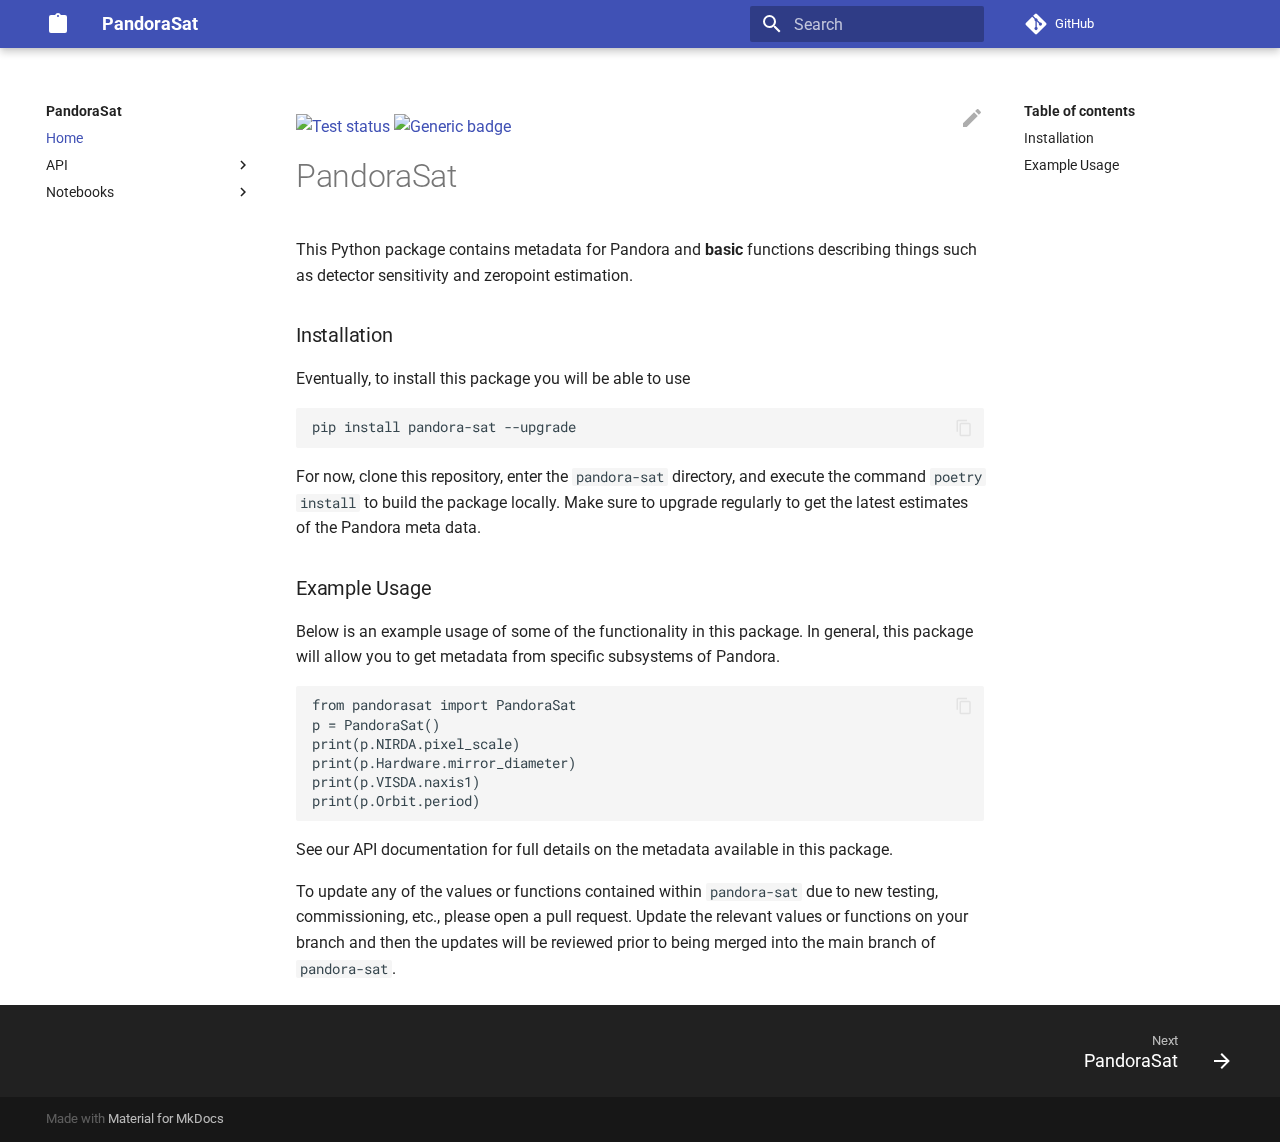
==== index.html @ bbf016b4 "Deployed 94cb3bd with MkDocs version: 1.5.3" ====
<!doctype html>
<html lang="en" class="no-js">
  <head>
    
      <meta charset="utf-8">
      <meta name="viewport" content="width=device-width,initial-scale=1">
      
      
      
      <link rel="icon" href="assets/images/favicon.png">
      <meta name="generator" content="mkdocs-1.5.3, mkdocs-material-8.5.10">
    
    
      
        <title>PandoraSat</title>
      
    
    
      <link rel="stylesheet" href="assets/stylesheets/main.975780f9.min.css">
      
        
        <link rel="stylesheet" href="assets/stylesheets/palette.2505c338.min.css">
        
      
      

    
    
    
      
        
        
        <link rel="preconnect" href="https://fonts.gstatic.com" crossorigin>
        <link rel="stylesheet" href="https://fonts.googleapis.com/css?family=Roboto:300,300i,400,400i,700,700i%7CRoboto+Mono:400,400i,700,700i&display=fallback">
        <style>:root{--md-text-font:"Roboto";--md-code-font:"Roboto Mono"}</style>
      
    
    
      <link rel="stylesheet" href="assets/_mkdocstrings.css">
    
    <script>__md_scope=new URL(".",location),__md_hash=e=>[...e].reduce((e,_)=>(e<<5)-e+_.charCodeAt(0),0),__md_get=(e,_=localStorage,t=__md_scope)=>JSON.parse(_.getItem(t.pathname+"."+e)),__md_set=(e,_,t=localStorage,a=__md_scope)=>{try{t.setItem(a.pathname+"."+e,JSON.stringify(_))}catch(e){}}</script>
    
      

    
    
    
  </head>
  
  
    
    
    
    
    
    <body dir="ltr" data-md-color-scheme="default" data-md-color-primary="None" data-md-color-accent="None">
  
    
    
    <input class="md-toggle" data-md-toggle="drawer" type="checkbox" id="__drawer" autocomplete="off">
    <input class="md-toggle" data-md-toggle="search" type="checkbox" id="__search" autocomplete="off">
    <label class="md-overlay" for="__drawer"></label>
    <div data-md-component="skip">
      
        
        <a href="#pandorasat" class="md-skip">
          Skip to content
        </a>
      
    </div>
    <div data-md-component="announce">
      
    </div>
    
    
      

<header class="md-header" data-md-component="header">
  <nav class="md-header__inner md-grid" aria-label="Header">
    <a href="." title="PandoraSat" class="md-header__button md-logo" aria-label="PandoraSat" data-md-component="logo">
      
  
  <svg xmlns="http://www.w3.org/2000/svg" viewBox="0 0 24 24"><path d="M19 3h-4.18C14.4 1.84 13.3 1 12 1c-1.3 0-2.4.84-2.82 2H5a2 2 0 0 0-2 2v14a2 2 0 0 0 2 2h14a2 2 0 0 0 2-2V5a2 2 0 0 0-2-2m-7 0a1 1 0 0 1 1 1 1 1 0 0 1-1 1 1 1 0 0 1-1-1 1 1 0 0 1 1-1"/></svg>

    </a>
    <label class="md-header__button md-icon" for="__drawer">
      <svg xmlns="http://www.w3.org/2000/svg" viewBox="0 0 24 24"><path d="M3 6h18v2H3V6m0 5h18v2H3v-2m0 5h18v2H3v-2Z"/></svg>
    </label>
    <div class="md-header__title" data-md-component="header-title">
      <div class="md-header__ellipsis">
        <div class="md-header__topic">
          <span class="md-ellipsis">
            PandoraSat
          </span>
        </div>
        <div class="md-header__topic" data-md-component="header-topic">
          <span class="md-ellipsis">
            
              Home
            
          </span>
        </div>
      </div>
    </div>
    
    
    
      <label class="md-header__button md-icon" for="__search">
        <svg xmlns="http://www.w3.org/2000/svg" viewBox="0 0 24 24"><path d="M9.5 3A6.5 6.5 0 0 1 16 9.5c0 1.61-.59 3.09-1.56 4.23l.27.27h.79l5 5-1.5 1.5-5-5v-.79l-.27-.27A6.516 6.516 0 0 1 9.5 16 6.5 6.5 0 0 1 3 9.5 6.5 6.5 0 0 1 9.5 3m0 2C7 5 5 7 5 9.5S7 14 9.5 14 14 12 14 9.5 12 5 9.5 5Z"/></svg>
      </label>
      <div class="md-search" data-md-component="search" role="dialog">
  <label class="md-search__overlay" for="__search"></label>
  <div class="md-search__inner" role="search">
    <form class="md-search__form" name="search">
      <input type="text" class="md-search__input" name="query" aria-label="Search" placeholder="Search" autocapitalize="off" autocorrect="off" autocomplete="off" spellcheck="false" data-md-component="search-query" required>
      <label class="md-search__icon md-icon" for="__search">
        <svg xmlns="http://www.w3.org/2000/svg" viewBox="0 0 24 24"><path d="M9.5 3A6.5 6.5 0 0 1 16 9.5c0 1.61-.59 3.09-1.56 4.23l.27.27h.79l5 5-1.5 1.5-5-5v-.79l-.27-.27A6.516 6.516 0 0 1 9.5 16 6.5 6.5 0 0 1 3 9.5 6.5 6.5 0 0 1 9.5 3m0 2C7 5 5 7 5 9.5S7 14 9.5 14 14 12 14 9.5 12 5 9.5 5Z"/></svg>
        <svg xmlns="http://www.w3.org/2000/svg" viewBox="0 0 24 24"><path d="M20 11v2H8l5.5 5.5-1.42 1.42L4.16 12l7.92-7.92L13.5 5.5 8 11h12Z"/></svg>
      </label>
      <nav class="md-search__options" aria-label="Search">
        
        <button type="reset" class="md-search__icon md-icon" title="Clear" aria-label="Clear" tabindex="-1">
          <svg xmlns="http://www.w3.org/2000/svg" viewBox="0 0 24 24"><path d="M19 6.41 17.59 5 12 10.59 6.41 5 5 6.41 10.59 12 5 17.59 6.41 19 12 13.41 17.59 19 19 17.59 13.41 12 19 6.41Z"/></svg>
        </button>
      </nav>
      
    </form>
    <div class="md-search__output">
      <div class="md-search__scrollwrap" data-md-scrollfix>
        <div class="md-search-result" data-md-component="search-result">
          <div class="md-search-result__meta">
            Initializing search
          </div>
          <ol class="md-search-result__list"></ol>
        </div>
      </div>
    </div>
  </div>
</div>
    
    
      <div class="md-header__source">
        <a href="https://github.com/pandoramission/pandora-sat" title="Go to repository" class="md-source" data-md-component="source">
  <div class="md-source__icon md-icon">
    
    <svg xmlns="http://www.w3.org/2000/svg" viewBox="0 0 448 512"><!--! Font Awesome Free 6.2.1 by @fontawesome - https://fontawesome.com License - https://fontawesome.com/license/free (Icons: CC BY 4.0, Fonts: SIL OFL 1.1, Code: MIT License) Copyright 2022 Fonticons, Inc.--><path d="M439.55 236.05 244 40.45a28.87 28.87 0 0 0-40.81 0l-40.66 40.63 51.52 51.52c27.06-9.14 52.68 16.77 43.39 43.68l49.66 49.66c34.23-11.8 61.18 31 35.47 56.69-26.49 26.49-70.21-2.87-56-37.34L240.22 199v121.85c25.3 12.54 22.26 41.85 9.08 55a34.34 34.34 0 0 1-48.55 0c-17.57-17.6-11.07-46.91 11.25-56v-123c-20.8-8.51-24.6-30.74-18.64-45L142.57 101 8.45 235.14a28.86 28.86 0 0 0 0 40.81l195.61 195.6a28.86 28.86 0 0 0 40.8 0l194.69-194.69a28.86 28.86 0 0 0 0-40.81z"/></svg>
  </div>
  <div class="md-source__repository">
    GitHub
  </div>
</a>
      </div>
    
  </nav>
  
</header>
    
    <div class="md-container" data-md-component="container">
      
      
        
          
        
      
      <main class="md-main" data-md-component="main">
        <div class="md-main__inner md-grid">
          
            
              
              <div class="md-sidebar md-sidebar--primary" data-md-component="sidebar" data-md-type="navigation" >
                <div class="md-sidebar__scrollwrap">
                  <div class="md-sidebar__inner">
                    


<nav class="md-nav md-nav--primary" aria-label="Navigation" data-md-level="0">
  <label class="md-nav__title" for="__drawer">
    <a href="." title="PandoraSat" class="md-nav__button md-logo" aria-label="PandoraSat" data-md-component="logo">
      
  
  <svg xmlns="http://www.w3.org/2000/svg" viewBox="0 0 24 24"><path d="M19 3h-4.18C14.4 1.84 13.3 1 12 1c-1.3 0-2.4.84-2.82 2H5a2 2 0 0 0-2 2v14a2 2 0 0 0 2 2h14a2 2 0 0 0 2-2V5a2 2 0 0 0-2-2m-7 0a1 1 0 0 1 1 1 1 1 0 0 1-1 1 1 1 0 0 1-1-1 1 1 0 0 1 1-1"/></svg>

    </a>
    PandoraSat
  </label>
  
    <div class="md-nav__source">
      <a href="https://github.com/pandoramission/pandora-sat" title="Go to repository" class="md-source" data-md-component="source">
  <div class="md-source__icon md-icon">
    
    <svg xmlns="http://www.w3.org/2000/svg" viewBox="0 0 448 512"><!--! Font Awesome Free 6.2.1 by @fontawesome - https://fontawesome.com License - https://fontawesome.com/license/free (Icons: CC BY 4.0, Fonts: SIL OFL 1.1, Code: MIT License) Copyright 2022 Fonticons, Inc.--><path d="M439.55 236.05 244 40.45a28.87 28.87 0 0 0-40.81 0l-40.66 40.63 51.52 51.52c27.06-9.14 52.68 16.77 43.39 43.68l49.66 49.66c34.23-11.8 61.18 31 35.47 56.69-26.49 26.49-70.21-2.87-56-37.34L240.22 199v121.85c25.3 12.54 22.26 41.85 9.08 55a34.34 34.34 0 0 1-48.55 0c-17.57-17.6-11.07-46.91 11.25-56v-123c-20.8-8.51-24.6-30.74-18.64-45L142.57 101 8.45 235.14a28.86 28.86 0 0 0 0 40.81l195.61 195.6a28.86 28.86 0 0 0 40.8 0l194.69-194.69a28.86 28.86 0 0 0 0-40.81z"/></svg>
  </div>
  <div class="md-source__repository">
    GitHub
  </div>
</a>
    </div>
  
  <ul class="md-nav__list" data-md-scrollfix>
    
      
      
      

  
  
    
  
  
    <li class="md-nav__item md-nav__item--active">
      
      <input class="md-nav__toggle md-toggle" data-md-toggle="toc" type="checkbox" id="__toc">
      
      
        
      
      
        <label class="md-nav__link md-nav__link--active" for="__toc">
          Home
          <span class="md-nav__icon md-icon"></span>
        </label>
      
      <a href="." class="md-nav__link md-nav__link--active">
        Home
      </a>
      
        

<nav class="md-nav md-nav--secondary" aria-label="Table of contents">
  
  
  
    
  
  
    <label class="md-nav__title" for="__toc">
      <span class="md-nav__icon md-icon"></span>
      Table of contents
    </label>
    <ul class="md-nav__list" data-md-component="toc" data-md-scrollfix>
      
        <li class="md-nav__item">
  <a href="#installation" class="md-nav__link">
    Installation
  </a>
  
</li>
      
        <li class="md-nav__item">
  <a href="#example-usage" class="md-nav__link">
    Example Usage
  </a>
  
</li>
      
    </ul>
  
</nav>
      
    </li>
  

    
      
      
      

  
  
  
    
    <li class="md-nav__item md-nav__item--nested">
      
      
        <input class="md-nav__toggle md-toggle" data-md-toggle="__nav_2" type="checkbox" id="__nav_2" >
      
      
      
      
        <label class="md-nav__link" for="__nav_2">
          API
          <span class="md-nav__icon md-icon"></span>
        </label>
      
      <nav class="md-nav" aria-label="API" data-md-level="1">
        <label class="md-nav__title" for="__nav_2">
          <span class="md-nav__icon md-icon"></span>
          API
        </label>
        <ul class="md-nav__list" data-md-scrollfix>
          
            
              
  
  
  
    <li class="md-nav__item">
      <a href="pandorasat/" class="md-nav__link">
        PandoraSat
      </a>
    </li>
  

            
          
            
              
  
  
  
    <li class="md-nav__item">
      <a href="irdetector/" class="md-nav__link">
        NIRDA
      </a>
    </li>
  

            
          
            
              
  
  
  
    <li class="md-nav__item">
      <a href="visibledetector/" class="md-nav__link">
        VISDA
      </a>
    </li>
  

            
          
            
              
  
  
  
    <li class="md-nav__item">
      <a href="hardware/" class="md-nav__link">
        Hardware
      </a>
    </li>
  

            
          
            
              
  
  
  
    <li class="md-nav__item">
      <a href="orbit/" class="md-nav__link">
        Orbit
      </a>
    </li>
  

            
          
        </ul>
      </nav>
    </li>
  

    
      
      
      

  
  
  
    
    <li class="md-nav__item md-nav__item--nested">
      
      
        <input class="md-nav__toggle md-toggle" data-md-toggle="__nav_3" type="checkbox" id="__nav_3" >
      
      
      
      
        <label class="md-nav__link" for="__nav_3">
          Notebooks
          <span class="md-nav__icon md-icon"></span>
        </label>
      
      <nav class="md-nav" aria-label="Notebooks" data-md-level="1">
        <label class="md-nav__title" for="__nav_3">
          <span class="md-nav__icon md-icon"></span>
          Notebooks
        </label>
        <ul class="md-nav__list" data-md-scrollfix>
          
            
              
  
  
  
    <li class="md-nav__item">
      <a href="intro-to-pandorasat/" class="md-nav__link">
        Introduction to pandora-sat
      </a>
    </li>
  

            
          
        </ul>
      </nav>
    </li>
  

    
  </ul>
</nav>
                  </div>
                </div>
              </div>
            
            
              
              <div class="md-sidebar md-sidebar--secondary" data-md-component="sidebar" data-md-type="toc" >
                <div class="md-sidebar__scrollwrap">
                  <div class="md-sidebar__inner">
                    

<nav class="md-nav md-nav--secondary" aria-label="Table of contents">
  
  
  
    
  
  
    <label class="md-nav__title" for="__toc">
      <span class="md-nav__icon md-icon"></span>
      Table of contents
    </label>
    <ul class="md-nav__list" data-md-component="toc" data-md-scrollfix>
      
        <li class="md-nav__item">
  <a href="#installation" class="md-nav__link">
    Installation
  </a>
  
</li>
      
        <li class="md-nav__item">
  <a href="#example-usage" class="md-nav__link">
    Example Usage
  </a>
  
</li>
      
    </ul>
  
</nav>
                  </div>
                </div>
              </div>
            
          
          
            <div class="md-content" data-md-component="content">
              <article class="md-content__inner md-typeset">
                
                  

  <a href="https://github.com/pandoramission/pandora-sat/edit/master/docs/README.md" title="Edit this page" class="md-content__button md-icon">
    
    <svg xmlns="http://www.w3.org/2000/svg" viewBox="0 0 24 24"><path d="M20.71 7.04c.39-.39.39-1.04 0-1.41l-2.34-2.34c-.37-.39-1.02-.39-1.41 0l-1.84 1.83 3.75 3.75M3 17.25V21h3.75L17.81 9.93l-3.75-3.75L3 17.25Z"/></svg>
  </a>


<p><a href="https://github.com/pandoramission/pandora-sat/actions/workflows/tests.yml"><img src="https://github.com/pandoramission/pandora-sat/workflows/pytest/badge.svg" alt="Test status"/></a> <a href="https://pandoramission.github.io/pandora-sat/"><img alt="Generic badge" src="https://img.shields.io/badge/documentation-live-blue.svg" /></a></p>
<h1 id="pandorasat">PandoraSat</h1>
<p>This Python package contains metadata for Pandora and <strong>basic</strong> functions describing things such as detector sensitivity and zeropoint estimation.</p>
<h3 id="installation">Installation</h3>
<p>Eventually, to install this package you will be able to use</p>
<pre><code>pip install pandora-sat --upgrade
</code></pre>
<p>For now, clone this repository, enter the <code>pandora-sat</code> directory, and execute the command <code>poetry install</code> to build the package locally. Make sure to upgrade regularly to get the latest estimates of the Pandora meta data.</p>
<h3 id="example-usage">Example Usage</h3>
<p>Below is an example usage of some of the functionality in this package. In general, this package will allow you to get metadata from specific subsystems of Pandora.</p>
<pre><code class="language-python">from pandorasat import PandoraSat
p = PandoraSat()
print(p.NIRDA.pixel_scale)
print(p.Hardware.mirror_diameter)
print(p.VISDA.naxis1)
print(p.Orbit.period)
</code></pre>
<p>See our API documentation for full details on the metadata available in this package.</p>
<p>To update any of the values or functions contained within <code>pandora-sat</code> due to new testing, commissioning, etc., please open a pull request. Update the relevant values or functions on your branch and then the updates will be reviewed prior to being merged into the main branch of <code>pandora-sat</code>.</p>





                
              </article>
            </div>
          
          
        </div>
        
      </main>
      
        <footer class="md-footer">
  
    
    <nav class="md-footer__inner md-grid" aria-label="Footer" >
      
      
        
        <a href="pandorasat/" class="md-footer__link md-footer__link--next" aria-label="Next: PandoraSat" rel="next">
          <div class="md-footer__title">
            <div class="md-ellipsis">
              <span class="md-footer__direction">
                Next
              </span>
              PandoraSat
            </div>
          </div>
          <div class="md-footer__button md-icon">
            <svg xmlns="http://www.w3.org/2000/svg" viewBox="0 0 24 24"><path d="M4 11v2h12l-5.5 5.5 1.42 1.42L19.84 12l-7.92-7.92L10.5 5.5 16 11H4Z"/></svg>
          </div>
        </a>
      
    </nav>
  
  <div class="md-footer-meta md-typeset">
    <div class="md-footer-meta__inner md-grid">
      <div class="md-copyright">
  
  
    Made with
    <a href="https://squidfunk.github.io/mkdocs-material/" target="_blank" rel="noopener">
      Material for MkDocs
    </a>
  
</div>
      
    </div>
  </div>
</footer>
      
    </div>
    <div class="md-dialog" data-md-component="dialog">
      <div class="md-dialog__inner md-typeset"></div>
    </div>
    
    <script id="__config" type="application/json">{"base": ".", "features": [], "search": "assets/javascripts/workers/search.16e2a7d4.min.js", "translations": {"clipboard.copied": "Copied to clipboard", "clipboard.copy": "Copy to clipboard", "search.config.lang": "en", "search.config.pipeline": "trimmer, stopWordFilter", "search.config.separator": "[\\s\\-]+", "search.placeholder": "Search", "search.result.more.one": "1 more on this page", "search.result.more.other": "# more on this page", "search.result.none": "No matching documents", "search.result.one": "1 matching document", "search.result.other": "# matching documents", "search.result.placeholder": "Type to start searching", "search.result.term.missing": "Missing", "select.version.title": "Select version"}}</script>
    
    
      <script src="assets/javascripts/bundle.5a2dcb6a.min.js"></script>
      
    
    
  </body>
</html>
---- assets/stylesheets/main.975780f9.min.css ----
@charset "UTF-8";html{-webkit-text-size-adjust:none;-moz-text-size-adjust:none;text-size-adjust:none;box-sizing:border-box}*,:after,:before{box-sizing:inherit}@media (prefers-reduced-motion){*,:after,:before{transition:none!important}}body{margin:0}a,button,input,label{-webkit-tap-highlight-color:transparent}a{color:inherit;text-decoration:none}hr{border:0;box-sizing:initial;display:block;height:.05rem;overflow:visible;padding:0}small{font-size:80%}sub,sup{line-height:1em}img{border-style:none}table{border-collapse:initial;border-spacing:0}td,th{font-weight:400;vertical-align:top}button{background:#0000;border:0;font-family:inherit;font-size:inherit;margin:0;padding:0}input{border:0;outline:none}:root{--md-primary-fg-color:#4051b5;--md-primary-fg-color--light:#5d6cc0;--md-primary-fg-color--dark:#303fa1;--md-primary-bg-color:#fff;--md-primary-bg-color--light:#ffffffb3;--md-accent-fg-color:#526cfe;--md-accent-fg-color--transparent:#526cfe1a;--md-accent-bg-color:#fff;--md-accent-bg-color--light:#ffffffb3}:root,[data-md-color-scheme=default]{--md-default-fg-color:#000000de;--md-default-fg-color--light:#0000008a;--md-default-fg-color--lighter:#00000052;--md-default-fg-color--lightest:#00000012;--md-default-bg-color:#fff;--md-default-bg-color--light:#ffffffb3;--md-default-bg-color--lighter:#ffffff4d;--md-default-bg-color--lightest:#ffffff1f;--md-code-fg-color:#36464e;--md-code-bg-color:#f5f5f5;--md-code-hl-color:#ffff0080;--md-code-hl-number-color:#d52a2a;--md-code-hl-special-color:#db1457;--md-code-hl-function-color:#a846b9;--md-code-hl-constant-color:#6e59d9;--md-code-hl-keyword-color:#3f6ec6;--md-code-hl-string-color:#1c7d4d;--md-code-hl-name-color:var(--md-code-fg-color);--md-code-hl-operator-color:var(--md-default-fg-color--light);--md-code-hl-punctuation-color:var(--md-default-fg-color--light);--md-code-hl-comment-color:var(--md-default-fg-color--light);--md-code-hl-generic-color:var(--md-default-fg-color--light);--md-code-hl-variable-color:var(--md-default-fg-color--light);--md-typeset-color:var(--md-default-fg-color);--md-typeset-a-color:var(--md-primary-fg-color);--md-typeset-mark-color:#ffff0080;--md-typeset-del-color:#f5503d26;--md-typeset-ins-color:#0bd57026;--md-typeset-kbd-color:#fafafa;--md-typeset-kbd-accent-color:#fff;--md-typeset-kbd-border-color:#b8b8b8;--md-typeset-table-color:#0000001f;--md-admonition-fg-color:var(--md-default-fg-color);--md-admonition-bg-color:var(--md-default-bg-color);--md-footer-fg-color:#fff;--md-footer-fg-color--light:#ffffffb3;--md-footer-fg-color--lighter:#ffffff4d;--md-footer-bg-color:#000000de;--md-footer-bg-color--dark:#00000052;--md-shadow-z1:0 0.2rem 0.5rem #0000000d,0 0 0.05rem #0000001a;--md-shadow-z2:0 0.2rem 0.5rem #0000001a,0 0 0.05rem #00000040;--md-shadow-z3:0 0.2rem 0.5rem #0003,0 0 0.05rem #00000059}.md-icon svg{fill:currentcolor;display:block;height:1.2rem;width:1.2rem}body{-webkit-font-smoothing:antialiased;-moz-osx-font-smoothing:grayscale;--md-text-font-family:var(--md-text-font,_),-apple-system,BlinkMacSystemFont,Helvetica,Arial,sans-serif;--md-code-font-family:var(--md-code-font,_),SFMono-Regular,Consolas,Menlo,monospace}body,input{font-feature-settings:"kern","liga";font-family:var(--md-text-font-family)}body,code,input,kbd,pre{color:var(--md-typeset-color)}code,kbd,pre{font-feature-settings:"kern";font-family:var(--md-code-font-family)}:root{--md-typeset-table-sort-icon:url('data:image/svg+xml;charset=utf-8,<svg xmlns="http://www.w3.org/2000/svg" viewBox="0 0 24 24"><path d="m18 21-4-4h3V7h-3l4-4 4 4h-3v10h3M2 19v-2h10v2M2 13v-2h7v2M2 7V5h4v2H2Z"/></svg>');--md-typeset-table-sort-icon--asc:url('data:image/svg+xml;charset=utf-8,<svg xmlns="http://www.w3.org/2000/svg" viewBox="0 0 24 24"><path d="M19 17h3l-4 4-4-4h3V3h2M2 17h10v2H2M6 5v2H2V5m0 6h7v2H2v-2Z"/></svg>');--md-typeset-table-sort-icon--desc:url('data:image/svg+xml;charset=utf-8,<svg xmlns="http://www.w3.org/2000/svg" viewBox="0 0 24 24"><path d="M19 7h3l-4-4-4 4h3v14h2M2 17h10v2H2M6 5v2H2V5m0 6h7v2H2v-2Z"/></svg>')}.md-typeset{-webkit-print-color-adjust:exact;color-adjust:exact;font-size:.8rem;line-height:1.6}@media print{.md-typeset{font-size:.68rem}}.md-typeset blockquote,.md-typeset dl,.md-typeset figure,.md-typeset ol,.md-typeset pre,.md-typeset ul{margin-bottom:1em;margin-top:1em}.md-typeset h1{color:var(--md-default-fg-color--light);font-size:2em;line-height:1.3;margin:0 0 1.25em}.md-typeset h1,.md-typeset h2{font-weight:300;letter-spacing:-.01em}.md-typeset h2{font-size:1.5625em;line-height:1.4;margin:1.6em 0 .64em}.md-typeset h3{font-size:1.25em;font-weight:400;letter-spacing:-.01em;line-height:1.5;margin:1.6em 0 .8em}.md-typeset h2+h3{margin-top:.8em}.md-typeset h4{font-weight:700;letter-spacing:-.01em;margin:1em 0}.md-typeset h5,.md-typeset h6{color:var(--md-default-fg-color--light);font-size:.8em;font-weight:700;letter-spacing:-.01em;margin:1.25em 0}.md-typeset h5{text-transform:uppercase}.md-typeset hr{border-bottom:.05rem solid var(--md-default-fg-color--lightest);display:flow-root;margin:1.5em 0}.md-typeset a{color:var(--md-typeset-a-color);word-break:break-word}.md-typeset a,.md-typeset a:before{transition:color 125ms}.md-typeset a:focus,.md-typeset a:hover{color:var(--md-accent-fg-color)}.md-typeset a:focus code,.md-typeset a:hover code{background-color:var(--md-accent-fg-color--transparent)}.md-typeset a code{color:currentcolor;transition:background-color 125ms}.md-typeset a.focus-visible{outline-color:var(--md-accent-fg-color);outline-offset:.2rem}.md-typeset code,.md-typeset kbd,.md-typeset pre{color:var(--md-code-fg-color);direction:ltr;font-variant-ligatures:none}@media print{.md-typeset code,.md-typeset kbd,.md-typeset pre{white-space:pre-wrap}}.md-typeset code{background-color:var(--md-code-bg-color);border-radius:.1rem;-webkit-box-decoration-break:clone;box-decoration-break:clone;font-size:.85em;padding:0 .2941176471em;word-break:break-word}.md-typeset code:not(.focus-visible){-webkit-tap-highlight-color:transparent;outline:none}.md-typeset pre{display:flow-root;line-height:1.4;position:relative}.md-typeset pre>code{-webkit-box-decoration-break:slice;box-decoration-break:slice;box-shadow:none;display:block;margin:0;outline-color:var(--md-accent-fg-color);overflow:auto;padding:.7720588235em 1.1764705882em;scrollbar-color:var(--md-default-fg-color--lighter) #0000;scrollbar-width:thin;touch-action:auto;word-break:normal}.md-typeset pre>code:hover{scrollbar-color:var(--md-accent-fg-color) #0000}.md-typeset pre>code::-webkit-scrollbar{height:.2rem;width:.2rem}.md-typeset pre>code::-webkit-scrollbar-thumb{background-color:var(--md-default-fg-color--lighter)}.md-typeset pre>code::-webkit-scrollbar-thumb:hover{background-color:var(--md-accent-fg-color)}.md-typeset kbd{background-color:var(--md-typeset-kbd-color);border-radius:.1rem;box-shadow:0 .1rem 0 .05rem var(--md-typeset-kbd-border-color),0 .1rem 0 var(--md-typeset-kbd-border-color),0 -.1rem .2rem var(--md-typeset-kbd-accent-color) inset;color:var(--md-default-fg-color);display:inline-block;font-size:.75em;padding:0 .6666666667em;vertical-align:text-top;word-break:break-word}.md-typeset mark{background-color:var(--md-typeset-mark-color);-webkit-box-decoration-break:clone;box-decoration-break:clone;color:inherit;word-break:break-word}.md-typeset abbr{border-bottom:.05rem dotted var(--md-default-fg-color--light);cursor:help;text-decoration:none}@media (hover:none){.md-typeset abbr{position:relative}.md-typeset abbr[title]:-webkit-any(:focus,:hover):after{background-color:var(--md-default-fg-color);border-radius:.1rem;box-shadow:var(--md-shadow-z3);color:var(--md-default-bg-color);content:attr(title);display:inline-block;font-size:.7rem;margin-top:2em;max-width:80%;min-width:-webkit-max-content;min-width:max-content;padding:.2rem .3rem;position:absolute;width:auto}.md-typeset abbr[title]:-moz-any(:focus,:hover):after{background-color:var(--md-default-fg-color);border-radius:.1rem;box-shadow:var(--md-shadow-z3);color:var(--md-default-bg-color);content:attr(title);display:inline-block;font-size:.7rem;margin-top:2em;max-width:80%;min-width:-moz-max-content;min-width:max-content;padding:.2rem .3rem;position:absolute;width:auto}[dir=ltr] .md-typeset abbr[title]:-webkit-any(:focus,:hover):after{left:0}[dir=ltr] .md-typeset abbr[title]:-moz-any(:focus,:hover):after{left:0}[dir=ltr] .md-typeset abbr[title]:is(:focus,:hover):after{left:0}[dir=rtl] .md-typeset abbr[title]:-webkit-any(:focus,:hover):after{right:0}[dir=rtl] .md-typeset abbr[title]:-moz-any(:focus,:hover):after{right:0}[dir=rtl] .md-typeset abbr[title]:is(:focus,:hover):after{right:0}.md-typeset abbr[title]:is(:focus,:hover):after{background-color:var(--md-default-fg-color);border-radius:.1rem;box-shadow:var(--md-shadow-z3);color:var(--md-default-bg-color);content:attr(title);display:inline-block;font-size:.7rem;margin-top:2em;max-width:80%;min-width:-webkit-max-content;min-width:-moz-max-content;min-width:max-content;padding:.2rem .3rem;position:absolute;width:auto}}.md-typeset small{opacity:.75}[dir=ltr] .md-typeset sub,[dir=ltr] .md-typeset sup{margin-left:.078125em}[dir=rtl] .md-typeset sub,[dir=rtl] .md-typeset sup{margin-right:.078125em}[dir=ltr] .md-typeset blockquote{padding-left:.6rem}[dir=rtl] .md-typeset blockquote{padding-right:.6rem}[dir=ltr] .md-typeset blockquote{border-left:.2rem solid var(--md-default-fg-color--lighter)}[dir=rtl] .md-typeset blockquote{border-right:.2rem solid var(--md-default-fg-color--lighter)}.md-typeset blockquote{color:var(--md-default-fg-color--light);margin-left:0;margin-right:0}.md-typeset ul{list-style-type:disc}[dir=ltr] .md-typeset ol,[dir=ltr] .md-typeset ul{margin-left:.625em}[dir=rtl] .md-typeset ol,[dir=rtl] .md-typeset ul{margin-right:.625em}.md-typeset ol,.md-typeset ul{padding:0}.md-typeset ol:not([hidden]),.md-typeset ul:not([hidden]){display:flow-root}.md-typeset ol ol,.md-typeset ul ol{list-style-type:lower-alpha}.md-typeset ol ol ol,.md-typeset ul ol ol{list-style-type:lower-roman}[dir=ltr] .md-typeset ol li,[dir=ltr] .md-typeset ul li{margin-left:1.25em}[dir=rtl] .md-typeset ol li,[dir=rtl] .md-typeset ul li{margin-right:1.25em}.md-typeset ol li,.md-typeset ul li{margin-bottom:.5em}.md-typeset ol li blockquote,.md-typeset ol li p,.md-typeset ul li blockquote,.md-typeset ul li p{margin:.5em 0}.md-typeset ol li:last-child,.md-typeset ul li:last-child{margin-bottom:0}.md-typeset ol li :-webkit-any(ul,ol),.md-typeset ul li :-webkit-any(ul,ol){margin-bottom:.5em;margin-top:.5em}.md-typeset ol li :-moz-any(ul,ol),.md-typeset ul li :-moz-any(ul,ol){margin-bottom:.5em;margin-top:.5em}[dir=ltr] .md-typeset ol li :-webkit-any(ul,ol),[dir=ltr] .md-typeset ul li :-webkit-any(ul,ol){margin-left:.625em}[dir=ltr] .md-typeset ol li :-moz-any(ul,ol),[dir=ltr] .md-typeset ul li :-moz-any(ul,ol){margin-left:.625em}[dir=ltr] .md-typeset ol li :is(ul,ol),[dir=ltr] .md-typeset ul li :is(ul,ol){margin-left:.625em}[dir=rtl] .md-typeset ol li :-webkit-any(ul,ol),[dir=rtl] .md-typeset ul li :-webkit-any(ul,ol){margin-right:.625em}[dir=rtl] .md-typeset ol li :-moz-any(ul,ol),[dir=rtl] .md-typeset ul li :-moz-any(ul,ol){margin-right:.625em}[dir=rtl] .md-typeset ol li :is(ul,ol),[dir=rtl] .md-typeset ul li :is(ul,ol){margin-right:.625em}.md-typeset ol li :is(ul,ol),.md-typeset ul li :is(ul,ol){margin-bottom:.5em;margin-top:.5em}[dir=ltr] .md-typeset dd{margin-left:1.875em}[dir=rtl] .md-typeset dd{margin-right:1.875em}.md-typeset dd{margin-bottom:1.5em;margin-top:1em}.md-typeset img,.md-typeset svg,.md-typeset video{height:auto;max-width:100%}.md-typeset img[align=left]{margin:1em 1em 1em 0}.md-typeset img[align=right]{margin:1em 0 1em 1em}.md-typeset img[align]:only-child{margin-top:0}.md-typeset img[src$="#gh-dark-mode-only"],.md-typeset img[src$="#only-dark"]{display:none}.md-typeset figure{display:flow-root;margin:1em auto;max-width:100%;text-align:center;width:-webkit-fit-content;width:-moz-fit-content;width:fit-content}.md-typeset figure img{display:block}.md-typeset figcaption{font-style:italic;margin:1em auto;max-width:24rem}.md-typeset iframe{max-width:100%}.md-typeset table:not([class]){background-color:var(--md-default-bg-color);border:.05rem solid var(--md-typeset-table-color);border-radius:.1rem;display:inline-block;font-size:.64rem;max-width:100%;overflow:auto;touch-action:auto}@media print{.md-typeset table:not([class]){display:table}}.md-typeset table:not([class])+*{margin-top:1.5em}.md-typeset table:not([class]) :-webkit-any(th,td)>:first-child{margin-top:0}.md-typeset table:not([class]) :-moz-any(th,td)>:first-child{margin-top:0}.md-typeset table:not([class]) :is(th,td)>:first-child{margin-top:0}.md-typeset table:not([class]) :-webkit-any(th,td)>:last-child{margin-bottom:0}.md-typeset table:not([class]) :-moz-any(th,td)>:last-child{margin-bottom:0}.md-typeset table:not([class]) :is(th,td)>:last-child{margin-bottom:0}.md-typeset table:not([class]) :-webkit-any(th,td):not([align]){text-align:left}.md-typeset table:not([class]) :-moz-any(th,td):not([align]){text-align:left}.md-typeset table:not([class]) :is(th,td):not([align]){text-align:left}[dir=rtl] .md-typeset table:not([class]) :-webkit-any(th,td):not([align]){text-align:right}[dir=rtl] .md-typeset table:not([class]) :-moz-any(th,td):not([align]){text-align:right}[dir=rtl] .md-typeset table:not([class]) :is(th,td):not([align]){text-align:right}.md-typeset table:not([class]) th{font-weight:700;min-width:5rem;padding:.9375em 1.25em;vertical-align:top}.md-typeset table:not([class]) td{border-top:.05rem solid var(--md-typeset-table-color);padding:.9375em 1.25em;vertical-align:top}.md-typeset table:not([class]) tbody tr{transition:background-color 125ms}.md-typeset table:not([class]) tbody tr:hover{background-color:rgba(0,0,0,.035);box-shadow:0 .05rem 0 var(--md-default-bg-color) inset}.md-typeset table:not([class]) a{word-break:normal}.md-typeset table th[role=columnheader]{cursor:pointer}[dir=ltr] .md-typeset table th[role=columnheader]:after{margin-left:.5em}[dir=rtl] .md-typeset table th[role=columnheader]:after{margin-right:.5em}.md-typeset table th[role=columnheader]:after{content:"";display:inline-block;height:1.2em;-webkit-mask-image:var(--md-typeset-table-sort-icon);mask-image:var(--md-typeset-table-sort-icon);-webkit-mask-repeat:no-repeat;mask-repeat:no-repeat;-webkit-mask-size:contain;mask-size:contain;transition:background-color 125ms;vertical-align:text-bottom;width:1.2em}.md-typeset table th[role=columnheader]:hover:after{background-color:var(--md-default-fg-color--lighter)}.md-typeset table th[role=columnheader][aria-sort=ascending]:after{background-color:var(--md-default-fg-color--light);-webkit-mask-image:var(--md-typeset-table-sort-icon--asc);mask-image:var(--md-typeset-table-sort-icon--asc)}.md-typeset table th[role=columnheader][aria-sort=descending]:after{background-color:var(--md-default-fg-color--light);-webkit-mask-image:var(--md-typeset-table-sort-icon--desc);mask-image:var(--md-typeset-table-sort-icon--desc)}.md-typeset__scrollwrap{margin:1em -.8rem;overflow-x:auto;touch-action:auto}.md-typeset__table{display:inline-block;margin-bottom:.5em;padding:0 .8rem}@media print{.md-typeset__table{display:block}}html .md-typeset__table table{display:table;margin:0;overflow:hidden;width:100%}@media screen and (max-width:44.9375em){.md-content__inner>pre{margin:1em -.8rem}.md-content__inner>pre code{border-radius:0}}.md-banner{background-color:var(--md-footer-bg-color);color:var(--md-footer-fg-color);overflow:auto}@media print{.md-banner{display:none}}.md-banner--warning{background:var(--md-typeset-mark-color);color:var(--md-default-fg-color)}.md-banner__inner{font-size:.7rem;margin:.6rem auto;padding:0 .8rem}[dir=ltr] .md-banner__button{float:right}[dir=rtl] .md-banner__button{float:left}.md-banner__button{color:inherit;cursor:pointer;transition:opacity .25s}.md-banner__button:hover{opacity:.7}html{font-size:125%;height:100%;overflow-x:hidden}@media screen and (min-width:100em){html{font-size:137.5%}}@media screen and (min-width:125em){html{font-size:150%}}body{background-color:var(--md-default-bg-color);display:flex;flex-direction:column;font-size:.5rem;min-height:100%;position:relative;width:100%}@media print{body{display:block}}@media screen and (max-width:59.9375em){body[data-md-scrolllock]{position:fixed}}.md-grid{margin-left:auto;margin-right:auto;max-width:61rem}.md-container{display:flex;flex-direction:column;flex-grow:1}@media print{.md-container{display:block}}.md-main{flex-grow:1}.md-main__inner{display:flex;height:100%;margin-top:1.5rem}.md-ellipsis{overflow:hidden;text-overflow:ellipsis;white-space:nowrap}.md-toggle{display:none}.md-option{height:0;opacity:0;position:absolute;width:0}.md-option:checked+label:not([hidden]){display:block}.md-option.focus-visible+label{outline-color:var(--md-accent-fg-color);outline-style:auto}.md-skip{background-color:var(--md-default-fg-color);border-radius:.1rem;color:var(--md-default-bg-color);font-size:.64rem;margin:.5rem;opacity:0;outline-color:var(--md-accent-fg-color);padding:.3rem .5rem;position:fixed;transform:translateY(.4rem);z-index:-1}.md-skip:focus{opacity:1;transform:translateY(0);transition:transform .25s cubic-bezier(.4,0,.2,1),opacity 175ms 75ms;z-index:10}@page{margin:25mm}:root{--md-clipboard-icon:url('data:image/svg+xml;charset=utf-8,<svg xmlns="http://www.w3.org/2000/svg" viewBox="0 0 24 24"><path d="M19 21H8V7h11m0-2H8a2 2 0 0 0-2 2v14a2 2 0 0 0 2 2h11a2 2 0 0 0 2-2V7a2 2 0 0 0-2-2m-3-4H4a2 2 0 0 0-2 2v14h2V3h12V1Z"/></svg>')}.md-clipboard{border-radius:.1rem;color:var(--md-default-fg-color--lightest);cursor:pointer;height:1.5em;outline-color:var(--md-accent-fg-color);outline-offset:.1rem;position:absolute;right:.5em;top:.5em;transition:color .25s;width:1.5em;z-index:1}@media print{.md-clipboard{display:none}}.md-clipboard:not(.focus-visible){-webkit-tap-highlight-color:transparent;outline:none}:hover>.md-clipboard{color:var(--md-default-fg-color--light)}.md-clipboard:-webkit-any(:focus,:hover){color:var(--md-accent-fg-color)}.md-clipboard:-moz-any(:focus,:hover){color:var(--md-accent-fg-color)}.md-clipboard:is(:focus,:hover){color:var(--md-accent-fg-color)}.md-clipboard:after{background-color:currentcolor;content:"";display:block;height:1.125em;margin:0 auto;-webkit-mask-image:var(--md-clipboard-icon);mask-image:var(--md-clipboard-icon);-webkit-mask-position:center;mask-position:center;-webkit-mask-repeat:no-repeat;mask-repeat:no-repeat;-webkit-mask-size:contain;mask-size:contain;width:1.125em}.md-clipboard--inline{cursor:pointer}.md-clipboard--inline code{transition:color .25s,background-color .25s}.md-clipboard--inline:-webkit-any(:focus,:hover) code{background-color:var(--md-accent-fg-color--transparent);color:var(--md-accent-fg-color)}.md-clipboard--inline:-moz-any(:focus,:hover) code{background-color:var(--md-accent-fg-color--transparent);color:var(--md-accent-fg-color)}.md-clipboard--inline:is(:focus,:hover) code{background-color:var(--md-accent-fg-color--transparent);color:var(--md-accent-fg-color)}@keyframes consent{0%{opacity:0;transform:translateY(100%)}to{opacity:1;transform:translateY(0)}}@keyframes overlay{0%{opacity:0}to{opacity:1}}.md-consent__overlay{animation:overlay .25s both;-webkit-backdrop-filter:blur(.1rem);backdrop-filter:blur(.1rem);background-color:#0000008a;height:100%;opacity:1;position:fixed;top:0;width:100%;z-index:5}.md-consent__inner{animation:consent .5s cubic-bezier(.1,.7,.1,1) both;background-color:var(--md-default-bg-color);border:0;border-radius:.1rem;bottom:0;box-shadow:0 0 .2rem #0000001a,0 .2rem .4rem #0003;max-height:100%;overflow:auto;padding:0;position:fixed;width:100%;z-index:5}.md-consent__form{padding:.8rem}.md-consent__settings{display:none;margin:1em 0}input:checked+.md-consent__settings{display:block}.md-consent__controls{margin-bottom:.8rem}.md-typeset .md-consent__controls .md-button{display:inline}@media screen and (max-width:44.9375em){.md-typeset .md-consent__controls .md-button{display:block;margin-top:.4rem;text-align:center;width:100%}}.md-consent label{cursor:pointer}.md-content{flex-grow:1;min-width:0}.md-content__inner{margin:0 .8rem 1.2rem;padding-top:.6rem}@media screen and (min-width:76.25em){[dir=ltr] .md-sidebar--primary:not([hidden])~.md-content>.md-content__inner{margin-left:1.2rem}[dir=ltr] .md-sidebar--secondary:not([hidden])~.md-content>.md-content__inner,[dir=rtl] .md-sidebar--primary:not([hidden])~.md-content>.md-content__inner{margin-right:1.2rem}[dir=rtl] .md-sidebar--secondary:not([hidden])~.md-content>.md-content__inner{margin-left:1.2rem}}.md-content__inner:before{content:"";display:block;height:.4rem}.md-content__inner>:last-child{margin-bottom:0}[dir=ltr] .md-content__button{float:right}[dir=rtl] .md-content__button{float:left}[dir=ltr] .md-content__button{margin-left:.4rem}[dir=rtl] .md-content__button{margin-right:.4rem}.md-content__button{margin:.4rem 0;padding:0}@media print{.md-content__button{display:none}}.md-typeset .md-content__button{color:var(--md-default-fg-color--lighter)}.md-content__button svg{display:inline;vertical-align:top}[dir=rtl] .md-content__button svg{transform:scaleX(-1)}[dir=ltr] .md-dialog{right:.8rem}[dir=rtl] .md-dialog{left:.8rem}.md-dialog{background-color:var(--md-default-fg-color);border-radius:.1rem;bottom:.8rem;box-shadow:var(--md-shadow-z3);min-width:11.1rem;opacity:0;padding:.4rem .6rem;pointer-events:none;position:fixed;transform:translateY(100%);transition:transform 0ms .4s,opacity .4s;z-index:4}@media print{.md-dialog{display:none}}.md-dialog--active{opacity:1;pointer-events:auto;transform:translateY(0);transition:transform .4s cubic-bezier(.075,.85,.175,1),opacity .4s}.md-dialog__inner{color:var(--md-default-bg-color);font-size:.7rem}.md-feedback{margin:2em 0 1em;text-align:center}.md-feedback fieldset{border:none;margin:0;padding:0}.md-feedback__title{font-weight:700;margin:1em auto}.md-feedback__inner{position:relative}.md-feedback__list{align-content:baseline;display:flex;flex-wrap:wrap;justify-content:center;position:relative}.md-feedback__list:hover .md-icon:not(:disabled){color:var(--md-default-fg-color--lighter)}:disabled .md-feedback__list{min-height:1.8rem}.md-feedback__icon{color:var(--md-default-fg-color--light);cursor:pointer;flex-shrink:0;margin:0 .1rem;transition:color 125ms}.md-feedback__icon:not(:disabled).md-icon:hover{color:var(--md-accent-fg-color)}.md-feedback__icon:disabled{color:var(--md-default-fg-color--lightest);pointer-events:none}.md-feedback__note{opacity:0;position:relative;transform:translateY(.4rem);transition:transform .4s cubic-bezier(.1,.7,.1,1),opacity .15s}.md-feedback__note>*{margin:0 auto;max-width:16rem}:disabled .md-feedback__note{opacity:1;transform:translateY(0)}.md-footer{background-color:var(--md-footer-bg-color);color:var(--md-footer-fg-color)}@media print{.md-footer{display:none}}.md-footer__inner{justify-content:space-between;overflow:auto;padding:.2rem}.md-footer__inner:not([hidden]){display:flex}.md-footer__link{display:flex;flex-grow:0.01;outline-color:var(--md-accent-fg-color);overflow:hidden;padding-bottom:.4rem;padding-top:1.4rem;transition:opacity .25s}.md-footer__link:-webkit-any(:focus,:hover){opacity:.7}.md-footer__link:-moz-any(:focus,:hover){opacity:.7}.md-footer__link:is(:focus,:hover){opacity:.7}[dir=rtl] .md-footer__link svg{transform:scaleX(-1)}@media screen and (max-width:44.9375em){.md-footer__link--prev .md-footer__title{display:none}}[dir=ltr] .md-footer__link--next{margin-left:auto}[dir=rtl] .md-footer__link--next{margin-right:auto}.md-footer__link--next{text-align:right}[dir=rtl] .md-footer__link--next{text-align:left}.md-footer__title{flex-grow:1;font-size:.9rem;line-height:2.4rem;max-width:calc(100% - 2.4rem);padding:0 1rem;position:relative;white-space:nowrap}.md-footer__button{margin:.2rem;padding:.4rem}.md-footer__direction{font-size:.64rem;left:0;margin-top:-1rem;opacity:.7;padding:0 1rem;position:absolute;right:0}.md-footer-meta{background-color:var(--md-footer-bg-color--dark)}.md-footer-meta__inner{display:flex;flex-wrap:wrap;justify-content:space-between;padding:.2rem}html .md-footer-meta.md-typeset a{color:var(--md-footer-fg-color--light)}html .md-footer-meta.md-typeset a:-webkit-any(:focus,:hover){color:var(--md-footer-fg-color)}html .md-footer-meta.md-typeset a:-moz-any(:focus,:hover){color:var(--md-footer-fg-color)}html .md-footer-meta.md-typeset a:is(:focus,:hover){color:var(--md-footer-fg-color)}.md-copyright{color:var(--md-footer-fg-color--lighter);font-size:.64rem;margin:auto .6rem;padding:.4rem 0;width:100%}@media screen and (min-width:45em){.md-copyright{width:auto}}.md-copyright__highlight{color:var(--md-footer-fg-color--light)}.md-social{margin:0 .4rem;padding:.2rem 0 .6rem}@media screen and (min-width:45em){.md-social{padding:.6rem 0}}.md-social__link{display:inline-block;height:1.6rem;text-align:center;width:1.6rem}.md-social__link:before{line-height:1.9}.md-social__link svg{fill:currentcolor;max-height:.8rem;vertical-align:-25%}.md-typeset .md-button{border:.1rem solid;border-radius:.1rem;color:var(--md-primary-fg-color);cursor:pointer;display:inline-block;font-weight:700;padding:.625em 2em;transition:color 125ms,background-color 125ms,border-color 125ms}.md-typeset .md-button--primary{background-color:var(--md-primary-fg-color);border-color:var(--md-primary-fg-color);color:var(--md-primary-bg-color)}.md-typeset .md-button:-webkit-any(:focus,:hover){background-color:var(--md-accent-fg-color);border-color:var(--md-accent-fg-color);color:var(--md-accent-bg-color)}.md-typeset .md-button:-moz-any(:focus,:hover){background-color:var(--md-accent-fg-color);border-color:var(--md-accent-fg-color);color:var(--md-accent-bg-color)}.md-typeset .md-button:is(:focus,:hover){background-color:var(--md-accent-fg-color);border-color:var(--md-accent-fg-color);color:var(--md-accent-bg-color)}[dir=ltr] .md-typeset .md-input{border-top-left-radius:.1rem}[dir=ltr] .md-typeset .md-input,[dir=rtl] .md-typeset .md-input{border-top-right-radius:.1rem}[dir=rtl] .md-typeset .md-input{border-top-left-radius:.1rem}.md-typeset .md-input{border-bottom:.1rem solid var(--md-default-fg-color--lighter);box-shadow:var(--md-shadow-z1);font-size:.8rem;height:1.8rem;padding:0 .6rem;transition:border .25s,box-shadow .25s}.md-typeset .md-input:-webkit-any(:focus,:hover){border-bottom-color:var(--md-accent-fg-color);box-shadow:var(--md-shadow-z2)}.md-typeset .md-input:-moz-any(:focus,:hover){border-bottom-color:var(--md-accent-fg-color);box-shadow:var(--md-shadow-z2)}.md-typeset .md-input:is(:focus,:hover){border-bottom-color:var(--md-accent-fg-color);box-shadow:var(--md-shadow-z2)}.md-typeset .md-input--stretch{width:100%}.md-header{background-color:var(--md-primary-fg-color);box-shadow:0 0 .2rem #0000,0 .2rem .4rem #0000;color:var(--md-primary-bg-color);display:block;left:0;position:-webkit-sticky;position:sticky;right:0;top:0;z-index:4}@media print{.md-header{display:none}}.md-header[hidden]{transform:translateY(-100%);transition:transform .25s cubic-bezier(.8,0,.6,1),box-shadow .25s}.md-header--shadow{box-shadow:0 0 .2rem #0000001a,0 .2rem .4rem #0003;transition:transform .25s cubic-bezier(.1,.7,.1,1),box-shadow .25s}.md-header__inner{align-items:center;display:flex;padding:0 .2rem}.md-header__button{color:currentcolor;cursor:pointer;margin:.2rem;outline-color:var(--md-accent-fg-color);padding:.4rem;position:relative;transition:opacity .25s;vertical-align:middle;z-index:1}.md-header__button:hover{opacity:.7}.md-header__button:not([hidden]){display:inline-block}.md-header__button:not(.focus-visible){-webkit-tap-highlight-color:transparent;outline:none}.md-header__button.md-logo{margin:.2rem;padding:.4rem}@media screen and (max-width:76.1875em){.md-header__button.md-logo{display:none}}.md-header__button.md-logo :-webkit-any(img,svg){fill:currentcolor;display:block;height:1.2rem;width:auto}.md-header__button.md-logo :-moz-any(img,svg){fill:currentcolor;display:block;height:1.2rem;width:auto}.md-header__button.md-logo :is(img,svg){fill:currentcolor;display:block;height:1.2rem;width:auto}@media screen and (min-width:60em){.md-header__button[for=__search]{display:none}}.no-js .md-header__button[for=__search]{display:none}[dir=rtl] .md-header__button[for=__search] svg{transform:scaleX(-1)}@media screen and (min-width:76.25em){.md-header__button[for=__drawer]{display:none}}.md-header__topic{display:flex;max-width:100%;position:absolute;transition:transform .4s cubic-bezier(.1,.7,.1,1),opacity .15s;white-space:nowrap}.md-header__topic+.md-header__topic{opacity:0;pointer-events:none;transform:translateX(1.25rem);transition:transform .4s cubic-bezier(1,.7,.1,.1),opacity .15s;z-index:-1}[dir=rtl] .md-header__topic+.md-header__topic{transform:translateX(-1.25rem)}.md-header__topic:first-child{font-weight:700}[dir=ltr] .md-header__title{margin-right:.4rem}[dir=rtl] .md-header__title{margin-left:.4rem}[dir=ltr] .md-header__title{margin-left:1rem}[dir=rtl] .md-header__title{margin-right:1rem}.md-header__title{flex-grow:1;font-size:.9rem;height:2.4rem;line-height:2.4rem}.md-header__title--active .md-header__topic{opacity:0;pointer-events:none;transform:translateX(-1.25rem);transition:transform .4s cubic-bezier(1,.7,.1,.1),opacity .15s;z-index:-1}[dir=rtl] .md-header__title--active .md-header__topic{transform:translateX(1.25rem)}.md-header__title--active .md-header__topic+.md-header__topic{opacity:1;pointer-events:auto;transform:translateX(0);transition:transform .4s cubic-bezier(.1,.7,.1,1),opacity .15s;z-index:0}.md-header__title>.md-header__ellipsis{height:100%;position:relative;width:100%}.md-header__option{display:flex;flex-shrink:0;max-width:100%;transition:max-width 0ms .25s,opacity .25s .25s;white-space:nowrap}[data-md-toggle=search]:checked~.md-header .md-header__option{max-width:0;opacity:0;transition:max-width 0ms,opacity 0ms}.md-header__source{display:none}@media screen and (min-width:60em){[dir=ltr] .md-header__source{margin-left:1rem}[dir=rtl] .md-header__source{margin-right:1rem}.md-header__source{display:block;max-width:11.7rem;width:11.7rem}}@media screen and (min-width:76.25em){[dir=ltr] .md-header__source{margin-left:1.4rem}[dir=rtl] .md-header__source{margin-right:1.4rem}}:root{--md-nav-icon--prev:url('data:image/svg+xml;charset=utf-8,<svg xmlns="http://www.w3.org/2000/svg" viewBox="0 0 24 24"><path d="M20 11v2H8l5.5 5.5-1.42 1.42L4.16 12l7.92-7.92L13.5 5.5 8 11h12Z"/></svg>');--md-nav-icon--next:url('data:image/svg+xml;charset=utf-8,<svg xmlns="http://www.w3.org/2000/svg" viewBox="0 0 24 24"><path d="M8.59 16.58 13.17 12 8.59 7.41 10 6l6 6-6 6-1.41-1.42Z"/></svg>');--md-toc-icon:url('data:image/svg+xml;charset=utf-8,<svg xmlns="http://www.w3.org/2000/svg" viewBox="0 0 24 24"><path d="M3 9h14V7H3v2m0 4h14v-2H3v2m0 4h14v-2H3v2m16 0h2v-2h-2v2m0-10v2h2V7h-2m0 6h2v-2h-2v2Z"/></svg>')}.md-nav{font-size:.7rem;line-height:1.3}.md-nav__title{display:block;font-weight:700;overflow:hidden;padding:0 .6rem;text-overflow:ellipsis}.md-nav__title .md-nav__button{display:none}.md-nav__title .md-nav__button img{height:100%;width:auto}.md-nav__title .md-nav__button.md-logo :-webkit-any(img,svg){fill:currentcolor;display:block;height:2.4rem;max-width:100%;object-fit:contain;width:auto}.md-nav__title .md-nav__button.md-logo :-moz-any(img,svg){fill:currentcolor;display:block;height:2.4rem;max-width:100%;object-fit:contain;width:auto}.md-nav__title .md-nav__button.md-logo :is(img,svg){fill:currentcolor;display:block;height:2.4rem;max-width:100%;object-fit:contain;width:auto}.md-nav__list{list-style:none;margin:0;padding:0}.md-nav__item{padding:0 .6rem}[dir=ltr] .md-nav__item .md-nav__item{padding-right:0}[dir=rtl] .md-nav__item .md-nav__item{padding-left:0}.md-nav__link{align-items:center;cursor:pointer;display:flex;justify-content:space-between;margin-top:.625em;overflow:hidden;scroll-snap-align:start;text-overflow:ellipsis;transition:color 125ms}.md-nav__link--passed{color:var(--md-default-fg-color--light)}.md-nav__item .md-nav__link--active{color:var(--md-typeset-a-color)}.md-nav__item .md-nav__link--index [href]{width:100%}.md-nav__link:-webkit-any(:focus,:hover){color:var(--md-accent-fg-color)}.md-nav__link:-moz-any(:focus,:hover){color:var(--md-accent-fg-color)}.md-nav__link:is(:focus,:hover){color:var(--md-accent-fg-color)}.md-nav__link.focus-visible{outline-color:var(--md-accent-fg-color);outline-offset:.2rem}.md-nav--primary .md-nav__link[for=__toc]{display:none}.md-nav--primary .md-nav__link[for=__toc] .md-icon:after{background-color:currentcolor;display:block;height:100%;-webkit-mask-image:var(--md-toc-icon);mask-image:var(--md-toc-icon);width:100%}.md-nav--primary .md-nav__link[for=__toc]~.md-nav{display:none}.md-nav__link>*{cursor:pointer;display:flex}.md-nav__icon{flex-shrink:0}.md-nav__source{display:none}@media screen and (max-width:76.1875em){.md-nav--primary,.md-nav--primary .md-nav{background-color:var(--md-default-bg-color);display:flex;flex-direction:column;height:100%;left:0;position:absolute;right:0;top:0;z-index:1}.md-nav--primary :-webkit-any(.md-nav__title,.md-nav__item){font-size:.8rem;line-height:1.5}.md-nav--primary :-moz-any(.md-nav__title,.md-nav__item){font-size:.8rem;line-height:1.5}.md-nav--primary :is(.md-nav__title,.md-nav__item){font-size:.8rem;line-height:1.5}.md-nav--primary .md-nav__title{background-color:var(--md-default-fg-color--lightest);color:var(--md-default-fg-color--light);cursor:pointer;height:5.6rem;line-height:2.4rem;padding:3rem .8rem .2rem;position:relative;white-space:nowrap}[dir=ltr] .md-nav--primary .md-nav__title .md-nav__icon{left:.4rem}[dir=rtl] .md-nav--primary .md-nav__title .md-nav__icon{right:.4rem}.md-nav--primary .md-nav__title .md-nav__icon{display:block;height:1.2rem;margin:.2rem;position:absolute;top:.4rem;width:1.2rem}.md-nav--primary .md-nav__title .md-nav__icon:after{background-color:currentcolor;content:"";display:block;height:100%;-webkit-mask-image:var(--md-nav-icon--prev);mask-image:var(--md-nav-icon--prev);-webkit-mask-position:center;mask-position:center;-webkit-mask-repeat:no-repeat;mask-repeat:no-repeat;-webkit-mask-size:contain;mask-size:contain;width:100%}.md-nav--primary .md-nav__title~.md-nav__list{background-color:var(--md-default-bg-color);box-shadow:0 .05rem 0 var(--md-default-fg-color--lightest) inset;overflow-y:auto;scroll-snap-type:y mandatory;touch-action:pan-y}.md-nav--primary .md-nav__title~.md-nav__list>:first-child{border-top:0}.md-nav--primary .md-nav__title[for=__drawer]{background-color:var(--md-primary-fg-color);color:var(--md-primary-bg-color);font-weight:700}.md-nav--primary .md-nav__title .md-logo{display:block;left:.2rem;margin:.2rem;padding:.4rem;position:absolute;right:.2rem;top:.2rem}.md-nav--primary .md-nav__list{flex:1}.md-nav--primary .md-nav__item{border-top:.05rem solid var(--md-default-fg-color--lightest);padding:0}.md-nav--primary .md-nav__item--active>.md-nav__link{color:var(--md-typeset-a-color)}.md-nav--primary .md-nav__item--active>.md-nav__link:-webkit-any(:focus,:hover){color:var(--md-accent-fg-color)}.md-nav--primary .md-nav__item--active>.md-nav__link:-moz-any(:focus,:hover){color:var(--md-accent-fg-color)}.md-nav--primary .md-nav__item--active>.md-nav__link:is(:focus,:hover){color:var(--md-accent-fg-color)}.md-nav--primary .md-nav__link{margin-top:0;padding:.6rem .8rem}[dir=ltr] .md-nav--primary .md-nav__link .md-nav__icon{margin-right:-.2rem}[dir=rtl] .md-nav--primary .md-nav__link .md-nav__icon{margin-left:-.2rem}.md-nav--primary .md-nav__link .md-nav__icon{font-size:1.2rem;height:1.2rem;width:1.2rem}.md-nav--primary .md-nav__link .md-nav__icon:after{background-color:currentcolor;content:"";display:block;height:100%;-webkit-mask-image:var(--md-nav-icon--next);mask-image:var(--md-nav-icon--next);-webkit-mask-position:center;mask-position:center;-webkit-mask-repeat:no-repeat;mask-repeat:no-repeat;-webkit-mask-size:contain;mask-size:contain;width:100%}[dir=rtl] .md-nav--primary .md-nav__icon:after{transform:scale(-1)}.md-nav--primary .md-nav--secondary .md-nav{background-color:initial;position:static}[dir=ltr] .md-nav--primary .md-nav--secondary .md-nav .md-nav__link{padding-left:1.4rem}[dir=rtl] .md-nav--primary .md-nav--secondary .md-nav .md-nav__link{padding-right:1.4rem}[dir=ltr] .md-nav--primary .md-nav--secondary .md-nav .md-nav .md-nav__link{padding-left:2rem}[dir=rtl] .md-nav--primary .md-nav--secondary .md-nav .md-nav .md-nav__link{padding-right:2rem}[dir=ltr] .md-nav--primary .md-nav--secondary .md-nav .md-nav .md-nav .md-nav__link{padding-left:2.6rem}[dir=rtl] .md-nav--primary .md-nav--secondary .md-nav .md-nav .md-nav .md-nav__link{padding-right:2.6rem}[dir=ltr] .md-nav--primary .md-nav--secondary .md-nav .md-nav .md-nav .md-nav .md-nav__link{padding-left:3.2rem}[dir=rtl] .md-nav--primary .md-nav--secondary .md-nav .md-nav .md-nav .md-nav .md-nav__link{padding-right:3.2rem}.md-nav--secondary{background-color:initial}.md-nav__toggle~.md-nav{display:flex;opacity:0;transform:translateX(100%);transition:transform .25s cubic-bezier(.8,0,.6,1),opacity 125ms 50ms}[dir=rtl] .md-nav__toggle~.md-nav{transform:translateX(-100%)}.md-nav__toggle:checked~.md-nav{opacity:1;transform:translateX(0);transition:transform .25s cubic-bezier(.4,0,.2,1),opacity 125ms 125ms}.md-nav__toggle:checked~.md-nav>.md-nav__list{-webkit-backface-visibility:hidden;backface-visibility:hidden}}@media screen and (max-width:59.9375em){.md-nav--primary .md-nav__link[for=__toc]{display:flex}.md-nav--primary .md-nav__link[for=__toc] .md-icon:after{content:""}.md-nav--primary .md-nav__link[for=__toc]+.md-nav__link{display:none}.md-nav--primary .md-nav__link[for=__toc]~.md-nav{display:flex}.md-nav__source{background-color:var(--md-primary-fg-color--dark);color:var(--md-primary-bg-color);display:block;padding:0 .2rem}}@media screen and (min-width:60em) and (max-width:76.1875em){.md-nav--integrated .md-nav__link[for=__toc]{display:flex}.md-nav--integrated .md-nav__link[for=__toc] .md-icon:after{content:""}.md-nav--integrated .md-nav__link[for=__toc]+.md-nav__link{display:none}.md-nav--integrated .md-nav__link[for=__toc]~.md-nav{display:flex}}@media screen and (min-width:60em){.md-nav--secondary .md-nav__title{background:var(--md-default-bg-color);box-shadow:0 0 .4rem .4rem var(--md-default-bg-color);position:-webkit-sticky;position:sticky;top:0;z-index:1}.md-nav--secondary .md-nav__title[for=__toc]{scroll-snap-align:start}.md-nav--secondary .md-nav__title .md-nav__icon{display:none}}@media screen and (min-width:76.25em){.md-nav{transition:max-height .25s cubic-bezier(.86,0,.07,1)}.md-nav--primary .md-nav__title{background:var(--md-default-bg-color);box-shadow:0 0 .4rem .4rem var(--md-default-bg-color);position:-webkit-sticky;position:sticky;top:0;z-index:1}.md-nav--primary .md-nav__title[for=__drawer]{scroll-snap-align:start}.md-nav--primary .md-nav__title .md-nav__icon,.md-nav__toggle~.md-nav{display:none}.md-nav__toggle:-webkit-any(:checked,:indeterminate)~.md-nav{display:block}.md-nav__toggle:-moz-any(:checked,:indeterminate)~.md-nav{display:block}.md-nav__toggle:is(:checked,:indeterminate)~.md-nav{display:block}.md-nav__item--nested>.md-nav>.md-nav__title{display:none}.md-nav__item--section{display:block;margin:1.25em 0}.md-nav__item--section:last-child{margin-bottom:0}.md-nav__item--section>.md-nav__link{font-weight:700;pointer-events:none}.md-nav__item--section>.md-nav__link--index [href]{pointer-events:auto}.md-nav__item--section>.md-nav__link .md-nav__icon{display:none}.md-nav__item--section>.md-nav{display:block}.md-nav__item--section>.md-nav>.md-nav__list>.md-nav__item{padding:0}.md-nav__icon{border-radius:100%;height:.9rem;transition:background-color .25s,transform .25s;width:.9rem}[dir=rtl] .md-nav__icon{transform:rotate(180deg)}.md-nav__icon:hover{background-color:var(--md-accent-fg-color--transparent)}.md-nav__icon:after{background-color:currentcolor;content:"";display:inline-block;height:100%;-webkit-mask-image:var(--md-nav-icon--next);mask-image:var(--md-nav-icon--next);-webkit-mask-position:center;mask-position:center;-webkit-mask-repeat:no-repeat;mask-repeat:no-repeat;-webkit-mask-size:contain;mask-size:contain;vertical-align:-.1rem;width:100%}.md-nav__item--nested .md-nav__toggle:checked~.md-nav__link .md-nav__icon,.md-nav__item--nested .md-nav__toggle:indeterminate~.md-nav__link .md-nav__icon{transform:rotate(90deg)}.md-nav--lifted>.md-nav__list>.md-nav__item,.md-nav--lifted>.md-nav__list>.md-nav__item--nested,.md-nav--lifted>.md-nav__title{display:none}.md-nav--lifted>.md-nav__list>.md-nav__item--active{display:block;padding:0}.md-nav--lifted>.md-nav__list>.md-nav__item--active>.md-nav__link{background:var(--md-default-bg-color);box-shadow:0 0 .4rem .4rem var(--md-default-bg-color);font-weight:700;margin-top:0;padding:0 .6rem;position:-webkit-sticky;position:sticky;top:0;z-index:1}.md-nav--lifted>.md-nav__list>.md-nav__item--active>.md-nav__link:not(.md-nav__link--index){pointer-events:none}.md-nav--lifted>.md-nav__list>.md-nav__item--active>.md-nav__link .md-nav__icon{display:none}.md-nav--lifted .md-nav[data-md-level="1"]{display:block}[dir=ltr] .md-nav--lifted .md-nav[data-md-level="1"]>.md-nav__list>.md-nav__item{padding-right:.6rem}[dir=rtl] .md-nav--lifted .md-nav[data-md-level="1"]>.md-nav__list>.md-nav__item{padding-left:.6rem}.md-nav--integrated>.md-nav__list>.md-nav__item--active:not(.md-nav__item--nested){padding:0 .6rem}.md-nav--integrated>.md-nav__list>.md-nav__item--active:not(.md-nav__item--nested)>.md-nav__link{padding:0}[dir=ltr] .md-nav--integrated>.md-nav__list>.md-nav__item--active .md-nav--secondary{border-left:.05rem solid var(--md-primary-fg-color)}[dir=rtl] .md-nav--integrated>.md-nav__list>.md-nav__item--active .md-nav--secondary{border-right:.05rem solid var(--md-primary-fg-color)}.md-nav--integrated>.md-nav__list>.md-nav__item--active .md-nav--secondary{display:block;margin-bottom:1.25em}.md-nav--integrated>.md-nav__list>.md-nav__item--active .md-nav--secondary>.md-nav__title{display:none}}:root{--md-search-result-icon:url('data:image/svg+xml;charset=utf-8,<svg xmlns="http://www.w3.org/2000/svg" viewBox="0 0 24 24"><path d="M14 2H6a2 2 0 0 0-2 2v16a2 2 0 0 0 2 2h7c-.41-.25-.8-.56-1.14-.9-.33-.33-.61-.7-.86-1.1H6V4h7v5h5v1.18c.71.16 1.39.43 2 .82V8l-6-6m6.31 16.9c1.33-2.11.69-4.9-1.4-6.22-2.11-1.33-4.91-.68-6.22 1.4-1.34 2.11-.69 4.89 1.4 6.22 1.46.93 3.32.93 4.79.02L22 23.39 23.39 22l-3.08-3.1m-3.81.1a2.5 2.5 0 0 1-2.5-2.5 2.5 2.5 0 0 1 2.5-2.5 2.5 2.5 0 0 1 2.5 2.5 2.5 2.5 0 0 1-2.5 2.5Z"/></svg>')}.md-search{position:relative}@media screen and (min-width:60em){.md-search{padding:.2rem 0}}.no-js .md-search{display:none}.md-search__overlay{opacity:0;z-index:1}@media screen and (max-width:59.9375em){[dir=ltr] .md-search__overlay{left:-2.2rem}[dir=rtl] .md-search__overlay{right:-2.2rem}.md-search__overlay{background-color:var(--md-default-bg-color);border-radius:1rem;height:2rem;overflow:hidden;pointer-events:none;position:absolute;top:-1rem;transform-origin:center;transition:transform .3s .1s,opacity .2s .2s;width:2rem}[data-md-toggle=search]:checked~.md-header .md-search__overlay{opacity:1;transition:transform .4s,opacity .1s}}@media screen and (min-width:60em){[dir=ltr] .md-search__overlay{left:0}[dir=rtl] .md-search__overlay{right:0}.md-search__overlay{background-color:#0000008a;cursor:pointer;height:0;position:fixed;top:0;transition:width 0ms .25s,height 0ms .25s,opacity .25s;width:0}[data-md-toggle=search]:checked~.md-header .md-search__overlay{height:200vh;opacity:1;transition:width 0ms,height 0ms,opacity .25s;width:100%}}@media screen and (max-width:29.9375em){[data-md-toggle=search]:checked~.md-header .md-search__overlay{transform:scale(45)}}@media screen and (min-width:30em) and (max-width:44.9375em){[data-md-toggle=search]:checked~.md-header .md-search__overlay{transform:scale(60)}}@media screen and (min-width:45em) and (max-width:59.9375em){[data-md-toggle=search]:checked~.md-header .md-search__overlay{transform:scale(75)}}.md-search__inner{-webkit-backface-visibility:hidden;backface-visibility:hidden}@media screen and (max-width:59.9375em){[dir=ltr] .md-search__inner{left:0}[dir=rtl] .md-search__inner{right:0}.md-search__inner{height:0;opacity:0;overflow:hidden;position:fixed;top:0;transform:translateX(5%);transition:width 0ms .3s,height 0ms .3s,transform .15s cubic-bezier(.4,0,.2,1) .15s,opacity .15s .15s;width:0;z-index:2}[dir=rtl] .md-search__inner{transform:translateX(-5%)}[data-md-toggle=search]:checked~.md-header .md-search__inner{height:100%;opacity:1;transform:translateX(0);transition:width 0ms 0ms,height 0ms 0ms,transform .15s cubic-bezier(.1,.7,.1,1) .15s,opacity .15s .15s;width:100%}}@media screen and (min-width:60em){[dir=ltr] .md-search__inner{float:right}[dir=rtl] .md-search__inner{float:left}.md-search__inner{padding:.1rem 0;position:relative;transition:width .25s cubic-bezier(.1,.7,.1,1);width:11.7rem}}@media screen and (min-width:60em) and (max-width:76.1875em){[data-md-toggle=search]:checked~.md-header .md-search__inner{width:23.4rem}}@media screen and (min-width:76.25em){[data-md-toggle=search]:checked~.md-header .md-search__inner{width:34.4rem}}.md-search__form{background-color:var(--md-default-bg-color);box-shadow:0 0 .6rem #0000;height:2.4rem;position:relative;transition:color .25s,background-color .25s;z-index:2}@media screen and (min-width:60em){.md-search__form{background-color:#00000042;border-radius:.1rem;height:1.8rem}.md-search__form:hover{background-color:#ffffff1f}}[data-md-toggle=search]:checked~.md-header .md-search__form{background-color:var(--md-default-bg-color);border-radius:.1rem .1rem 0 0;box-shadow:0 0 .6rem #00000012;color:var(--md-default-fg-color)}[dir=ltr] .md-search__input{padding-left:3.6rem;padding-right:2.2rem}[dir=rtl] .md-search__input{padding-left:2.2rem;padding-right:3.6rem}.md-search__input{background:#0000;font-size:.9rem;height:100%;position:relative;text-overflow:ellipsis;width:100%;z-index:2}.md-search__input::placeholder{transition:color .25s}.md-search__input::placeholder,.md-search__input~.md-search__icon{color:var(--md-default-fg-color--light)}.md-search__input::-ms-clear{display:none}@media screen and (max-width:59.9375em){.md-search__input{font-size:.9rem;height:2.4rem;width:100%}}@media screen and (min-width:60em){[dir=ltr] .md-search__input{padding-left:2.2rem}[dir=rtl] .md-search__input{padding-right:2.2rem}.md-search__input{color:inherit;font-size:.8rem}.md-search__input::placeholder{color:var(--md-primary-bg-color--light)}.md-search__input+.md-search__icon{color:var(--md-primary-bg-color)}[data-md-toggle=search]:checked~.md-header .md-search__input{text-overflow:clip}[data-md-toggle=search]:checked~.md-header .md-search__input+.md-search__icon,[data-md-toggle=search]:checked~.md-header .md-search__input::placeholder{color:var(--md-default-fg-color--light)}}.md-search__icon{cursor:pointer;display:inline-block;height:1.2rem;transition:color .25s,opacity .25s;width:1.2rem}.md-search__icon:hover{opacity:.7}[dir=ltr] .md-search__icon[for=__search]{left:.5rem}[dir=rtl] .md-search__icon[for=__search]{right:.5rem}.md-search__icon[for=__search]{position:absolute;top:.3rem;z-index:2}[dir=rtl] .md-search__icon[for=__search] svg{transform:scaleX(-1)}@media screen and (max-width:59.9375em){[dir=ltr] .md-search__icon[for=__search]{left:.8rem}[dir=rtl] .md-search__icon[for=__search]{right:.8rem}.md-search__icon[for=__search]{top:.6rem}.md-search__icon[for=__search] svg:first-child{display:none}}@media screen and (min-width:60em){.md-search__icon[for=__search]{pointer-events:none}.md-search__icon[for=__search] svg:last-child{display:none}}[dir=ltr] .md-search__options{right:.5rem}[dir=rtl] .md-search__options{left:.5rem}.md-search__options{pointer-events:none;position:absolute;top:.3rem;z-index:2}@media screen and (max-width:59.9375em){[dir=ltr] .md-search__options{right:.8rem}[dir=rtl] .md-search__options{left:.8rem}.md-search__options{top:.6rem}}[dir=ltr] .md-search__options>*{margin-left:.2rem}[dir=rtl] .md-search__options>*{margin-right:.2rem}.md-search__options>*{color:var(--md-default-fg-color--light);opacity:0;transform:scale(.75);transition:transform .15s cubic-bezier(.1,.7,.1,1),opacity .15s}.md-search__options>:not(.focus-visible){-webkit-tap-highlight-color:transparent;outline:none}[data-md-toggle=search]:checked~.md-header .md-search__input:valid~.md-search__options>*{opacity:1;pointer-events:auto;transform:scale(1)}[data-md-toggle=search]:checked~.md-header .md-search__input:valid~.md-search__options>:hover{opacity:.7}[dir=ltr] .md-search__suggest{padding-left:3.6rem;padding-right:2.2rem}[dir=rtl] .md-search__suggest{padding-left:2.2rem;padding-right:3.6rem}.md-search__suggest{align-items:center;color:var(--md-default-fg-color--lighter);display:flex;font-size:.9rem;height:100%;opacity:0;position:absolute;top:0;transition:opacity 50ms;white-space:nowrap;width:100%}@media screen and (min-width:60em){[dir=ltr] .md-search__suggest{padding-left:2.2rem}[dir=rtl] .md-search__suggest{padding-right:2.2rem}.md-search__suggest{font-size:.8rem}}[data-md-toggle=search]:checked~.md-header .md-search__suggest{opacity:1;transition:opacity .3s .1s}[dir=ltr] .md-search__output{border-bottom-left-radius:.1rem}[dir=ltr] .md-search__output,[dir=rtl] .md-search__output{border-bottom-right-radius:.1rem}[dir=rtl] .md-search__output{border-bottom-left-radius:.1rem}.md-search__output{overflow:hidden;position:absolute;width:100%;z-index:1}@media screen and (max-width:59.9375em){.md-search__output{bottom:0;top:2.4rem}}@media screen and (min-width:60em){.md-search__output{opacity:0;top:1.9rem;transition:opacity .4s}[data-md-toggle=search]:checked~.md-header .md-search__output{box-shadow:var(--md-shadow-z3);opacity:1}}.md-search__scrollwrap{-webkit-backface-visibility:hidden;backface-visibility:hidden;background-color:var(--md-default-bg-color);height:100%;overflow-y:auto;touch-action:pan-y}@media (-webkit-max-device-pixel-ratio:1),(max-resolution:1dppx){.md-search__scrollwrap{transform:translateZ(0)}}@media screen and (min-width:60em) and (max-width:76.1875em){.md-search__scrollwrap{width:23.4rem}}@media screen and (min-width:76.25em){.md-search__scrollwrap{width:34.4rem}}@media screen and (min-width:60em){.md-search__scrollwrap{max-height:0;scrollbar-color:var(--md-default-fg-color--lighter) #0000;scrollbar-width:thin}[data-md-toggle=search]:checked~.md-header .md-search__scrollwrap{max-height:75vh}.md-search__scrollwrap:hover{scrollbar-color:var(--md-accent-fg-color) #0000}.md-search__scrollwrap::-webkit-scrollbar{height:.2rem;width:.2rem}.md-search__scrollwrap::-webkit-scrollbar-thumb{background-color:var(--md-default-fg-color--lighter)}.md-search__scrollwrap::-webkit-scrollbar-thumb:hover{background-color:var(--md-accent-fg-color)}}.md-search-result{color:var(--md-default-fg-color);word-break:break-word}.md-search-result__meta{background-color:var(--md-default-fg-color--lightest);color:var(--md-default-fg-color--light);font-size:.64rem;line-height:1.8rem;padding:0 .8rem;scroll-snap-align:start}@media screen and (min-width:60em){[dir=ltr] .md-search-result__meta{padding-left:2.2rem}[dir=rtl] .md-search-result__meta{padding-right:2.2rem}}.md-search-result__list{list-style:none;margin:0;padding:0;-webkit-user-select:none;-moz-user-select:none;user-select:none}.md-search-result__item{box-shadow:0 -.05rem var(--md-default-fg-color--lightest)}.md-search-result__item:first-child{box-shadow:none}.md-search-result__link{display:block;outline:none;scroll-snap-align:start;transition:background-color .25s}.md-search-result__link:-webkit-any(:focus,:hover){background-color:var(--md-accent-fg-color--transparent)}.md-search-result__link:-moz-any(:focus,:hover){background-color:var(--md-accent-fg-color--transparent)}.md-search-result__link:is(:focus,:hover){background-color:var(--md-accent-fg-color--transparent)}.md-search-result__link:last-child p:last-child{margin-bottom:.6rem}.md-search-result__more summary{color:var(--md-typeset-a-color);cursor:pointer;display:block;font-size:.64rem;outline:none;padding:.75em .8rem;scroll-snap-align:start;transition:color .25s,background-color .25s}@media screen and (min-width:60em){[dir=ltr] .md-search-result__more summary{padding-left:2.2rem}[dir=rtl] .md-search-result__more summary{padding-right:2.2rem}}.md-search-result__more summary:-webkit-any(:focus,:hover){background-color:var(--md-accent-fg-color--transparent);color:var(--md-accent-fg-color)}.md-search-result__more summary:-moz-any(:focus,:hover){background-color:var(--md-accent-fg-color--transparent);color:var(--md-accent-fg-color)}.md-search-result__more summary:is(:focus,:hover){background-color:var(--md-accent-fg-color--transparent);color:var(--md-accent-fg-color)}.md-search-result__more summary::marker{display:none}.md-search-result__more summary::-webkit-details-marker{display:none}.md-search-result__more summary~*>*{opacity:.65}.md-search-result__article{overflow:hidden;padding:0 .8rem;position:relative}@media screen and (min-width:60em){[dir=ltr] .md-search-result__article{padding-left:2.2rem}[dir=rtl] .md-search-result__article{padding-right:2.2rem}}.md-search-result__article--document .md-search-result__title{font-size:.8rem;font-weight:400;line-height:1.4;margin:.55rem 0}[dir=ltr] .md-search-result__icon{left:0}[dir=rtl] .md-search-result__icon{right:0}.md-search-result__icon{color:var(--md-default-fg-color--light);height:1.2rem;margin:.5rem;position:absolute;width:1.2rem}@media screen and (max-width:59.9375em){.md-search-result__icon{display:none}}.md-search-result__icon:after{background-color:currentcolor;content:"";display:inline-block;height:100%;-webkit-mask-image:var(--md-search-result-icon);mask-image:var(--md-search-result-icon);-webkit-mask-position:center;mask-position:center;-webkit-mask-repeat:no-repeat;mask-repeat:no-repeat;-webkit-mask-size:contain;mask-size:contain;width:100%}[dir=rtl] .md-search-result__icon:after{transform:scaleX(-1)}.md-search-result__title{font-size:.64rem;font-weight:700;line-height:1.6;margin:.5em 0}.md-search-result__teaser{-webkit-box-orient:vertical;-webkit-line-clamp:2;color:var(--md-default-fg-color--light);display:-webkit-box;font-size:.64rem;line-height:1.6;margin:.5em 0;max-height:2rem;overflow:hidden;text-overflow:ellipsis}@media screen and (max-width:44.9375em){.md-search-result__teaser{-webkit-line-clamp:3;max-height:3rem}}@media screen and (min-width:60em) and (max-width:76.1875em){.md-search-result__teaser{-webkit-line-clamp:3;max-height:3rem}}.md-search-result__teaser mark{background-color:initial;text-decoration:underline}.md-search-result__terms{font-size:.64rem;font-style:italic;margin:.5em 0}.md-search-result mark{background-color:initial;color:var(--md-accent-fg-color)}.md-select{position:relative;z-index:1}.md-select__inner{background-color:var(--md-default-bg-color);border-radius:.1rem;box-shadow:var(--md-shadow-z2);color:var(--md-default-fg-color);left:50%;margin-top:.2rem;max-height:0;opacity:0;position:absolute;top:calc(100% - .2rem);transform:translate3d(-50%,.3rem,0);transition:transform .25s 375ms,opacity .25s .25s,max-height 0ms .5s}.md-select:-webkit-any(:focus-within,:hover) .md-select__inner{max-height:10rem;opacity:1;transform:translate3d(-50%,0,0);-webkit-transition:transform .25s cubic-bezier(.1,.7,.1,1),opacity .25s,max-height 0ms;transition:transform .25s cubic-bezier(.1,.7,.1,1),opacity .25s,max-height 0ms}.md-select:-moz-any(:focus-within,:hover) .md-select__inner{max-height:10rem;opacity:1;transform:translate3d(-50%,0,0);-moz-transition:transform .25s cubic-bezier(.1,.7,.1,1),opacity .25s,max-height 0ms;transition:transform .25s cubic-bezier(.1,.7,.1,1),opacity .25s,max-height 0ms}.md-select:is(:focus-within,:hover) .md-select__inner{max-height:10rem;opacity:1;transform:translate3d(-50%,0,0);transition:transform .25s cubic-bezier(.1,.7,.1,1),opacity .25s,max-height 0ms}.md-select__inner:after{border-bottom:.2rem solid #0000;border-bottom-color:var(--md-default-bg-color);border-left:.2rem solid #0000;border-right:.2rem solid #0000;border-top:0;content:"";height:0;left:50%;margin-left:-.2rem;margin-top:-.2rem;position:absolute;top:0;width:0}.md-select__list{border-radius:.1rem;font-size:.8rem;list-style-type:none;margin:0;max-height:inherit;overflow:auto;padding:0}.md-select__item{line-height:1.8rem}[dir=ltr] .md-select__link{padding-left:.6rem;padding-right:1.2rem}[dir=rtl] .md-select__link{padding-left:1.2rem;padding-right:.6rem}.md-select__link{cursor:pointer;display:block;outline:none;scroll-snap-align:start;transition:background-color .25s,color .25s;width:100%}.md-select__link:-webkit-any(:focus,:hover){color:var(--md-accent-fg-color)}.md-select__link:-moz-any(:focus,:hover){color:var(--md-accent-fg-color)}.md-select__link:is(:focus,:hover){color:var(--md-accent-fg-color)}.md-select__link:focus{background-color:var(--md-default-fg-color--lightest)}.md-sidebar{align-self:flex-start;flex-shrink:0;padding:1.2rem 0;position:-webkit-sticky;position:sticky;top:2.4rem;width:12.1rem}@media print{.md-sidebar{display:none}}@media screen and (max-width:76.1875em){[dir=ltr] .md-sidebar--primary{left:-12.1rem}[dir=rtl] .md-sidebar--primary{right:-12.1rem}.md-sidebar--primary{background-color:var(--md-default-bg-color);display:block;height:100%;position:fixed;top:0;transform:translateX(0);transition:transform .25s cubic-bezier(.4,0,.2,1),box-shadow .25s;width:12.1rem;z-index:5}[data-md-toggle=drawer]:checked~.md-container .md-sidebar--primary{box-shadow:var(--md-shadow-z3);transform:translateX(12.1rem)}[dir=rtl] [data-md-toggle=drawer]:checked~.md-container .md-sidebar--primary{transform:translateX(-12.1rem)}.md-sidebar--primary .md-sidebar__scrollwrap{bottom:0;left:0;margin:0;overflow:hidden;position:absolute;right:0;scroll-snap-type:none;top:0}}@media screen and (min-width:76.25em){.md-sidebar{height:0}.no-js .md-sidebar{height:auto}.md-header--lifted~.md-container .md-sidebar{top:4.8rem}}.md-sidebar--secondary{display:none;order:2}@media screen and (min-width:60em){.md-sidebar--secondary{height:0}.no-js .md-sidebar--secondary{height:auto}.md-sidebar--secondary:not([hidden]){display:block}.md-sidebar--secondary .md-sidebar__scrollwrap{touch-action:pan-y}}.md-sidebar__scrollwrap{scrollbar-gutter:stable;-webkit-backface-visibility:hidden;backface-visibility:hidden;margin:0 .2rem;overflow-y:auto;scrollbar-color:var(--md-default-fg-color--lighter) #0000;scrollbar-width:thin}.md-sidebar__scrollwrap:hover{scrollbar-color:var(--md-accent-fg-color) #0000}.md-sidebar__scrollwrap::-webkit-scrollbar{height:.2rem;width:.2rem}.md-sidebar__scrollwrap::-webkit-scrollbar-thumb{background-color:var(--md-default-fg-color--lighter)}.md-sidebar__scrollwrap::-webkit-scrollbar-thumb:hover{background-color:var(--md-accent-fg-color)}@supports selector(::-webkit-scrollbar){.md-sidebar__scrollwrap{scrollbar-gutter:auto}[dir=ltr] .md-sidebar__inner{padding-right:calc(100% - 11.5rem)}[dir=rtl] .md-sidebar__inner{padding-left:calc(100% - 11.5rem)}}@media screen and (max-width:76.1875em){.md-overlay{background-color:#0000008a;height:0;opacity:0;position:fixed;top:0;transition:width 0ms .25s,height 0ms .25s,opacity .25s;width:0;z-index:5}[data-md-toggle=drawer]:checked~.md-overlay{height:100%;opacity:1;transition:width 0ms,height 0ms,opacity .25s;width:100%}}@keyframes facts{0%{height:0}to{height:.65rem}}@keyframes fact{0%{opacity:0;transform:translateY(100%)}50%{opacity:0}to{opacity:1;transform:translateY(0)}}:root{--md-source-forks-icon:url('data:image/svg+xml;charset=utf-8,<svg xmlns="http://www.w3.org/2000/svg" viewBox="0 0 16 16"><path fill-rule="evenodd" d="M5 3.25a.75.75 0 1 1-1.5 0 .75.75 0 0 1 1.5 0zm0 2.122a2.25 2.25 0 1 0-1.5 0v.878A2.25 2.25 0 0 0 5.75 8.5h1.5v2.128a2.251 2.251 0 1 0 1.5 0V8.5h1.5a2.25 2.25 0 0 0 2.25-2.25v-.878a2.25 2.25 0 1 0-1.5 0v.878a.75.75 0 0 1-.75.75h-4.5A.75.75 0 0 1 5 6.25v-.878zm3.75 7.378a.75.75 0 1 1-1.5 0 .75.75 0 0 1 1.5 0zm3-8.75a.75.75 0 1 0 0-1.5.75.75 0 0 0 0 1.5z"/></svg>');--md-source-repositories-icon:url('data:image/svg+xml;charset=utf-8,<svg xmlns="http://www.w3.org/2000/svg" viewBox="0 0 16 16"><path fill-rule="evenodd" d="M2 2.5A2.5 2.5 0 0 1 4.5 0h8.75a.75.75 0 0 1 .75.75v12.5a.75.75 0 0 1-.75.75h-2.5a.75.75 0 1 1 0-1.5h1.75v-2h-8a1 1 0 0 0-.714 1.7.75.75 0 0 1-1.072 1.05A2.495 2.495 0 0 1 2 11.5v-9zm10.5-1V9h-8c-.356 0-.694.074-1 .208V2.5a1 1 0 0 1 1-1h8zM5 12.25v3.25a.25.25 0 0 0 .4.2l1.45-1.087a.25.25 0 0 1 .3 0L8.6 15.7a.25.25 0 0 0 .4-.2v-3.25a.25.25 0 0 0-.25-.25h-3.5a.25.25 0 0 0-.25.25z"/></svg>');--md-source-stars-icon:url('data:image/svg+xml;charset=utf-8,<svg xmlns="http://www.w3.org/2000/svg" viewBox="0 0 16 16"><path fill-rule="evenodd" d="M8 .25a.75.75 0 0 1 .673.418l1.882 3.815 4.21.612a.75.75 0 0 1 .416 1.279l-3.046 2.97.719 4.192a.75.75 0 0 1-1.088.791L8 12.347l-3.766 1.98a.75.75 0 0 1-1.088-.79l.72-4.194L.818 6.374a.75.75 0 0 1 .416-1.28l4.21-.611L7.327.668A.75.75 0 0 1 8 .25zm0 2.445L6.615 5.5a.75.75 0 0 1-.564.41l-3.097.45 2.24 2.184a.75.75 0 0 1 .216.664l-.528 3.084 2.769-1.456a.75.75 0 0 1 .698 0l2.77 1.456-.53-3.084a.75.75 0 0 1 .216-.664l2.24-2.183-3.096-.45a.75.75 0 0 1-.564-.41L8 2.694v.001z"/></svg>');--md-source-version-icon:url('data:image/svg+xml;charset=utf-8,<svg xmlns="http://www.w3.org/2000/svg" viewBox="0 0 16 16"><path fill-rule="evenodd" d="M2.5 7.775V2.75a.25.25 0 0 1 .25-.25h5.025a.25.25 0 0 1 .177.073l6.25 6.25a.25.25 0 0 1 0 .354l-5.025 5.025a.25.25 0 0 1-.354 0l-6.25-6.25a.25.25 0 0 1-.073-.177zm-1.5 0V2.75C1 1.784 1.784 1 2.75 1h5.025c.464 0 .91.184 1.238.513l6.25 6.25a1.75 1.75 0 0 1 0 2.474l-5.026 5.026a1.75 1.75 0 0 1-2.474 0l-6.25-6.25A1.75 1.75 0 0 1 1 7.775zM6 5a1 1 0 1 0 0 2 1 1 0 0 0 0-2z"/></svg>')}.md-source{-webkit-backface-visibility:hidden;backface-visibility:hidden;display:block;font-size:.65rem;line-height:1.2;outline-color:var(--md-accent-fg-color);transition:opacity .25s;white-space:nowrap}.md-source:hover{opacity:.7}.md-source__icon{display:inline-block;height:2.4rem;vertical-align:middle;width:2rem}[dir=ltr] .md-source__icon svg{margin-left:.6rem}[dir=rtl] .md-source__icon svg{margin-right:.6rem}.md-source__icon svg{margin-top:.6rem}[dir=ltr] .md-source__icon+.md-source__repository{margin-left:-2rem}[dir=rtl] .md-source__icon+.md-source__repository{margin-right:-2rem}[dir=ltr] .md-source__icon+.md-source__repository{padding-left:2rem}[dir=rtl] .md-source__icon+.md-source__repository{padding-right:2rem}[dir=ltr] .md-source__repository{margin-left:.6rem}[dir=rtl] .md-source__repository{margin-right:.6rem}.md-source__repository{display:inline-block;max-width:calc(100% - 1.2rem);overflow:hidden;text-overflow:ellipsis;vertical-align:middle}.md-source__facts{display:flex;font-size:.55rem;gap:.4rem;list-style-type:none;margin:.1rem 0 0;opacity:.75;overflow:hidden;padding:0;width:100%}.md-source__repository--active .md-source__facts{animation:facts .25s ease-in}.md-source__fact{overflow:hidden;text-overflow:ellipsis}.md-source__repository--active .md-source__fact{animation:fact .4s ease-out}[dir=ltr] .md-source__fact:before{margin-right:.1rem}[dir=rtl] .md-source__fact:before{margin-left:.1rem}.md-source__fact:before{background-color:currentcolor;content:"";display:inline-block;height:.6rem;-webkit-mask-position:center;mask-position:center;-webkit-mask-repeat:no-repeat;mask-repeat:no-repeat;-webkit-mask-size:contain;mask-size:contain;vertical-align:text-top;width:.6rem}.md-source__fact:nth-child(1n+2){flex-shrink:0}.md-source__fact--version:before{-webkit-mask-image:var(--md-source-version-icon);mask-image:var(--md-source-version-icon)}.md-source__fact--stars:before{-webkit-mask-image:var(--md-source-stars-icon);mask-image:var(--md-source-stars-icon)}.md-source__fact--forks:before{-webkit-mask-image:var(--md-source-forks-icon);mask-image:var(--md-source-forks-icon)}.md-source__fact--repositories:before{-webkit-mask-image:var(--md-source-repositories-icon);mask-image:var(--md-source-repositories-icon)}.md-tabs{background-color:var(--md-primary-fg-color);color:var(--md-primary-bg-color);display:block;line-height:1.3;overflow:auto;width:100%;z-index:3}@media print{.md-tabs{display:none}}@media screen and (max-width:76.1875em){.md-tabs{display:none}}.md-tabs[hidden]{pointer-events:none}[dir=ltr] .md-tabs__list{margin-left:.2rem}[dir=rtl] .md-tabs__list{margin-right:.2rem}.md-tabs__list{contain:content;list-style:none;margin:0;padding:0;white-space:nowrap}.md-tabs__item{display:inline-block;height:2.4rem;padding-left:.6rem;padding-right:.6rem}.md-tabs__link{-webkit-backface-visibility:hidden;backface-visibility:hidden;display:block;font-size:.7rem;margin-top:.8rem;opacity:.7;outline-color:var(--md-accent-fg-color);outline-offset:.2rem;transition:transform .4s cubic-bezier(.1,.7,.1,1),opacity .25s}.md-tabs__link--active,.md-tabs__link:-webkit-any(:focus,:hover){color:inherit;opacity:1}.md-tabs__link--active,.md-tabs__link:-moz-any(:focus,:hover){color:inherit;opacity:1}.md-tabs__link--active,.md-tabs__link:is(:focus,:hover){color:inherit;opacity:1}.md-tabs__item:nth-child(2) .md-tabs__link{transition-delay:20ms}.md-tabs__item:nth-child(3) .md-tabs__link{transition-delay:40ms}.md-tabs__item:nth-child(4) .md-tabs__link{transition-delay:60ms}.md-tabs__item:nth-child(5) .md-tabs__link{transition-delay:80ms}.md-tabs__item:nth-child(6) .md-tabs__link{transition-delay:.1s}.md-tabs__item:nth-child(7) .md-tabs__link{transition-delay:.12s}.md-tabs__item:nth-child(8) .md-tabs__link{transition-delay:.14s}.md-tabs__item:nth-child(9) .md-tabs__link{transition-delay:.16s}.md-tabs__item:nth-child(10) .md-tabs__link{transition-delay:.18s}.md-tabs__item:nth-child(11) .md-tabs__link{transition-delay:.2s}.md-tabs__item:nth-child(12) .md-tabs__link{transition-delay:.22s}.md-tabs__item:nth-child(13) .md-tabs__link{transition-delay:.24s}.md-tabs__item:nth-child(14) .md-tabs__link{transition-delay:.26s}.md-tabs__item:nth-child(15) .md-tabs__link{transition-delay:.28s}.md-tabs__item:nth-child(16) .md-tabs__link{transition-delay:.3s}.md-tabs[hidden] .md-tabs__link{opacity:0;transform:translateY(50%);transition:transform 0ms .1s,opacity .1s}:root{--md-tag-icon:url('data:image/svg+xml;charset=utf-8,<svg xmlns="http://www.w3.org/2000/svg" viewBox="0 0 24 24"><path d="m5.41 21 .71-4h-4l.35-2h4l1.06-6h-4l.35-2h4l.71-4h2l-.71 4h6l.71-4h2l-.71 4h4l-.35 2h-4l-1.06 6h4l-.35 2h-4l-.71 4h-2l.71-4h-6l-.71 4h-2M9.53 9l-1.06 6h6l1.06-6h-6Z"/></svg>')}.md-typeset .md-tags{margin-bottom:.75em;margin-top:-.125em}[dir=ltr] .md-typeset .md-tag{margin-right:.5em}[dir=rtl] .md-typeset .md-tag{margin-left:.5em}.md-typeset .md-tag{background:var(--md-default-fg-color--lightest);border-radius:2.4rem;display:inline-block;font-size:.64rem;font-weight:700;letter-spacing:normal;line-height:1.6;margin-bottom:.5em;padding:.3125em .9375em;vertical-align:middle}.md-typeset .md-tag[href]{-webkit-tap-highlight-color:transparent;color:inherit;outline:none;transition:color 125ms,background-color 125ms}.md-typeset .md-tag[href]:focus,.md-typeset .md-tag[href]:hover{background-color:var(--md-accent-fg-color);color:var(--md-accent-bg-color)}[id]>.md-typeset .md-tag{vertical-align:text-top}.md-typeset .md-tag-icon:before{background-color:var(--md-default-fg-color--lighter);content:"";display:inline-block;height:1.2em;margin-right:.4em;-webkit-mask-image:var(--md-tag-icon);mask-image:var(--md-tag-icon);-webkit-mask-position:center;mask-position:center;-webkit-mask-repeat:no-repeat;mask-repeat:no-repeat;-webkit-mask-size:contain;mask-size:contain;transition:background-color 125ms;vertical-align:text-bottom;width:1.2em}.md-typeset .md-tag-icon:-webkit-any(a:focus,a:hover):before{background-color:var(--md-accent-bg-color)}.md-typeset .md-tag-icon:-moz-any(a:focus,a:hover):before{background-color:var(--md-accent-bg-color)}.md-typeset .md-tag-icon:is(a:focus,a:hover):before{background-color:var(--md-accent-bg-color)}@keyframes pulse{0%{box-shadow:0 0 0 0 var(--md-default-fg-color--lightest);transform:scale(.95)}75%{box-shadow:0 0 0 .625em #0000;transform:scale(1)}to{box-shadow:0 0 0 0 #0000;transform:scale(.95)}}:root{--md-tooltip-width:20rem}.md-tooltip{-webkit-backface-visibility:hidden;backface-visibility:hidden;background-color:var(--md-default-bg-color);border-radius:.1rem;box-shadow:var(--md-shadow-z2);color:var(--md-default-fg-color);font-family:var(--md-text-font-family);left:clamp(var(--md-tooltip-0,0rem) + .8rem,var(--md-tooltip-x),100vw + var(--md-tooltip-0,0rem) + .8rem - var(--md-tooltip-width) - 2 * .8rem);max-width:calc(100vw - 1.6rem);opacity:0;position:absolute;top:var(--md-tooltip-y);transform:translateY(-.4rem);transition:transform 0ms .25s,opacity .25s,z-index .25s;width:var(--md-tooltip-width);z-index:0}.md-tooltip--active{opacity:1;transform:translateY(0);transition:transform .25s cubic-bezier(.1,.7,.1,1),opacity .25s,z-index 0ms;z-index:2}:-webkit-any(.focus-visible>.md-tooltip,.md-tooltip:target){outline:var(--md-accent-fg-color) auto}:-moz-any(.focus-visible>.md-tooltip,.md-tooltip:target){outline:var(--md-accent-fg-color) auto}:is(.focus-visible>.md-tooltip,.md-tooltip:target){outline:var(--md-accent-fg-color) auto}.md-tooltip__inner{font-size:.64rem;padding:.8rem}.md-tooltip__inner.md-typeset>:first-child{margin-top:0}.md-tooltip__inner.md-typeset>:last-child{margin-bottom:0}.md-annotation{font-weight:400;outline:none;white-space:normal}[dir=rtl] .md-annotation{direction:rtl}.md-annotation:not([hidden]){display:inline-block;line-height:1.325}.md-annotation__index{cursor:pointer;font-family:var(--md-code-font-family);font-size:.85em;margin:0 1ch;outline:none;position:relative;-webkit-user-select:none;-moz-user-select:none;user-select:none;z-index:0}.md-annotation .md-annotation__index{color:#fff;transition:z-index .25s}.md-annotation .md-annotation__index:-webkit-any(:focus,:hover){color:#fff}.md-annotation .md-annotation__index:-moz-any(:focus,:hover){color:#fff}.md-annotation .md-annotation__index:is(:focus,:hover){color:#fff}.md-annotation__index:after{background-color:var(--md-default-fg-color--lighter);border-radius:2ch;content:"";height:2.2ch;left:-.125em;margin:0 -.4ch;padding:0 .4ch;position:absolute;top:0;transition:color .25s,background-color .25s;width:calc(100% + 1.2ch);width:max(2.2ch,100% + 1.2ch);z-index:-1}@media not all and (prefers-reduced-motion){[data-md-visible]>.md-annotation__index:after{animation:pulse 2s infinite}}.md-tooltip--active+.md-annotation__index:after{animation:none;transition:color .25s,background-color .25s}code .md-annotation__index{font-family:var(--md-code-font-family);font-size:inherit}:-webkit-any(.md-tooltip--active+.md-annotation__index,:hover>.md-annotation__index){color:var(--md-accent-bg-color)}:-moz-any(.md-tooltip--active+.md-annotation__index,:hover>.md-annotation__index){color:var(--md-accent-bg-color)}:is(.md-tooltip--active+.md-annotation__index,:hover>.md-annotation__index){color:var(--md-accent-bg-color)}:-webkit-any(.md-tooltip--active+.md-annotation__index,:hover>.md-annotation__index):after{background-color:var(--md-accent-fg-color)}:-moz-any(.md-tooltip--active+.md-annotation__index,:hover>.md-annotation__index):after{background-color:var(--md-accent-fg-color)}:is(.md-tooltip--active+.md-annotation__index,:hover>.md-annotation__index):after{background-color:var(--md-accent-fg-color)}.md-tooltip--active+.md-annotation__index{animation:none;transition:none;z-index:2}.md-annotation__index [data-md-annotation-id]{display:inline-block;line-height:90%}.md-annotation__index [data-md-annotation-id]:before{content:attr(data-md-annotation-id);display:inline-block;padding-bottom:.1em;transform:scale(1.15);transition:transform .4s cubic-bezier(.1,.7,.1,1);vertical-align:.065em}@media not print{.md-annotation__index [data-md-annotation-id]:before{content:"+"}:focus-within>.md-annotation__index [data-md-annotation-id]:before{transform:scale(1.25) rotate(45deg)}}[dir=ltr] .md-top{margin-left:50%}[dir=rtl] .md-top{margin-right:50%}.md-top{background-color:var(--md-default-bg-color);border-radius:1.6rem;box-shadow:var(--md-shadow-z2);color:var(--md-default-fg-color--light);display:block;font-size:.7rem;outline:none;padding:.4rem .8rem;position:fixed;top:3.2rem;transform:translate(-50%);transition:color 125ms,background-color 125ms,transform 125ms cubic-bezier(.4,0,.2,1),opacity 125ms;z-index:2}@media print{.md-top{display:none}}[dir=rtl] .md-top{transform:translate(50%)}.md-top[hidden]{opacity:0;pointer-events:none;transform:translate(-50%,.2rem);transition-duration:0ms}[dir=rtl] .md-top[hidden]{transform:translate(50%,.2rem)}.md-top:-webkit-any(:focus,:hover){background-color:var(--md-accent-fg-color);color:var(--md-accent-bg-color)}.md-top:-moz-any(:focus,:hover){background-color:var(--md-accent-fg-color);color:var(--md-accent-bg-color)}.md-top:is(:focus,:hover){background-color:var(--md-accent-fg-color);color:var(--md-accent-bg-color)}.md-top svg{display:inline-block;vertical-align:-.5em}@keyframes hoverfix{0%{pointer-events:none}}:root{--md-version-icon:url('data:image/svg+xml;charset=utf-8,<svg xmlns="http://www.w3.org/2000/svg" viewBox="0 0 320 512"><!--! Font Awesome Free 6.2.1 by @fontawesome - https://fontawesome.com License - https://fontawesome.com/license/free (Icons: CC BY 4.0, Fonts: SIL OFL 1.1, Code: MIT License) Copyright 2022 Fonticons, Inc.--><path d="M137.4 374.6c12.5 12.5 32.8 12.5 45.3 0l128-128c9.2-9.2 11.9-22.9 6.9-34.9S301 191.9 288 191.9L32 192c-12.9 0-24.6 7.8-29.6 19.8s-2.2 25.7 6.9 34.9l128 128z"/></svg>')}.md-version{flex-shrink:0;font-size:.8rem;height:2.4rem}[dir=ltr] .md-version__current{margin-left:1.4rem;margin-right:.4rem}[dir=rtl] .md-version__current{margin-left:.4rem;margin-right:1.4rem}.md-version__current{color:inherit;cursor:pointer;outline:none;position:relative;top:.05rem}[dir=ltr] .md-version__current:after{margin-left:.4rem}[dir=rtl] .md-version__current:after{margin-right:.4rem}.md-version__current:after{background-color:currentcolor;content:"";display:inline-block;height:.6rem;-webkit-mask-image:var(--md-version-icon);mask-image:var(--md-version-icon);-webkit-mask-position:center;mask-position:center;-webkit-mask-repeat:no-repeat;mask-repeat:no-repeat;-webkit-mask-size:contain;mask-size:contain;width:.4rem}.md-version__list{background-color:var(--md-default-bg-color);border-radius:.1rem;box-shadow:var(--md-shadow-z2);color:var(--md-default-fg-color);list-style-type:none;margin:.2rem .8rem;max-height:0;opacity:0;overflow:auto;padding:0;position:absolute;scroll-snap-type:y mandatory;top:.15rem;transition:max-height 0ms .5s,opacity .25s .25s;z-index:3}.md-version:-webkit-any(:focus-within,:hover) .md-version__list{max-height:10rem;opacity:1;-webkit-transition:max-height 0ms,opacity .25s;transition:max-height 0ms,opacity .25s}.md-version:-moz-any(:focus-within,:hover) .md-version__list{max-height:10rem;opacity:1;-moz-transition:max-height 0ms,opacity .25s;transition:max-height 0ms,opacity .25s}.md-version:is(:focus-within,:hover) .md-version__list{max-height:10rem;opacity:1;transition:max-height 0ms,opacity .25s}@media (pointer:coarse){.md-version:hover .md-version__list{animation:hoverfix .25s forwards}.md-version:focus-within .md-version__list{animation:none}}.md-version__item{line-height:1.8rem}[dir=ltr] .md-version__link{padding-left:.6rem;padding-right:1.2rem}[dir=rtl] .md-version__link{padding-left:1.2rem;padding-right:.6rem}.md-version__link{cursor:pointer;display:block;outline:none;scroll-snap-align:start;transition:color .25s,background-color .25s;white-space:nowrap;width:100%}.md-version__link:-webkit-any(:focus,:hover){color:var(--md-accent-fg-color)}.md-version__link:-moz-any(:focus,:hover){color:var(--md-accent-fg-color)}.md-version__link:is(:focus,:hover){color:var(--md-accent-fg-color)}.md-version__link:focus{background-color:var(--md-default-fg-color--lightest)}:root{--md-admonition-icon--note:url('data:image/svg+xml;charset=utf-8,<svg xmlns="http://www.w3.org/2000/svg" viewBox="0 0 24 24"><path d="M12 2C6.47 2 2 6.47 2 12s4.47 10 10 10 10-4.47 10-10S17.53 2 12 2m3.1 5.07c.14 0 .28.05.4.16l1.27 1.27c.23.22.23.57 0 .78l-1 1-2.05-2.05 1-1c.1-.11.24-.16.38-.16m-1.97 1.74 2.06 2.06-6.06 6.06H7.07v-2.06l6.06-6.06Z"/></svg>');--md-admonition-icon--abstract:url('data:image/svg+xml;charset=utf-8,<svg xmlns="http://www.w3.org/2000/svg" viewBox="0 0 24 24"><path d="M17 9H7V7h10m0 6H7v-2h10m-3 6H7v-2h7M12 3a1 1 0 0 1 1 1 1 1 0 0 1-1 1 1 1 0 0 1-1-1 1 1 0 0 1 1-1m7 0h-4.18C14.4 1.84 13.3 1 12 1c-1.3 0-2.4.84-2.82 2H5a2 2 0 0 0-2 2v14a2 2 0 0 0 2 2h14a2 2 0 0 0 2-2V5a2 2 0 0 0-2-2Z"/></svg>');--md-admonition-icon--info:url('data:image/svg+xml;charset=utf-8,<svg xmlns="http://www.w3.org/2000/svg" viewBox="0 0 24 24"><path d="M13 9h-2V7h2m0 10h-2v-6h2m-1-9A10 10 0 0 0 2 12a10 10 0 0 0 10 10 10 10 0 0 0 10-10A10 10 0 0 0 12 2Z"/></svg>');--md-admonition-icon--tip:url('data:image/svg+xml;charset=utf-8,<svg xmlns="http://www.w3.org/2000/svg" viewBox="0 0 24 24"><path d="M17.66 11.2c-.23-.3-.51-.56-.77-.82-.67-.6-1.43-1.03-2.07-1.66C13.33 7.26 13 4.85 13.95 3c-.95.23-1.78.75-2.49 1.32-2.59 2.08-3.61 5.75-2.39 8.9.04.1.08.2.08.33 0 .22-.15.42-.35.5-.23.1-.47.04-.66-.12a.58.58 0 0 1-.14-.17c-1.13-1.43-1.31-3.48-.55-5.12C5.78 10 4.87 12.3 5 14.47c.06.5.12 1 .29 1.5.14.6.41 1.2.71 1.73 1.08 1.73 2.95 2.97 4.96 3.22 2.14.27 4.43-.12 6.07-1.6 1.83-1.66 2.47-4.32 1.53-6.6l-.13-.26c-.21-.46-.77-1.26-.77-1.26m-3.16 6.3c-.28.24-.74.5-1.1.6-1.12.4-2.24-.16-2.9-.82 1.19-.28 1.9-1.16 2.11-2.05.17-.8-.15-1.46-.28-2.23-.12-.74-.1-1.37.17-2.06.19.38.39.76.63 1.06.77 1 1.98 1.44 2.24 2.8.04.14.06.28.06.43.03.82-.33 1.72-.93 2.27Z"/></svg>');--md-admonition-icon--success:url('data:image/svg+xml;charset=utf-8,<svg xmlns="http://www.w3.org/2000/svg" viewBox="0 0 24 24"><path d="M21 7 9 19l-5.5-5.5 1.41-1.41L9 16.17 19.59 5.59 21 7Z"/></svg>');--md-admonition-icon--question:url('data:image/svg+xml;charset=utf-8,<svg xmlns="http://www.w3.org/2000/svg" viewBox="0 0 24 24"><path d="m15.07 11.25-.9.92C13.45 12.89 13 13.5 13 15h-2v-.5c0-1.11.45-2.11 1.17-2.83l1.24-1.26c.37-.36.59-.86.59-1.41a2 2 0 0 0-2-2 2 2 0 0 0-2 2H8a4 4 0 0 1 4-4 4 4 0 0 1 4 4 3.2 3.2 0 0 1-.93 2.25M13 19h-2v-2h2M12 2A10 10 0 0 0 2 12a10 10 0 0 0 10 10 10 10 0 0 0 10-10c0-5.53-4.5-10-10-10Z"/></svg>');--md-admonition-icon--warning:url('data:image/svg+xml;charset=utf-8,<svg xmlns="http://www.w3.org/2000/svg" viewBox="0 0 24 24"><path d="M13 14h-2V9h2m0 9h-2v-2h2M1 21h22L12 2 1 21Z"/></svg>');--md-admonition-icon--failure:url('data:image/svg+xml;charset=utf-8,<svg xmlns="http://www.w3.org/2000/svg" viewBox="0 0 24 24"><path d="M19 6.41 17.59 5 12 10.59 6.41 5 5 6.41 10.59 12 5 17.59 6.41 19 12 13.41 17.59 19 19 17.59 13.41 12 19 6.41Z"/></svg>');--md-admonition-icon--danger:url('data:image/svg+xml;charset=utf-8,<svg xmlns="http://www.w3.org/2000/svg" viewBox="0 0 24 24"><path d="m11.5 20 4.86-9.73H13V4l-5 9.73h3.5V20M12 2c2.75 0 5.1 1 7.05 2.95C21 6.9 22 9.25 22 12s-1 5.1-2.95 7.05C17.1 21 14.75 22 12 22s-5.1-1-7.05-2.95C3 17.1 2 14.75 2 12s1-5.1 2.95-7.05C6.9 3 9.25 2 12 2Z"/></svg>');--md-admonition-icon--bug:url('data:image/svg+xml;charset=utf-8,<svg xmlns="http://www.w3.org/2000/svg" viewBox="0 0 24 24"><path d="M11 13h2v1h-2v-1m10-8v6c0 5.5-3.8 10.7-9 12-5.2-1.3-9-6.5-9-12V5l9-4 9 4m-4 5h-2.2c-.2-.6-.6-1.1-1.1-1.5l1.2-1.2-.7-.7L12.8 8H12c-.2 0-.5 0-.7.1L9.9 6.6l-.8.8 1.2 1.2c-.5.3-.9.8-1.1 1.4H7v1h2v1H7v1h2v1H7v1h2.2c.4 1.2 1.5 2 2.8 2s2.4-.8 2.8-2H17v-1h-2v-1h2v-1h-2v-1h2v-1m-6 2h2v-1h-2v1Z"/></svg>');--md-admonition-icon--example:url('data:image/svg+xml;charset=utf-8,<svg xmlns="http://www.w3.org/2000/svg" viewBox="0 0 24 24"><path d="M7 2v2h1v14a4 4 0 0 0 4 4 4 4 0 0 0 4-4V4h1V2H7m4 14c-.6 0-1-.4-1-1s.4-1 1-1 1 .4 1 1-.4 1-1 1m2-4c-.6 0-1-.4-1-1s.4-1 1-1 1 .4 1 1-.4 1-1 1m1-5h-4V4h4v3Z"/></svg>');--md-admonition-icon--quote:url('data:image/svg+xml;charset=utf-8,<svg xmlns="http://www.w3.org/2000/svg" viewBox="0 0 24 24"><path d="M14 17h3l2-4V7h-6v6h3M6 17h3l2-4V7H5v6h3l-2 4Z"/></svg>')}.md-typeset .admonition,.md-typeset details{background-color:var(--md-admonition-bg-color);border:.05rem solid #448aff;border-radius:.2rem;box-shadow:var(--md-shadow-z1);color:var(--md-admonition-fg-color);display:flow-root;font-size:.64rem;margin:1.5625em 0;padding:0 .6rem;page-break-inside:avoid}@media print{.md-typeset .admonition,.md-typeset details{box-shadow:none}}.md-typeset .admonition>*,.md-typeset details>*{box-sizing:border-box}.md-typeset .admonition :-webkit-any(.admonition,details),.md-typeset details :-webkit-any(.admonition,details){margin-bottom:1em;margin-top:1em}.md-typeset .admonition :-moz-any(.admonition,details),.md-typeset details :-moz-any(.admonition,details){margin-bottom:1em;margin-top:1em}.md-typeset .admonition :is(.admonition,details),.md-typeset details :is(.admonition,details){margin-bottom:1em;margin-top:1em}.md-typeset .admonition .md-typeset__scrollwrap,.md-typeset details .md-typeset__scrollwrap{margin:1em -.6rem}.md-typeset .admonition .md-typeset__table,.md-typeset details .md-typeset__table{padding:0 .6rem}.md-typeset .admonition>.tabbed-set:only-child,.md-typeset details>.tabbed-set:only-child{margin-top:0}html .md-typeset .admonition>:last-child,html .md-typeset details>:last-child{margin-bottom:.6rem}[dir=ltr] .md-typeset .admonition-title,[dir=ltr] .md-typeset summary{padding-left:2rem;padding-right:.6rem}[dir=rtl] .md-typeset .admonition-title,[dir=rtl] .md-typeset summary{padding-left:.6rem;padding-right:2rem}[dir=ltr] .md-typeset .admonition-title,[dir=ltr] .md-typeset summary{border-left-width:.2rem}[dir=rtl] .md-typeset .admonition-title,[dir=rtl] .md-typeset summary{border-right-width:.2rem}[dir=ltr] .md-typeset .admonition-title,[dir=ltr] .md-typeset summary{border-top-left-radius:.1rem}[dir=ltr] .md-typeset .admonition-title,[dir=ltr] .md-typeset summary,[dir=rtl] .md-typeset .admonition-title,[dir=rtl] .md-typeset summary{border-top-right-radius:.1rem}[dir=rtl] .md-typeset .admonition-title,[dir=rtl] .md-typeset summary{border-top-left-radius:.1rem}.md-typeset .admonition-title,.md-typeset summary{background-color:#448aff1a;border:none;font-weight:700;margin:0 -.6rem;padding-bottom:.4rem;padding-top:.4rem;position:relative}html .md-typeset .admonition-title:last-child,html .md-typeset summary:last-child{margin-bottom:0}[dir=ltr] .md-typeset .admonition-title:before,[dir=ltr] .md-typeset summary:before{left:.6rem}[dir=rtl] .md-typeset .admonition-title:before,[dir=rtl] .md-typeset summary:before{right:.6rem}.md-typeset .admonition-title:before,.md-typeset summary:before{background-color:#448aff;content:"";height:1rem;-webkit-mask-image:var(--md-admonition-icon--note);mask-image:var(--md-admonition-icon--note);-webkit-mask-position:center;mask-position:center;-webkit-mask-repeat:no-repeat;mask-repeat:no-repeat;-webkit-mask-size:contain;mask-size:contain;position:absolute;top:.625em;width:1rem}.md-typeset .admonition-title code,.md-typeset summary code{box-shadow:0 0 0 .05rem var(--md-default-fg-color--lightest)}.md-typeset :-webkit-any(.admonition,details):-webkit-any(.note){border-color:#448aff}.md-typeset :-moz-any(.admonition,details):-moz-any(.note){border-color:#448aff}.md-typeset :is(.admonition,details):is(.note){border-color:#448aff}.md-typeset :-webkit-any(.note)>:-webkit-any(.admonition-title,summary){background-color:#448aff1a}.md-typeset :-moz-any(.note)>:-moz-any(.admonition-title,summary){background-color:#448aff1a}.md-typeset :is(.note)>:is(.admonition-title,summary){background-color:#448aff1a}.md-typeset :-webkit-any(.note)>:-webkit-any(.admonition-title,summary):before{background-color:#448aff;-webkit-mask-image:var(--md-admonition-icon--note);mask-image:var(--md-admonition-icon--note)}.md-typeset :-moz-any(.note)>:-moz-any(.admonition-title,summary):before{background-color:#448aff;mask-image:var(--md-admonition-icon--note)}.md-typeset :is(.note)>:is(.admonition-title,summary):before{background-color:#448aff;-webkit-mask-image:var(--md-admonition-icon--note);mask-image:var(--md-admonition-icon--note)}.md-typeset :-webkit-any(.note)>:-webkit-any(.admonition-title,summary):after{color:#448aff}.md-typeset :-moz-any(.note)>:-moz-any(.admonition-title,summary):after{color:#448aff}.md-typeset :is(.note)>:is(.admonition-title,summary):after{color:#448aff}.md-typeset :-webkit-any(.admonition,details):-webkit-any(.abstract,.summary,.tldr){border-color:#00b0ff}.md-typeset :-moz-any(.admonition,details):-moz-any(.abstract,.summary,.tldr){border-color:#00b0ff}.md-typeset :is(.admonition,details):is(.abstract,.summary,.tldr){border-color:#00b0ff}.md-typeset :-webkit-any(.abstract,.summary,.tldr)>:-webkit-any(.admonition-title,summary){background-color:#00b0ff1a}.md-typeset :-moz-any(.abstract,.summary,.tldr)>:-moz-any(.admonition-title,summary){background-color:#00b0ff1a}.md-typeset :is(.abstract,.summary,.tldr)>:is(.admonition-title,summary){background-color:#00b0ff1a}.md-typeset :-webkit-any(.abstract,.summary,.tldr)>:-webkit-any(.admonition-title,summary):before{background-color:#00b0ff;-webkit-mask-image:var(--md-admonition-icon--abstract);mask-image:var(--md-admonition-icon--abstract)}.md-typeset :-moz-any(.abstract,.summary,.tldr)>:-moz-any(.admonition-title,summary):before{background-color:#00b0ff;mask-image:var(--md-admonition-icon--abstract)}.md-typeset :is(.abstract,.summary,.tldr)>:is(.admonition-title,summary):before{background-color:#00b0ff;-webkit-mask-image:var(--md-admonition-icon--abstract);mask-image:var(--md-admonition-icon--abstract)}.md-typeset :-webkit-any(.abstract,.summary,.tldr)>:-webkit-any(.admonition-title,summary):after{color:#00b0ff}.md-typeset :-moz-any(.abstract,.summary,.tldr)>:-moz-any(.admonition-title,summary):after{color:#00b0ff}.md-typeset :is(.abstract,.summary,.tldr)>:is(.admonition-title,summary):after{color:#00b0ff}.md-typeset :-webkit-any(.admonition,details):-webkit-any(.info,.todo){border-color:#00b8d4}.md-typeset :-moz-any(.admonition,details):-moz-any(.info,.todo){border-color:#00b8d4}.md-typeset :is(.admonition,details):is(.info,.todo){border-color:#00b8d4}.md-typeset :-webkit-any(.info,.todo)>:-webkit-any(.admonition-title,summary){background-color:#00b8d41a}.md-typeset :-moz-any(.info,.todo)>:-moz-any(.admonition-title,summary){background-color:#00b8d41a}.md-typeset :is(.info,.todo)>:is(.admonition-title,summary){background-color:#00b8d41a}.md-typeset :-webkit-any(.info,.todo)>:-webkit-any(.admonition-title,summary):before{background-color:#00b8d4;-webkit-mask-image:var(--md-admonition-icon--info);mask-image:var(--md-admonition-icon--info)}.md-typeset :-moz-any(.info,.todo)>:-moz-any(.admonition-title,summary):before{background-color:#00b8d4;mask-image:var(--md-admonition-icon--info)}.md-typeset :is(.info,.todo)>:is(.admonition-title,summary):before{background-color:#00b8d4;-webkit-mask-image:var(--md-admonition-icon--info);mask-image:var(--md-admonition-icon--info)}.md-typeset :-webkit-any(.info,.todo)>:-webkit-any(.admonition-title,summary):after{color:#00b8d4}.md-typeset :-moz-any(.info,.todo)>:-moz-any(.admonition-title,summary):after{color:#00b8d4}.md-typeset :is(.info,.todo)>:is(.admonition-title,summary):after{color:#00b8d4}.md-typeset :-webkit-any(.admonition,details):-webkit-any(.tip,.hint,.important){border-color:#00bfa5}.md-typeset :-moz-any(.admonition,details):-moz-any(.tip,.hint,.important){border-color:#00bfa5}.md-typeset :is(.admonition,details):is(.tip,.hint,.important){border-color:#00bfa5}.md-typeset :-webkit-any(.tip,.hint,.important)>:-webkit-any(.admonition-title,summary){background-color:#00bfa51a}.md-typeset :-moz-any(.tip,.hint,.important)>:-moz-any(.admonition-title,summary){background-color:#00bfa51a}.md-typeset :is(.tip,.hint,.important)>:is(.admonition-title,summary){background-color:#00bfa51a}.md-typeset :-webkit-any(.tip,.hint,.important)>:-webkit-any(.admonition-title,summary):before{background-color:#00bfa5;-webkit-mask-image:var(--md-admonition-icon--tip);mask-image:var(--md-admonition-icon--tip)}.md-typeset :-moz-any(.tip,.hint,.important)>:-moz-any(.admonition-title,summary):before{background-color:#00bfa5;mask-image:var(--md-admonition-icon--tip)}.md-typeset :is(.tip,.hint,.important)>:is(.admonition-title,summary):before{background-color:#00bfa5;-webkit-mask-image:var(--md-admonition-icon--tip);mask-image:var(--md-admonition-icon--tip)}.md-typeset :-webkit-any(.tip,.hint,.important)>:-webkit-any(.admonition-title,summary):after{color:#00bfa5}.md-typeset :-moz-any(.tip,.hint,.important)>:-moz-any(.admonition-title,summary):after{color:#00bfa5}.md-typeset :is(.tip,.hint,.important)>:is(.admonition-title,summary):after{color:#00bfa5}.md-typeset :-webkit-any(.admonition,details):-webkit-any(.success,.check,.done){border-color:#00c853}.md-typeset :-moz-any(.admonition,details):-moz-any(.success,.check,.done){border-color:#00c853}.md-typeset :is(.admonition,details):is(.success,.check,.done){border-color:#00c853}.md-typeset :-webkit-any(.success,.check,.done)>:-webkit-any(.admonition-title,summary){background-color:#00c8531a}.md-typeset :-moz-any(.success,.check,.done)>:-moz-any(.admonition-title,summary){background-color:#00c8531a}.md-typeset :is(.success,.check,.done)>:is(.admonition-title,summary){background-color:#00c8531a}.md-typeset :-webkit-any(.success,.check,.done)>:-webkit-any(.admonition-title,summary):before{background-color:#00c853;-webkit-mask-image:var(--md-admonition-icon--success);mask-image:var(--md-admonition-icon--success)}.md-typeset :-moz-any(.success,.check,.done)>:-moz-any(.admonition-title,summary):before{background-color:#00c853;mask-image:var(--md-admonition-icon--success)}.md-typeset :is(.success,.check,.done)>:is(.admonition-title,summary):before{background-color:#00c853;-webkit-mask-image:var(--md-admonition-icon--success);mask-image:var(--md-admonition-icon--success)}.md-typeset :-webkit-any(.success,.check,.done)>:-webkit-any(.admonition-title,summary):after{color:#00c853}.md-typeset :-moz-any(.success,.check,.done)>:-moz-any(.admonition-title,summary):after{color:#00c853}.md-typeset :is(.success,.check,.done)>:is(.admonition-title,summary):after{color:#00c853}.md-typeset :-webkit-any(.admonition,details):-webkit-any(.question,.help,.faq){border-color:#64dd17}.md-typeset :-moz-any(.admonition,details):-moz-any(.question,.help,.faq){border-color:#64dd17}.md-typeset :is(.admonition,details):is(.question,.help,.faq){border-color:#64dd17}.md-typeset :-webkit-any(.question,.help,.faq)>:-webkit-any(.admonition-title,summary){background-color:#64dd171a}.md-typeset :-moz-any(.question,.help,.faq)>:-moz-any(.admonition-title,summary){background-color:#64dd171a}.md-typeset :is(.question,.help,.faq)>:is(.admonition-title,summary){background-color:#64dd171a}.md-typeset :-webkit-any(.question,.help,.faq)>:-webkit-any(.admonition-title,summary):before{background-color:#64dd17;-webkit-mask-image:var(--md-admonition-icon--question);mask-image:var(--md-admonition-icon--question)}.md-typeset :-moz-any(.question,.help,.faq)>:-moz-any(.admonition-title,summary):before{background-color:#64dd17;mask-image:var(--md-admonition-icon--question)}.md-typeset :is(.question,.help,.faq)>:is(.admonition-title,summary):before{background-color:#64dd17;-webkit-mask-image:var(--md-admonition-icon--question);mask-image:var(--md-admonition-icon--question)}.md-typeset :-webkit-any(.question,.help,.faq)>:-webkit-any(.admonition-title,summary):after{color:#64dd17}.md-typeset :-moz-any(.question,.help,.faq)>:-moz-any(.admonition-title,summary):after{color:#64dd17}.md-typeset :is(.question,.help,.faq)>:is(.admonition-title,summary):after{color:#64dd17}.md-typeset :-webkit-any(.admonition,details):-webkit-any(.warning,.caution,.attention){border-color:#ff9100}.md-typeset :-moz-any(.admonition,details):-moz-any(.warning,.caution,.attention){border-color:#ff9100}.md-typeset :is(.admonition,details):is(.warning,.caution,.attention){border-color:#ff9100}.md-typeset :-webkit-any(.warning,.caution,.attention)>:-webkit-any(.admonition-title,summary){background-color:#ff91001a}.md-typeset :-moz-any(.warning,.caution,.attention)>:-moz-any(.admonition-title,summary){background-color:#ff91001a}.md-typeset :is(.warning,.caution,.attention)>:is(.admonition-title,summary){background-color:#ff91001a}.md-typeset :-webkit-any(.warning,.caution,.attention)>:-webkit-any(.admonition-title,summary):before{background-color:#ff9100;-webkit-mask-image:var(--md-admonition-icon--warning);mask-image:var(--md-admonition-icon--warning)}.md-typeset :-moz-any(.warning,.caution,.attention)>:-moz-any(.admonition-title,summary):before{background-color:#ff9100;mask-image:var(--md-admonition-icon--warning)}.md-typeset :is(.warning,.caution,.attention)>:is(.admonition-title,summary):before{background-color:#ff9100;-webkit-mask-image:var(--md-admonition-icon--warning);mask-image:var(--md-admonition-icon--warning)}.md-typeset :-webkit-any(.warning,.caution,.attention)>:-webkit-any(.admonition-title,summary):after{color:#ff9100}.md-typeset :-moz-any(.warning,.caution,.attention)>:-moz-any(.admonition-title,summary):after{color:#ff9100}.md-typeset :is(.warning,.caution,.attention)>:is(.admonition-title,summary):after{color:#ff9100}.md-typeset :-webkit-any(.admonition,details):-webkit-any(.failure,.fail,.missing){border-color:#ff5252}.md-typeset :-moz-any(.admonition,details):-moz-any(.failure,.fail,.missing){border-color:#ff5252}.md-typeset :is(.admonition,details):is(.failure,.fail,.missing){border-color:#ff5252}.md-typeset :-webkit-any(.failure,.fail,.missing)>:-webkit-any(.admonition-title,summary){background-color:#ff52521a}.md-typeset :-moz-any(.failure,.fail,.missing)>:-moz-any(.admonition-title,summary){background-color:#ff52521a}.md-typeset :is(.failure,.fail,.missing)>:is(.admonition-title,summary){background-color:#ff52521a}.md-typeset :-webkit-any(.failure,.fail,.missing)>:-webkit-any(.admonition-title,summary):before{background-color:#ff5252;-webkit-mask-image:var(--md-admonition-icon--failure);mask-image:var(--md-admonition-icon--failure)}.md-typeset :-moz-any(.failure,.fail,.missing)>:-moz-any(.admonition-title,summary):before{background-color:#ff5252;mask-image:var(--md-admonition-icon--failure)}.md-typeset :is(.failure,.fail,.missing)>:is(.admonition-title,summary):before{background-color:#ff5252;-webkit-mask-image:var(--md-admonition-icon--failure);mask-image:var(--md-admonition-icon--failure)}.md-typeset :-webkit-any(.failure,.fail,.missing)>:-webkit-any(.admonition-title,summary):after{color:#ff5252}.md-typeset :-moz-any(.failure,.fail,.missing)>:-moz-any(.admonition-title,summary):after{color:#ff5252}.md-typeset :is(.failure,.fail,.missing)>:is(.admonition-title,summary):after{color:#ff5252}.md-typeset :-webkit-any(.admonition,details):-webkit-any(.danger,.error){border-color:#ff1744}.md-typeset :-moz-any(.admonition,details):-moz-any(.danger,.error){border-color:#ff1744}.md-typeset :is(.admonition,details):is(.danger,.error){border-color:#ff1744}.md-typeset :-webkit-any(.danger,.error)>:-webkit-any(.admonition-title,summary){background-color:#ff17441a}.md-typeset :-moz-any(.danger,.error)>:-moz-any(.admonition-title,summary){background-color:#ff17441a}.md-typeset :is(.danger,.error)>:is(.admonition-title,summary){background-color:#ff17441a}.md-typeset :-webkit-any(.danger,.error)>:-webkit-any(.admonition-title,summary):before{background-color:#ff1744;-webkit-mask-image:var(--md-admonition-icon--danger);mask-image:var(--md-admonition-icon--danger)}.md-typeset :-moz-any(.danger,.error)>:-moz-any(.admonition-title,summary):before{background-color:#ff1744;mask-image:var(--md-admonition-icon--danger)}.md-typeset :is(.danger,.error)>:is(.admonition-title,summary):before{background-color:#ff1744;-webkit-mask-image:var(--md-admonition-icon--danger);mask-image:var(--md-admonition-icon--danger)}.md-typeset :-webkit-any(.danger,.error)>:-webkit-any(.admonition-title,summary):after{color:#ff1744}.md-typeset :-moz-any(.danger,.error)>:-moz-any(.admonition-title,summary):after{color:#ff1744}.md-typeset :is(.danger,.error)>:is(.admonition-title,summary):after{color:#ff1744}.md-typeset :-webkit-any(.admonition,details):-webkit-any(.bug){border-color:#f50057}.md-typeset :-moz-any(.admonition,details):-moz-any(.bug){border-color:#f50057}.md-typeset :is(.admonition,details):is(.bug){border-color:#f50057}.md-typeset :-webkit-any(.bug)>:-webkit-any(.admonition-title,summary){background-color:#f500571a}.md-typeset :-moz-any(.bug)>:-moz-any(.admonition-title,summary){background-color:#f500571a}.md-typeset :is(.bug)>:is(.admonition-title,summary){background-color:#f500571a}.md-typeset :-webkit-any(.bug)>:-webkit-any(.admonition-title,summary):before{background-color:#f50057;-webkit-mask-image:var(--md-admonition-icon--bug);mask-image:var(--md-admonition-icon--bug)}.md-typeset :-moz-any(.bug)>:-moz-any(.admonition-title,summary):before{background-color:#f50057;mask-image:var(--md-admonition-icon--bug)}.md-typeset :is(.bug)>:is(.admonition-title,summary):before{background-color:#f50057;-webkit-mask-image:var(--md-admonition-icon--bug);mask-image:var(--md-admonition-icon--bug)}.md-typeset :-webkit-any(.bug)>:-webkit-any(.admonition-title,summary):after{color:#f50057}.md-typeset :-moz-any(.bug)>:-moz-any(.admonition-title,summary):after{color:#f50057}.md-typeset :is(.bug)>:is(.admonition-title,summary):after{color:#f50057}.md-typeset :-webkit-any(.admonition,details):-webkit-any(.example){border-color:#7c4dff}.md-typeset :-moz-any(.admonition,details):-moz-any(.example){border-color:#7c4dff}.md-typeset :is(.admonition,details):is(.example){border-color:#7c4dff}.md-typeset :-webkit-any(.example)>:-webkit-any(.admonition-title,summary){background-color:#7c4dff1a}.md-typeset :-moz-any(.example)>:-moz-any(.admonition-title,summary){background-color:#7c4dff1a}.md-typeset :is(.example)>:is(.admonition-title,summary){background-color:#7c4dff1a}.md-typeset :-webkit-any(.example)>:-webkit-any(.admonition-title,summary):before{background-color:#7c4dff;-webkit-mask-image:var(--md-admonition-icon--example);mask-image:var(--md-admonition-icon--example)}.md-typeset :-moz-any(.example)>:-moz-any(.admonition-title,summary):before{background-color:#7c4dff;mask-image:var(--md-admonition-icon--example)}.md-typeset :is(.example)>:is(.admonition-title,summary):before{background-color:#7c4dff;-webkit-mask-image:var(--md-admonition-icon--example);mask-image:var(--md-admonition-icon--example)}.md-typeset :-webkit-any(.example)>:-webkit-any(.admonition-title,summary):after{color:#7c4dff}.md-typeset :-moz-any(.example)>:-moz-any(.admonition-title,summary):after{color:#7c4dff}.md-typeset :is(.example)>:is(.admonition-title,summary):after{color:#7c4dff}.md-typeset :-webkit-any(.admonition,details):-webkit-any(.quote,.cite){border-color:#9e9e9e}.md-typeset :-moz-any(.admonition,details):-moz-any(.quote,.cite){border-color:#9e9e9e}.md-typeset :is(.admonition,details):is(.quote,.cite){border-color:#9e9e9e}.md-typeset :-webkit-any(.quote,.cite)>:-webkit-any(.admonition-title,summary){background-color:#9e9e9e1a}.md-typeset :-moz-any(.quote,.cite)>:-moz-any(.admonition-title,summary){background-color:#9e9e9e1a}.md-typeset :is(.quote,.cite)>:is(.admonition-title,summary){background-color:#9e9e9e1a}.md-typeset :-webkit-any(.quote,.cite)>:-webkit-any(.admonition-title,summary):before{background-color:#9e9e9e;-webkit-mask-image:var(--md-admonition-icon--quote);mask-image:var(--md-admonition-icon--quote)}.md-typeset :-moz-any(.quote,.cite)>:-moz-any(.admonition-title,summary):before{background-color:#9e9e9e;mask-image:var(--md-admonition-icon--quote)}.md-typeset :is(.quote,.cite)>:is(.admonition-title,summary):before{background-color:#9e9e9e;-webkit-mask-image:var(--md-admonition-icon--quote);mask-image:var(--md-admonition-icon--quote)}.md-typeset :-webkit-any(.quote,.cite)>:-webkit-any(.admonition-title,summary):after{color:#9e9e9e}.md-typeset :-moz-any(.quote,.cite)>:-moz-any(.admonition-title,summary):after{color:#9e9e9e}.md-typeset :is(.quote,.cite)>:is(.admonition-title,summary):after{color:#9e9e9e}:root{--md-footnotes-icon:url('data:image/svg+xml;charset=utf-8,<svg xmlns="http://www.w3.org/2000/svg" viewBox="0 0 24 24"><path d="M19 7v4H5.83l3.58-3.59L8 6l-6 6 6 6 1.41-1.42L5.83 13H21V7h-2Z"/></svg>')}.md-typeset .footnote{color:var(--md-default-fg-color--light);font-size:.64rem}[dir=ltr] .md-typeset .footnote>ol{margin-left:0}[dir=rtl] .md-typeset .footnote>ol{margin-right:0}.md-typeset .footnote>ol>li{transition:color 125ms}.md-typeset .footnote>ol>li:target{color:var(--md-default-fg-color)}.md-typeset .footnote>ol>li:focus-within .footnote-backref{opacity:1;transform:translateX(0);transition:none}.md-typeset .footnote>ol>li:-webkit-any(:hover,:target) .footnote-backref{opacity:1;transform:translateX(0)}.md-typeset .footnote>ol>li:-moz-any(:hover,:target) .footnote-backref{opacity:1;transform:translateX(0)}.md-typeset .footnote>ol>li:is(:hover,:target) .footnote-backref{opacity:1;transform:translateX(0)}.md-typeset .footnote>ol>li>:first-child{margin-top:0}.md-typeset .footnote-ref{font-size:.75em;font-weight:700}html .md-typeset .footnote-ref{outline-offset:.1rem}.md-typeset [id^="fnref:"]:target>.footnote-ref{outline:auto}.md-typeset .footnote-backref{color:var(--md-typeset-a-color);display:inline-block;font-size:0;opacity:0;transform:translateX(.25rem);transition:color .25s,transform .25s .25s,opacity 125ms .25s;vertical-align:text-bottom}@media print{.md-typeset .footnote-backref{color:var(--md-typeset-a-color);opacity:1;transform:translateX(0)}}[dir=rtl] .md-typeset .footnote-backref{transform:translateX(-.25rem)}.md-typeset .footnote-backref:hover{color:var(--md-accent-fg-color)}.md-typeset .footnote-backref:before{background-color:currentcolor;content:"";display:inline-block;height:.8rem;-webkit-mask-image:var(--md-footnotes-icon);mask-image:var(--md-footnotes-icon);-webkit-mask-position:center;mask-position:center;-webkit-mask-repeat:no-repeat;mask-repeat:no-repeat;-webkit-mask-size:contain;mask-size:contain;width:.8rem}[dir=rtl] .md-typeset .footnote-backref:before svg{transform:scaleX(-1)}[dir=ltr] .md-typeset .headerlink{margin-left:.5rem}[dir=rtl] .md-typeset .headerlink{margin-right:.5rem}.md-typeset .headerlink{color:var(--md-default-fg-color--lighter);display:inline-block;opacity:0;transition:color .25s,opacity 125ms}@media print{.md-typeset .headerlink{display:none}}.md-typeset .headerlink:focus,.md-typeset :-webkit-any(:hover,:target)>.headerlink{opacity:1;-webkit-transition:color .25s,opacity 125ms;transition:color .25s,opacity 125ms}.md-typeset .headerlink:focus,.md-typeset :-moz-any(:hover,:target)>.headerlink{opacity:1;-moz-transition:color .25s,opacity 125ms;transition:color .25s,opacity 125ms}.md-typeset .headerlink:focus,.md-typeset :is(:hover,:target)>.headerlink{opacity:1;transition:color .25s,opacity 125ms}.md-typeset .headerlink:-webkit-any(:focus,:hover),.md-typeset :target>.headerlink{color:var(--md-accent-fg-color)}.md-typeset .headerlink:-moz-any(:focus,:hover),.md-typeset :target>.headerlink{color:var(--md-accent-fg-color)}.md-typeset .headerlink:is(:focus,:hover),.md-typeset :target>.headerlink{color:var(--md-accent-fg-color)}.md-typeset :target{--md-scroll-margin:3.6rem;--md-scroll-offset:0rem;scroll-margin-top:calc(var(--md-scroll-margin) - var(--md-scroll-offset))}@media screen and (min-width:76.25em){.md-header--lifted~.md-container .md-typeset :target{--md-scroll-margin:6rem}}.md-typeset :-webkit-any(h1,h2,h3):target{--md-scroll-offset:0.2rem}.md-typeset :-moz-any(h1,h2,h3):target{--md-scroll-offset:0.2rem}.md-typeset :is(h1,h2,h3):target{--md-scroll-offset:0.2rem}.md-typeset h4:target{--md-scroll-offset:0.15rem}.md-typeset div.arithmatex{overflow:auto}@media screen and (max-width:44.9375em){.md-typeset div.arithmatex{margin:0 -.8rem}}.md-typeset div.arithmatex>*{margin-left:auto!important;margin-right:auto!important;padding:0 .8rem;touch-action:auto;width:-webkit-min-content;width:-moz-min-content;width:min-content}.md-typeset div.arithmatex>* mjx-container{margin:0!important}.md-typeset :-webkit-any(del,ins,.comment).critic{-webkit-box-decoration-break:clone;box-decoration-break:clone}.md-typeset :-moz-any(del,ins,.comment).critic{box-decoration-break:clone}.md-typeset :is(del,ins,.comment).critic{-webkit-box-decoration-break:clone;box-decoration-break:clone}.md-typeset del.critic{background-color:var(--md-typeset-del-color)}.md-typeset ins.critic{background-color:var(--md-typeset-ins-color)}.md-typeset .critic.comment{color:var(--md-code-hl-comment-color)}.md-typeset .critic.comment:before{content:"/* "}.md-typeset .critic.comment:after{content:" */"}.md-typeset .critic.block{box-shadow:none;display:block;margin:1em 0;overflow:auto;padding-left:.8rem;padding-right:.8rem}.md-typeset .critic.block>:first-child{margin-top:.5em}.md-typeset .critic.block>:last-child{margin-bottom:.5em}:root{--md-details-icon:url('data:image/svg+xml;charset=utf-8,<svg xmlns="http://www.w3.org/2000/svg" viewBox="0 0 24 24"><path d="M8.59 16.58 13.17 12 8.59 7.41 10 6l6 6-6 6-1.41-1.42Z"/></svg>')}.md-typeset details{display:flow-root;overflow:visible;padding-top:0}.md-typeset details[open]>summary:after{transform:rotate(90deg)}.md-typeset details:not([open]){box-shadow:none;padding-bottom:0}.md-typeset details:not([open])>summary{border-radius:.1rem}[dir=ltr] .md-typeset summary{padding-right:1.8rem}[dir=rtl] .md-typeset summary{padding-left:1.8rem}[dir=ltr] .md-typeset summary{border-top-left-radius:.1rem}[dir=ltr] .md-typeset summary,[dir=rtl] .md-typeset summary{border-top-right-radius:.1rem}[dir=rtl] .md-typeset summary{border-top-left-radius:.1rem}.md-typeset summary{cursor:pointer;display:block;min-height:1rem}.md-typeset summary.focus-visible{outline-color:var(--md-accent-fg-color);outline-offset:.2rem}.md-typeset summary:not(.focus-visible){-webkit-tap-highlight-color:transparent;outline:none}[dir=ltr] .md-typeset summary:after{right:.4rem}[dir=rtl] .md-typeset summary:after{left:.4rem}.md-typeset summary:after{background-color:currentcolor;content:"";height:1rem;-webkit-mask-image:var(--md-details-icon);mask-image:var(--md-details-icon);-webkit-mask-position:center;mask-position:center;-webkit-mask-repeat:no-repeat;mask-repeat:no-repeat;-webkit-mask-size:contain;mask-size:contain;position:absolute;top:.625em;transform:rotate(0deg);transition:transform .25s;width:1rem}[dir=rtl] .md-typeset summary:after{transform:rotate(180deg)}.md-typeset summary::marker{display:none}.md-typeset summary::-webkit-details-marker{display:none}.md-typeset :-webkit-any(.emojione,.twemoji,.gemoji){display:inline-flex;height:1.125em;vertical-align:text-top}.md-typeset :-moz-any(.emojione,.twemoji,.gemoji){display:inline-flex;height:1.125em;vertical-align:text-top}.md-typeset :is(.emojione,.twemoji,.gemoji){display:inline-flex;height:1.125em;vertical-align:text-top}.md-typeset :-webkit-any(.emojione,.twemoji,.gemoji) svg{fill:currentcolor;max-height:100%;width:1.125em}.md-typeset :-moz-any(.emojione,.twemoji,.gemoji) svg{fill:currentcolor;max-height:100%;width:1.125em}.md-typeset :is(.emojione,.twemoji,.gemoji) svg{fill:currentcolor;max-height:100%;width:1.125em}.highlight :-webkit-any(.o,.ow){color:var(--md-code-hl-operator-color)}.highlight :-moz-any(.o,.ow){color:var(--md-code-hl-operator-color)}.highlight :is(.o,.ow){color:var(--md-code-hl-operator-color)}.highlight .p{color:var(--md-code-hl-punctuation-color)}.highlight :-webkit-any(.cpf,.l,.s,.sb,.sc,.s2,.si,.s1,.ss){color:var(--md-code-hl-string-color)}.highlight :-moz-any(.cpf,.l,.s,.sb,.sc,.s2,.si,.s1,.ss){color:var(--md-code-hl-string-color)}.highlight :is(.cpf,.l,.s,.sb,.sc,.s2,.si,.s1,.ss){color:var(--md-code-hl-string-color)}.highlight :-webkit-any(.cp,.se,.sh,.sr,.sx){color:var(--md-code-hl-special-color)}.highlight :-moz-any(.cp,.se,.sh,.sr,.sx){color:var(--md-code-hl-special-color)}.highlight :is(.cp,.se,.sh,.sr,.sx){color:var(--md-code-hl-special-color)}.highlight :-webkit-any(.m,.mb,.mf,.mh,.mi,.il,.mo){color:var(--md-code-hl-number-color)}.highlight :-moz-any(.m,.mb,.mf,.mh,.mi,.il,.mo){color:var(--md-code-hl-number-color)}.highlight :is(.m,.mb,.mf,.mh,.mi,.il,.mo){color:var(--md-code-hl-number-color)}.highlight :-webkit-any(.k,.kd,.kn,.kp,.kr,.kt){color:var(--md-code-hl-keyword-color)}.highlight :-moz-any(.k,.kd,.kn,.kp,.kr,.kt){color:var(--md-code-hl-keyword-color)}.highlight :is(.k,.kd,.kn,.kp,.kr,.kt){color:var(--md-code-hl-keyword-color)}.highlight :-webkit-any(.kc,.n){color:var(--md-code-hl-name-color)}.highlight :-moz-any(.kc,.n){color:var(--md-code-hl-name-color)}.highlight :is(.kc,.n){color:var(--md-code-hl-name-color)}.highlight :-webkit-any(.no,.nb,.bp){color:var(--md-code-hl-constant-color)}.highlight :-moz-any(.no,.nb,.bp){color:var(--md-code-hl-constant-color)}.highlight :is(.no,.nb,.bp){color:var(--md-code-hl-constant-color)}.highlight :-webkit-any(.nc,.ne,.nf,.nn){color:var(--md-code-hl-function-color)}.highlight :-moz-any(.nc,.ne,.nf,.nn){color:var(--md-code-hl-function-color)}.highlight :is(.nc,.ne,.nf,.nn){color:var(--md-code-hl-function-color)}.highlight :-webkit-any(.nd,.ni,.nl,.nt){color:var(--md-code-hl-keyword-color)}.highlight :-moz-any(.nd,.ni,.nl,.nt){color:var(--md-code-hl-keyword-color)}.highlight :is(.nd,.ni,.nl,.nt){color:var(--md-code-hl-keyword-color)}.highlight :-webkit-any(.c,.cm,.c1,.ch,.cs,.sd){color:var(--md-code-hl-comment-color)}.highlight :-moz-any(.c,.cm,.c1,.ch,.cs,.sd){color:var(--md-code-hl-comment-color)}.highlight :is(.c,.cm,.c1,.ch,.cs,.sd){color:var(--md-code-hl-comment-color)}.highlight :-webkit-any(.na,.nv,.vc,.vg,.vi){color:var(--md-code-hl-variable-color)}.highlight :-moz-any(.na,.nv,.vc,.vg,.vi){color:var(--md-code-hl-variable-color)}.highlight :is(.na,.nv,.vc,.vg,.vi){color:var(--md-code-hl-variable-color)}.highlight :-webkit-any(.ge,.gr,.gh,.go,.gp,.gs,.gu,.gt){color:var(--md-code-hl-generic-color)}.highlight :-moz-any(.ge,.gr,.gh,.go,.gp,.gs,.gu,.gt){color:var(--md-code-hl-generic-color)}.highlight :is(.ge,.gr,.gh,.go,.gp,.gs,.gu,.gt){color:var(--md-code-hl-generic-color)}.highlight :-webkit-any(.gd,.gi){border-radius:.1rem;margin:0 -.125em;padding:0 .125em}.highlight :-moz-any(.gd,.gi){border-radius:.1rem;margin:0 -.125em;padding:0 .125em}.highlight :is(.gd,.gi){border-radius:.1rem;margin:0 -.125em;padding:0 .125em}.highlight .gd{background-color:var(--md-typeset-del-color)}.highlight .gi{background-color:var(--md-typeset-ins-color)}.highlight .hll{background-color:var(--md-code-hl-color);display:block;margin:0 -1.1764705882em;padding:0 1.1764705882em}.highlight span.filename{background-color:var(--md-code-bg-color);border-bottom:.05rem solid var(--md-default-fg-color--lightest);border-top-left-radius:.1rem;border-top-right-radius:.1rem;display:flow-root;font-size:.85em;font-weight:700;margin-top:1em;padding:.6617647059em 1.1764705882em;position:relative}.highlight span.filename+pre{margin-top:0}.highlight span.filename+pre>code{border-top-left-radius:0;border-top-right-radius:0}.highlight [data-linenos]:before{background-color:var(--md-code-bg-color);box-shadow:-.05rem 0 var(--md-default-fg-color--lightest) inset;color:var(--md-default-fg-color--light);content:attr(data-linenos);float:left;left:-1.1764705882em;margin-left:-1.1764705882em;margin-right:1.1764705882em;padding-left:1.1764705882em;position:-webkit-sticky;position:sticky;-webkit-user-select:none;-moz-user-select:none;user-select:none;z-index:3}.highlight code a[id]{position:absolute;visibility:hidden}.highlight code[data-md-copying] .hll{display:contents}.highlight code[data-md-copying] .md-annotation{display:none}.highlighttable{display:flow-root}.highlighttable :-webkit-any(tbody,td){display:block;padding:0}.highlighttable :-moz-any(tbody,td){display:block;padding:0}.highlighttable :is(tbody,td){display:block;padding:0}.highlighttable tr{display:flex}.highlighttable pre{margin:0}.highlighttable th.filename{flex-grow:1;padding:0;text-align:left}.highlighttable th.filename span.filename{margin-top:0}.highlighttable .linenos{background-color:var(--md-code-bg-color);border-bottom-left-radius:.1rem;border-top-left-radius:.1rem;font-size:.85em;padding:.7720588235em 0 .7720588235em 1.1764705882em;-webkit-user-select:none;-moz-user-select:none;user-select:none}.highlighttable .linenodiv{box-shadow:-.05rem 0 var(--md-default-fg-color--lightest) inset;padding-right:.5882352941em}.highlighttable .linenodiv pre{color:var(--md-default-fg-color--light);text-align:right}.highlighttable .code{flex:1;min-width:0}.linenodiv a{color:inherit}.md-typeset .highlighttable{direction:ltr;margin:1em 0}.md-typeset .highlighttable>tbody>tr>.code>div>pre>code{border-bottom-left-radius:0;border-top-left-radius:0}.md-typeset .highlight+.result{border:.05rem solid var(--md-code-bg-color);border-bottom-left-radius:.1rem;border-bottom-right-radius:.1rem;border-top-width:.1rem;margin-top:-1.125em;overflow:visible;padding:0 1em}.md-typeset .highlight+.result:after{clear:both;content:"";display:block}@media screen and (max-width:44.9375em){.md-content__inner>.highlight{margin:1em -.8rem}.md-content__inner>.highlight>.filename,.md-content__inner>.highlight>.highlighttable>tbody>tr>.code>div>pre>code,.md-content__inner>.highlight>.highlighttable>tbody>tr>.filename span.filename,.md-content__inner>.highlight>.highlighttable>tbody>tr>.linenos,.md-content__inner>.highlight>pre>code{border-radius:0}.md-content__inner>.highlight+.result{border-left-width:0;border-radius:0;border-right-width:0;margin-left:-.8rem;margin-right:-.8rem}}.md-typeset .keys kbd:-webkit-any(:before,:after){-moz-osx-font-smoothing:initial;-webkit-font-smoothing:initial;color:inherit;margin:0;position:relative}.md-typeset .keys kbd:-moz-any(:before,:after){-moz-osx-font-smoothing:initial;-webkit-font-smoothing:initial;color:inherit;margin:0;position:relative}.md-typeset .keys kbd:is(:before,:after){-moz-osx-font-smoothing:initial;-webkit-font-smoothing:initial;color:inherit;margin:0;position:relative}.md-typeset .keys span{color:var(--md-default-fg-color--light);padding:0 .2em}.md-typeset .keys .key-alt:before,.md-typeset .keys .key-left-alt:before,.md-typeset .keys .key-right-alt:before{content:"⎇";padding-right:.4em}.md-typeset .keys .key-command:before,.md-typeset .keys .key-left-command:before,.md-typeset .keys .key-right-command:before{content:"⌘";padding-right:.4em}.md-typeset .keys .key-control:before,.md-typeset .keys .key-left-control:before,.md-typeset .keys .key-right-control:before{content:"⌃";padding-right:.4em}.md-typeset .keys .key-left-meta:before,.md-typeset .keys .key-meta:before,.md-typeset .keys .key-right-meta:before{content:"◆";padding-right:.4em}.md-typeset .keys .key-left-option:before,.md-typeset .keys .key-option:before,.md-typeset .keys .key-right-option:before{content:"⌥";padding-right:.4em}.md-typeset .keys .key-left-shift:before,.md-typeset .keys .key-right-shift:before,.md-typeset .keys .key-shift:before{content:"⇧";padding-right:.4em}.md-typeset .keys .key-left-super:before,.md-typeset .keys .key-right-super:before,.md-typeset .keys .key-super:before{content:"❖";padding-right:.4em}.md-typeset .keys .key-left-windows:before,.md-typeset .keys .key-right-windows:before,.md-typeset .keys .key-windows:before{content:"⊞";padding-right:.4em}.md-typeset .keys .key-arrow-down:before{content:"↓";padding-right:.4em}.md-typeset .keys .key-arrow-left:before{content:"←";padding-right:.4em}.md-typeset .keys .key-arrow-right:before{content:"→";padding-right:.4em}.md-typeset .keys .key-arrow-up:before{content:"↑";padding-right:.4em}.md-typeset .keys .key-backspace:before{content:"⌫";padding-right:.4em}.md-typeset .keys .key-backtab:before{content:"⇤";padding-right:.4em}.md-typeset .keys .key-caps-lock:before{content:"⇪";padding-right:.4em}.md-typeset .keys .key-clear:before{content:"⌧";padding-right:.4em}.md-typeset .keys .key-context-menu:before{content:"☰";padding-right:.4em}.md-typeset .keys .key-delete:before{content:"⌦";padding-right:.4em}.md-typeset .keys .key-eject:before{content:"⏏";padding-right:.4em}.md-typeset .keys .key-end:before{content:"⤓";padding-right:.4em}.md-typeset .keys .key-escape:before{content:"⎋";padding-right:.4em}.md-typeset .keys .key-home:before{content:"⤒";padding-right:.4em}.md-typeset .keys .key-insert:before{content:"⎀";padding-right:.4em}.md-typeset .keys .key-page-down:before{content:"⇟";padding-right:.4em}.md-typeset .keys .key-page-up:before{content:"⇞";padding-right:.4em}.md-typeset .keys .key-print-screen:before{content:"⎙";padding-right:.4em}.md-typeset .keys .key-tab:after{content:"⇥";padding-left:.4em}.md-typeset .keys .key-num-enter:after{content:"⌤";padding-left:.4em}.md-typeset .keys .key-enter:after{content:"⏎";padding-left:.4em}:root{--md-tabbed-icon--prev:url('data:image/svg+xml;charset=utf-8,<svg xmlns="http://www.w3.org/2000/svg" viewBox="0 0 24 24"><path d="M15.41 16.58 10.83 12l4.58-4.59L14 6l-6 6 6 6 1.41-1.42Z"/></svg>');--md-tabbed-icon--next:url('data:image/svg+xml;charset=utf-8,<svg xmlns="http://www.w3.org/2000/svg" viewBox="0 0 24 24"><path d="M8.59 16.58 13.17 12 8.59 7.41 10 6l6 6-6 6-1.41-1.42Z"/></svg>')}.md-typeset .tabbed-set{border-radius:.1rem;display:flex;flex-flow:column wrap;margin:1em 0;position:relative}.md-typeset .tabbed-set>input{height:0;opacity:0;position:absolute;width:0}.md-typeset .tabbed-set>input:target{--md-scroll-offset:0.625em}.md-typeset .tabbed-labels{-ms-overflow-style:none;box-shadow:0 -.05rem var(--md-default-fg-color--lightest) inset;display:flex;max-width:100%;overflow:auto;scrollbar-width:none}@media print{.md-typeset .tabbed-labels{display:contents}}@media screen{.js .md-typeset .tabbed-labels{position:relative}.js .md-typeset .tabbed-labels:before{background:var(--md-accent-fg-color);bottom:0;content:"";display:block;height:2px;left:0;position:absolute;transform:translateX(var(--md-indicator-x));transition:width 225ms,transform .25s;transition-timing-function:cubic-bezier(.4,0,.2,1);width:var(--md-indicator-width)}}.md-typeset .tabbed-labels::-webkit-scrollbar{display:none}.md-typeset .tabbed-labels>label{border-bottom:.1rem solid #0000;border-radius:.1rem .1rem 0 0;color:var(--md-default-fg-color--light);cursor:pointer;flex-shrink:0;font-size:.64rem;font-weight:700;padding:.78125em 1.25em .625em;scroll-margin-inline-start:1rem;transition:background-color .25s,color .25s;white-space:nowrap;width:auto}@media print{.md-typeset .tabbed-labels>label:first-child{order:1}.md-typeset .tabbed-labels>label:nth-child(2){order:2}.md-typeset .tabbed-labels>label:nth-child(3){order:3}.md-typeset .tabbed-labels>label:nth-child(4){order:4}.md-typeset .tabbed-labels>label:nth-child(5){order:5}.md-typeset .tabbed-labels>label:nth-child(6){order:6}.md-typeset .tabbed-labels>label:nth-child(7){order:7}.md-typeset .tabbed-labels>label:nth-child(8){order:8}.md-typeset .tabbed-labels>label:nth-child(9){order:9}.md-typeset .tabbed-labels>label:nth-child(10){order:10}.md-typeset .tabbed-labels>label:nth-child(11){order:11}.md-typeset .tabbed-labels>label:nth-child(12){order:12}.md-typeset .tabbed-labels>label:nth-child(13){order:13}.md-typeset .tabbed-labels>label:nth-child(14){order:14}.md-typeset .tabbed-labels>label:nth-child(15){order:15}.md-typeset .tabbed-labels>label:nth-child(16){order:16}.md-typeset .tabbed-labels>label:nth-child(17){order:17}.md-typeset .tabbed-labels>label:nth-child(18){order:18}.md-typeset .tabbed-labels>label:nth-child(19){order:19}.md-typeset .tabbed-labels>label:nth-child(20){order:20}}.md-typeset .tabbed-labels>label:hover{color:var(--md-accent-fg-color)}.md-typeset .tabbed-content{width:100%}@media print{.md-typeset .tabbed-content{display:contents}}.md-typeset .tabbed-block{display:none}@media print{.md-typeset .tabbed-block{display:block}.md-typeset .tabbed-block:first-child{order:1}.md-typeset .tabbed-block:nth-child(2){order:2}.md-typeset .tabbed-block:nth-child(3){order:3}.md-typeset .tabbed-block:nth-child(4){order:4}.md-typeset .tabbed-block:nth-child(5){order:5}.md-typeset .tabbed-block:nth-child(6){order:6}.md-typeset .tabbed-block:nth-child(7){order:7}.md-typeset .tabbed-block:nth-child(8){order:8}.md-typeset .tabbed-block:nth-child(9){order:9}.md-typeset .tabbed-block:nth-child(10){order:10}.md-typeset .tabbed-block:nth-child(11){order:11}.md-typeset .tabbed-block:nth-child(12){order:12}.md-typeset .tabbed-block:nth-child(13){order:13}.md-typeset .tabbed-block:nth-child(14){order:14}.md-typeset .tabbed-block:nth-child(15){order:15}.md-typeset .tabbed-block:nth-child(16){order:16}.md-typeset .tabbed-block:nth-child(17){order:17}.md-typeset .tabbed-block:nth-child(18){order:18}.md-typeset .tabbed-block:nth-child(19){order:19}.md-typeset .tabbed-block:nth-child(20){order:20}}.md-typeset .tabbed-block>.highlight:first-child>pre,.md-typeset .tabbed-block>pre:first-child{margin:0}.md-typeset .tabbed-block>.highlight:first-child>pre>code,.md-typeset .tabbed-block>pre:first-child>code{border-top-left-radius:0;border-top-right-radius:0}.md-typeset .tabbed-block>.highlight:first-child>.filename{border-top-left-radius:0;border-top-right-radius:0;margin:0}.md-typeset .tabbed-block>.highlight:first-child>.highlighttable{margin:0}.md-typeset .tabbed-block>.highlight:first-child>.highlighttable>tbody>tr>.filename span.filename,.md-typeset .tabbed-block>.highlight:first-child>.highlighttable>tbody>tr>.linenos{border-top-left-radius:0;border-top-right-radius:0;margin:0}.md-typeset .tabbed-block>.highlight:first-child>.highlighttable>tbody>tr>.code>div>pre>code{border-top-left-radius:0;border-top-right-radius:0}.md-typeset .tabbed-block>.highlight:first-child+.result{margin-top:-.125em}.md-typeset .tabbed-block>.tabbed-set{margin:0}.md-typeset .tabbed-button{align-self:center;border-radius:100%;color:var(--md-default-fg-color--light);cursor:pointer;display:block;height:.9rem;margin-top:.1rem;pointer-events:auto;transition:background-color .25s;width:.9rem}.md-typeset .tabbed-button:hover{background-color:var(--md-accent-fg-color--transparent);color:var(--md-accent-fg-color)}.md-typeset .tabbed-button:after{background-color:currentcolor;content:"";display:block;height:100%;-webkit-mask-image:var(--md-tabbed-icon--prev);mask-image:var(--md-tabbed-icon--prev);-webkit-mask-position:center;mask-position:center;-webkit-mask-repeat:no-repeat;mask-repeat:no-repeat;-webkit-mask-size:contain;mask-size:contain;transition:background-color .25s,transform .25s;width:100%}.md-typeset .tabbed-control{background:linear-gradient(to right,var(--md-default-bg-color) 60%,#0000);display:flex;height:1.9rem;justify-content:start;pointer-events:none;position:absolute;transition:opacity 125ms;width:1.2rem}[dir=rtl] .md-typeset .tabbed-control{transform:rotate(180deg)}.md-typeset .tabbed-control[hidden]{opacity:0}.md-typeset .tabbed-control--next{background:linear-gradient(to left,var(--md-default-bg-color) 60%,#0000);justify-content:end;right:0}.md-typeset .tabbed-control--next .tabbed-button:after{-webkit-mask-image:var(--md-tabbed-icon--next);mask-image:var(--md-tabbed-icon--next)}@media screen and (max-width:44.9375em){[dir=ltr] .md-content__inner>.tabbed-set .tabbed-labels{padding-left:.8rem}[dir=rtl] .md-content__inner>.tabbed-set .tabbed-labels{padding-right:.8rem}.md-content__inner>.tabbed-set .tabbed-labels{margin:0 -.8rem;max-width:100vw;scroll-padding-inline-start:.8rem}[dir=ltr] .md-content__inner>.tabbed-set .tabbed-labels:after{padding-right:.8rem}[dir=rtl] .md-content__inner>.tabbed-set .tabbed-labels:after{padding-left:.8rem}.md-content__inner>.tabbed-set .tabbed-labels:after{content:""}[dir=ltr] .md-content__inner>.tabbed-set .tabbed-labels~.tabbed-control--prev{margin-left:-.8rem}[dir=rtl] .md-content__inner>.tabbed-set .tabbed-labels~.tabbed-control--prev{margin-right:-.8rem}[dir=ltr] .md-content__inner>.tabbed-set .tabbed-labels~.tabbed-control--prev{padding-left:.8rem}[dir=rtl] .md-content__inner>.tabbed-set .tabbed-labels~.tabbed-control--prev{padding-right:.8rem}.md-content__inner>.tabbed-set .tabbed-labels~.tabbed-control--prev{width:2rem}[dir=ltr] .md-content__inner>.tabbed-set .tabbed-labels~.tabbed-control--next{margin-right:-.8rem}[dir=rtl] .md-content__inner>.tabbed-set .tabbed-labels~.tabbed-control--next{margin-left:-.8rem}[dir=ltr] .md-content__inner>.tabbed-set .tabbed-labels~.tabbed-control--next{padding-right:.8rem}[dir=rtl] .md-content__inner>.tabbed-set .tabbed-labels~.tabbed-control--next{padding-left:.8rem}.md-content__inner>.tabbed-set .tabbed-labels~.tabbed-control--next{width:2rem}}@media screen{.md-typeset .tabbed-set>input:first-child:checked~.tabbed-labels>:first-child,.md-typeset .tabbed-set>input:nth-child(10):checked~.tabbed-labels>:nth-child(10),.md-typeset .tabbed-set>input:nth-child(11):checked~.tabbed-labels>:nth-child(11),.md-typeset .tabbed-set>input:nth-child(12):checked~.tabbed-labels>:nth-child(12),.md-typeset .tabbed-set>input:nth-child(13):checked~.tabbed-labels>:nth-child(13),.md-typeset .tabbed-set>input:nth-child(14):checked~.tabbed-labels>:nth-child(14),.md-typeset .tabbed-set>input:nth-child(15):checked~.tabbed-labels>:nth-child(15),.md-typeset .tabbed-set>input:nth-child(16):checked~.tabbed-labels>:nth-child(16),.md-typeset .tabbed-set>input:nth-child(17):checked~.tabbed-labels>:nth-child(17),.md-typeset .tabbed-set>input:nth-child(18):checked~.tabbed-labels>:nth-child(18),.md-typeset .tabbed-set>input:nth-child(19):checked~.tabbed-labels>:nth-child(19),.md-typeset .tabbed-set>input:nth-child(2):checked~.tabbed-labels>:nth-child(2),.md-typeset .tabbed-set>input:nth-child(20):checked~.tabbed-labels>:nth-child(20),.md-typeset .tabbed-set>input:nth-child(3):checked~.tabbed-labels>:nth-child(3),.md-typeset .tabbed-set>input:nth-child(4):checked~.tabbed-labels>:nth-child(4),.md-typeset .tabbed-set>input:nth-child(5):checked~.tabbed-labels>:nth-child(5),.md-typeset .tabbed-set>input:nth-child(6):checked~.tabbed-labels>:nth-child(6),.md-typeset .tabbed-set>input:nth-child(7):checked~.tabbed-labels>:nth-child(7),.md-typeset .tabbed-set>input:nth-child(8):checked~.tabbed-labels>:nth-child(8),.md-typeset .tabbed-set>input:nth-child(9):checked~.tabbed-labels>:nth-child(9){color:var(--md-accent-fg-color)}.md-typeset .no-js .tabbed-set>input:first-child:checked~.tabbed-labels>:first-child,.md-typeset .no-js .tabbed-set>input:nth-child(10):checked~.tabbed-labels>:nth-child(10),.md-typeset .no-js .tabbed-set>input:nth-child(11):checked~.tabbed-labels>:nth-child(11),.md-typeset .no-js .tabbed-set>input:nth-child(12):checked~.tabbed-labels>:nth-child(12),.md-typeset .no-js .tabbed-set>input:nth-child(13):checked~.tabbed-labels>:nth-child(13),.md-typeset .no-js .tabbed-set>input:nth-child(14):checked~.tabbed-labels>:nth-child(14),.md-typeset .no-js .tabbed-set>input:nth-child(15):checked~.tabbed-labels>:nth-child(15),.md-typeset .no-js .tabbed-set>input:nth-child(16):checked~.tabbed-labels>:nth-child(16),.md-typeset .no-js .tabbed-set>input:nth-child(17):checked~.tabbed-labels>:nth-child(17),.md-typeset .no-js .tabbed-set>input:nth-child(18):checked~.tabbed-labels>:nth-child(18),.md-typeset .no-js .tabbed-set>input:nth-child(19):checked~.tabbed-labels>:nth-child(19),.md-typeset .no-js .tabbed-set>input:nth-child(2):checked~.tabbed-labels>:nth-child(2),.md-typeset .no-js .tabbed-set>input:nth-child(20):checked~.tabbed-labels>:nth-child(20),.md-typeset .no-js .tabbed-set>input:nth-child(3):checked~.tabbed-labels>:nth-child(3),.md-typeset .no-js .tabbed-set>input:nth-child(4):checked~.tabbed-labels>:nth-child(4),.md-typeset .no-js .tabbed-set>input:nth-child(5):checked~.tabbed-labels>:nth-child(5),.md-typeset .no-js .tabbed-set>input:nth-child(6):checked~.tabbed-labels>:nth-child(6),.md-typeset .no-js .tabbed-set>input:nth-child(7):checked~.tabbed-labels>:nth-child(7),.md-typeset .no-js .tabbed-set>input:nth-child(8):checked~.tabbed-labels>:nth-child(8),.md-typeset .no-js .tabbed-set>input:nth-child(9):checked~.tabbed-labels>:nth-child(9),.no-js .md-typeset .tabbed-set>input:first-child:checked~.tabbed-labels>:first-child,.no-js .md-typeset .tabbed-set>input:nth-child(10):checked~.tabbed-labels>:nth-child(10),.no-js .md-typeset .tabbed-set>input:nth-child(11):checked~.tabbed-labels>:nth-child(11),.no-js .md-typeset .tabbed-set>input:nth-child(12):checked~.tabbed-labels>:nth-child(12),.no-js .md-typeset .tabbed-set>input:nth-child(13):checked~.tabbed-labels>:nth-child(13),.no-js .md-typeset .tabbed-set>input:nth-child(14):checked~.tabbed-labels>:nth-child(14),.no-js .md-typeset .tabbed-set>input:nth-child(15):checked~.tabbed-labels>:nth-child(15),.no-js .md-typeset .tabbed-set>input:nth-child(16):checked~.tabbed-labels>:nth-child(16),.no-js .md-typeset .tabbed-set>input:nth-child(17):checked~.tabbed-labels>:nth-child(17),.no-js .md-typeset .tabbed-set>input:nth-child(18):checked~.tabbed-labels>:nth-child(18),.no-js .md-typeset .tabbed-set>input:nth-child(19):checked~.tabbed-labels>:nth-child(19),.no-js .md-typeset .tabbed-set>input:nth-child(2):checked~.tabbed-labels>:nth-child(2),.no-js .md-typeset .tabbed-set>input:nth-child(20):checked~.tabbed-labels>:nth-child(20),.no-js .md-typeset .tabbed-set>input:nth-child(3):checked~.tabbed-labels>:nth-child(3),.no-js .md-typeset .tabbed-set>input:nth-child(4):checked~.tabbed-labels>:nth-child(4),.no-js .md-typeset .tabbed-set>input:nth-child(5):checked~.tabbed-labels>:nth-child(5),.no-js .md-typeset .tabbed-set>input:nth-child(6):checked~.tabbed-labels>:nth-child(6),.no-js .md-typeset .tabbed-set>input:nth-child(7):checked~.tabbed-labels>:nth-child(7),.no-js .md-typeset .tabbed-set>input:nth-child(8):checked~.tabbed-labels>:nth-child(8),.no-js .md-typeset .tabbed-set>input:nth-child(9):checked~.tabbed-labels>:nth-child(9){border-color:var(--md-accent-fg-color)}}.md-typeset .tabbed-set>input:first-child.focus-visible~.tabbed-labels>:first-child,.md-typeset .tabbed-set>input:nth-child(10).focus-visible~.tabbed-labels>:nth-child(10),.md-typeset .tabbed-set>input:nth-child(11).focus-visible~.tabbed-labels>:nth-child(11),.md-typeset .tabbed-set>input:nth-child(12).focus-visible~.tabbed-labels>:nth-child(12),.md-typeset .tabbed-set>input:nth-child(13).focus-visible~.tabbed-labels>:nth-child(13),.md-typeset .tabbed-set>input:nth-child(14).focus-visible~.tabbed-labels>:nth-child(14),.md-typeset .tabbed-set>input:nth-child(15).focus-visible~.tabbed-labels>:nth-child(15),.md-typeset .tabbed-set>input:nth-child(16).focus-visible~.tabbed-labels>:nth-child(16),.md-typeset .tabbed-set>input:nth-child(17).focus-visible~.tabbed-labels>:nth-child(17),.md-typeset .tabbed-set>input:nth-child(18).focus-visible~.tabbed-labels>:nth-child(18),.md-typeset .tabbed-set>input:nth-child(19).focus-visible~.tabbed-labels>:nth-child(19),.md-typeset .tabbed-set>input:nth-child(2).focus-visible~.tabbed-labels>:nth-child(2),.md-typeset .tabbed-set>input:nth-child(20).focus-visible~.tabbed-labels>:nth-child(20),.md-typeset .tabbed-set>input:nth-child(3).focus-visible~.tabbed-labels>:nth-child(3),.md-typeset .tabbed-set>input:nth-child(4).focus-visible~.tabbed-labels>:nth-child(4),.md-typeset .tabbed-set>input:nth-child(5).focus-visible~.tabbed-labels>:nth-child(5),.md-typeset .tabbed-set>input:nth-child(6).focus-visible~.tabbed-labels>:nth-child(6),.md-typeset .tabbed-set>input:nth-child(7).focus-visible~.tabbed-labels>:nth-child(7),.md-typeset .tabbed-set>input:nth-child(8).focus-visible~.tabbed-labels>:nth-child(8),.md-typeset .tabbed-set>input:nth-child(9).focus-visible~.tabbed-labels>:nth-child(9){background-color:var(--md-accent-fg-color--transparent)}.md-typeset .tabbed-set>input:first-child:checked~.tabbed-content>:first-child,.md-typeset .tabbed-set>input:nth-child(10):checked~.tabbed-content>:nth-child(10),.md-typeset .tabbed-set>input:nth-child(11):checked~.tabbed-content>:nth-child(11),.md-typeset .tabbed-set>input:nth-child(12):checked~.tabbed-content>:nth-child(12),.md-typeset .tabbed-set>input:nth-child(13):checked~.tabbed-content>:nth-child(13),.md-typeset .tabbed-set>input:nth-child(14):checked~.tabbed-content>:nth-child(14),.md-typeset .tabbed-set>input:nth-child(15):checked~.tabbed-content>:nth-child(15),.md-typeset .tabbed-set>input:nth-child(16):checked~.tabbed-content>:nth-child(16),.md-typeset .tabbed-set>input:nth-child(17):checked~.tabbed-content>:nth-child(17),.md-typeset .tabbed-set>input:nth-child(18):checked~.tabbed-content>:nth-child(18),.md-typeset .tabbed-set>input:nth-child(19):checked~.tabbed-content>:nth-child(19),.md-typeset .tabbed-set>input:nth-child(2):checked~.tabbed-content>:nth-child(2),.md-typeset .tabbed-set>input:nth-child(20):checked~.tabbed-content>:nth-child(20),.md-typeset .tabbed-set>input:nth-child(3):checked~.tabbed-content>:nth-child(3),.md-typeset .tabbed-set>input:nth-child(4):checked~.tabbed-content>:nth-child(4),.md-typeset .tabbed-set>input:nth-child(5):checked~.tabbed-content>:nth-child(5),.md-typeset .tabbed-set>input:nth-child(6):checked~.tabbed-content>:nth-child(6),.md-typeset .tabbed-set>input:nth-child(7):checked~.tabbed-content>:nth-child(7),.md-typeset .tabbed-set>input:nth-child(8):checked~.tabbed-content>:nth-child(8),.md-typeset .tabbed-set>input:nth-child(9):checked~.tabbed-content>:nth-child(9){display:block}:root{--md-tasklist-icon:url('data:image/svg+xml;charset=utf-8,<svg xmlns="http://www.w3.org/2000/svg" viewBox="0 0 24 24"><path fill-rule="evenodd" d="M1 12C1 5.925 5.925 1 12 1s11 4.925 11 11-4.925 11-11 11S1 18.075 1 12zm16.28-2.72a.75.75 0 0 0-1.06-1.06l-5.97 5.97-2.47-2.47a.75.75 0 0 0-1.06 1.06l3 3a.75.75 0 0 0 1.06 0l6.5-6.5z"/></svg>');--md-tasklist-icon--checked:url('data:image/svg+xml;charset=utf-8,<svg xmlns="http://www.w3.org/2000/svg" viewBox="0 0 24 24"><path fill-rule="evenodd" d="M1 12C1 5.925 5.925 1 12 1s11 4.925 11 11-4.925 11-11 11S1 18.075 1 12zm16.28-2.72a.75.75 0 0 0-1.06-1.06l-5.97 5.97-2.47-2.47a.75.75 0 0 0-1.06 1.06l3 3a.75.75 0 0 0 1.06 0l6.5-6.5z"/></svg>')}.md-typeset .task-list-item{list-style-type:none;position:relative}[dir=ltr] .md-typeset .task-list-item [type=checkbox]{left:-2em}[dir=rtl] .md-typeset .task-list-item [type=checkbox]{right:-2em}.md-typeset .task-list-item [type=checkbox]{position:absolute;top:.45em}.md-typeset .task-list-control [type=checkbox]{opacity:0;z-index:-1}[dir=ltr] .md-typeset .task-list-indicator:before{left:-1.5em}[dir=rtl] .md-typeset .task-list-indicator:before{right:-1.5em}.md-typeset .task-list-indicator:before{background-color:var(--md-default-fg-color--lightest);content:"";height:1.25em;-webkit-mask-image:var(--md-tasklist-icon);mask-image:var(--md-tasklist-icon);-webkit-mask-position:center;mask-position:center;-webkit-mask-repeat:no-repeat;mask-repeat:no-repeat;-webkit-mask-size:contain;mask-size:contain;position:absolute;top:.15em;width:1.25em}.md-typeset [type=checkbox]:checked+.task-list-indicator:before{background-color:#00e676;-webkit-mask-image:var(--md-tasklist-icon--checked);mask-image:var(--md-tasklist-icon--checked)}:root>*{--md-mermaid-font-family:var(--md-text-font-family),sans-serif;--md-mermaid-edge-color:var(--md-code-fg-color);--md-mermaid-node-bg-color:var(--md-accent-fg-color--transparent);--md-mermaid-node-fg-color:var(--md-accent-fg-color);--md-mermaid-label-bg-color:var(--md-default-bg-color);--md-mermaid-label-fg-color:var(--md-code-fg-color)}.mermaid{line-height:normal;margin:1em 0}@media screen and (min-width:45em){[dir=ltr] .md-typeset .inline{float:left}[dir=rtl] .md-typeset .inline{float:right}[dir=ltr] .md-typeset .inline{margin-right:.8rem}[dir=rtl] .md-typeset .inline{margin-left:.8rem}.md-typeset .inline{margin-bottom:.8rem;margin-top:0;width:11.7rem}[dir=ltr] .md-typeset .inline.end{float:right}[dir=rtl] .md-typeset .inline.end{float:left}[dir=ltr] .md-typeset .inline.end{margin-left:.8rem;margin-right:0}[dir=rtl] .md-typeset .inline.end{margin-left:0;margin-right:.8rem}}
---- assets/stylesheets/palette.2505c338.min.css ----
@media screen{[data-md-color-scheme=slate]{--md-hue:232;--md-default-fg-color:hsla(var(--md-hue),75%,95%,1);--md-default-fg-color--light:hsla(var(--md-hue),75%,90%,0.62);--md-default-fg-color--lighter:hsla(var(--md-hue),75%,90%,0.32);--md-default-fg-color--lightest:hsla(var(--md-hue),75%,90%,0.12);--md-default-bg-color:hsla(var(--md-hue),15%,21%,1);--md-default-bg-color--light:hsla(var(--md-hue),15%,21%,0.54);--md-default-bg-color--lighter:hsla(var(--md-hue),15%,21%,0.26);--md-default-bg-color--lightest:hsla(var(--md-hue),15%,21%,0.07);--md-code-fg-color:hsla(var(--md-hue),18%,86%,1);--md-code-bg-color:hsla(var(--md-hue),15%,15%,1);--md-code-hl-color:#4287ff26;--md-code-hl-number-color:#e6695b;--md-code-hl-special-color:#f06090;--md-code-hl-function-color:#c973d9;--md-code-hl-constant-color:#9383e2;--md-code-hl-keyword-color:#6791e0;--md-code-hl-string-color:#2fb170;--md-code-hl-name-color:var(--md-code-fg-color);--md-code-hl-operator-color:var(--md-default-fg-color--light);--md-code-hl-punctuation-color:var(--md-default-fg-color--light);--md-code-hl-comment-color:var(--md-default-fg-color--light);--md-code-hl-generic-color:var(--md-default-fg-color--light);--md-code-hl-variable-color:var(--md-default-fg-color--light);--md-typeset-color:var(--md-default-fg-color);--md-typeset-a-color:var(--md-primary-fg-color);--md-typeset-mark-color:#4287ff4d;--md-typeset-kbd-color:hsla(var(--md-hue),15%,94%,0.12);--md-typeset-kbd-accent-color:hsla(var(--md-hue),15%,94%,0.2);--md-typeset-kbd-border-color:hsla(var(--md-hue),15%,14%,1);--md-typeset-table-color:hsla(var(--md-hue),75%,95%,0.12);--md-admonition-fg-color:var(--md-default-fg-color);--md-admonition-bg-color:var(--md-default-bg-color);--md-footer-bg-color:hsla(var(--md-hue),15%,12%,0.87);--md-footer-bg-color--dark:hsla(var(--md-hue),15%,10%,1);--md-shadow-z1:0 0.2rem 0.5rem #0003,0 0 0.05rem #0000001a;--md-shadow-z2:0 0.2rem 0.5rem #0000004d,0 0 0.05rem #00000040;--md-shadow-z3:0 0.2rem 0.5rem #0006,0 0 0.05rem #00000059}[data-md-color-scheme=slate] img[src$="#gh-light-mode-only"],[data-md-color-scheme=slate] img[src$="#only-light"]{display:none}[data-md-color-scheme=slate] img[src$="#gh-dark-mode-only"],[data-md-color-scheme=slate] img[src$="#only-dark"]{display:initial}[data-md-color-scheme=slate][data-md-color-primary=pink]{--md-typeset-a-color:#ed5487}[data-md-color-scheme=slate][data-md-color-primary=purple]{--md-typeset-a-color:#bd78c9}[data-md-color-scheme=slate][data-md-color-primary=deep-purple]{--md-typeset-a-color:#a682e3}[data-md-color-scheme=slate][data-md-color-primary=indigo]{--md-typeset-a-color:#6c91d5}[data-md-color-scheme=slate][data-md-color-primary=teal]{--md-typeset-a-color:#00ccb8}[data-md-color-scheme=slate][data-md-color-primary=green]{--md-typeset-a-color:#71c174}[data-md-color-scheme=slate][data-md-color-primary=deep-orange]{--md-typeset-a-color:#ff9575}[data-md-color-scheme=slate][data-md-color-primary=brown]{--md-typeset-a-color:#c7846b}[data-md-color-scheme=slate][data-md-color-primary=black],[data-md-color-scheme=slate][data-md-color-primary=blue-grey],[data-md-color-scheme=slate][data-md-color-primary=grey],[data-md-color-scheme=slate][data-md-color-primary=white]{--md-typeset-a-color:#6c91d5}[data-md-color-switching] *,[data-md-color-switching] :after,[data-md-color-switching] :before{transition-duration:0ms!important}}[data-md-color-accent=red]{--md-accent-fg-color:#ff1947;--md-accent-fg-color--transparent:#ff19471a;--md-accent-bg-color:#fff;--md-accent-bg-color--light:#ffffffb3}[data-md-color-accent=pink]{--md-accent-fg-color:#f50056;--md-accent-fg-color--transparent:#f500561a;--md-accent-bg-color:#fff;--md-accent-bg-color--light:#ffffffb3}[data-md-color-accent=purple]{--md-accent-fg-color:#df41fb;--md-accent-fg-color--transparent:#df41fb1a;--md-accent-bg-color:#fff;--md-accent-bg-color--light:#ffffffb3}[data-md-color-accent=deep-purple]{--md-accent-fg-color:#7c4dff;--md-accent-fg-color--transparent:#7c4dff1a;--md-accent-bg-color:#fff;--md-accent-bg-color--light:#ffffffb3}[data-md-color-accent=indigo]{--md-accent-fg-color:#526cfe;--md-accent-fg-color--transparent:#526cfe1a;--md-accent-bg-color:#fff;--md-accent-bg-color--light:#ffffffb3}[data-md-color-accent=blue]{--md-accent-fg-color:#4287ff;--md-accent-fg-color--transparent:#4287ff1a;--md-accent-bg-color:#fff;--md-accent-bg-color--light:#ffffffb3}[data-md-color-accent=light-blue]{--md-accent-fg-color:#0091eb;--md-accent-fg-color--transparent:#0091eb1a;--md-accent-bg-color:#fff;--md-accent-bg-color--light:#ffffffb3}[data-md-color-accent=cyan]{--md-accent-fg-color:#00bad6;--md-accent-fg-color--transparent:#00bad61a;--md-accent-bg-color:#fff;--md-accent-bg-color--light:#ffffffb3}[data-md-color-accent=teal]{--md-accent-fg-color:#00bda4;--md-accent-fg-color--transparent:#00bda41a;--md-accent-bg-color:#fff;--md-accent-bg-color--light:#ffffffb3}[data-md-color-accent=green]{--md-accent-fg-color:#00c753;--md-accent-fg-color--transparent:#00c7531a;--md-accent-bg-color:#fff;--md-accent-bg-color--light:#ffffffb3}[data-md-color-accent=light-green]{--md-accent-fg-color:#63de17;--md-accent-fg-color--transparent:#63de171a;--md-accent-bg-color:#fff;--md-accent-bg-color--light:#ffffffb3}[data-md-color-accent=lime]{--md-accent-fg-color:#b0eb00;--md-accent-fg-color--transparent:#b0eb001a;--md-accent-bg-color:#000000de;--md-accent-bg-color--light:#0000008a}[data-md-color-accent=yellow]{--md-accent-fg-color:#ffd500;--md-accent-fg-color--transparent:#ffd5001a;--md-accent-bg-color:#000000de;--md-accent-bg-color--light:#0000008a}[data-md-color-accent=amber]{--md-accent-fg-color:#fa0;--md-accent-fg-color--transparent:#ffaa001a;--md-accent-bg-color:#000000de;--md-accent-bg-color--light:#0000008a}[data-md-color-accent=orange]{--md-accent-fg-color:#ff9100;--md-accent-fg-color--transparent:#ff91001a;--md-accent-bg-color:#000000de;--md-accent-bg-color--light:#0000008a}[data-md-color-accent=deep-orange]{--md-accent-fg-color:#ff6e42;--md-accent-fg-color--transparent:#ff6e421a;--md-accent-bg-color:#fff;--md-accent-bg-color--light:#ffffffb3}[data-md-color-primary=red]{--md-primary-fg-color:#ef5552;--md-primary-fg-color--light:#e57171;--md-primary-fg-color--dark:#e53734;--md-primary-bg-color:#fff;--md-primary-bg-color--light:#ffffffb3}[data-md-color-primary=pink]{--md-primary-fg-color:#e92063;--md-primary-fg-color--light:#ec417a;--md-primary-fg-color--dark:#c3185d;--md-primary-bg-color:#fff;--md-primary-bg-color--light:#ffffffb3}[data-md-color-primary=purple]{--md-primary-fg-color:#ab47bd;--md-primary-fg-color--light:#bb69c9;--md-primary-fg-color--dark:#8c24a8;--md-primary-bg-color:#fff;--md-primary-bg-color--light:#ffffffb3}[data-md-color-primary=deep-purple]{--md-primary-fg-color:#7e56c2;--md-primary-fg-color--light:#9574cd;--md-primary-fg-color--dark:#673ab6;--md-primary-bg-color:#fff;--md-primary-bg-color--light:#ffffffb3}[data-md-color-primary=indigo]{--md-primary-fg-color:#4051b5;--md-primary-fg-color--light:#5d6cc0;--md-primary-fg-color--dark:#303fa1;--md-primary-bg-color:#fff;--md-primary-bg-color--light:#ffffffb3}[data-md-color-primary=blue]{--md-primary-fg-color:#2094f3;--md-primary-fg-color--light:#42a5f5;--md-primary-fg-color--dark:#1975d2;--md-primary-bg-color:#fff;--md-primary-bg-color--light:#ffffffb3}[data-md-color-primary=light-blue]{--md-primary-fg-color:#02a6f2;--md-primary-fg-color--light:#28b5f6;--md-primary-fg-color--dark:#0287cf;--md-primary-bg-color:#fff;--md-primary-bg-color--light:#ffffffb3}[data-md-color-primary=cyan]{--md-primary-fg-color:#00bdd6;--md-primary-fg-color--light:#25c5da;--md-primary-fg-color--dark:#0097a8;--md-primary-bg-color:#fff;--md-primary-bg-color--light:#ffffffb3}[data-md-color-primary=teal]{--md-primary-fg-color:#009485;--md-primary-fg-color--light:#26a699;--md-primary-fg-color--dark:#007a6c;--md-primary-bg-color:#fff;--md-primary-bg-color--light:#ffffffb3}[data-md-color-primary=green]{--md-primary-fg-color:#4cae4f;--md-primary-fg-color--light:#68bb6c;--md-primary-fg-color--dark:#398e3d;--md-primary-bg-color:#fff;--md-primary-bg-color--light:#ffffffb3}[data-md-color-primary=light-green]{--md-primary-fg-color:#8bc34b;--md-primary-fg-color--light:#9ccc66;--md-primary-fg-color--dark:#689f38;--md-primary-bg-color:#fff;--md-primary-bg-color--light:#ffffffb3}[data-md-color-primary=lime]{--md-primary-fg-color:#cbdc38;--md-primary-fg-color--light:#d3e156;--md-primary-fg-color--dark:#b0b52c;--md-primary-bg-color:#000000de;--md-primary-bg-color--light:#0000008a}[data-md-color-primary=yellow]{--md-primary-fg-color:#ffec3d;--md-primary-fg-color--light:#ffee57;--md-primary-fg-color--dark:#fbc02d;--md-primary-bg-color:#000000de;--md-primary-bg-color--light:#0000008a}[data-md-color-primary=amber]{--md-primary-fg-color:#ffc105;--md-primary-fg-color--light:#ffc929;--md-primary-fg-color--dark:#ffa200;--md-primary-bg-color:#000000de;--md-primary-bg-color--light:#0000008a}[data-md-color-primary=orange]{--md-primary-fg-color:#ffa724;--md-primary-fg-color--light:#ffa724;--md-primary-fg-color--dark:#fa8900;--md-primary-bg-color:#000000de;--md-primary-bg-color--light:#0000008a}[data-md-color-primary=deep-orange]{--md-primary-fg-color:#ff6e42;--md-primary-fg-color--light:#ff8a66;--md-primary-fg-color--dark:#f4511f;--md-primary-bg-color:#fff;--md-primary-bg-color--light:#ffffffb3}[data-md-color-primary=brown]{--md-primary-fg-color:#795649;--md-primary-fg-color--light:#8d6e62;--md-primary-fg-color--dark:#5d4037;--md-primary-bg-color:#fff;--md-primary-bg-color--light:#ffffffb3}[data-md-color-primary=grey]{--md-primary-fg-color:#757575;--md-primary-fg-color--light:#9e9e9e;--md-primary-fg-color--dark:#616161;--md-primary-bg-color:#fff;--md-primary-bg-color--light:#ffffffb3;--md-typeset-a-color:#4051b5}[data-md-color-primary=blue-grey]{--md-primary-fg-color:#546d78;--md-primary-fg-color--light:#607c8a;--md-primary-fg-color--dark:#455a63;--md-primary-bg-color:#fff;--md-primary-bg-color--light:#ffffffb3;--md-typeset-a-color:#4051b5}[data-md-color-primary=light-green]:not([data-md-color-scheme=slate]){--md-typeset-a-color:#72ad2e}[data-md-color-primary=lime]:not([data-md-color-scheme=slate]){--md-typeset-a-color:#8b990a}[data-md-color-primary=yellow]:not([data-md-color-scheme=slate]){--md-typeset-a-color:#b8a500}[data-md-color-primary=amber]:not([data-md-color-scheme=slate]){--md-typeset-a-color:#d19d00}[data-md-color-primary=orange]:not([data-md-color-scheme=slate]){--md-typeset-a-color:#e68a00}[data-md-color-primary=white]{--md-primary-fg-color:#fff;--md-primary-fg-color--light:#ffffffb3;--md-primary-fg-color--dark:#00000012;--md-primary-bg-color:#000000de;--md-primary-bg-color--light:#0000008a;--md-typeset-a-color:#4051b5}[data-md-color-primary=white] .md-button{color:var(--md-typeset-a-color)}[data-md-color-primary=white] .md-button--primary{background-color:var(--md-typeset-a-color);border-color:var(--md-typeset-a-color);color:#fff}@media screen and (min-width:60em){[data-md-color-primary=white] .md-search__form{background-color:#00000012}[data-md-color-primary=white] .md-search__form:hover{background-color:#00000052}[data-md-color-primary=white] .md-search__input+.md-search__icon{color:#000000de}}@media screen and (min-width:76.25em){[data-md-color-primary=white] .md-tabs{border-bottom:.05rem solid #00000012}}[data-md-color-primary=black]{--md-primary-fg-color:#000;--md-primary-fg-color--light:#0000008a;--md-primary-fg-color--dark:#000;--md-primary-bg-color:#fff;--md-primary-bg-color--light:#ffffffb3;--md-typeset-a-color:#4051b5}[data-md-color-primary=black] .md-button{color:var(--md-typeset-a-color)}[data-md-color-primary=black] .md-button--primary{background-color:var(--md-typeset-a-color);border-color:var(--md-typeset-a-color);color:#fff}[data-md-color-primary=black] .md-header{background-color:#000}@media screen and (max-width:59.9375em){[data-md-color-primary=black] .md-nav__source{background-color:#000000de}}@media screen and (min-width:60em){[data-md-color-primary=black] .md-search__form{background-color:#ffffff1f}[data-md-color-primary=black] .md-search__form:hover{background-color:#ffffff4d}}@media screen and (max-width:76.1875em){html [data-md-color-primary=black] .md-nav--primary .md-nav__title[for=__drawer]{background-color:#000}}@media screen and (min-width:76.25em){[data-md-color-primary=black] .md-tabs{background-color:#000}}
---- assets/_mkdocstrings.css ----
/* Avoid breaking parameter names, etc. in table cells. */
.doc-contents td code {
  word-break: normal !important;
}

/* No line break before first paragraph of descriptions. */
.doc-md-description,
.doc-md-description>p:first-child {
  display: inline;
}

/* Max width for docstring sections tables. */
.doc .md-typeset__table,
.doc .md-typeset__table table {
  display: table !important;
  width: 100%;
}

.doc .md-typeset__table tr {
  display: table-row;
}

/* Defaults in Spacy table style. */
.doc-param-default {
  float: right;
}

/* Symbols in Navigation and ToC. */
:root,
[data-md-color-scheme="default"] {
  --doc-symbol-attribute-fg-color: #953800;
  --doc-symbol-function-fg-color: #8250df;
  --doc-symbol-method-fg-color: #8250df;
  --doc-symbol-class-fg-color: #0550ae;
  --doc-symbol-module-fg-color: #5cad0f;

  --doc-symbol-attribute-bg-color: #9538001a;
  --doc-symbol-function-bg-color: #8250df1a;
  --doc-symbol-method-bg-color: #8250df1a;
  --doc-symbol-class-bg-color: #0550ae1a;
  --doc-symbol-module-bg-color: #5cad0f1a;
}

[data-md-color-scheme="slate"] {
  --doc-symbol-attribute-fg-color: #ffa657;
  --doc-symbol-function-fg-color: #d2a8ff;
  --doc-symbol-method-fg-color: #d2a8ff;
  --doc-symbol-class-fg-color: #79c0ff;
  --doc-symbol-module-fg-color: #baff79;

  --doc-symbol-attribute-bg-color: #ffa6571a;
  --doc-symbol-function-bg-color: #d2a8ff1a;
  --doc-symbol-method-bg-color: #d2a8ff1a;
  --doc-symbol-class-bg-color: #79c0ff1a;
  --doc-symbol-module-bg-color: #baff791a;
}

code.doc-symbol {
  border-radius: .1rem;
  font-size: .85em;
  padding: 0 .3em;
  font-weight: bold;
}

code.doc-symbol-attribute {
  color: var(--doc-symbol-attribute-fg-color);
  background-color: var(--doc-symbol-attribute-bg-color);
}

code.doc-symbol-attribute::after {
  content: "attr";
}

code.doc-symbol-function {
  color: var(--doc-symbol-function-fg-color);
  background-color: var(--doc-symbol-function-bg-color);
}

code.doc-symbol-function::after {
  content: "func";
}

code.doc-symbol-method {
  color: var(--doc-symbol-method-fg-color);
  background-color: var(--doc-symbol-method-bg-color);
}

code.doc-symbol-method::after {
  content: "meth";
}

code.doc-symbol-class {
  color: var(--doc-symbol-class-fg-color);
  background-color: var(--doc-symbol-class-bg-color);
}

code.doc-symbol-class::after {
  content: "class";
}

code.doc-symbol-module {
  color: var(--doc-symbol-module-fg-color);
  background-color: var(--doc-symbol-module-bg-color);
}

code.doc-symbol-module::after {
  content: "mod";
}
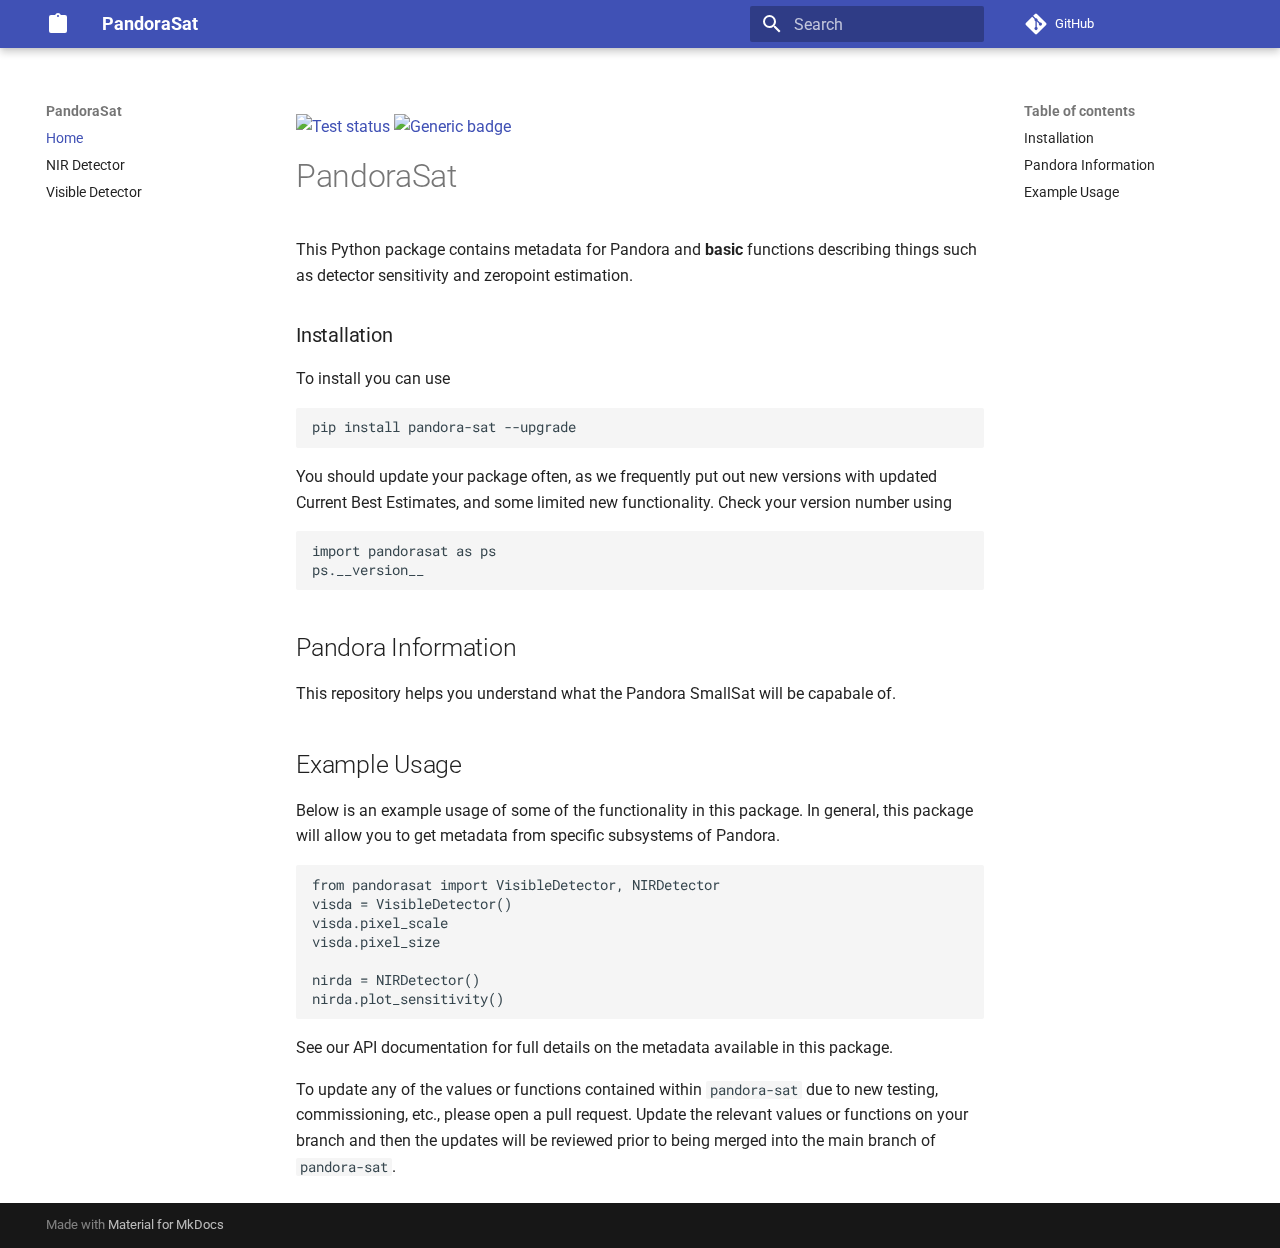
==== commit a8dcd25a: "Deployed 1816566 with MkDocs version: 1.6.0" ====
--- a/index.html
+++ b/index.html
@@ -8,8 +8,13 @@
       
       
       
+      
+      
+        <link rel="next" href="irdetector/">
+      
+      
       <link rel="icon" href="assets/images/favicon.png">
-      <meta name="generator" content="mkdocs-1.5.3, mkdocs-material-8.5.10">
+      <meta name="generator" content="mkdocs-1.6.0, mkdocs-material-9.5.23">
     
     
       
@@ -17,15 +22,14 @@
       
     
     
-      <link rel="stylesheet" href="assets/stylesheets/main.975780f9.min.css">
-      
-        
-        <link rel="stylesheet" href="assets/stylesheets/palette.2505c338.min.css">
-        
-      
-      
-
-    
+      <link rel="stylesheet" href="assets/stylesheets/main.6543a935.min.css">
+      
+      
+
+
+    
+    
+      
     
     
       
@@ -49,14 +53,8 @@
   </head>
   
   
-    
-    
-    
-    
-    
-    <body dir="ltr" data-md-color-scheme="default" data-md-color-primary="None" data-md-color-accent="None">
-  
-    
+    <body dir="ltr">
+  
     
     <input class="md-toggle" data-md-toggle="drawer" type="checkbox" id="__drawer" autocomplete="off">
     <input class="md-toggle" data-md-toggle="search" type="checkbox" id="__search" autocomplete="off">
@@ -76,7 +74,9 @@
     
       
 
-<header class="md-header" data-md-component="header">
+  
+
+<header class="md-header md-header--shadow" data-md-component="header">
   <nav class="md-header__inner md-grid" aria-label="Header">
     <a href="." title="PandoraSat" class="md-header__button md-logo" aria-label="PandoraSat" data-md-component="logo">
       
@@ -85,6 +85,7 @@
 
     </a>
     <label class="md-header__button md-icon" for="__drawer">
+      
       <svg xmlns="http://www.w3.org/2000/svg" viewBox="0 0 24 24"><path d="M3 6h18v2H3V6m0 5h18v2H3v-2m0 5h18v2H3v-2Z"/></svg>
     </label>
     <div class="md-header__title" data-md-component="header-title">
@@ -105,8 +106,12 @@
     </div>
     
     
+      <script>var media,input,key,value,palette=__md_get("__palette");if(palette&&palette.color){"(prefers-color-scheme)"===palette.color.media&&(media=matchMedia("(prefers-color-scheme: light)"),input=document.querySelector(media.matches?"[data-md-color-media='(prefers-color-scheme: light)']":"[data-md-color-media='(prefers-color-scheme: dark)']"),palette.color.media=input.getAttribute("data-md-color-media"),palette.color.scheme=input.getAttribute("data-md-color-scheme"),palette.color.primary=input.getAttribute("data-md-color-primary"),palette.color.accent=input.getAttribute("data-md-color-accent"));for([key,value]of Object.entries(palette.color))document.body.setAttribute("data-md-color-"+key,value)}</script>
+    
+    
     
       <label class="md-header__button md-icon" for="__search">
+        
         <svg xmlns="http://www.w3.org/2000/svg" viewBox="0 0 24 24"><path d="M9.5 3A6.5 6.5 0 0 1 16 9.5c0 1.61-.59 3.09-1.56 4.23l.27.27h.79l5 5-1.5 1.5-5-5v-.79l-.27-.27A6.516 6.516 0 0 1 9.5 16 6.5 6.5 0 0 1 3 9.5 6.5 6.5 0 0 1 9.5 3m0 2C7 5 5 7 5 9.5S7 14 9.5 14 14 12 14 9.5 12 5 9.5 5Z"/></svg>
       </label>
       <div class="md-search" data-md-component="search" role="dialog">
@@ -115,12 +120,15 @@
     <form class="md-search__form" name="search">
       <input type="text" class="md-search__input" name="query" aria-label="Search" placeholder="Search" autocapitalize="off" autocorrect="off" autocomplete="off" spellcheck="false" data-md-component="search-query" required>
       <label class="md-search__icon md-icon" for="__search">
+        
         <svg xmlns="http://www.w3.org/2000/svg" viewBox="0 0 24 24"><path d="M9.5 3A6.5 6.5 0 0 1 16 9.5c0 1.61-.59 3.09-1.56 4.23l.27.27h.79l5 5-1.5 1.5-5-5v-.79l-.27-.27A6.516 6.516 0 0 1 9.5 16 6.5 6.5 0 0 1 3 9.5 6.5 6.5 0 0 1 9.5 3m0 2C7 5 5 7 5 9.5S7 14 9.5 14 14 12 14 9.5 12 5 9.5 5Z"/></svg>
+        
         <svg xmlns="http://www.w3.org/2000/svg" viewBox="0 0 24 24"><path d="M20 11v2H8l5.5 5.5-1.42 1.42L4.16 12l7.92-7.92L13.5 5.5 8 11h12Z"/></svg>
       </label>
       <nav class="md-search__options" aria-label="Search">
         
         <button type="reset" class="md-search__icon md-icon" title="Clear" aria-label="Clear" tabindex="-1">
+          
           <svg xmlns="http://www.w3.org/2000/svg" viewBox="0 0 24 24"><path d="M19 6.41 17.59 5 12 10.59 6.41 5 5 6.41 10.59 12 5 17.59 6.41 19 12 13.41 17.59 19 19 17.59 13.41 12 19 6.41Z"/></svg>
         </button>
       </nav>
@@ -132,7 +140,7 @@
           <div class="md-search-result__meta">
             Initializing search
           </div>
-          <ol class="md-search-result__list"></ol>
+          <ol class="md-search-result__list" role="presentation"></ol>
         </div>
       </div>
     </div>
@@ -144,7 +152,7 @@
         <a href="https://github.com/pandoramission/pandora-sat" title="Go to repository" class="md-source" data-md-component="source">
   <div class="md-source__icon md-icon">
     
-    <svg xmlns="http://www.w3.org/2000/svg" viewBox="0 0 448 512"><!--! Font Awesome Free 6.2.1 by @fontawesome - https://fontawesome.com License - https://fontawesome.com/license/free (Icons: CC BY 4.0, Fonts: SIL OFL 1.1, Code: MIT License) Copyright 2022 Fonticons, Inc.--><path d="M439.55 236.05 244 40.45a28.87 28.87 0 0 0-40.81 0l-40.66 40.63 51.52 51.52c27.06-9.14 52.68 16.77 43.39 43.68l49.66 49.66c34.23-11.8 61.18 31 35.47 56.69-26.49 26.49-70.21-2.87-56-37.34L240.22 199v121.85c25.3 12.54 22.26 41.85 9.08 55a34.34 34.34 0 0 1-48.55 0c-17.57-17.6-11.07-46.91 11.25-56v-123c-20.8-8.51-24.6-30.74-18.64-45L142.57 101 8.45 235.14a28.86 28.86 0 0 0 0 40.81l195.61 195.6a28.86 28.86 0 0 0 40.8 0l194.69-194.69a28.86 28.86 0 0 0 0-40.81z"/></svg>
+    <svg xmlns="http://www.w3.org/2000/svg" viewBox="0 0 448 512"><!--! Font Awesome Free 6.5.2 by @fontawesome - https://fontawesome.com License - https://fontawesome.com/license/free (Icons: CC BY 4.0, Fonts: SIL OFL 1.1, Code: MIT License) Copyright 2024 Fonticons, Inc.--><path d="M439.55 236.05 244 40.45a28.87 28.87 0 0 0-40.81 0l-40.66 40.63 51.52 51.52c27.06-9.14 52.68 16.77 43.39 43.68l49.66 49.66c34.23-11.8 61.18 31 35.47 56.69-26.49 26.49-70.21-2.87-56-37.34L240.22 199v121.85c25.3 12.54 22.26 41.85 9.08 55a34.34 34.34 0 0 1-48.55 0c-17.57-17.6-11.07-46.91 11.25-56v-123c-20.8-8.51-24.6-30.74-18.64-45L142.57 101 8.45 235.14a28.86 28.86 0 0 0 0 40.81l195.61 195.6a28.86 28.86 0 0 0 40.8 0l194.69-194.69a28.86 28.86 0 0 0 0-40.81z"/></svg>
   </div>
   <div class="md-source__repository">
     GitHub
@@ -174,6 +182,7 @@
                     
 
 
+
 <nav class="md-nav md-nav--primary" aria-label="Navigation" data-md-level="0">
   <label class="md-nav__title" for="__drawer">
     <a href="." title="PandoraSat" class="md-nav__button md-logo" aria-label="PandoraSat" data-md-component="logo">
@@ -189,7 +198,7 @@
       <a href="https://github.com/pandoramission/pandora-sat" title="Go to repository" class="md-source" data-md-component="source">
   <div class="md-source__icon md-icon">
     
-    <svg xmlns="http://www.w3.org/2000/svg" viewBox="0 0 448 512"><!--! Font Awesome Free 6.2.1 by @fontawesome - https://fontawesome.com License - https://fontawesome.com/license/free (Icons: CC BY 4.0, Fonts: SIL OFL 1.1, Code: MIT License) Copyright 2022 Fonticons, Inc.--><path d="M439.55 236.05 244 40.45a28.87 28.87 0 0 0-40.81 0l-40.66 40.63 51.52 51.52c27.06-9.14 52.68 16.77 43.39 43.68l49.66 49.66c34.23-11.8 61.18 31 35.47 56.69-26.49 26.49-70.21-2.87-56-37.34L240.22 199v121.85c25.3 12.54 22.26 41.85 9.08 55a34.34 34.34 0 0 1-48.55 0c-17.57-17.6-11.07-46.91 11.25-56v-123c-20.8-8.51-24.6-30.74-18.64-45L142.57 101 8.45 235.14a28.86 28.86 0 0 0 0 40.81l195.61 195.6a28.86 28.86 0 0 0 40.8 0l194.69-194.69a28.86 28.86 0 0 0 0-40.81z"/></svg>
+    <svg xmlns="http://www.w3.org/2000/svg" viewBox="0 0 448 512"><!--! Font Awesome Free 6.5.2 by @fontawesome - https://fontawesome.com License - https://fontawesome.com/license/free (Icons: CC BY 4.0, Fonts: SIL OFL 1.1, Code: MIT License) Copyright 2024 Fonticons, Inc.--><path d="M439.55 236.05 244 40.45a28.87 28.87 0 0 0-40.81 0l-40.66 40.63 51.52 51.52c27.06-9.14 52.68 16.77 43.39 43.68l49.66 49.66c34.23-11.8 61.18 31 35.47 56.69-26.49 26.49-70.21-2.87-56-37.34L240.22 199v121.85c25.3 12.54 22.26 41.85 9.08 55a34.34 34.34 0 0 1-48.55 0c-17.57-17.6-11.07-46.91 11.25-56v-123c-20.8-8.51-24.6-30.74-18.64-45L142.57 101 8.45 235.14a28.86 28.86 0 0 0 0 40.81l195.61 195.6a28.86 28.86 0 0 0 40.8 0l194.69-194.69a28.86 28.86 0 0 0 0-40.81z"/></svg>
   </div>
   <div class="md-source__repository">
     GitHub
@@ -201,28 +210,39 @@
     
       
       
-      
-
-  
-  
-    
+  
+  
+    
+  
   
   
     <li class="md-nav__item md-nav__item--active">
       
-      <input class="md-nav__toggle md-toggle" data-md-toggle="toc" type="checkbox" id="__toc">
+      <input class="md-nav__toggle md-toggle" type="checkbox" id="__toc">
       
       
         
       
       
         <label class="md-nav__link md-nav__link--active" for="__toc">
-          Home
+          
+  
+  <span class="md-ellipsis">
+    Home
+  </span>
+  
+
           <span class="md-nav__icon md-icon"></span>
         </label>
       
       <a href="." class="md-nav__link md-nav__link--active">
-        Home
+        
+  
+  <span class="md-ellipsis">
+    Home
+  </span>
+  
+
       </a>
       
         
@@ -242,14 +262,27 @@
       
         <li class="md-nav__item">
   <a href="#installation" class="md-nav__link">
-    Installation
+    <span class="md-ellipsis">
+      Installation
+    </span>
+  </a>
+  
+</li>
+      
+        <li class="md-nav__item">
+  <a href="#pandora-information" class="md-nav__link">
+    <span class="md-ellipsis">
+      Pandora Information
+    </span>
   </a>
   
 </li>
       
         <li class="md-nav__item">
   <a href="#example-usage" class="md-nav__link">
-    Example Usage
+    <span class="md-ellipsis">
+      Example Usage
+    </span>
   </a>
   
 </li>
@@ -264,152 +297,40 @@
     
       
       
-      
-
-  
-  
-  
-    
-    <li class="md-nav__item md-nav__item--nested">
-      
-      
-        <input class="md-nav__toggle md-toggle" data-md-toggle="__nav_2" type="checkbox" id="__nav_2" >
-      
-      
-      
-      
-        <label class="md-nav__link" for="__nav_2">
-          API
-          <span class="md-nav__icon md-icon"></span>
-        </label>
-      
-      <nav class="md-nav" aria-label="API" data-md-level="1">
-        <label class="md-nav__title" for="__nav_2">
-          <span class="md-nav__icon md-icon"></span>
-          API
-        </label>
-        <ul class="md-nav__list" data-md-scrollfix>
-          
-            
-              
+  
   
   
   
     <li class="md-nav__item">
-      <a href="pandorasat/" class="md-nav__link">
-        PandoraSat
+      <a href="irdetector/" class="md-nav__link">
+        
+  
+  <span class="md-ellipsis">
+    NIR Detector
+  </span>
+  
+
       </a>
     </li>
   
 
-            
-          
-            
-              
-  
-  
-  
-    <li class="md-nav__item">
-      <a href="irdetector/" class="md-nav__link">
-        NIRDA
-      </a>
-    </li>
-  
-
-            
-          
-            
-              
+    
+      
+      
+  
   
   
   
     <li class="md-nav__item">
       <a href="visibledetector/" class="md-nav__link">
-        VISDA
+        
+  
+  <span class="md-ellipsis">
+    Visible Detector
+  </span>
+  
+
       </a>
-    </li>
-  
-
-            
-          
-            
-              
-  
-  
-  
-    <li class="md-nav__item">
-      <a href="hardware/" class="md-nav__link">
-        Hardware
-      </a>
-    </li>
-  
-
-            
-          
-            
-              
-  
-  
-  
-    <li class="md-nav__item">
-      <a href="orbit/" class="md-nav__link">
-        Orbit
-      </a>
-    </li>
-  
-
-            
-          
-        </ul>
-      </nav>
-    </li>
-  
-
-    
-      
-      
-      
-
-  
-  
-  
-    
-    <li class="md-nav__item md-nav__item--nested">
-      
-      
-        <input class="md-nav__toggle md-toggle" data-md-toggle="__nav_3" type="checkbox" id="__nav_3" >
-      
-      
-      
-      
-        <label class="md-nav__link" for="__nav_3">
-          Notebooks
-          <span class="md-nav__icon md-icon"></span>
-        </label>
-      
-      <nav class="md-nav" aria-label="Notebooks" data-md-level="1">
-        <label class="md-nav__title" for="__nav_3">
-          <span class="md-nav__icon md-icon"></span>
-          Notebooks
-        </label>
-        <ul class="md-nav__list" data-md-scrollfix>
-          
-            
-              
-  
-  
-  
-    <li class="md-nav__item">
-      <a href="intro-to-pandorasat/" class="md-nav__link">
-        Introduction to pandora-sat
-      </a>
-    </li>
-  
-
-            
-          
-        </ul>
-      </nav>
     </li>
   
 
@@ -442,14 +363,27 @@
       
         <li class="md-nav__item">
   <a href="#installation" class="md-nav__link">
-    Installation
+    <span class="md-ellipsis">
+      Installation
+    </span>
+  </a>
+  
+</li>
+      
+        <li class="md-nav__item">
+  <a href="#pandora-information" class="md-nav__link">
+    <span class="md-ellipsis">
+      Pandora Information
+    </span>
   </a>
   
 </li>
       
         <li class="md-nav__item">
   <a href="#example-usage" class="md-nav__link">
-    Example Usage
+    <span class="md-ellipsis">
+      Example Usage
+    </span>
   </a>
   
 </li>
@@ -468,28 +402,32 @@
                 
                   
 
-  <a href="https://github.com/pandoramission/pandora-sat/edit/master/docs/README.md" title="Edit this page" class="md-content__button md-icon">
-    
-    <svg xmlns="http://www.w3.org/2000/svg" viewBox="0 0 24 24"><path d="M20.71 7.04c.39-.39.39-1.04 0-1.41l-2.34-2.34c-.37-.39-1.02-.39-1.41 0l-1.84 1.83 3.75 3.75M3 17.25V21h3.75L17.81 9.93l-3.75-3.75L3 17.25Z"/></svg>
-  </a>
+  
+  
 
 
 <p><a href="https://github.com/pandoramission/pandora-sat/actions/workflows/tests.yml"><img src="https://github.com/pandoramission/pandora-sat/workflows/pytest/badge.svg" alt="Test status"/></a> <a href="https://pandoramission.github.io/pandora-sat/"><img alt="Generic badge" src="https://img.shields.io/badge/documentation-live-blue.svg" /></a></p>
 <h1 id="pandorasat">PandoraSat</h1>
 <p>This Python package contains metadata for Pandora and <strong>basic</strong> functions describing things such as detector sensitivity and zeropoint estimation.</p>
 <h3 id="installation">Installation</h3>
-<p>Eventually, to install this package you will be able to use</p>
+<p>To install you can use</p>
 <pre><code>pip install pandora-sat --upgrade
 </code></pre>
-<p>For now, clone this repository, enter the <code>pandora-sat</code> directory, and execute the command <code>poetry install</code> to build the package locally. Make sure to upgrade regularly to get the latest estimates of the Pandora meta data.</p>
-<h3 id="example-usage">Example Usage</h3>
+<p>You should update your package often, as we frequently put out new versions with updated Current Best Estimates, and some limited new functionality. Check your version number using</p>
+<pre><code>import pandorasat as ps
+ps.__version__
+</code></pre>
+<h2 id="pandora-information">Pandora Information</h2>
+<p>This repository helps you understand what the Pandora SmallSat will be capabale of.</p>
+<h2 id="example-usage">Example Usage</h2>
 <p>Below is an example usage of some of the functionality in this package. In general, this package will allow you to get metadata from specific subsystems of Pandora.</p>
-<pre><code class="language-python">from pandorasat import PandoraSat
-p = PandoraSat()
-print(p.NIRDA.pixel_scale)
-print(p.Hardware.mirror_diameter)
-print(p.VISDA.naxis1)
-print(p.Orbit.period)
+<pre><code class="language-python">from pandorasat import VisibleDetector, NIRDetector
+visda = VisibleDetector()
+visda.pixel_scale
+visda.pixel_size
+
+nirda = NIRDetector()
+nirda.plot_sensitivity()
 </code></pre>
 <p>See our API documentation for full details on the metadata available in this package.</p>
 <p>To update any of the values or functions contained within <code>pandora-sat</code> due to new testing, commissioning, etc., please open a pull request. Update the relevant values or functions on your branch and then the updates will be reviewed prior to being merged into the main branch of <code>pandora-sat</code>.</p>
@@ -498,37 +436,24 @@
 
 
 
+
+
+
+
+
+
+
                 
               </article>
             </div>
           
           
+<script>var target=document.getElementById(location.hash.slice(1));target&&target.name&&(target.checked=target.name.startsWith("__tabbed_"))</script>
         </div>
         
       </main>
       
         <footer class="md-footer">
-  
-    
-    <nav class="md-footer__inner md-grid" aria-label="Footer" >
-      
-      
-        
-        <a href="pandorasat/" class="md-footer__link md-footer__link--next" aria-label="Next: PandoraSat" rel="next">
-          <div class="md-footer__title">
-            <div class="md-ellipsis">
-              <span class="md-footer__direction">
-                Next
-              </span>
-              PandoraSat
-            </div>
-          </div>
-          <div class="md-footer__button md-icon">
-            <svg xmlns="http://www.w3.org/2000/svg" viewBox="0 0 24 24"><path d="M4 11v2h12l-5.5 5.5 1.42 1.42L19.84 12l-7.92-7.92L10.5 5.5 16 11H4Z"/></svg>
-          </div>
-        </a>
-      
-    </nav>
   
   <div class="md-footer-meta md-typeset">
     <div class="md-footer-meta__inner md-grid">
@@ -551,12 +476,18 @@
       <div class="md-dialog__inner md-typeset"></div>
     </div>
     
-    <script id="__config" type="application/json">{"base": ".", "features": [], "search": "assets/javascripts/workers/search.16e2a7d4.min.js", "translations": {"clipboard.copied": "Copied to clipboard", "clipboard.copy": "Copy to clipboard", "search.config.lang": "en", "search.config.pipeline": "trimmer, stopWordFilter", "search.config.separator": "[\\s\\-]+", "search.placeholder": "Search", "search.result.more.one": "1 more on this page", "search.result.more.other": "# more on this page", "search.result.none": "No matching documents", "search.result.one": "1 matching document", "search.result.other": "# matching documents", "search.result.placeholder": "Type to start searching", "search.result.term.missing": "Missing", "select.version.title": "Select version"}}</script>
-    
-    
-      <script src="assets/javascripts/bundle.5a2dcb6a.min.js"></script>
-      
-    
+    
+    <script id="__config" type="application/json">{"base": ".", "features": [], "search": "assets/javascripts/workers/search.b8dbb3d2.min.js", "translations": {"clipboard.copied": "Copied to clipboard", "clipboard.copy": "Copy to clipboard", "search.result.more.one": "1 more on this page", "search.result.more.other": "# more on this page", "search.result.none": "No matching documents", "search.result.one": "1 matching document", "search.result.other": "# matching documents", "search.result.placeholder": "Type to start searching", "search.result.term.missing": "Missing", "select.version": "Select version"}}</script>
+    
+    
+      <script src="assets/javascripts/bundle.ebd0bdb7.min.js"></script>
+      
+        <script src="javascripts/mathjax.js"></script>
+      
+        <script src="https://polyfill.io/v3/polyfill.min.js?features=es6"></script>
+      
+        <script src="https://unpkg.com/mathjax@3/es5/tex-mml-chtml.js"></script>
+      
     
   </body>
 </html>--- a/assets/stylesheets/main.6543a935.min.css
+++ b/assets/stylesheets/main.6543a935.min.css
@@ -0,0 +1 @@
+@charset "UTF-8";html{-webkit-text-size-adjust:none;-moz-text-size-adjust:none;text-size-adjust:none;box-sizing:border-box}*,:after,:before{box-sizing:inherit}@media (prefers-reduced-motion){*,:after,:before{transition:none!important}}body{margin:0}a,button,input,label{-webkit-tap-highlight-color:transparent}a{color:inherit;text-decoration:none}hr{border:0;box-sizing:initial;display:block;height:.05rem;overflow:visible;padding:0}small{font-size:80%}sub,sup{line-height:1em}img{border-style:none}table{border-collapse:initial;border-spacing:0}td,th{font-weight:400;vertical-align:top}button{background:#0000;border:0;font-family:inherit;font-size:inherit;margin:0;padding:0}input{border:0;outline:none}:root{--md-primary-fg-color:#4051b5;--md-primary-fg-color--light:#5d6cc0;--md-primary-fg-color--dark:#303fa1;--md-primary-bg-color:#fff;--md-primary-bg-color--light:#ffffffb3;--md-accent-fg-color:#526cfe;--md-accent-fg-color--transparent:#526cfe1a;--md-accent-bg-color:#fff;--md-accent-bg-color--light:#ffffffb3}[data-md-color-scheme=default]{color-scheme:light}[data-md-color-scheme=default] img[src$="#gh-dark-mode-only"],[data-md-color-scheme=default] img[src$="#only-dark"]{display:none}:root,[data-md-color-scheme=default]{--md-hue:225deg;--md-default-fg-color:#000000de;--md-default-fg-color--light:#0000008a;--md-default-fg-color--lighter:#00000052;--md-default-fg-color--lightest:#00000012;--md-default-bg-color:#fff;--md-default-bg-color--light:#ffffffb3;--md-default-bg-color--lighter:#ffffff4d;--md-default-bg-color--lightest:#ffffff1f;--md-code-fg-color:#36464e;--md-code-bg-color:#f5f5f5;--md-code-hl-color:#4287ff;--md-code-hl-color--light:#4287ff1a;--md-code-hl-number-color:#d52a2a;--md-code-hl-special-color:#db1457;--md-code-hl-function-color:#a846b9;--md-code-hl-constant-color:#6e59d9;--md-code-hl-keyword-color:#3f6ec6;--md-code-hl-string-color:#1c7d4d;--md-code-hl-name-color:var(--md-code-fg-color);--md-code-hl-operator-color:var(--md-default-fg-color--light);--md-code-hl-punctuation-color:var(--md-default-fg-color--light);--md-code-hl-comment-color:var(--md-default-fg-color--light);--md-code-hl-generic-color:var(--md-default-fg-color--light);--md-code-hl-variable-color:var(--md-default-fg-color--light);--md-typeset-color:var(--md-default-fg-color);--md-typeset-a-color:var(--md-primary-fg-color);--md-typeset-del-color:#f5503d26;--md-typeset-ins-color:#0bd57026;--md-typeset-kbd-color:#fafafa;--md-typeset-kbd-accent-color:#fff;--md-typeset-kbd-border-color:#b8b8b8;--md-typeset-mark-color:#ffff0080;--md-typeset-table-color:#0000001f;--md-typeset-table-color--light:rgba(0,0,0,.035);--md-admonition-fg-color:var(--md-default-fg-color);--md-admonition-bg-color:var(--md-default-bg-color);--md-warning-fg-color:#000000de;--md-warning-bg-color:#ff9;--md-footer-fg-color:#fff;--md-footer-fg-color--light:#ffffffb3;--md-footer-fg-color--lighter:#ffffff73;--md-footer-bg-color:#000000de;--md-footer-bg-color--dark:#00000052;--md-shadow-z1:0 0.2rem 0.5rem #0000000d,0 0 0.05rem #0000001a;--md-shadow-z2:0 0.2rem 0.5rem #0000001a,0 0 0.05rem #00000040;--md-shadow-z3:0 0.2rem 0.5rem #0003,0 0 0.05rem #00000059}.md-icon svg{fill:currentcolor;display:block;height:1.2rem;width:1.2rem}body{-webkit-font-smoothing:antialiased;-moz-osx-font-smoothing:grayscale;--md-text-font-family:var(--md-text-font,_),-apple-system,BlinkMacSystemFont,Helvetica,Arial,sans-serif;--md-code-font-family:var(--md-code-font,_),SFMono-Regular,Consolas,Menlo,monospace}aside,body,input{font-feature-settings:"kern","liga";color:var(--md-typeset-color);font-family:var(--md-text-font-family)}code,kbd,pre{font-feature-settings:"kern";font-family:var(--md-code-font-family)}:root{--md-typeset-table-sort-icon:url('data:image/svg+xml;charset=utf-8,<svg xmlns="http://www.w3.org/2000/svg" viewBox="0 0 24 24"><path d="m18 21-4-4h3V7h-3l4-4 4 4h-3v10h3M2 19v-2h10v2M2 13v-2h7v2M2 7V5h4v2H2Z"/></svg>');--md-typeset-table-sort-icon--asc:url('data:image/svg+xml;charset=utf-8,<svg xmlns="http://www.w3.org/2000/svg" viewBox="0 0 24 24"><path d="M19 17h3l-4 4-4-4h3V3h2M2 17h10v2H2M6 5v2H2V5m0 6h7v2H2v-2Z"/></svg>');--md-typeset-table-sort-icon--desc:url('data:image/svg+xml;charset=utf-8,<svg xmlns="http://www.w3.org/2000/svg" viewBox="0 0 24 24"><path d="M19 7h3l-4-4-4 4h3v14h2M2 17h10v2H2M6 5v2H2V5m0 6h7v2H2v-2Z"/></svg>')}.md-typeset{-webkit-print-color-adjust:exact;color-adjust:exact;font-size:.8rem;line-height:1.6}@media print{.md-typeset{font-size:.68rem}}.md-typeset blockquote,.md-typeset dl,.md-typeset figure,.md-typeset ol,.md-typeset pre,.md-typeset ul{margin-bottom:1em;margin-top:1em}.md-typeset h1{color:var(--md-default-fg-color--light);font-size:2em;line-height:1.3;margin:0 0 1.25em}.md-typeset h1,.md-typeset h2{font-weight:300;letter-spacing:-.01em}.md-typeset h2{font-size:1.5625em;line-height:1.4;margin:1.6em 0 .64em}.md-typeset h3{font-size:1.25em;font-weight:400;letter-spacing:-.01em;line-height:1.5;margin:1.6em 0 .8em}.md-typeset h2+h3{margin-top:.8em}.md-typeset h4{font-weight:700;letter-spacing:-.01em;margin:1em 0}.md-typeset h5,.md-typeset h6{color:var(--md-default-fg-color--light);font-size:.8em;font-weight:700;letter-spacing:-.01em;margin:1.25em 0}.md-typeset h5{text-transform:uppercase}.md-typeset hr{border-bottom:.05rem solid var(--md-default-fg-color--lightest);display:flow-root;margin:1.5em 0}.md-typeset a{color:var(--md-typeset-a-color);word-break:break-word}.md-typeset a,.md-typeset a:before{transition:color 125ms}.md-typeset a:focus,.md-typeset a:hover{color:var(--md-accent-fg-color)}.md-typeset a:focus code,.md-typeset a:hover code{background-color:var(--md-accent-fg-color--transparent)}.md-typeset a code{color:currentcolor;transition:background-color 125ms}.md-typeset a.focus-visible{outline-color:var(--md-accent-fg-color);outline-offset:.2rem}.md-typeset code,.md-typeset kbd,.md-typeset pre{color:var(--md-code-fg-color);direction:ltr;font-variant-ligatures:none}@media print{.md-typeset code,.md-typeset kbd,.md-typeset pre{white-space:pre-wrap}}.md-typeset code{background-color:var(--md-code-bg-color);border-radius:.1rem;-webkit-box-decoration-break:clone;box-decoration-break:clone;font-size:.85em;padding:0 .2941176471em;word-break:break-word}.md-typeset code:not(.focus-visible){-webkit-tap-highlight-color:transparent;outline:none}.md-typeset pre{display:flow-root;line-height:1.4;position:relative}.md-typeset pre>code{-webkit-box-decoration-break:slice;box-decoration-break:slice;box-shadow:none;display:block;margin:0;outline-color:var(--md-accent-fg-color);overflow:auto;padding:.7720588235em 1.1764705882em;scrollbar-color:var(--md-default-fg-color--lighter) #0000;scrollbar-width:thin;touch-action:auto;word-break:normal}.md-typeset pre>code:hover{scrollbar-color:var(--md-accent-fg-color) #0000}.md-typeset pre>code::-webkit-scrollbar{height:.2rem;width:.2rem}.md-typeset pre>code::-webkit-scrollbar-thumb{background-color:var(--md-default-fg-color--lighter)}.md-typeset pre>code::-webkit-scrollbar-thumb:hover{background-color:var(--md-accent-fg-color)}.md-typeset kbd{background-color:var(--md-typeset-kbd-color);border-radius:.1rem;box-shadow:0 .1rem 0 .05rem var(--md-typeset-kbd-border-color),0 .1rem 0 var(--md-typeset-kbd-border-color),0 -.1rem .2rem var(--md-typeset-kbd-accent-color) inset;color:var(--md-default-fg-color);display:inline-block;font-size:.75em;padding:0 .6666666667em;vertical-align:text-top;word-break:break-word}.md-typeset mark{background-color:var(--md-typeset-mark-color);-webkit-box-decoration-break:clone;box-decoration-break:clone;color:inherit;word-break:break-word}.md-typeset abbr{border-bottom:.05rem dotted var(--md-default-fg-color--light);cursor:help;text-decoration:none}.md-typeset small{opacity:.75}[dir=ltr] .md-typeset sub,[dir=ltr] .md-typeset sup{margin-left:.078125em}[dir=rtl] .md-typeset sub,[dir=rtl] .md-typeset sup{margin-right:.078125em}[dir=ltr] .md-typeset blockquote{padding-left:.6rem}[dir=rtl] .md-typeset blockquote{padding-right:.6rem}[dir=ltr] .md-typeset blockquote{border-left:.2rem solid var(--md-default-fg-color--lighter)}[dir=rtl] .md-typeset blockquote{border-right:.2rem solid var(--md-default-fg-color--lighter)}.md-typeset blockquote{color:var(--md-default-fg-color--light);margin-left:0;margin-right:0}.md-typeset ul{list-style-type:disc}[dir=ltr] .md-typeset ol,[dir=ltr] .md-typeset ul{margin-left:.625em}[dir=rtl] .md-typeset ol,[dir=rtl] .md-typeset ul{margin-right:.625em}.md-typeset ol,.md-typeset ul{padding:0}.md-typeset ol:not([hidden]),.md-typeset ul:not([hidden]){display:flow-root}.md-typeset ol ol,.md-typeset ul ol{list-style-type:lower-alpha}.md-typeset ol ol ol,.md-typeset ul ol ol{list-style-type:lower-roman}[dir=ltr] .md-typeset ol li,[dir=ltr] .md-typeset ul li{margin-left:1.25em}[dir=rtl] .md-typeset ol li,[dir=rtl] .md-typeset ul li{margin-right:1.25em}.md-typeset ol li,.md-typeset ul li{margin-bottom:.5em}.md-typeset ol li blockquote,.md-typeset ol li p,.md-typeset ul li blockquote,.md-typeset ul li p{margin:.5em 0}.md-typeset ol li:last-child,.md-typeset ul li:last-child{margin-bottom:0}[dir=ltr] .md-typeset ol li ol,[dir=ltr] .md-typeset ol li ul,[dir=ltr] .md-typeset ul li ol,[dir=ltr] .md-typeset ul li ul{margin-left:.625em}[dir=rtl] .md-typeset ol li ol,[dir=rtl] .md-typeset ol li ul,[dir=rtl] .md-typeset ul li ol,[dir=rtl] .md-typeset ul li ul{margin-right:.625em}.md-typeset ol li ol,.md-typeset ol li ul,.md-typeset ul li ol,.md-typeset ul li ul{margin-bottom:.5em;margin-top:.5em}[dir=ltr] .md-typeset dd{margin-left:1.875em}[dir=rtl] .md-typeset dd{margin-right:1.875em}.md-typeset dd{margin-bottom:1.5em;margin-top:1em}.md-typeset img,.md-typeset svg,.md-typeset video{height:auto;max-width:100%}.md-typeset img[align=left]{margin:1em 1em 1em 0}.md-typeset img[align=right]{margin:1em 0 1em 1em}.md-typeset img[align]:only-child{margin-top:0}.md-typeset figure{display:flow-root;margin:1em auto;max-width:100%;text-align:center;width:-moz-fit-content;width:fit-content}.md-typeset figure img{display:block;margin:0 auto}.md-typeset figcaption{font-style:italic;margin:1em auto;max-width:24rem}.md-typeset iframe{max-width:100%}.md-typeset table:not([class]){background-color:var(--md-default-bg-color);border:.05rem solid var(--md-typeset-table-color);border-radius:.1rem;display:inline-block;font-size:.64rem;max-width:100%;overflow:auto;touch-action:auto}@media print{.md-typeset table:not([class]){display:table}}.md-typeset table:not([class])+*{margin-top:1.5em}.md-typeset table:not([class]) td>:first-child,.md-typeset table:not([class]) th>:first-child{margin-top:0}.md-typeset table:not([class]) td>:last-child,.md-typeset table:not([class]) th>:last-child{margin-bottom:0}.md-typeset table:not([class]) td:not([align]),.md-typeset table:not([class]) th:not([align]){text-align:left}[dir=rtl] .md-typeset table:not([class]) td:not([align]),[dir=rtl] .md-typeset table:not([class]) th:not([align]){text-align:right}.md-typeset table:not([class]) th{font-weight:700;min-width:5rem;padding:.9375em 1.25em;vertical-align:top}.md-typeset table:not([class]) td{border-top:.05rem solid var(--md-typeset-table-color);padding:.9375em 1.25em;vertical-align:top}.md-typeset table:not([class]) tbody tr{transition:background-color 125ms}.md-typeset table:not([class]) tbody tr:hover{background-color:var(--md-typeset-table-color--light);box-shadow:0 .05rem 0 var(--md-default-bg-color) inset}.md-typeset table:not([class]) a{word-break:normal}.md-typeset table th[role=columnheader]{cursor:pointer}[dir=ltr] .md-typeset table th[role=columnheader]:after{margin-left:.5em}[dir=rtl] .md-typeset table th[role=columnheader]:after{margin-right:.5em}.md-typeset table th[role=columnheader]:after{content:"";display:inline-block;height:1.2em;-webkit-mask-image:var(--md-typeset-table-sort-icon);mask-image:var(--md-typeset-table-sort-icon);-webkit-mask-repeat:no-repeat;mask-repeat:no-repeat;-webkit-mask-size:contain;mask-size:contain;transition:background-color 125ms;vertical-align:text-bottom;width:1.2em}.md-typeset table th[role=columnheader]:hover:after{background-color:var(--md-default-fg-color--lighter)}.md-typeset table th[role=columnheader][aria-sort=ascending]:after{background-color:var(--md-default-fg-color--light);-webkit-mask-image:var(--md-typeset-table-sort-icon--asc);mask-image:var(--md-typeset-table-sort-icon--asc)}.md-typeset table th[role=columnheader][aria-sort=descending]:after{background-color:var(--md-default-fg-color--light);-webkit-mask-image:var(--md-typeset-table-sort-icon--desc);mask-image:var(--md-typeset-table-sort-icon--desc)}.md-typeset__scrollwrap{margin:1em -.8rem;overflow-x:auto;touch-action:auto}.md-typeset__table{display:inline-block;margin-bottom:.5em;padding:0 .8rem}@media print{.md-typeset__table{display:block}}html .md-typeset__table table{display:table;margin:0;overflow:hidden;width:100%}@media screen and (max-width:44.984375em){.md-content__inner>pre{margin:1em -.8rem}.md-content__inner>pre code{border-radius:0}}.md-typeset .md-author{border-radius:100%;display:block;flex-shrink:0;height:1.6rem;overflow:hidden;position:relative;transition:color 125ms,transform 125ms;width:1.6rem}.md-typeset .md-author img{display:block}.md-typeset .md-author--more{background:var(--md-default-fg-color--lightest);color:var(--md-default-fg-color--lighter);font-size:.6rem;font-weight:700;line-height:1.6rem;text-align:center}.md-typeset .md-author--long{height:2.4rem;width:2.4rem}.md-typeset a.md-author{transform:scale(1)}.md-typeset a.md-author img{border-radius:100%;filter:grayscale(100%) opacity(75%);transition:filter 125ms}.md-typeset a.md-author:focus,.md-typeset a.md-author:hover{transform:scale(1.1);z-index:1}.md-typeset a.md-author:focus img,.md-typeset a.md-author:hover img{filter:grayscale(0)}.md-banner{background-color:var(--md-footer-bg-color);color:var(--md-footer-fg-color);overflow:auto}@media print{.md-banner{display:none}}.md-banner--warning{background-color:var(--md-warning-bg-color);color:var(--md-warning-fg-color)}.md-banner__inner{font-size:.7rem;margin:.6rem auto;padding:0 .8rem}[dir=ltr] .md-banner__button{float:right}[dir=rtl] .md-banner__button{float:left}.md-banner__button{color:inherit;cursor:pointer;transition:opacity .25s}.no-js .md-banner__button{display:none}.md-banner__button:hover{opacity:.7}html{font-size:125%;height:100%;overflow-x:hidden}@media screen and (min-width:100em){html{font-size:137.5%}}@media screen and (min-width:125em){html{font-size:150%}}body{background-color:var(--md-default-bg-color);display:flex;flex-direction:column;font-size:.5rem;min-height:100%;position:relative;width:100%}@media print{body{display:block}}@media screen and (max-width:59.984375em){body[data-md-scrolllock]{position:fixed}}.md-grid{margin-left:auto;margin-right:auto;max-width:61rem}.md-container{display:flex;flex-direction:column;flex-grow:1}@media print{.md-container{display:block}}.md-main{flex-grow:1}.md-main__inner{display:flex;height:100%;margin-top:1.5rem}.md-ellipsis{overflow:hidden;text-overflow:ellipsis}.md-toggle{display:none}.md-option{height:0;opacity:0;position:absolute;width:0}.md-option:checked+label:not([hidden]){display:block}.md-option.focus-visible+label{outline-color:var(--md-accent-fg-color);outline-style:auto}.md-skip{background-color:var(--md-default-fg-color);border-radius:.1rem;color:var(--md-default-bg-color);font-size:.64rem;margin:.5rem;opacity:0;outline-color:var(--md-accent-fg-color);padding:.3rem .5rem;position:fixed;transform:translateY(.4rem);z-index:-1}.md-skip:focus{opacity:1;transform:translateY(0);transition:transform .25s cubic-bezier(.4,0,.2,1),opacity 175ms 75ms;z-index:10}@page{margin:25mm}:root{--md-clipboard-icon:url('data:image/svg+xml;charset=utf-8,<svg xmlns="http://www.w3.org/2000/svg" viewBox="0 0 24 24"><path d="M19 21H8V7h11m0-2H8a2 2 0 0 0-2 2v14a2 2 0 0 0 2 2h11a2 2 0 0 0 2-2V7a2 2 0 0 0-2-2m-3-4H4a2 2 0 0 0-2 2v14h2V3h12V1Z"/></svg>')}.md-clipboard{border-radius:.1rem;color:var(--md-default-fg-color--lightest);cursor:pointer;height:1.5em;outline-color:var(--md-accent-fg-color);outline-offset:.1rem;position:absolute;right:.5em;top:.5em;transition:color .25s;width:1.5em;z-index:1}@media print{.md-clipboard{display:none}}.md-clipboard:not(.focus-visible){-webkit-tap-highlight-color:transparent;outline:none}:hover>.md-clipboard{color:var(--md-default-fg-color--light)}.md-clipboard:focus,.md-clipboard:hover{color:var(--md-accent-fg-color)}.md-clipboard:after{background-color:currentcolor;content:"";display:block;height:1.125em;margin:0 auto;-webkit-mask-image:var(--md-clipboard-icon);mask-image:var(--md-clipboard-icon);-webkit-mask-position:center;mask-position:center;-webkit-mask-repeat:no-repeat;mask-repeat:no-repeat;-webkit-mask-size:contain;mask-size:contain;width:1.125em}.md-clipboard--inline{cursor:pointer}.md-clipboard--inline code{transition:color .25s,background-color .25s}.md-clipboard--inline:focus code,.md-clipboard--inline:hover code{background-color:var(--md-accent-fg-color--transparent);color:var(--md-accent-fg-color)}.md-typeset .md-code__content{display:grid}@keyframes consent{0%{opacity:0;transform:translateY(100%)}to{opacity:1;transform:translateY(0)}}@keyframes overlay{0%{opacity:0}to{opacity:1}}.md-consent__overlay{animation:overlay .25s both;-webkit-backdrop-filter:blur(.1rem);backdrop-filter:blur(.1rem);background-color:#0000008a;height:100%;opacity:1;position:fixed;top:0;width:100%;z-index:5}.md-consent__inner{animation:consent .5s cubic-bezier(.1,.7,.1,1) both;background-color:var(--md-default-bg-color);border:0;border-radius:.1rem;bottom:0;box-shadow:0 0 .2rem #0000001a,0 .2rem .4rem #0003;max-height:100%;overflow:auto;padding:0;position:fixed;width:100%;z-index:5}.md-consent__form{padding:.8rem}.md-consent__settings{display:none;margin:1em 0}input:checked+.md-consent__settings{display:block}.md-consent__controls{margin-bottom:.8rem}.md-typeset .md-consent__controls .md-button{display:inline}@media screen and (max-width:44.984375em){.md-typeset .md-consent__controls .md-button{display:block;margin-top:.4rem;text-align:center;width:100%}}.md-consent label{cursor:pointer}.md-content{flex-grow:1;min-width:0}.md-content__inner{margin:0 .8rem 1.2rem;padding-top:.6rem}@media screen and (min-width:76.25em){[dir=ltr] .md-sidebar--primary:not([hidden])~.md-content>.md-content__inner{margin-left:1.2rem}[dir=ltr] .md-sidebar--secondary:not([hidden])~.md-content>.md-content__inner,[dir=rtl] .md-sidebar--primary:not([hidden])~.md-content>.md-content__inner{margin-right:1.2rem}[dir=rtl] .md-sidebar--secondary:not([hidden])~.md-content>.md-content__inner{margin-left:1.2rem}}.md-content__inner:before{content:"";display:block;height:.4rem}.md-content__inner>:last-child{margin-bottom:0}[dir=ltr] .md-content__button{float:right}[dir=rtl] .md-content__button{float:left}[dir=ltr] .md-content__button{margin-left:.4rem}[dir=rtl] .md-content__button{margin-right:.4rem}.md-content__button{margin:.4rem 0;padding:0}@media print{.md-content__button{display:none}}.md-typeset .md-content__button{color:var(--md-default-fg-color--lighter)}.md-content__button svg{display:inline;vertical-align:top}[dir=rtl] .md-content__button svg{transform:scaleX(-1)}[dir=ltr] .md-dialog{right:.8rem}[dir=rtl] .md-dialog{left:.8rem}.md-dialog{background-color:var(--md-default-fg-color);border-radius:.1rem;bottom:.8rem;box-shadow:var(--md-shadow-z3);min-width:11.1rem;opacity:0;padding:.4rem .6rem;pointer-events:none;position:fixed;transform:translateY(100%);transition:transform 0ms .4s,opacity .4s;z-index:4}@media print{.md-dialog{display:none}}.md-dialog--active{opacity:1;pointer-events:auto;transform:translateY(0);transition:transform .4s cubic-bezier(.075,.85,.175,1),opacity .4s}.md-dialog__inner{color:var(--md-default-bg-color);font-size:.7rem}.md-feedback{margin:2em 0 1em;text-align:center}.md-feedback fieldset{border:none;margin:0;padding:0}.md-feedback__title{font-weight:700;margin:1em auto}.md-feedback__inner{position:relative}.md-feedback__list{display:flex;flex-wrap:wrap;place-content:baseline center;position:relative}.md-feedback__list:hover .md-icon:not(:disabled){color:var(--md-default-fg-color--lighter)}:disabled .md-feedback__list{min-height:1.8rem}.md-feedback__icon{color:var(--md-default-fg-color--light);cursor:pointer;flex-shrink:0;margin:0 .1rem;transition:color 125ms}.md-feedback__icon:not(:disabled).md-icon:hover{color:var(--md-accent-fg-color)}.md-feedback__icon:disabled{color:var(--md-default-fg-color--lightest);pointer-events:none}.md-feedback__note{opacity:0;position:relative;transform:translateY(.4rem);transition:transform .4s cubic-bezier(.1,.7,.1,1),opacity .15s}.md-feedback__note>*{margin:0 auto;max-width:16rem}:disabled .md-feedback__note{opacity:1;transform:translateY(0)}.md-footer{background-color:var(--md-footer-bg-color);color:var(--md-footer-fg-color)}@media print{.md-footer{display:none}}.md-footer__inner{justify-content:space-between;overflow:auto;padding:.2rem}.md-footer__inner:not([hidden]){display:flex}.md-footer__link{align-items:end;display:flex;flex-grow:0.01;margin-bottom:.4rem;margin-top:1rem;max-width:100%;outline-color:var(--md-accent-fg-color);overflow:hidden;transition:opacity .25s}.md-footer__link:focus,.md-footer__link:hover{opacity:.7}[dir=rtl] .md-footer__link svg{transform:scaleX(-1)}@media screen and (max-width:44.984375em){.md-footer__link--prev{flex-shrink:0}.md-footer__link--prev .md-footer__title{display:none}}[dir=ltr] .md-footer__link--next{margin-left:auto}[dir=rtl] .md-footer__link--next{margin-right:auto}.md-footer__link--next{text-align:right}[dir=rtl] .md-footer__link--next{text-align:left}.md-footer__title{flex-grow:1;font-size:.9rem;margin-bottom:.7rem;max-width:calc(100% - 2.4rem);padding:0 1rem;white-space:nowrap}.md-footer__button{margin:.2rem;padding:.4rem}.md-footer__direction{font-size:.64rem;opacity:.7}.md-footer-meta{background-color:var(--md-footer-bg-color--dark)}.md-footer-meta__inner{display:flex;flex-wrap:wrap;justify-content:space-between;padding:.2rem}html .md-footer-meta.md-typeset a{color:var(--md-footer-fg-color--light)}html .md-footer-meta.md-typeset a:focus,html .md-footer-meta.md-typeset a:hover{color:var(--md-footer-fg-color)}.md-copyright{color:var(--md-footer-fg-color--lighter);font-size:.64rem;margin:auto .6rem;padding:.4rem 0;width:100%}@media screen and (min-width:45em){.md-copyright{width:auto}}.md-copyright__highlight{color:var(--md-footer-fg-color--light)}.md-social{display:inline-flex;gap:.2rem;margin:0 .4rem;padding:.2rem 0 .6rem}@media screen and (min-width:45em){.md-social{padding:.6rem 0}}.md-social__link{display:inline-block;height:1.6rem;text-align:center;width:1.6rem}.md-social__link:before{line-height:1.9}.md-social__link svg{fill:currentcolor;max-height:.8rem;vertical-align:-25%}.md-typeset .md-button{border:.1rem solid;border-radius:.1rem;color:var(--md-primary-fg-color);cursor:pointer;display:inline-block;font-weight:700;padding:.625em 2em;transition:color 125ms,background-color 125ms,border-color 125ms}.md-typeset .md-button--primary{background-color:var(--md-primary-fg-color);border-color:var(--md-primary-fg-color);color:var(--md-primary-bg-color)}.md-typeset .md-button:focus,.md-typeset .md-button:hover{background-color:var(--md-accent-fg-color);border-color:var(--md-accent-fg-color);color:var(--md-accent-bg-color)}[dir=ltr] .md-typeset .md-input{border-top-left-radius:.1rem}[dir=ltr] .md-typeset .md-input,[dir=rtl] .md-typeset .md-input{border-top-right-radius:.1rem}[dir=rtl] .md-typeset .md-input{border-top-left-radius:.1rem}.md-typeset .md-input{border-bottom:.1rem solid var(--md-default-fg-color--lighter);box-shadow:var(--md-shadow-z1);font-size:.8rem;height:1.8rem;padding:0 .6rem;transition:border .25s,box-shadow .25s}.md-typeset .md-input:focus,.md-typeset .md-input:hover{border-bottom-color:var(--md-accent-fg-color);box-shadow:var(--md-shadow-z2)}.md-typeset .md-input--stretch{width:100%}.md-header{background-color:var(--md-primary-fg-color);box-shadow:0 0 .2rem #0000,0 .2rem .4rem #0000;color:var(--md-primary-bg-color);display:block;left:0;position:sticky;right:0;top:0;z-index:4}@media print{.md-header{display:none}}.md-header[hidden]{transform:translateY(-100%);transition:transform .25s cubic-bezier(.8,0,.6,1),box-shadow .25s}.md-header--shadow{box-shadow:0 0 .2rem #0000001a,0 .2rem .4rem #0003;transition:transform .25s cubic-bezier(.1,.7,.1,1),box-shadow .25s}.md-header__inner{align-items:center;display:flex;padding:0 .2rem}.md-header__button{color:currentcolor;cursor:pointer;margin:.2rem;outline-color:var(--md-accent-fg-color);padding:.4rem;position:relative;transition:opacity .25s;vertical-align:middle;z-index:1}.md-header__button:hover{opacity:.7}.md-header__button:not([hidden]){display:inline-block}.md-header__button:not(.focus-visible){-webkit-tap-highlight-color:transparent;outline:none}.md-header__button.md-logo{margin:.2rem;padding:.4rem}@media screen and (max-width:76.234375em){.md-header__button.md-logo{display:none}}.md-header__button.md-logo img,.md-header__button.md-logo svg{fill:currentcolor;display:block;height:1.2rem;width:auto}@media screen and (min-width:60em){.md-header__button[for=__search]{display:none}}.no-js .md-header__button[for=__search]{display:none}[dir=rtl] .md-header__button[for=__search] svg{transform:scaleX(-1)}@media screen and (min-width:76.25em){.md-header__button[for=__drawer]{display:none}}.md-header__topic{display:flex;max-width:100%;position:absolute;transition:transform .4s cubic-bezier(.1,.7,.1,1),opacity .15s;white-space:nowrap}.md-header__topic+.md-header__topic{opacity:0;pointer-events:none;transform:translateX(1.25rem);transition:transform .4s cubic-bezier(1,.7,.1,.1),opacity .15s;z-index:-1}[dir=rtl] .md-header__topic+.md-header__topic{transform:translateX(-1.25rem)}.md-header__topic:first-child{font-weight:700}[dir=ltr] .md-header__title{margin-left:1rem;margin-right:.4rem}[dir=rtl] .md-header__title{margin-left:.4rem;margin-right:1rem}.md-header__title{flex-grow:1;font-size:.9rem;height:2.4rem;line-height:2.4rem}.md-header__title--active .md-header__topic{opacity:0;pointer-events:none;transform:translateX(-1.25rem);transition:transform .4s cubic-bezier(1,.7,.1,.1),opacity .15s;z-index:-1}[dir=rtl] .md-header__title--active .md-header__topic{transform:translateX(1.25rem)}.md-header__title--active .md-header__topic+.md-header__topic{opacity:1;pointer-events:auto;transform:translateX(0);transition:transform .4s cubic-bezier(.1,.7,.1,1),opacity .15s;z-index:0}.md-header__title>.md-header__ellipsis{height:100%;position:relative;width:100%}.md-header__option{display:flex;flex-shrink:0;max-width:100%;transition:max-width 0ms .25s,opacity .25s .25s;white-space:nowrap}[data-md-toggle=search]:checked~.md-header .md-header__option{max-width:0;opacity:0;transition:max-width 0ms,opacity 0ms}.md-header__option>input{bottom:0}.md-header__source{display:none}@media screen and (min-width:60em){[dir=ltr] .md-header__source{margin-left:1rem}[dir=rtl] .md-header__source{margin-right:1rem}.md-header__source{display:block;max-width:11.7rem;width:11.7rem}}@media screen and (min-width:76.25em){[dir=ltr] .md-header__source{margin-left:1.4rem}[dir=rtl] .md-header__source{margin-right:1.4rem}}.md-meta{color:var(--md-default-fg-color--light);font-size:.7rem;line-height:1.3}.md-meta__list{display:inline-flex;flex-wrap:wrap;list-style:none;margin:0;padding:0}.md-meta__item:not(:last-child):after{content:"·";margin-left:.2rem;margin-right:.2rem}.md-meta__link{color:var(--md-typeset-a-color)}.md-meta__link:focus,.md-meta__link:hover{color:var(--md-accent-fg-color)}.md-draft{background-color:#ff1744;border-radius:.125em;color:#fff;display:inline-block;font-weight:700;padding-left:.5714285714em;padding-right:.5714285714em}:root{--md-nav-icon--prev:url('data:image/svg+xml;charset=utf-8,<svg xmlns="http://www.w3.org/2000/svg" viewBox="0 0 24 24"><path d="M20 11v2H8l5.5 5.5-1.42 1.42L4.16 12l7.92-7.92L13.5 5.5 8 11h12Z"/></svg>');--md-nav-icon--next:url('data:image/svg+xml;charset=utf-8,<svg xmlns="http://www.w3.org/2000/svg" viewBox="0 0 24 24"><path d="M8.59 16.58 13.17 12 8.59 7.41 10 6l6 6-6 6-1.41-1.42Z"/></svg>');--md-toc-icon:url('data:image/svg+xml;charset=utf-8,<svg xmlns="http://www.w3.org/2000/svg" viewBox="0 0 24 24"><path d="M3 9h14V7H3v2m0 4h14v-2H3v2m0 4h14v-2H3v2m16 0h2v-2h-2v2m0-10v2h2V7h-2m0 6h2v-2h-2v2Z"/></svg>')}.md-nav{font-size:.7rem;line-height:1.3}.md-nav__title{color:var(--md-default-fg-color--light);display:block;font-weight:700;overflow:hidden;padding:0 .6rem;text-overflow:ellipsis}.md-nav__title .md-nav__button{display:none}.md-nav__title .md-nav__button img{height:100%;width:auto}.md-nav__title .md-nav__button.md-logo img,.md-nav__title .md-nav__button.md-logo svg{fill:currentcolor;display:block;height:2.4rem;max-width:100%;object-fit:contain;width:auto}.md-nav__list{list-style:none;margin:0;padding:0}.md-nav__link{align-items:flex-start;display:flex;gap:.4rem;margin-top:.625em;scroll-snap-align:start;transition:color 125ms}.md-nav__link--passed{color:var(--md-default-fg-color--light)}.md-nav__item .md-nav__link--active,.md-nav__item .md-nav__link--active code{color:var(--md-typeset-a-color)}.md-nav__link .md-ellipsis{position:relative}[dir=ltr] .md-nav__link .md-icon:last-child{margin-left:auto}[dir=rtl] .md-nav__link .md-icon:last-child{margin-right:auto}.md-nav__link svg{fill:currentcolor;flex-shrink:0;height:1.3em}.md-nav__link[for]:focus,.md-nav__link[for]:hover,.md-nav__link[href]:focus,.md-nav__link[href]:hover{color:var(--md-accent-fg-color);cursor:pointer}.md-nav__link.focus-visible{outline-color:var(--md-accent-fg-color);outline-offset:.2rem}.md-nav--primary .md-nav__link[for=__toc]{display:none}.md-nav--primary .md-nav__link[for=__toc] .md-icon:after{background-color:currentcolor;display:block;height:100%;-webkit-mask-image:var(--md-toc-icon);mask-image:var(--md-toc-icon);width:100%}.md-nav--primary .md-nav__link[for=__toc]~.md-nav{display:none}.md-nav__container>.md-nav__link{margin-top:0}.md-nav__container>.md-nav__link:first-child{flex-grow:1;min-width:0}.md-nav__icon{flex-shrink:0}.md-nav__source{display:none}@media screen and (max-width:76.234375em){.md-nav--primary,.md-nav--primary .md-nav{background-color:var(--md-default-bg-color);display:flex;flex-direction:column;height:100%;left:0;position:absolute;right:0;top:0;z-index:1}.md-nav--primary .md-nav__item,.md-nav--primary .md-nav__title{font-size:.8rem;line-height:1.5}.md-nav--primary .md-nav__title{background-color:var(--md-default-fg-color--lightest);color:var(--md-default-fg-color--light);cursor:pointer;height:5.6rem;line-height:2.4rem;padding:3rem .8rem .2rem;position:relative;white-space:nowrap}[dir=ltr] .md-nav--primary .md-nav__title .md-nav__icon{left:.4rem}[dir=rtl] .md-nav--primary .md-nav__title .md-nav__icon{right:.4rem}.md-nav--primary .md-nav__title .md-nav__icon{display:block;height:1.2rem;margin:.2rem;position:absolute;top:.4rem;width:1.2rem}.md-nav--primary .md-nav__title .md-nav__icon:after{background-color:currentcolor;content:"";display:block;height:100%;-webkit-mask-image:var(--md-nav-icon--prev);mask-image:var(--md-nav-icon--prev);-webkit-mask-position:center;mask-position:center;-webkit-mask-repeat:no-repeat;mask-repeat:no-repeat;-webkit-mask-size:contain;mask-size:contain;width:100%}.md-nav--primary .md-nav__title~.md-nav__list{background-color:var(--md-default-bg-color);box-shadow:0 .05rem 0 var(--md-default-fg-color--lightest) inset;overflow-y:auto;scroll-snap-type:y mandatory;touch-action:pan-y}.md-nav--primary .md-nav__title~.md-nav__list>:first-child{border-top:0}.md-nav--primary .md-nav__title[for=__drawer]{background-color:var(--md-primary-fg-color);color:var(--md-primary-bg-color);font-weight:700}.md-nav--primary .md-nav__title .md-logo{display:block;left:.2rem;margin:.2rem;padding:.4rem;position:absolute;right:.2rem;top:.2rem}.md-nav--primary .md-nav__list{flex:1}.md-nav--primary .md-nav__item{border-top:.05rem solid var(--md-default-fg-color--lightest)}.md-nav--primary .md-nav__item--active>.md-nav__link{color:var(--md-typeset-a-color)}.md-nav--primary .md-nav__item--active>.md-nav__link:focus,.md-nav--primary .md-nav__item--active>.md-nav__link:hover{color:var(--md-accent-fg-color)}.md-nav--primary .md-nav__link{margin-top:0;padding:.6rem .8rem}.md-nav--primary .md-nav__link svg{margin-top:.1em}.md-nav--primary .md-nav__link>.md-nav__link{padding:0}[dir=ltr] .md-nav--primary .md-nav__link .md-nav__icon{margin-right:-.2rem}[dir=rtl] .md-nav--primary .md-nav__link .md-nav__icon{margin-left:-.2rem}.md-nav--primary .md-nav__link .md-nav__icon{font-size:1.2rem;height:1.2rem;width:1.2rem}.md-nav--primary .md-nav__link .md-nav__icon:after{background-color:currentcolor;content:"";display:block;height:100%;-webkit-mask-image:var(--md-nav-icon--next);mask-image:var(--md-nav-icon--next);-webkit-mask-position:center;mask-position:center;-webkit-mask-repeat:no-repeat;mask-repeat:no-repeat;-webkit-mask-size:contain;mask-size:contain;width:100%}[dir=rtl] .md-nav--primary .md-nav__icon:after{transform:scale(-1)}.md-nav--primary .md-nav--secondary .md-nav{background-color:initial;position:static}[dir=ltr] .md-nav--primary .md-nav--secondary .md-nav .md-nav__link{padding-left:1.4rem}[dir=rtl] .md-nav--primary .md-nav--secondary .md-nav .md-nav__link{padding-right:1.4rem}[dir=ltr] .md-nav--primary .md-nav--secondary .md-nav .md-nav .md-nav__link{padding-left:2rem}[dir=rtl] .md-nav--primary .md-nav--secondary .md-nav .md-nav .md-nav__link{padding-right:2rem}[dir=ltr] .md-nav--primary .md-nav--secondary .md-nav .md-nav .md-nav .md-nav__link{padding-left:2.6rem}[dir=rtl] .md-nav--primary .md-nav--secondary .md-nav .md-nav .md-nav .md-nav__link{padding-right:2.6rem}[dir=ltr] .md-nav--primary .md-nav--secondary .md-nav .md-nav .md-nav .md-nav .md-nav__link{padding-left:3.2rem}[dir=rtl] .md-nav--primary .md-nav--secondary .md-nav .md-nav .md-nav .md-nav .md-nav__link{padding-right:3.2rem}.md-nav--secondary{background-color:initial}.md-nav__toggle~.md-nav{display:flex;opacity:0;transform:translateX(100%);transition:transform .25s cubic-bezier(.8,0,.6,1),opacity 125ms 50ms}[dir=rtl] .md-nav__toggle~.md-nav{transform:translateX(-100%)}.md-nav__toggle:checked~.md-nav{opacity:1;transform:translateX(0);transition:transform .25s cubic-bezier(.4,0,.2,1),opacity 125ms 125ms}.md-nav__toggle:checked~.md-nav>.md-nav__list{-webkit-backface-visibility:hidden;backface-visibility:hidden}}@media screen and (max-width:59.984375em){.md-nav--primary .md-nav__link[for=__toc]{display:flex}.md-nav--primary .md-nav__link[for=__toc] .md-icon:after{content:""}.md-nav--primary .md-nav__link[for=__toc]+.md-nav__link{display:none}.md-nav--primary .md-nav__link[for=__toc]~.md-nav{display:flex}.md-nav__source{background-color:var(--md-primary-fg-color--dark);color:var(--md-primary-bg-color);display:block;padding:0 .2rem}}@media screen and (min-width:60em) and (max-width:76.234375em){.md-nav--integrated .md-nav__link[for=__toc]{display:flex}.md-nav--integrated .md-nav__link[for=__toc] .md-icon:after{content:""}.md-nav--integrated .md-nav__link[for=__toc]+.md-nav__link{display:none}.md-nav--integrated .md-nav__link[for=__toc]~.md-nav{display:flex}}@media screen and (min-width:60em){.md-nav{margin-bottom:-.4rem}.md-nav--secondary .md-nav__title{background:var(--md-default-bg-color);box-shadow:0 0 .4rem .4rem var(--md-default-bg-color);position:sticky;top:0;z-index:1}.md-nav--secondary .md-nav__title[for=__toc]{scroll-snap-align:start}.md-nav--secondary .md-nav__title .md-nav__icon{display:none}[dir=ltr] .md-nav--secondary .md-nav__list{padding-left:.6rem}[dir=rtl] .md-nav--secondary .md-nav__list{padding-right:.6rem}.md-nav--secondary .md-nav__list{padding-bottom:.4rem}[dir=ltr] .md-nav--secondary .md-nav__item>.md-nav__link{margin-right:.4rem}[dir=rtl] .md-nav--secondary .md-nav__item>.md-nav__link{margin-left:.4rem}}@media screen and (min-width:76.25em){.md-nav{margin-bottom:-.4rem;transition:max-height .25s cubic-bezier(.86,0,.07,1)}.md-nav--primary .md-nav__title{background:var(--md-default-bg-color);box-shadow:0 0 .4rem .4rem var(--md-default-bg-color);position:sticky;top:0;z-index:1}.md-nav--primary .md-nav__title[for=__drawer]{scroll-snap-align:start}.md-nav--primary .md-nav__title .md-nav__icon{display:none}[dir=ltr] .md-nav--primary .md-nav__list{padding-left:.6rem}[dir=rtl] .md-nav--primary .md-nav__list{padding-right:.6rem}.md-nav--primary .md-nav__list{padding-bottom:.4rem}[dir=ltr] .md-nav--primary .md-nav__item>.md-nav__link{margin-right:.4rem}[dir=rtl] .md-nav--primary .md-nav__item>.md-nav__link{margin-left:.4rem}.md-nav__toggle~.md-nav{display:grid;grid-template-rows:0fr;opacity:0;transition:grid-template-rows .25s cubic-bezier(.86,0,.07,1),opacity .25s,visibility 0ms .25s;visibility:collapse}.md-nav__toggle~.md-nav>.md-nav__list{overflow:hidden}.md-nav__toggle.md-toggle--indeterminate~.md-nav,.md-nav__toggle:checked~.md-nav{grid-template-rows:1fr;opacity:1;transition:grid-template-rows .25s cubic-bezier(.86,0,.07,1),opacity .15s .1s,visibility 0ms;visibility:visible}.md-nav__toggle.md-toggle--indeterminate~.md-nav{transition:none}.md-nav__item--nested>.md-nav>.md-nav__title{display:none}.md-nav__item--section{display:block;margin:1.25em 0}.md-nav__item--section:last-child{margin-bottom:0}.md-nav__item--section>.md-nav__link{font-weight:700}.md-nav__item--section>.md-nav__link[for]{color:var(--md-default-fg-color--light)}.md-nav__item--section>.md-nav__link:not(.md-nav__container){pointer-events:none}.md-nav__item--section>.md-nav__link .md-icon,.md-nav__item--section>.md-nav__link>[for]{display:none}[dir=ltr] .md-nav__item--section>.md-nav{margin-left:-.6rem}[dir=rtl] .md-nav__item--section>.md-nav{margin-right:-.6rem}.md-nav__item--section>.md-nav{display:block;opacity:1;visibility:visible}.md-nav__item--section>.md-nav>.md-nav__list>.md-nav__item{padding:0}.md-nav__icon{border-radius:100%;height:.9rem;transition:background-color .25s;width:.9rem}.md-nav__icon:hover{background-color:var(--md-accent-fg-color--transparent)}.md-nav__icon:after{background-color:currentcolor;border-radius:100%;content:"";display:inline-block;height:100%;-webkit-mask-image:var(--md-nav-icon--next);mask-image:var(--md-nav-icon--next);-webkit-mask-position:center;mask-position:center;-webkit-mask-repeat:no-repeat;mask-repeat:no-repeat;-webkit-mask-size:contain;mask-size:contain;transition:transform .25s;vertical-align:-.1rem;width:100%}[dir=rtl] .md-nav__icon:after{transform:rotate(180deg)}.md-nav__item--nested .md-nav__toggle:checked~.md-nav__link .md-nav__icon:after,.md-nav__item--nested .md-toggle--indeterminate~.md-nav__link .md-nav__icon:after{transform:rotate(90deg)}.md-nav--lifted>.md-nav__list>.md-nav__item,.md-nav--lifted>.md-nav__title{display:none}.md-nav--lifted>.md-nav__list>.md-nav__item--active{display:block}.md-nav--lifted>.md-nav__list>.md-nav__item--active>.md-nav__link{background:var(--md-default-bg-color);box-shadow:0 0 .4rem .4rem var(--md-default-bg-color);margin-top:0;position:sticky;top:0;z-index:1}.md-nav--lifted>.md-nav__list>.md-nav__item--active>.md-nav__link:not(.md-nav__container){pointer-events:none}.md-nav--lifted>.md-nav__list>.md-nav__item--active.md-nav__item--section{margin:0}[dir=ltr] .md-nav--lifted>.md-nav__list>.md-nav__item>.md-nav:not(.md-nav--secondary){margin-left:-.6rem}[dir=rtl] .md-nav--lifted>.md-nav__list>.md-nav__item>.md-nav:not(.md-nav--secondary){margin-right:-.6rem}.md-nav--lifted>.md-nav__list>.md-nav__item>[for]{color:var(--md-default-fg-color--light)}.md-nav--lifted .md-nav[data-md-level="1"]{grid-template-rows:1fr;opacity:1;visibility:visible}[dir=ltr] .md-nav--integrated>.md-nav__list>.md-nav__item--active .md-nav--secondary{border-left:.05rem solid var(--md-primary-fg-color)}[dir=rtl] .md-nav--integrated>.md-nav__list>.md-nav__item--active .md-nav--secondary{border-right:.05rem solid var(--md-primary-fg-color)}.md-nav--integrated>.md-nav__list>.md-nav__item--active .md-nav--secondary{display:block;margin-bottom:1.25em;opacity:1;visibility:visible}.md-nav--integrated>.md-nav__list>.md-nav__item--active .md-nav--secondary>.md-nav__list{overflow:visible;padding-bottom:0}.md-nav--integrated>.md-nav__list>.md-nav__item--active .md-nav--secondary>.md-nav__title{display:none}}.md-pagination{font-size:.8rem;font-weight:700;gap:.4rem}.md-pagination,.md-pagination>*{align-items:center;display:flex;justify-content:center}.md-pagination>*{border-radius:.2rem;height:1.8rem;min-width:1.8rem;text-align:center}.md-pagination__current{background-color:var(--md-default-fg-color--lightest);color:var(--md-default-fg-color--light)}.md-pagination__link{transition:color 125ms,background-color 125ms}.md-pagination__link:focus,.md-pagination__link:hover{background-color:var(--md-accent-fg-color--transparent);color:var(--md-accent-fg-color)}.md-pagination__link:focus svg,.md-pagination__link:hover svg{color:var(--md-accent-fg-color)}.md-pagination__link.focus-visible{outline-color:var(--md-accent-fg-color);outline-offset:.2rem}.md-pagination__link svg{fill:currentcolor;color:var(--md-default-fg-color--lighter);display:block;max-height:100%;width:1.2rem}.md-post__back{border-bottom:.05rem solid var(--md-default-fg-color--lightest);margin-bottom:1.2rem;padding-bottom:1.2rem}@media screen and (max-width:76.234375em){.md-post__back{display:none}}[dir=rtl] .md-post__back svg{transform:scaleX(-1)}.md-post__authors{display:flex;flex-direction:column;gap:.6rem;margin:0 .6rem 1.2rem}.md-post .md-post__meta a{transition:color 125ms}.md-post .md-post__meta a:focus,.md-post .md-post__meta a:hover{color:var(--md-accent-fg-color)}.md-post__title{color:var(--md-default-fg-color--light);font-weight:700}.md-post--excerpt{margin-bottom:3.2rem}.md-post--excerpt .md-post__header{align-items:center;display:flex;gap:.6rem;min-height:1.6rem}.md-post--excerpt .md-post__authors{align-items:center;display:inline-flex;flex-direction:row;gap:.2rem;margin:0;min-height:2.4rem}[dir=ltr] .md-post--excerpt .md-post__meta .md-meta__list{margin-right:.4rem}[dir=rtl] .md-post--excerpt .md-post__meta .md-meta__list{margin-left:.4rem}.md-post--excerpt .md-post__content>:first-child{--md-scroll-margin:6rem;margin-top:0}.md-post>.md-nav--secondary{margin:1em 0}.md-profile{align-items:center;display:flex;font-size:.7rem;gap:.6rem;line-height:1.4;width:100%}.md-profile__description{flex-grow:1}.md-content--post{display:flex}@media screen and (max-width:76.234375em){.md-content--post{flex-flow:column-reverse}}.md-content--post>.md-content__inner{min-width:0}@media screen and (min-width:76.25em){[dir=ltr] .md-content--post>.md-content__inner{margin-left:1.2rem}[dir=rtl] .md-content--post>.md-content__inner{margin-right:1.2rem}}@media screen and (max-width:76.234375em){.md-sidebar.md-sidebar--post{padding:0;position:static;width:100%}.md-sidebar.md-sidebar--post .md-sidebar__scrollwrap{overflow:visible}.md-sidebar.md-sidebar--post .md-sidebar__inner{padding:0}.md-sidebar.md-sidebar--post .md-post__meta{margin-left:.6rem;margin-right:.6rem}.md-sidebar.md-sidebar--post .md-nav__item{border:none;display:inline}.md-sidebar.md-sidebar--post .md-nav__list{display:inline-flex;flex-wrap:wrap;gap:.6rem;padding-bottom:.6rem;padding-top:.6rem}.md-sidebar.md-sidebar--post .md-nav__link{padding:0}.md-sidebar.md-sidebar--post .md-nav{height:auto;margin-bottom:0;position:static}}:root{--md-progress-value:0;--md-progress-delay:400ms}.md-progress{background:var(--md-primary-bg-color);height:.075rem;opacity:min(clamp(0,var(--md-progress-value),1),clamp(0,100 - var(--md-progress-value),1));position:fixed;top:0;transform:scaleX(calc(var(--md-progress-value)*1%));transform-origin:left;transition:transform .5s cubic-bezier(.19,1,.22,1),opacity .25s var(--md-progress-delay);width:100%;z-index:4}:root{--md-search-result-icon:url('data:image/svg+xml;charset=utf-8,<svg xmlns="http://www.w3.org/2000/svg" viewBox="0 0 24 24"><path d="M14 2H6a2 2 0 0 0-2 2v16a2 2 0 0 0 2 2h7c-.41-.25-.8-.56-1.14-.9-.33-.33-.61-.7-.86-1.1H6V4h7v5h5v1.18c.71.16 1.39.43 2 .82V8l-6-6m6.31 16.9c1.33-2.11.69-4.9-1.4-6.22-2.11-1.33-4.91-.68-6.22 1.4-1.34 2.11-.69 4.89 1.4 6.22 1.46.93 3.32.93 4.79.02L22 23.39 23.39 22l-3.08-3.1m-3.81.1a2.5 2.5 0 0 1-2.5-2.5 2.5 2.5 0 0 1 2.5-2.5 2.5 2.5 0 0 1 2.5 2.5 2.5 2.5 0 0 1-2.5 2.5Z"/></svg>')}.md-search{position:relative}@media screen and (min-width:60em){.md-search{padding:.2rem 0}}.no-js .md-search{display:none}.md-search__overlay{opacity:0;z-index:1}@media screen and (max-width:59.984375em){[dir=ltr] .md-search__overlay{left:-2.2rem}[dir=rtl] .md-search__overlay{right:-2.2rem}.md-search__overlay{background-color:var(--md-default-bg-color);border-radius:1rem;height:2rem;overflow:hidden;pointer-events:none;position:absolute;top:-1rem;transform-origin:center;transition:transform .3s .1s,opacity .2s .2s;width:2rem}[data-md-toggle=search]:checked~.md-header .md-search__overlay{opacity:1;transition:transform .4s,opacity .1s}}@media screen and (min-width:60em){[dir=ltr] .md-search__overlay{left:0}[dir=rtl] .md-search__overlay{right:0}.md-search__overlay{background-color:#0000008a;cursor:pointer;height:0;position:fixed;top:0;transition:width 0ms .25s,height 0ms .25s,opacity .25s;width:0}[data-md-toggle=search]:checked~.md-header .md-search__overlay{height:200vh;opacity:1;transition:width 0ms,height 0ms,opacity .25s;width:100%}}@media screen and (max-width:29.984375em){[data-md-toggle=search]:checked~.md-header .md-search__overlay{transform:scale(45)}}@media screen and (min-width:30em) and (max-width:44.984375em){[data-md-toggle=search]:checked~.md-header .md-search__overlay{transform:scale(60)}}@media screen and (min-width:45em) and (max-width:59.984375em){[data-md-toggle=search]:checked~.md-header .md-search__overlay{transform:scale(75)}}.md-search__inner{-webkit-backface-visibility:hidden;backface-visibility:hidden}@media screen and (max-width:59.984375em){[dir=ltr] .md-search__inner{left:0}[dir=rtl] .md-search__inner{right:0}.md-search__inner{height:0;opacity:0;overflow:hidden;position:fixed;top:0;transform:translateX(5%);transition:width 0ms .3s,height 0ms .3s,transform .15s cubic-bezier(.4,0,.2,1) .15s,opacity .15s .15s;width:0;z-index:2}[dir=rtl] .md-search__inner{transform:translateX(-5%)}[data-md-toggle=search]:checked~.md-header .md-search__inner{height:100%;opacity:1;transform:translateX(0);transition:width 0ms 0ms,height 0ms 0ms,transform .15s cubic-bezier(.1,.7,.1,1) .15s,opacity .15s .15s;width:100%}}@media screen and (min-width:60em){[dir=ltr] .md-search__inner{float:right}[dir=rtl] .md-search__inner{float:left}.md-search__inner{padding:.1rem 0;position:relative;transition:width .25s cubic-bezier(.1,.7,.1,1);width:11.7rem}}@media screen and (min-width:60em) and (max-width:76.234375em){[data-md-toggle=search]:checked~.md-header .md-search__inner{width:23.4rem}}@media screen and (min-width:76.25em){[data-md-toggle=search]:checked~.md-header .md-search__inner{width:34.4rem}}.md-search__form{background-color:var(--md-default-bg-color);box-shadow:0 0 .6rem #0000;height:2.4rem;position:relative;transition:color .25s,background-color .25s;z-index:2}@media screen and (min-width:60em){.md-search__form{background-color:#00000042;border-radius:.1rem;height:1.8rem}.md-search__form:hover{background-color:#ffffff1f}}[data-md-toggle=search]:checked~.md-header .md-search__form{background-color:var(--md-default-bg-color);border-radius:.1rem .1rem 0 0;box-shadow:0 0 .6rem #00000012;color:var(--md-default-fg-color)}[dir=ltr] .md-search__input{padding-left:3.6rem;padding-right:2.2rem}[dir=rtl] .md-search__input{padding-left:2.2rem;padding-right:3.6rem}.md-search__input{background:#0000;font-size:.9rem;height:100%;position:relative;text-overflow:ellipsis;width:100%;z-index:2}.md-search__input::placeholder{transition:color .25s}.md-search__input::placeholder,.md-search__input~.md-search__icon{color:var(--md-default-fg-color--light)}.md-search__input::-ms-clear{display:none}@media screen and (max-width:59.984375em){.md-search__input{font-size:.9rem;height:2.4rem;width:100%}}@media screen and (min-width:60em){[dir=ltr] .md-search__input{padding-left:2.2rem}[dir=rtl] .md-search__input{padding-right:2.2rem}.md-search__input{color:inherit;font-size:.8rem}.md-search__input::placeholder{color:var(--md-primary-bg-color--light)}.md-search__input+.md-search__icon{color:var(--md-primary-bg-color)}[data-md-toggle=search]:checked~.md-header .md-search__input{text-overflow:clip}[data-md-toggle=search]:checked~.md-header .md-search__input+.md-search__icon{color:var(--md-default-fg-color--light)}[data-md-toggle=search]:checked~.md-header .md-search__input::placeholder{color:#0000}}.md-search__icon{cursor:pointer;display:inline-block;height:1.2rem;transition:color .25s,opacity .25s;width:1.2rem}.md-search__icon:hover{opacity:.7}[dir=ltr] .md-search__icon[for=__search]{left:.5rem}[dir=rtl] .md-search__icon[for=__search]{right:.5rem}.md-search__icon[for=__search]{position:absolute;top:.3rem;z-index:2}[dir=rtl] .md-search__icon[for=__search] svg{transform:scaleX(-1)}@media screen and (max-width:59.984375em){[dir=ltr] .md-search__icon[for=__search]{left:.8rem}[dir=rtl] .md-search__icon[for=__search]{right:.8rem}.md-search__icon[for=__search]{top:.6rem}.md-search__icon[for=__search] svg:first-child{display:none}}@media screen and (min-width:60em){.md-search__icon[for=__search]{pointer-events:none}.md-search__icon[for=__search] svg:last-child{display:none}}[dir=ltr] .md-search__options{right:.5rem}[dir=rtl] .md-search__options{left:.5rem}.md-search__options{pointer-events:none;position:absolute;top:.3rem;z-index:2}@media screen and (max-width:59.984375em){[dir=ltr] .md-search__options{right:.8rem}[dir=rtl] .md-search__options{left:.8rem}.md-search__options{top:.6rem}}[dir=ltr] .md-search__options>.md-icon{margin-left:.2rem}[dir=rtl] .md-search__options>.md-icon{margin-right:.2rem}.md-search__options>.md-icon{color:var(--md-default-fg-color--light);opacity:0;transform:scale(.75);transition:transform .15s cubic-bezier(.1,.7,.1,1),opacity .15s}.md-search__options>.md-icon:not(.focus-visible){-webkit-tap-highlight-color:transparent;outline:none}[data-md-toggle=search]:checked~.md-header .md-search__input:valid~.md-search__options>.md-icon{opacity:1;pointer-events:auto;transform:scale(1)}[data-md-toggle=search]:checked~.md-header .md-search__input:valid~.md-search__options>.md-icon:hover{opacity:.7}[dir=ltr] .md-search__suggest{padding-left:3.6rem;padding-right:2.2rem}[dir=rtl] .md-search__suggest{padding-left:2.2rem;padding-right:3.6rem}.md-search__suggest{align-items:center;color:var(--md-default-fg-color--lighter);display:flex;font-size:.9rem;height:100%;opacity:0;position:absolute;top:0;transition:opacity 50ms;white-space:nowrap;width:100%}@media screen and (min-width:60em){[dir=ltr] .md-search__suggest{padding-left:2.2rem}[dir=rtl] .md-search__suggest{padding-right:2.2rem}.md-search__suggest{font-size:.8rem}}[data-md-toggle=search]:checked~.md-header .md-search__suggest{opacity:1;transition:opacity .3s .1s}[dir=ltr] .md-search__output{border-bottom-left-radius:.1rem}[dir=ltr] .md-search__output,[dir=rtl] .md-search__output{border-bottom-right-radius:.1rem}[dir=rtl] .md-search__output{border-bottom-left-radius:.1rem}.md-search__output{overflow:hidden;position:absolute;width:100%;z-index:1}@media screen and (max-width:59.984375em){.md-search__output{bottom:0;top:2.4rem}}@media screen and (min-width:60em){.md-search__output{opacity:0;top:1.9rem;transition:opacity .4s}[data-md-toggle=search]:checked~.md-header .md-search__output{box-shadow:var(--md-shadow-z3);opacity:1}}.md-search__scrollwrap{-webkit-backface-visibility:hidden;backface-visibility:hidden;background-color:var(--md-default-bg-color);height:100%;overflow-y:auto;touch-action:pan-y}@media (-webkit-max-device-pixel-ratio:1),(max-resolution:1dppx){.md-search__scrollwrap{transform:translateZ(0)}}@media screen and (min-width:60em) and (max-width:76.234375em){.md-search__scrollwrap{width:23.4rem}}@media screen and (min-width:76.25em){.md-search__scrollwrap{width:34.4rem}}@media screen and (min-width:60em){.md-search__scrollwrap{max-height:0;scrollbar-color:var(--md-default-fg-color--lighter) #0000;scrollbar-width:thin}[data-md-toggle=search]:checked~.md-header .md-search__scrollwrap{max-height:75vh}.md-search__scrollwrap:hover{scrollbar-color:var(--md-accent-fg-color) #0000}.md-search__scrollwrap::-webkit-scrollbar{height:.2rem;width:.2rem}.md-search__scrollwrap::-webkit-scrollbar-thumb{background-color:var(--md-default-fg-color--lighter)}.md-search__scrollwrap::-webkit-scrollbar-thumb:hover{background-color:var(--md-accent-fg-color)}}.md-search-result{color:var(--md-default-fg-color);word-break:break-word}.md-search-result__meta{background-color:var(--md-default-fg-color--lightest);color:var(--md-default-fg-color--light);font-size:.64rem;line-height:1.8rem;padding:0 .8rem;scroll-snap-align:start}@media screen and (min-width:60em){[dir=ltr] .md-search-result__meta{padding-left:2.2rem}[dir=rtl] .md-search-result__meta{padding-right:2.2rem}}.md-search-result__list{list-style:none;margin:0;padding:0;-webkit-user-select:none;user-select:none}.md-search-result__item{box-shadow:0 -.05rem var(--md-default-fg-color--lightest)}.md-search-result__item:first-child{box-shadow:none}.md-search-result__link{display:block;outline:none;scroll-snap-align:start;transition:background-color .25s}.md-search-result__link:focus,.md-search-result__link:hover{background-color:var(--md-accent-fg-color--transparent)}.md-search-result__link:last-child p:last-child{margin-bottom:.6rem}.md-search-result__more>summary{cursor:pointer;display:block;outline:none;position:sticky;scroll-snap-align:start;top:0;z-index:1}.md-search-result__more>summary::marker{display:none}.md-search-result__more>summary::-webkit-details-marker{display:none}.md-search-result__more>summary>div{color:var(--md-typeset-a-color);font-size:.64rem;padding:.75em .8rem;transition:color .25s,background-color .25s}@media screen and (min-width:60em){[dir=ltr] .md-search-result__more>summary>div{padding-left:2.2rem}[dir=rtl] .md-search-result__more>summary>div{padding-right:2.2rem}}.md-search-result__more>summary:focus>div,.md-search-result__more>summary:hover>div{background-color:var(--md-accent-fg-color--transparent);color:var(--md-accent-fg-color)}.md-search-result__more[open]>summary{background-color:var(--md-default-bg-color)}.md-search-result__article{overflow:hidden;padding:0 .8rem;position:relative}@media screen and (min-width:60em){[dir=ltr] .md-search-result__article{padding-left:2.2rem}[dir=rtl] .md-search-result__article{padding-right:2.2rem}}[dir=ltr] .md-search-result__icon{left:0}[dir=rtl] .md-search-result__icon{right:0}.md-search-result__icon{color:var(--md-default-fg-color--light);height:1.2rem;margin:.5rem;position:absolute;width:1.2rem}@media screen and (max-width:59.984375em){.md-search-result__icon{display:none}}.md-search-result__icon:after{background-color:currentcolor;content:"";display:inline-block;height:100%;-webkit-mask-image:var(--md-search-result-icon);mask-image:var(--md-search-result-icon);-webkit-mask-position:center;mask-position:center;-webkit-mask-repeat:no-repeat;mask-repeat:no-repeat;-webkit-mask-size:contain;mask-size:contain;width:100%}[dir=rtl] .md-search-result__icon:after{transform:scaleX(-1)}.md-search-result .md-typeset{color:var(--md-default-fg-color--light);font-size:.64rem;line-height:1.6}.md-search-result .md-typeset h1{color:var(--md-default-fg-color);font-size:.8rem;font-weight:400;line-height:1.4;margin:.55rem 0}.md-search-result .md-typeset h1 mark{text-decoration:none}.md-search-result .md-typeset h2{color:var(--md-default-fg-color);font-size:.64rem;font-weight:700;line-height:1.6;margin:.5em 0}.md-search-result .md-typeset h2 mark{text-decoration:none}.md-search-result__terms{color:var(--md-default-fg-color);display:block;font-size:.64rem;font-style:italic;margin:.5em 0}.md-search-result mark{background-color:initial;color:var(--md-accent-fg-color);text-decoration:underline}.md-select{position:relative;z-index:1}.md-select__inner{background-color:var(--md-default-bg-color);border-radius:.1rem;box-shadow:var(--md-shadow-z2);color:var(--md-default-fg-color);left:50%;margin-top:.2rem;max-height:0;opacity:0;position:absolute;top:calc(100% - .2rem);transform:translate3d(-50%,.3rem,0);transition:transform .25s 375ms,opacity .25s .25s,max-height 0ms .5s}.md-select:focus-within .md-select__inner,.md-select:hover .md-select__inner{max-height:10rem;opacity:1;transform:translate3d(-50%,0,0);transition:transform .25s cubic-bezier(.1,.7,.1,1),opacity .25s,max-height 0ms}.md-select__inner:after{border-bottom:.2rem solid #0000;border-bottom-color:var(--md-default-bg-color);border-left:.2rem solid #0000;border-right:.2rem solid #0000;border-top:0;content:"";height:0;left:50%;margin-left:-.2rem;margin-top:-.2rem;position:absolute;top:0;width:0}.md-select__list{border-radius:.1rem;font-size:.8rem;list-style-type:none;margin:0;max-height:inherit;overflow:auto;padding:0}.md-select__item{line-height:1.8rem}[dir=ltr] .md-select__link{padding-left:.6rem;padding-right:1.2rem}[dir=rtl] .md-select__link{padding-left:1.2rem;padding-right:.6rem}.md-select__link{cursor:pointer;display:block;outline:none;scroll-snap-align:start;transition:background-color .25s,color .25s;width:100%}.md-select__link:focus,.md-select__link:hover{color:var(--md-accent-fg-color)}.md-select__link:focus{background-color:var(--md-default-fg-color--lightest)}.md-sidebar{align-self:flex-start;flex-shrink:0;padding:1.2rem 0;position:sticky;top:2.4rem;width:12.1rem}@media print{.md-sidebar{display:none}}@media screen and (max-width:76.234375em){[dir=ltr] .md-sidebar--primary{left:-12.1rem}[dir=rtl] .md-sidebar--primary{right:-12.1rem}.md-sidebar--primary{background-color:var(--md-default-bg-color);display:block;height:100%;position:fixed;top:0;transform:translateX(0);transition:transform .25s cubic-bezier(.4,0,.2,1),box-shadow .25s;width:12.1rem;z-index:5}[data-md-toggle=drawer]:checked~.md-container .md-sidebar--primary{box-shadow:var(--md-shadow-z3);transform:translateX(12.1rem)}[dir=rtl] [data-md-toggle=drawer]:checked~.md-container .md-sidebar--primary{transform:translateX(-12.1rem)}.md-sidebar--primary .md-sidebar__scrollwrap{bottom:0;left:0;margin:0;overflow:hidden;position:absolute;right:0;scroll-snap-type:none;top:0}}@media screen and (min-width:76.25em){.md-sidebar{height:0}.no-js .md-sidebar{height:auto}.md-header--lifted~.md-container .md-sidebar{top:4.8rem}}.md-sidebar--secondary{display:none;order:2}@media screen and (min-width:60em){.md-sidebar--secondary{height:0}.no-js .md-sidebar--secondary{height:auto}.md-sidebar--secondary:not([hidden]){display:block}.md-sidebar--secondary .md-sidebar__scrollwrap{touch-action:pan-y}}.md-sidebar__scrollwrap{scrollbar-gutter:stable;-webkit-backface-visibility:hidden;backface-visibility:hidden;margin:0 .2rem;overflow-y:auto;scrollbar-color:var(--md-default-fg-color--lighter) #0000;scrollbar-width:thin}.md-sidebar__scrollwrap::-webkit-scrollbar{height:.2rem;width:.2rem}.md-sidebar__scrollwrap:focus-within,.md-sidebar__scrollwrap:hover{scrollbar-color:var(--md-accent-fg-color) #0000}.md-sidebar__scrollwrap:focus-within::-webkit-scrollbar-thumb,.md-sidebar__scrollwrap:hover::-webkit-scrollbar-thumb{background-color:var(--md-default-fg-color--lighter)}.md-sidebar__scrollwrap:focus-within::-webkit-scrollbar-thumb:hover,.md-sidebar__scrollwrap:hover::-webkit-scrollbar-thumb:hover{background-color:var(--md-accent-fg-color)}@supports selector(::-webkit-scrollbar){.md-sidebar__scrollwrap{scrollbar-gutter:auto}[dir=ltr] .md-sidebar__inner{padding-right:calc(100% - 11.5rem)}[dir=rtl] .md-sidebar__inner{padding-left:calc(100% - 11.5rem)}}@media screen and (max-width:76.234375em){.md-overlay{background-color:#0000008a;height:0;opacity:0;position:fixed;top:0;transition:width 0ms .25s,height 0ms .25s,opacity .25s;width:0;z-index:5}[data-md-toggle=drawer]:checked~.md-overlay{height:100%;opacity:1;transition:width 0ms,height 0ms,opacity .25s;width:100%}}@keyframes facts{0%{height:0}to{height:.65rem}}@keyframes fact{0%{opacity:0;transform:translateY(100%)}50%{opacity:0}to{opacity:1;transform:translateY(0)}}:root{--md-source-forks-icon:url('data:image/svg+xml;charset=utf-8,<svg xmlns="http://www.w3.org/2000/svg" viewBox="0 0 16 16"><path d="M5 5.372v.878c0 .414.336.75.75.75h4.5a.75.75 0 0 0 .75-.75v-.878a2.25 2.25 0 1 1 1.5 0v.878a2.25 2.25 0 0 1-2.25 2.25h-1.5v2.128a2.251 2.251 0 1 1-1.5 0V8.5h-1.5A2.25 2.25 0 0 1 3.5 6.25v-.878a2.25 2.25 0 1 1 1.5 0ZM5 3.25a.75.75 0 1 0-1.5 0 .75.75 0 0 0 1.5 0Zm6.75.75a.75.75 0 1 0 0-1.5.75.75 0 0 0 0 1.5Zm-3 8.75a.75.75 0 1 0-1.5 0 .75.75 0 0 0 1.5 0Z"/></svg>');--md-source-repositories-icon:url('data:image/svg+xml;charset=utf-8,<svg xmlns="http://www.w3.org/2000/svg" viewBox="0 0 16 16"><path d="M2 2.5A2.5 2.5 0 0 1 4.5 0h8.75a.75.75 0 0 1 .75.75v12.5a.75.75 0 0 1-.75.75h-2.5a.75.75 0 0 1 0-1.5h1.75v-2h-8a1 1 0 0 0-.714 1.7.75.75 0 1 1-1.072 1.05A2.495 2.495 0 0 1 2 11.5Zm10.5-1h-8a1 1 0 0 0-1 1v6.708A2.486 2.486 0 0 1 4.5 9h8ZM5 12.25a.25.25 0 0 1 .25-.25h3.5a.25.25 0 0 1 .25.25v3.25a.25.25 0 0 1-.4.2l-1.45-1.087a.249.249 0 0 0-.3 0L5.4 15.7a.25.25 0 0 1-.4-.2Z"/></svg>');--md-source-stars-icon:url('data:image/svg+xml;charset=utf-8,<svg xmlns="http://www.w3.org/2000/svg" viewBox="0 0 16 16"><path d="M8 .25a.75.75 0 0 1 .673.418l1.882 3.815 4.21.612a.75.75 0 0 1 .416 1.279l-3.046 2.97.719 4.192a.751.751 0 0 1-1.088.791L8 12.347l-3.766 1.98a.75.75 0 0 1-1.088-.79l.72-4.194L.818 6.374a.75.75 0 0 1 .416-1.28l4.21-.611L7.327.668A.75.75 0 0 1 8 .25Zm0 2.445L6.615 5.5a.75.75 0 0 1-.564.41l-3.097.45 2.24 2.184a.75.75 0 0 1 .216.664l-.528 3.084 2.769-1.456a.75.75 0 0 1 .698 0l2.77 1.456-.53-3.084a.75.75 0 0 1 .216-.664l2.24-2.183-3.096-.45a.75.75 0 0 1-.564-.41L8 2.694Z"/></svg>');--md-source-version-icon:url('data:image/svg+xml;charset=utf-8,<svg xmlns="http://www.w3.org/2000/svg" viewBox="0 0 16 16"><path d="M1 7.775V2.75C1 1.784 1.784 1 2.75 1h5.025c.464 0 .91.184 1.238.513l6.25 6.25a1.75 1.75 0 0 1 0 2.474l-5.026 5.026a1.75 1.75 0 0 1-2.474 0l-6.25-6.25A1.752 1.752 0 0 1 1 7.775Zm1.5 0c0 .066.026.13.073.177l6.25 6.25a.25.25 0 0 0 .354 0l5.025-5.025a.25.25 0 0 0 0-.354l-6.25-6.25a.25.25 0 0 0-.177-.073H2.75a.25.25 0 0 0-.25.25ZM6 5a1 1 0 1 1 0 2 1 1 0 0 1 0-2Z"/></svg>')}.md-source{-webkit-backface-visibility:hidden;backface-visibility:hidden;display:block;font-size:.65rem;line-height:1.2;outline-color:var(--md-accent-fg-color);transition:opacity .25s;white-space:nowrap}.md-source:hover{opacity:.7}.md-source__icon{display:inline-block;height:2.4rem;vertical-align:middle;width:2rem}[dir=ltr] .md-source__icon svg{margin-left:.6rem}[dir=rtl] .md-source__icon svg{margin-right:.6rem}.md-source__icon svg{margin-top:.6rem}[dir=ltr] .md-source__icon+.md-source__repository{padding-left:2rem}[dir=rtl] .md-source__icon+.md-source__repository{padding-right:2rem}[dir=ltr] .md-source__icon+.md-source__repository{margin-left:-2rem}[dir=rtl] .md-source__icon+.md-source__repository{margin-right:-2rem}[dir=ltr] .md-source__repository{margin-left:.6rem}[dir=rtl] .md-source__repository{margin-right:.6rem}.md-source__repository{display:inline-block;max-width:calc(100% - 1.2rem);overflow:hidden;text-overflow:ellipsis;vertical-align:middle}.md-source__facts{display:flex;font-size:.55rem;gap:.4rem;list-style-type:none;margin:.1rem 0 0;opacity:.75;overflow:hidden;padding:0;width:100%}.md-source__repository--active .md-source__facts{animation:facts .25s ease-in}.md-source__fact{overflow:hidden;text-overflow:ellipsis}.md-source__repository--active .md-source__fact{animation:fact .4s ease-out}[dir=ltr] .md-source__fact:before{margin-right:.1rem}[dir=rtl] .md-source__fact:before{margin-left:.1rem}.md-source__fact:before{background-color:currentcolor;content:"";display:inline-block;height:.6rem;-webkit-mask-position:center;mask-position:center;-webkit-mask-repeat:no-repeat;mask-repeat:no-repeat;-webkit-mask-size:contain;mask-size:contain;vertical-align:text-top;width:.6rem}.md-source__fact:nth-child(1n+2){flex-shrink:0}.md-source__fact--version:before{-webkit-mask-image:var(--md-source-version-icon);mask-image:var(--md-source-version-icon)}.md-source__fact--stars:before{-webkit-mask-image:var(--md-source-stars-icon);mask-image:var(--md-source-stars-icon)}.md-source__fact--forks:before{-webkit-mask-image:var(--md-source-forks-icon);mask-image:var(--md-source-forks-icon)}.md-source__fact--repositories:before{-webkit-mask-image:var(--md-source-repositories-icon);mask-image:var(--md-source-repositories-icon)}.md-source-file{margin:1em 0}[dir=ltr] .md-source-file__fact{margin-right:.6rem}[dir=rtl] .md-source-file__fact{margin-left:.6rem}.md-source-file__fact{align-items:center;color:var(--md-default-fg-color--light);display:inline-flex;font-size:.68rem;gap:.3rem}.md-source-file__fact .md-icon{flex-shrink:0;margin-bottom:.05rem}[dir=ltr] .md-source-file__fact .md-author{float:left}[dir=rtl] .md-source-file__fact .md-author{float:right}.md-source-file__fact .md-author{margin-right:.2rem}.md-source-file__fact svg{width:.9rem}:root{--md-status:url('data:image/svg+xml;charset=utf-8,<svg xmlns="http://www.w3.org/2000/svg" viewBox="0 0 24 24"><path d="M11 9h2V7h-2m1 13c-4.41 0-8-3.59-8-8s3.59-8 8-8 8 3.59 8 8-3.59 8-8 8m0-18A10 10 0 0 0 2 12a10 10 0 0 0 10 10 10 10 0 0 0 10-10A10 10 0 0 0 12 2m-1 15h2v-6h-2v6Z"/></svg>');--md-status--new:url('data:image/svg+xml;charset=utf-8,<svg xmlns="http://www.w3.org/2000/svg" viewBox="0 0 24 24"><path d="m23 12-2.44-2.78.34-3.68-3.61-.82-1.89-3.18L12 3 8.6 1.54 6.71 4.72l-3.61.81.34 3.68L1 12l2.44 2.78-.34 3.69 3.61.82 1.89 3.18L12 21l3.4 1.46 1.89-3.18 3.61-.82-.34-3.68L23 12m-10 5h-2v-2h2v2m0-4h-2V7h2v6Z"/></svg>');--md-status--deprecated:url('data:image/svg+xml;charset=utf-8,<svg xmlns="http://www.w3.org/2000/svg" viewBox="0 0 24 24"><path d="M9 3v1H4v2h1v13a2 2 0 0 0 2 2h10a2 2 0 0 0 2-2V6h1V4h-5V3H9m0 5h2v9H9V8m4 0h2v9h-2V8Z"/></svg>');--md-status--encrypted:url('data:image/svg+xml;charset=utf-8,<svg xmlns="http://www.w3.org/2000/svg" viewBox="0 0 24 24"><path d="M12 1 3 5v6c0 5.55 3.84 10.74 9 12 5.16-1.26 9-6.45 9-12V5l-9-4m0 6c1.4 0 2.8 1.1 2.8 2.5V11c.6 0 1.2.6 1.2 1.3v3.5c0 .6-.6 1.2-1.3 1.2H9.2c-.6 0-1.2-.6-1.2-1.3v-3.5c0-.6.6-1.2 1.2-1.2V9.5C9.2 8.1 10.6 7 12 7m0 1.2c-.8 0-1.5.5-1.5 1.3V11h3V9.5c0-.8-.7-1.3-1.5-1.3Z"/></svg>')}.md-status:after{background-color:var(--md-default-fg-color--light);content:"";display:inline-block;height:1.125em;-webkit-mask-image:var(--md-status);mask-image:var(--md-status);-webkit-mask-position:center;mask-position:center;-webkit-mask-repeat:no-repeat;mask-repeat:no-repeat;-webkit-mask-size:contain;mask-size:contain;vertical-align:text-bottom;width:1.125em}.md-status:hover:after{background-color:currentcolor}.md-status--new:after{-webkit-mask-image:var(--md-status--new);mask-image:var(--md-status--new)}.md-status--deprecated:after{-webkit-mask-image:var(--md-status--deprecated);mask-image:var(--md-status--deprecated)}.md-status--encrypted:after{-webkit-mask-image:var(--md-status--encrypted);mask-image:var(--md-status--encrypted)}.md-tabs{background-color:var(--md-primary-fg-color);color:var(--md-primary-bg-color);display:block;line-height:1.3;overflow:auto;width:100%;z-index:3}@media print{.md-tabs{display:none}}@media screen and (max-width:76.234375em){.md-tabs{display:none}}.md-tabs[hidden]{pointer-events:none}[dir=ltr] .md-tabs__list{margin-left:.2rem}[dir=rtl] .md-tabs__list{margin-right:.2rem}.md-tabs__list{contain:content;display:flex;list-style:none;margin:0;overflow:auto;padding:0;scrollbar-width:none;white-space:nowrap}.md-tabs__list::-webkit-scrollbar{display:none}.md-tabs__item{height:2.4rem;padding-left:.6rem;padding-right:.6rem}.md-tabs__item--active .md-tabs__link{color:inherit;opacity:1}.md-tabs__link{-webkit-backface-visibility:hidden;backface-visibility:hidden;display:flex;font-size:.7rem;margin-top:.8rem;opacity:.7;outline-color:var(--md-accent-fg-color);outline-offset:.2rem;transition:transform .4s cubic-bezier(.1,.7,.1,1),opacity .25s}.md-tabs__link:focus,.md-tabs__link:hover{color:inherit;opacity:1}[dir=ltr] .md-tabs__link svg{margin-right:.4rem}[dir=rtl] .md-tabs__link svg{margin-left:.4rem}.md-tabs__link svg{fill:currentcolor;height:1.3em}.md-tabs__item:nth-child(2) .md-tabs__link{transition-delay:20ms}.md-tabs__item:nth-child(3) .md-tabs__link{transition-delay:40ms}.md-tabs__item:nth-child(4) .md-tabs__link{transition-delay:60ms}.md-tabs__item:nth-child(5) .md-tabs__link{transition-delay:80ms}.md-tabs__item:nth-child(6) .md-tabs__link{transition-delay:.1s}.md-tabs__item:nth-child(7) .md-tabs__link{transition-delay:.12s}.md-tabs__item:nth-child(8) .md-tabs__link{transition-delay:.14s}.md-tabs__item:nth-child(9) .md-tabs__link{transition-delay:.16s}.md-tabs__item:nth-child(10) .md-tabs__link{transition-delay:.18s}.md-tabs__item:nth-child(11) .md-tabs__link{transition-delay:.2s}.md-tabs__item:nth-child(12) .md-tabs__link{transition-delay:.22s}.md-tabs__item:nth-child(13) .md-tabs__link{transition-delay:.24s}.md-tabs__item:nth-child(14) .md-tabs__link{transition-delay:.26s}.md-tabs__item:nth-child(15) .md-tabs__link{transition-delay:.28s}.md-tabs__item:nth-child(16) .md-tabs__link{transition-delay:.3s}.md-tabs[hidden] .md-tabs__link{opacity:0;transform:translateY(50%);transition:transform 0ms .1s,opacity .1s}:root{--md-tag-icon:url('data:image/svg+xml;charset=utf-8,<svg xmlns="http://www.w3.org/2000/svg" viewBox="0 0 24 24"><path d="m5.41 21 .71-4h-4l.35-2h4l1.06-6h-4l.35-2h4l.71-4h2l-.71 4h6l.71-4h2l-.71 4h4l-.35 2h-4l-1.06 6h4l-.35 2h-4l-.71 4h-2l.71-4h-6l-.71 4h-2M9.53 9l-1.06 6h6l1.06-6h-6Z"/></svg>')}.md-typeset .md-tags:not([hidden]){display:inline-flex;flex-wrap:wrap;gap:.5em;margin-bottom:.75em;margin-top:-.125em}.md-typeset .md-tag{align-items:center;background:var(--md-default-fg-color--lightest);border-radius:2.4rem;display:inline-flex;font-size:.64rem;font-size:min(.8em,.64rem);font-weight:700;gap:.5em;letter-spacing:normal;line-height:1.6;padding:.3125em .78125em}.md-typeset .md-tag[href]{-webkit-tap-highlight-color:transparent;color:inherit;outline:none;transition:color 125ms,background-color 125ms}.md-typeset .md-tag[href]:focus,.md-typeset .md-tag[href]:hover{background-color:var(--md-accent-fg-color);color:var(--md-accent-bg-color)}[id]>.md-typeset .md-tag{vertical-align:text-top}.md-typeset .md-tag-icon:before{background-color:var(--md-default-fg-color--lighter);content:"";display:inline-block;height:1.2em;-webkit-mask-image:var(--md-tag-icon);mask-image:var(--md-tag-icon);-webkit-mask-position:center;mask-position:center;-webkit-mask-repeat:no-repeat;mask-repeat:no-repeat;-webkit-mask-size:contain;mask-size:contain;transition:background-color 125ms;vertical-align:text-bottom;width:1.2em}.md-typeset .md-tag-icon[href]:focus:before,.md-typeset .md-tag-icon[href]:hover:before{background-color:var(--md-accent-bg-color)}@keyframes pulse{0%{transform:scale(.95)}75%{transform:scale(1)}to{transform:scale(.95)}}:root{--md-annotation-bg-icon:url('data:image/svg+xml;charset=utf-8,<svg xmlns="http://www.w3.org/2000/svg" viewBox="0 0 24 24"><path d="M12 2A10 10 0 0 0 2 12a10 10 0 0 0 10 10 10 10 0 0 0 10-10A10 10 0 0 0 12 2Z"/></svg>');--md-annotation-icon:url('data:image/svg+xml;charset=utf-8,<svg xmlns="http://www.w3.org/2000/svg" viewBox="0 0 24 24"><path d="M17 13h-4v4h-2v-4H7v-2h4V7h2v4h4m-5-9A10 10 0 0 0 2 12a10 10 0 0 0 10 10 10 10 0 0 0 10-10A10 10 0 0 0 12 2Z"/></svg>')}.md-tooltip{-webkit-backface-visibility:hidden;backface-visibility:hidden;background-color:var(--md-default-bg-color);border-radius:.1rem;box-shadow:var(--md-shadow-z2);color:var(--md-default-fg-color);font-family:var(--md-text-font-family);left:clamp(var(--md-tooltip-0,0rem) + .8rem,var(--md-tooltip-x),100vw + var(--md-tooltip-0,0rem) + .8rem - var(--md-tooltip-width) - 2 * .8rem);max-width:calc(100vw - 1.6rem);opacity:0;position:absolute;top:var(--md-tooltip-y);transform:translateY(-.4rem);transition:transform 0ms .25s,opacity .25s,z-index .25s;width:var(--md-tooltip-width);z-index:0}.md-tooltip--active{opacity:1;transform:translateY(0);transition:transform .25s cubic-bezier(.1,.7,.1,1),opacity .25s,z-index 0ms;z-index:2}.md-tooltip--inline{font-weight:700;-webkit-user-select:none;user-select:none;width:auto}.md-tooltip--inline:not(.md-tooltip--active){transform:translateY(.2rem) scale(.9)}.md-tooltip--inline .md-tooltip__inner{font-size:.5rem;padding:.2rem .4rem}[hidden]+.md-tooltip--inline{display:none}.focus-visible>.md-tooltip,.md-tooltip:target{outline:var(--md-accent-fg-color) auto}.md-tooltip__inner{font-size:.64rem;padding:.8rem}.md-tooltip__inner.md-typeset>:first-child{margin-top:0}.md-tooltip__inner.md-typeset>:last-child{margin-bottom:0}.md-annotation{font-weight:400;outline:none;vertical-align:text-bottom;white-space:normal}[dir=rtl] .md-annotation{direction:rtl}code .md-annotation{font-family:var(--md-code-font-family);font-size:inherit}.md-annotation:not([hidden]){display:inline-block;line-height:1.25}.md-annotation__index{border-radius:.01px;cursor:pointer;display:inline-block;margin-left:.4ch;margin-right:.4ch;outline:none;overflow:hidden;position:relative;-webkit-user-select:none;user-select:none;vertical-align:text-top;z-index:0}.md-annotation .md-annotation__index{transition:z-index .25s}@media screen{.md-annotation__index{width:2.2ch}[data-md-visible]>.md-annotation__index{animation:pulse 2s infinite}.md-annotation__index:before{background:var(--md-default-bg-color);-webkit-mask-image:var(--md-annotation-bg-icon);mask-image:var(--md-annotation-bg-icon)}.md-annotation__index:after,.md-annotation__index:before{content:"";height:2.2ch;-webkit-mask-position:center;mask-position:center;-webkit-mask-repeat:no-repeat;mask-repeat:no-repeat;-webkit-mask-size:contain;mask-size:contain;position:absolute;top:-.1ch;width:2.2ch;z-index:-1}.md-annotation__index:after{background-color:var(--md-default-fg-color--lighter);-webkit-mask-image:var(--md-annotation-icon);mask-image:var(--md-annotation-icon);transform:scale(1.0001);transition:background-color .25s,transform .25s}.md-tooltip--active+.md-annotation__index:after{transform:rotate(45deg)}.md-tooltip--active+.md-annotation__index:after,:hover>.md-annotation__index:after{background-color:var(--md-accent-fg-color)}}.md-tooltip--active+.md-annotation__index{animation-play-state:paused;transition-duration:0ms;z-index:2}.md-annotation__index [data-md-annotation-id]{display:inline-block}@media print{.md-annotation__index [data-md-annotation-id]{background:var(--md-default-fg-color--lighter);border-radius:2ch;color:var(--md-default-bg-color);font-weight:700;padding:0 .6ch;white-space:nowrap}.md-annotation__index [data-md-annotation-id]:after{content:attr(data-md-annotation-id)}}.md-typeset .md-annotation-list{counter-reset:xxx;list-style:none}.md-typeset .md-annotation-list li{position:relative}[dir=ltr] .md-typeset .md-annotation-list li:before{left:-2.125em}[dir=rtl] .md-typeset .md-annotation-list li:before{right:-2.125em}.md-typeset .md-annotation-list li:before{background:var(--md-default-fg-color--lighter);border-radius:2ch;color:var(--md-default-bg-color);content:counter(xxx);counter-increment:xxx;font-size:.8875em;font-weight:700;height:2ch;line-height:1.25;min-width:2ch;padding:0 .6ch;position:absolute;text-align:center;top:.25em}:root{--md-tooltip-width:20rem;--md-tooltip-tail:0.3rem}.md-tooltip2{-webkit-backface-visibility:hidden;backface-visibility:hidden;color:var(--md-default-fg-color);font-family:var(--md-text-font-family);opacity:0;pointer-events:none;position:absolute;top:calc(var(--md-tooltip-host-y) + var(--md-tooltip-y));transform:translateY(-.4rem);transform-origin:calc(var(--md-tooltip-host-x) + var(--md-tooltip-x)) 0;transition:transform 0ms .25s,opacity .25s,z-index .25s;width:100%;z-index:0}.md-tooltip2:before{border-left:var(--md-tooltip-tail) solid #0000;border-right:var(--md-tooltip-tail) solid #0000;content:"";display:block;left:clamp(1.5 * .8rem,var(--md-tooltip-host-x) + var(--md-tooltip-x) - var(--md-tooltip-tail),100vw - 2 * var(--md-tooltip-tail) - 1.5 * .8rem);position:absolute;z-index:1}.md-tooltip2--top:before{border-top:var(--md-tooltip-tail) solid var(--md-default-bg-color);bottom:calc(var(--md-tooltip-tail)*-1 + .025rem);filter:drop-shadow(0 1px 0 hsla(0,0%,0%,.05))}.md-tooltip2--bottom:before{border-bottom:var(--md-tooltip-tail) solid var(--md-default-bg-color);filter:drop-shadow(0 -1px 0 hsla(0,0%,0%,.05));top:calc(var(--md-tooltip-tail)*-1 + .025rem)}.md-tooltip2--active{opacity:1;transform:translateY(0);transition:transform .4s cubic-bezier(0,1,.5,1),opacity .25s,z-index 0ms;z-index:2}.md-tooltip2__inner{scrollbar-gutter:stable;background-color:var(--md-default-bg-color);border-radius:.1rem;box-shadow:var(--md-shadow-z2);left:clamp(.8rem,var(--md-tooltip-host-x) - .8rem,100vw - var(--md-tooltip-width) - .8rem);max-height:40vh;max-width:calc(100vw - 1.6rem);position:relative;scrollbar-width:thin}.md-tooltip2__inner::-webkit-scrollbar{height:.2rem;width:.2rem}.md-tooltip2__inner::-webkit-scrollbar-thumb{background-color:var(--md-default-fg-color--lighter)}.md-tooltip2__inner::-webkit-scrollbar-thumb:hover{background-color:var(--md-accent-fg-color)}[role=tooltip]>.md-tooltip2__inner{font-size:.5rem;font-weight:700;left:clamp(.8rem,var(--md-tooltip-host-x) + var(--md-tooltip-x) - var(--md-tooltip-width)/2,100vw - var(--md-tooltip-width) - .8rem);max-width:min(100vw - 2 * .8rem,400px);padding:.2rem .4rem;-webkit-user-select:none;user-select:none;width:-moz-fit-content;width:fit-content}.md-tooltip2__inner.md-typeset>:first-child{margin-top:0}.md-tooltip2__inner.md-typeset>:last-child{margin-bottom:0}[dir=ltr] .md-top{margin-left:50%}[dir=rtl] .md-top{margin-right:50%}.md-top{background-color:var(--md-default-bg-color);border-radius:1.6rem;box-shadow:var(--md-shadow-z2);color:var(--md-default-fg-color--light);cursor:pointer;display:block;font-size:.7rem;outline:none;padding:.4rem .8rem;position:fixed;top:3.2rem;transform:translate(-50%);transition:color 125ms,background-color 125ms,transform 125ms cubic-bezier(.4,0,.2,1),opacity 125ms;z-index:2}@media print{.md-top{display:none}}[dir=rtl] .md-top{transform:translate(50%)}.md-top[hidden]{opacity:0;pointer-events:none;transform:translate(-50%,.2rem);transition-duration:0ms}[dir=rtl] .md-top[hidden]{transform:translate(50%,.2rem)}.md-top:focus,.md-top:hover{background-color:var(--md-accent-fg-color);color:var(--md-accent-bg-color)}.md-top svg{display:inline-block;vertical-align:-.5em}@keyframes hoverfix{0%{pointer-events:none}}:root{--md-version-icon:url('data:image/svg+xml;charset=utf-8,<svg xmlns="http://www.w3.org/2000/svg" viewBox="0 0 320 512"><!--! Font Awesome Free 6.5.2 by @fontawesome - https://fontawesome.com License - https://fontawesome.com/license/free (Icons: CC BY 4.0, Fonts: SIL OFL 1.1, Code: MIT License) Copyright 2024 Fonticons, Inc.--><path d="M137.4 374.6c12.5 12.5 32.8 12.5 45.3 0l128-128c9.2-9.2 11.9-22.9 6.9-34.9S301 191.9 288 191.9L32 192c-12.9 0-24.6 7.8-29.6 19.8s-2.2 25.7 6.9 34.9l128 128z"/></svg>')}.md-version{flex-shrink:0;font-size:.8rem;height:2.4rem}[dir=ltr] .md-version__current{margin-left:1.4rem;margin-right:.4rem}[dir=rtl] .md-version__current{margin-left:.4rem;margin-right:1.4rem}.md-version__current{color:inherit;cursor:pointer;outline:none;position:relative;top:.05rem}[dir=ltr] .md-version__current:after{margin-left:.4rem}[dir=rtl] .md-version__current:after{margin-right:.4rem}.md-version__current:after{background-color:currentcolor;content:"";display:inline-block;height:.6rem;-webkit-mask-image:var(--md-version-icon);mask-image:var(--md-version-icon);-webkit-mask-position:center;mask-position:center;-webkit-mask-repeat:no-repeat;mask-repeat:no-repeat;-webkit-mask-size:contain;mask-size:contain;width:.4rem}.md-version__alias{margin-left:.3rem;opacity:.7}.md-version__list{background-color:var(--md-default-bg-color);border-radius:.1rem;box-shadow:var(--md-shadow-z2);color:var(--md-default-fg-color);list-style-type:none;margin:.2rem .8rem;max-height:0;opacity:0;overflow:auto;padding:0;position:absolute;scroll-snap-type:y mandatory;top:.15rem;transition:max-height 0ms .5s,opacity .25s .25s;z-index:3}.md-version:focus-within .md-version__list,.md-version:hover .md-version__list{max-height:10rem;opacity:1;transition:max-height 0ms,opacity .25s}@media (hover:none),(pointer:coarse){.md-version:hover .md-version__list{animation:hoverfix .25s forwards}.md-version:focus-within .md-version__list{animation:none}}.md-version__item{line-height:1.8rem}[dir=ltr] .md-version__link{padding-left:.6rem;padding-right:1.2rem}[dir=rtl] .md-version__link{padding-left:1.2rem;padding-right:.6rem}.md-version__link{cursor:pointer;display:block;outline:none;scroll-snap-align:start;transition:color .25s,background-color .25s;white-space:nowrap;width:100%}.md-version__link:focus,.md-version__link:hover{color:var(--md-accent-fg-color)}.md-version__link:focus{background-color:var(--md-default-fg-color--lightest)}:root{--md-admonition-icon--note:url('data:image/svg+xml;charset=utf-8,<svg xmlns="http://www.w3.org/2000/svg" viewBox="0 0 24 24"><path d="M12 2C6.47 2 2 6.47 2 12s4.47 10 10 10 10-4.47 10-10S17.53 2 12 2m3.1 5.07c.14 0 .28.05.4.16l1.27 1.27c.23.22.23.57 0 .78l-1 1-2.05-2.05 1-1c.1-.11.24-.16.38-.16m-1.97 1.74 2.06 2.06-6.06 6.06H7.07v-2.06l6.06-6.06Z"/></svg>');--md-admonition-icon--abstract:url('data:image/svg+xml;charset=utf-8,<svg xmlns="http://www.w3.org/2000/svg" viewBox="0 0 24 24"><path d="M17 9H7V7h10m0 6H7v-2h10m-3 6H7v-2h7M12 3a1 1 0 0 1 1 1 1 1 0 0 1-1 1 1 1 0 0 1-1-1 1 1 0 0 1 1-1m7 0h-4.18C14.4 1.84 13.3 1 12 1c-1.3 0-2.4.84-2.82 2H5a2 2 0 0 0-2 2v14a2 2 0 0 0 2 2h14a2 2 0 0 0 2-2V5a2 2 0 0 0-2-2Z"/></svg>');--md-admonition-icon--info:url('data:image/svg+xml;charset=utf-8,<svg xmlns="http://www.w3.org/2000/svg" viewBox="0 0 24 24"><path d="M13 9h-2V7h2m0 10h-2v-6h2m-1-9A10 10 0 0 0 2 12a10 10 0 0 0 10 10 10 10 0 0 0 10-10A10 10 0 0 0 12 2Z"/></svg>');--md-admonition-icon--tip:url('data:image/svg+xml;charset=utf-8,<svg xmlns="http://www.w3.org/2000/svg" viewBox="0 0 24 24"><path d="M17.66 11.2c-.23-.3-.51-.56-.77-.82-.67-.6-1.43-1.03-2.07-1.66C13.33 7.26 13 4.85 13.95 3c-.95.23-1.78.75-2.49 1.32-2.59 2.08-3.61 5.75-2.39 8.9.04.1.08.2.08.33 0 .22-.15.42-.35.5-.23.1-.47.04-.66-.12a.58.58 0 0 1-.14-.17c-1.13-1.43-1.31-3.48-.55-5.12C5.78 10 4.87 12.3 5 14.47c.06.5.12 1 .29 1.5.14.6.41 1.2.71 1.73 1.08 1.73 2.95 2.97 4.96 3.22 2.14.27 4.43-.12 6.07-1.6 1.83-1.66 2.47-4.32 1.53-6.6l-.13-.26c-.21-.46-.77-1.26-.77-1.26m-3.16 6.3c-.28.24-.74.5-1.1.6-1.12.4-2.24-.16-2.9-.82 1.19-.28 1.9-1.16 2.11-2.05.17-.8-.15-1.46-.28-2.23-.12-.74-.1-1.37.17-2.06.19.38.39.76.63 1.06.77 1 1.98 1.44 2.24 2.8.04.14.06.28.06.43.03.82-.33 1.72-.93 2.27Z"/></svg>');--md-admonition-icon--success:url('data:image/svg+xml;charset=utf-8,<svg xmlns="http://www.w3.org/2000/svg" viewBox="0 0 24 24"><path d="M21 7 9 19l-5.5-5.5 1.41-1.41L9 16.17 19.59 5.59 21 7Z"/></svg>');--md-admonition-icon--question:url('data:image/svg+xml;charset=utf-8,<svg xmlns="http://www.w3.org/2000/svg" viewBox="0 0 24 24"><path d="m15.07 11.25-.9.92C13.45 12.89 13 13.5 13 15h-2v-.5c0-1.11.45-2.11 1.17-2.83l1.24-1.26c.37-.36.59-.86.59-1.41a2 2 0 0 0-2-2 2 2 0 0 0-2 2H8a4 4 0 0 1 4-4 4 4 0 0 1 4 4 3.2 3.2 0 0 1-.93 2.25M13 19h-2v-2h2M12 2A10 10 0 0 0 2 12a10 10 0 0 0 10 10 10 10 0 0 0 10-10c0-5.53-4.5-10-10-10Z"/></svg>');--md-admonition-icon--warning:url('data:image/svg+xml;charset=utf-8,<svg xmlns="http://www.w3.org/2000/svg" viewBox="0 0 24 24"><path d="M13 14h-2V9h2m0 9h-2v-2h2M1 21h22L12 2 1 21Z"/></svg>');--md-admonition-icon--failure:url('data:image/svg+xml;charset=utf-8,<svg xmlns="http://www.w3.org/2000/svg" viewBox="0 0 24 24"><path d="M19 6.41 17.59 5 12 10.59 6.41 5 5 6.41 10.59 12 5 17.59 6.41 19 12 13.41 17.59 19 19 17.59 13.41 12 19 6.41Z"/></svg>');--md-admonition-icon--danger:url('data:image/svg+xml;charset=utf-8,<svg xmlns="http://www.w3.org/2000/svg" viewBox="0 0 24 24"><path d="m11.5 20 4.86-9.73H13V4l-5 9.73h3.5V20M12 2c2.75 0 5.1 1 7.05 2.95C21 6.9 22 9.25 22 12s-1 5.1-2.95 7.05C17.1 21 14.75 22 12 22s-5.1-1-7.05-2.95C3 17.1 2 14.75 2 12s1-5.1 2.95-7.05C6.9 3 9.25 2 12 2Z"/></svg>');--md-admonition-icon--bug:url('data:image/svg+xml;charset=utf-8,<svg xmlns="http://www.w3.org/2000/svg" viewBox="0 0 24 24"><path d="M11 13h2v1h-2v-1m10-8v6c0 5.5-3.8 10.7-9 12-5.2-1.3-9-6.5-9-12V5l9-4 9 4m-4 5h-2.2c-.2-.6-.6-1.1-1.1-1.5l1.2-1.2-.7-.7L12.8 8H12c-.2 0-.5 0-.7.1L9.9 6.6l-.8.8 1.2 1.2c-.5.3-.9.8-1.1 1.4H7v1h2v1H7v1h2v1H7v1h2.2c.4 1.2 1.5 2 2.8 2s2.4-.8 2.8-2H17v-1h-2v-1h2v-1h-2v-1h2v-1m-6 2h2v-1h-2v1Z"/></svg>');--md-admonition-icon--example:url('data:image/svg+xml;charset=utf-8,<svg xmlns="http://www.w3.org/2000/svg" viewBox="0 0 24 24"><path d="M7 2v2h1v14a4 4 0 0 0 4 4 4 4 0 0 0 4-4V4h1V2H7m4 14c-.6 0-1-.4-1-1s.4-1 1-1 1 .4 1 1-.4 1-1 1m2-4c-.6 0-1-.4-1-1s.4-1 1-1 1 .4 1 1-.4 1-1 1m1-5h-4V4h4v3Z"/></svg>');--md-admonition-icon--quote:url('data:image/svg+xml;charset=utf-8,<svg xmlns="http://www.w3.org/2000/svg" viewBox="0 0 24 24"><path d="M14 17h3l2-4V7h-6v6h3M6 17h3l2-4V7H5v6h3l-2 4Z"/></svg>')}.md-typeset .admonition,.md-typeset details{background-color:var(--md-admonition-bg-color);border:.075rem solid #448aff;border-radius:.2rem;box-shadow:var(--md-shadow-z1);color:var(--md-admonition-fg-color);display:flow-root;font-size:.64rem;margin:1.5625em 0;padding:0 .6rem;page-break-inside:avoid;transition:box-shadow 125ms}@media print{.md-typeset .admonition,.md-typeset details{box-shadow:none}}.md-typeset .admonition:focus-within,.md-typeset details:focus-within{box-shadow:0 0 0 .2rem #448aff1a}.md-typeset .admonition>*,.md-typeset details>*{box-sizing:border-box}.md-typeset .admonition .admonition,.md-typeset .admonition details,.md-typeset details .admonition,.md-typeset details details{margin-bottom:1em;margin-top:1em}.md-typeset .admonition .md-typeset__scrollwrap,.md-typeset details .md-typeset__scrollwrap{margin:1em -.6rem}.md-typeset .admonition .md-typeset__table,.md-typeset details .md-typeset__table{padding:0 .6rem}.md-typeset .admonition>.tabbed-set:only-child,.md-typeset details>.tabbed-set:only-child{margin-top:0}html .md-typeset .admonition>:last-child,html .md-typeset details>:last-child{margin-bottom:.6rem}[dir=ltr] .md-typeset .admonition-title,[dir=ltr] .md-typeset summary{padding-left:2rem;padding-right:.6rem}[dir=rtl] .md-typeset .admonition-title,[dir=rtl] .md-typeset summary{padding-left:.6rem;padding-right:2rem}[dir=ltr] .md-typeset .admonition-title,[dir=ltr] .md-typeset summary{border-left-width:.2rem}[dir=rtl] .md-typeset .admonition-title,[dir=rtl] .md-typeset summary{border-right-width:.2rem}[dir=ltr] .md-typeset .admonition-title,[dir=ltr] .md-typeset summary{border-top-left-radius:.1rem}[dir=ltr] .md-typeset .admonition-title,[dir=ltr] .md-typeset summary,[dir=rtl] .md-typeset .admonition-title,[dir=rtl] .md-typeset summary{border-top-right-radius:.1rem}[dir=rtl] .md-typeset .admonition-title,[dir=rtl] .md-typeset summary{border-top-left-radius:.1rem}.md-typeset .admonition-title,.md-typeset summary{background-color:#448aff1a;border:none;font-weight:700;margin:0 -.6rem;padding-bottom:.4rem;padding-top:.4rem;position:relative}html .md-typeset .admonition-title:last-child,html .md-typeset summary:last-child{margin-bottom:0}[dir=ltr] .md-typeset .admonition-title:before,[dir=ltr] .md-typeset summary:before{left:.6rem}[dir=rtl] .md-typeset .admonition-title:before,[dir=rtl] .md-typeset summary:before{right:.6rem}.md-typeset .admonition-title:before,.md-typeset summary:before{background-color:#448aff;content:"";height:1rem;-webkit-mask-image:var(--md-admonition-icon--note);mask-image:var(--md-admonition-icon--note);-webkit-mask-position:center;mask-position:center;-webkit-mask-repeat:no-repeat;mask-repeat:no-repeat;-webkit-mask-size:contain;mask-size:contain;position:absolute;top:.625em;width:1rem}.md-typeset .admonition-title code,.md-typeset summary code{box-shadow:0 0 0 .05rem var(--md-default-fg-color--lightest)}.md-typeset .admonition.note,.md-typeset details.note{border-color:#448aff}.md-typeset .admonition.note:focus-within,.md-typeset details.note:focus-within{box-shadow:0 0 0 .2rem #448aff1a}.md-typeset .note>.admonition-title,.md-typeset .note>summary{background-color:#448aff1a}.md-typeset .note>.admonition-title:before,.md-typeset .note>summary:before{background-color:#448aff;-webkit-mask-image:var(--md-admonition-icon--note);mask-image:var(--md-admonition-icon--note)}.md-typeset .note>.admonition-title:after,.md-typeset .note>summary:after{color:#448aff}.md-typeset .admonition.abstract,.md-typeset details.abstract{border-color:#00b0ff}.md-typeset .admonition.abstract:focus-within,.md-typeset details.abstract:focus-within{box-shadow:0 0 0 .2rem #00b0ff1a}.md-typeset .abstract>.admonition-title,.md-typeset .abstract>summary{background-color:#00b0ff1a}.md-typeset .abstract>.admonition-title:before,.md-typeset .abstract>summary:before{background-color:#00b0ff;-webkit-mask-image:var(--md-admonition-icon--abstract);mask-image:var(--md-admonition-icon--abstract)}.md-typeset .abstract>.admonition-title:after,.md-typeset .abstract>summary:after{color:#00b0ff}.md-typeset .admonition.info,.md-typeset details.info{border-color:#00b8d4}.md-typeset .admonition.info:focus-within,.md-typeset details.info:focus-within{box-shadow:0 0 0 .2rem #00b8d41a}.md-typeset .info>.admonition-title,.md-typeset .info>summary{background-color:#00b8d41a}.md-typeset .info>.admonition-title:before,.md-typeset .info>summary:before{background-color:#00b8d4;-webkit-mask-image:var(--md-admonition-icon--info);mask-image:var(--md-admonition-icon--info)}.md-typeset .info>.admonition-title:after,.md-typeset .info>summary:after{color:#00b8d4}.md-typeset .admonition.tip,.md-typeset details.tip{border-color:#00bfa5}.md-typeset .admonition.tip:focus-within,.md-typeset details.tip:focus-within{box-shadow:0 0 0 .2rem #00bfa51a}.md-typeset .tip>.admonition-title,.md-typeset .tip>summary{background-color:#00bfa51a}.md-typeset .tip>.admonition-title:before,.md-typeset .tip>summary:before{background-color:#00bfa5;-webkit-mask-image:var(--md-admonition-icon--tip);mask-image:var(--md-admonition-icon--tip)}.md-typeset .tip>.admonition-title:after,.md-typeset .tip>summary:after{color:#00bfa5}.md-typeset .admonition.success,.md-typeset details.success{border-color:#00c853}.md-typeset .admonition.success:focus-within,.md-typeset details.success:focus-within{box-shadow:0 0 0 .2rem #00c8531a}.md-typeset .success>.admonition-title,.md-typeset .success>summary{background-color:#00c8531a}.md-typeset .success>.admonition-title:before,.md-typeset .success>summary:before{background-color:#00c853;-webkit-mask-image:var(--md-admonition-icon--success);mask-image:var(--md-admonition-icon--success)}.md-typeset .success>.admonition-title:after,.md-typeset .success>summary:after{color:#00c853}.md-typeset .admonition.question,.md-typeset details.question{border-color:#64dd17}.md-typeset .admonition.question:focus-within,.md-typeset details.question:focus-within{box-shadow:0 0 0 .2rem #64dd171a}.md-typeset .question>.admonition-title,.md-typeset .question>summary{background-color:#64dd171a}.md-typeset .question>.admonition-title:before,.md-typeset .question>summary:before{background-color:#64dd17;-webkit-mask-image:var(--md-admonition-icon--question);mask-image:var(--md-admonition-icon--question)}.md-typeset .question>.admonition-title:after,.md-typeset .question>summary:after{color:#64dd17}.md-typeset .admonition.warning,.md-typeset details.warning{border-color:#ff9100}.md-typeset .admonition.warning:focus-within,.md-typeset details.warning:focus-within{box-shadow:0 0 0 .2rem #ff91001a}.md-typeset .warning>.admonition-title,.md-typeset .warning>summary{background-color:#ff91001a}.md-typeset .warning>.admonition-title:before,.md-typeset .warning>summary:before{background-color:#ff9100;-webkit-mask-image:var(--md-admonition-icon--warning);mask-image:var(--md-admonition-icon--warning)}.md-typeset .warning>.admonition-title:after,.md-typeset .warning>summary:after{color:#ff9100}.md-typeset .admonition.failure,.md-typeset details.failure{border-color:#ff5252}.md-typeset .admonition.failure:focus-within,.md-typeset details.failure:focus-within{box-shadow:0 0 0 .2rem #ff52521a}.md-typeset .failure>.admonition-title,.md-typeset .failure>summary{background-color:#ff52521a}.md-typeset .failure>.admonition-title:before,.md-typeset .failure>summary:before{background-color:#ff5252;-webkit-mask-image:var(--md-admonition-icon--failure);mask-image:var(--md-admonition-icon--failure)}.md-typeset .failure>.admonition-title:after,.md-typeset .failure>summary:after{color:#ff5252}.md-typeset .admonition.danger,.md-typeset details.danger{border-color:#ff1744}.md-typeset .admonition.danger:focus-within,.md-typeset details.danger:focus-within{box-shadow:0 0 0 .2rem #ff17441a}.md-typeset .danger>.admonition-title,.md-typeset .danger>summary{background-color:#ff17441a}.md-typeset .danger>.admonition-title:before,.md-typeset .danger>summary:before{background-color:#ff1744;-webkit-mask-image:var(--md-admonition-icon--danger);mask-image:var(--md-admonition-icon--danger)}.md-typeset .danger>.admonition-title:after,.md-typeset .danger>summary:after{color:#ff1744}.md-typeset .admonition.bug,.md-typeset details.bug{border-color:#f50057}.md-typeset .admonition.bug:focus-within,.md-typeset details.bug:focus-within{box-shadow:0 0 0 .2rem #f500571a}.md-typeset .bug>.admonition-title,.md-typeset .bug>summary{background-color:#f500571a}.md-typeset .bug>.admonition-title:before,.md-typeset .bug>summary:before{background-color:#f50057;-webkit-mask-image:var(--md-admonition-icon--bug);mask-image:var(--md-admonition-icon--bug)}.md-typeset .bug>.admonition-title:after,.md-typeset .bug>summary:after{color:#f50057}.md-typeset .admonition.example,.md-typeset details.example{border-color:#7c4dff}.md-typeset .admonition.example:focus-within,.md-typeset details.example:focus-within{box-shadow:0 0 0 .2rem #7c4dff1a}.md-typeset .example>.admonition-title,.md-typeset .example>summary{background-color:#7c4dff1a}.md-typeset .example>.admonition-title:before,.md-typeset .example>summary:before{background-color:#7c4dff;-webkit-mask-image:var(--md-admonition-icon--example);mask-image:var(--md-admonition-icon--example)}.md-typeset .example>.admonition-title:after,.md-typeset .example>summary:after{color:#7c4dff}.md-typeset .admonition.quote,.md-typeset details.quote{border-color:#9e9e9e}.md-typeset .admonition.quote:focus-within,.md-typeset details.quote:focus-within{box-shadow:0 0 0 .2rem #9e9e9e1a}.md-typeset .quote>.admonition-title,.md-typeset .quote>summary{background-color:#9e9e9e1a}.md-typeset .quote>.admonition-title:before,.md-typeset .quote>summary:before{background-color:#9e9e9e;-webkit-mask-image:var(--md-admonition-icon--quote);mask-image:var(--md-admonition-icon--quote)}.md-typeset .quote>.admonition-title:after,.md-typeset .quote>summary:after{color:#9e9e9e}:root{--md-footnotes-icon:url('data:image/svg+xml;charset=utf-8,<svg xmlns="http://www.w3.org/2000/svg" viewBox="0 0 24 24"><path d="M19 7v4H5.83l3.58-3.59L8 6l-6 6 6 6 1.41-1.42L5.83 13H21V7h-2Z"/></svg>')}.md-typeset .footnote{color:var(--md-default-fg-color--light);font-size:.64rem}[dir=ltr] .md-typeset .footnote>ol{margin-left:0}[dir=rtl] .md-typeset .footnote>ol{margin-right:0}.md-typeset .footnote>ol>li{transition:color 125ms}.md-typeset .footnote>ol>li:target{color:var(--md-default-fg-color)}.md-typeset .footnote>ol>li:focus-within .footnote-backref{opacity:1;transform:translateX(0);transition:none}.md-typeset .footnote>ol>li:hover .footnote-backref,.md-typeset .footnote>ol>li:target .footnote-backref{opacity:1;transform:translateX(0)}.md-typeset .footnote>ol>li>:first-child{margin-top:0}.md-typeset .footnote-ref{font-size:.75em;font-weight:700}html .md-typeset .footnote-ref{outline-offset:.1rem}.md-typeset [id^="fnref:"]:target>.footnote-ref{outline:auto}.md-typeset .footnote-backref{color:var(--md-typeset-a-color);display:inline-block;font-size:0;opacity:0;transform:translateX(.25rem);transition:color .25s,transform .25s .25s,opacity 125ms .25s;vertical-align:text-bottom}@media print{.md-typeset .footnote-backref{color:var(--md-typeset-a-color);opacity:1;transform:translateX(0)}}[dir=rtl] .md-typeset .footnote-backref{transform:translateX(-.25rem)}.md-typeset .footnote-backref:hover{color:var(--md-accent-fg-color)}.md-typeset .footnote-backref:before{background-color:currentcolor;content:"";display:inline-block;height:.8rem;-webkit-mask-image:var(--md-footnotes-icon);mask-image:var(--md-footnotes-icon);-webkit-mask-position:center;mask-position:center;-webkit-mask-repeat:no-repeat;mask-repeat:no-repeat;-webkit-mask-size:contain;mask-size:contain;width:.8rem}[dir=rtl] .md-typeset .footnote-backref:before svg{transform:scaleX(-1)}[dir=ltr] .md-typeset .headerlink{margin-left:.5rem}[dir=rtl] .md-typeset .headerlink{margin-right:.5rem}.md-typeset .headerlink{color:var(--md-default-fg-color--lighter);display:inline-block;opacity:0;transition:color .25s,opacity 125ms}@media print{.md-typeset .headerlink{display:none}}.md-typeset .headerlink:focus,.md-typeset :hover>.headerlink,.md-typeset :target>.headerlink{opacity:1;transition:color .25s,opacity 125ms}.md-typeset .headerlink:focus,.md-typeset .headerlink:hover,.md-typeset :target>.headerlink{color:var(--md-accent-fg-color)}.md-typeset :target{--md-scroll-margin:3.6rem;--md-scroll-offset:0rem;scroll-margin-top:calc(var(--md-scroll-margin) - var(--md-scroll-offset))}@media screen and (min-width:76.25em){.md-header--lifted~.md-container .md-typeset :target{--md-scroll-margin:6rem}}.md-typeset h1:target,.md-typeset h2:target,.md-typeset h3:target{--md-scroll-offset:0.2rem}.md-typeset h4:target{--md-scroll-offset:0.15rem}.md-typeset div.arithmatex{overflow:auto}@media screen and (max-width:44.984375em){.md-typeset div.arithmatex{margin:0 -.8rem}.md-typeset div.arithmatex>*{width:min-content}}.md-typeset div.arithmatex>*{margin-left:auto!important;margin-right:auto!important;padding:0 .8rem;touch-action:auto}.md-typeset div.arithmatex>* mjx-container{margin:0!important}.md-typeset div.arithmatex mjx-assistive-mml{height:0}.md-typeset del.critic{background-color:var(--md-typeset-del-color)}.md-typeset del.critic,.md-typeset ins.critic{-webkit-box-decoration-break:clone;box-decoration-break:clone}.md-typeset ins.critic{background-color:var(--md-typeset-ins-color)}.md-typeset .critic.comment{-webkit-box-decoration-break:clone;box-decoration-break:clone;color:var(--md-code-hl-comment-color)}.md-typeset .critic.comment:before{content:"/* "}.md-typeset .critic.comment:after{content:" */"}.md-typeset .critic.block{box-shadow:none;display:block;margin:1em 0;overflow:auto;padding-left:.8rem;padding-right:.8rem}.md-typeset .critic.block>:first-child{margin-top:.5em}.md-typeset .critic.block>:last-child{margin-bottom:.5em}:root{--md-details-icon:url('data:image/svg+xml;charset=utf-8,<svg xmlns="http://www.w3.org/2000/svg" viewBox="0 0 24 24"><path d="M8.59 16.58 13.17 12 8.59 7.41 10 6l6 6-6 6-1.41-1.42Z"/></svg>')}.md-typeset details{display:flow-root;overflow:visible;padding-top:0}.md-typeset details[open]>summary:after{transform:rotate(90deg)}.md-typeset details:not([open]){box-shadow:none;padding-bottom:0}.md-typeset details:not([open])>summary{border-radius:.1rem}[dir=ltr] .md-typeset summary{padding-right:1.8rem}[dir=rtl] .md-typeset summary{padding-left:1.8rem}[dir=ltr] .md-typeset summary{border-top-left-radius:.1rem}[dir=ltr] .md-typeset summary,[dir=rtl] .md-typeset summary{border-top-right-radius:.1rem}[dir=rtl] .md-typeset summary{border-top-left-radius:.1rem}.md-typeset summary{cursor:pointer;display:block;min-height:1rem;overflow:hidden}.md-typeset summary.focus-visible{outline-color:var(--md-accent-fg-color);outline-offset:.2rem}.md-typeset summary:not(.focus-visible){-webkit-tap-highlight-color:transparent;outline:none}[dir=ltr] .md-typeset summary:after{right:.4rem}[dir=rtl] .md-typeset summary:after{left:.4rem}.md-typeset summary:after{background-color:currentcolor;content:"";height:1rem;-webkit-mask-image:var(--md-details-icon);mask-image:var(--md-details-icon);-webkit-mask-position:center;mask-position:center;-webkit-mask-repeat:no-repeat;mask-repeat:no-repeat;-webkit-mask-size:contain;mask-size:contain;position:absolute;top:.625em;transform:rotate(0deg);transition:transform .25s;width:1rem}[dir=rtl] .md-typeset summary:after{transform:rotate(180deg)}.md-typeset summary::marker{display:none}.md-typeset summary::-webkit-details-marker{display:none}.md-typeset .emojione,.md-typeset .gemoji,.md-typeset .twemoji{--md-icon-size:1.125em;display:inline-flex;height:var(--md-icon-size);vertical-align:text-top}.md-typeset .emojione svg,.md-typeset .gemoji svg,.md-typeset .twemoji svg{fill:currentcolor;max-height:100%;width:var(--md-icon-size)}.md-typeset .lg,.md-typeset .xl,.md-typeset .xxl,.md-typeset .xxxl{vertical-align:text-bottom}.md-typeset .middle{vertical-align:middle}.md-typeset .lg{--md-icon-size:1.5em}.md-typeset .xl{--md-icon-size:2.25em}.md-typeset .xxl{--md-icon-size:3em}.md-typeset .xxxl{--md-icon-size:4em}.highlight .o,.highlight .ow{color:var(--md-code-hl-operator-color)}.highlight .p{color:var(--md-code-hl-punctuation-color)}.highlight .cpf,.highlight .l,.highlight .s,.highlight .s1,.highlight .s2,.highlight .sb,.highlight .sc,.highlight .si,.highlight .ss{color:var(--md-code-hl-string-color)}.highlight .cp,.highlight .se,.highlight .sh,.highlight .sr,.highlight .sx{color:var(--md-code-hl-special-color)}.highlight .il,.highlight .m,.highlight .mb,.highlight .mf,.highlight .mh,.highlight .mi,.highlight .mo{color:var(--md-code-hl-number-color)}.highlight .k,.highlight .kd,.highlight .kn,.highlight .kp,.highlight .kr,.highlight .kt{color:var(--md-code-hl-keyword-color)}.highlight .kc,.highlight .n{color:var(--md-code-hl-name-color)}.highlight .bp,.highlight .nb,.highlight .no{color:var(--md-code-hl-constant-color)}.highlight .nc,.highlight .ne,.highlight .nf,.highlight .nn{color:var(--md-code-hl-function-color)}.highlight .nd,.highlight .ni,.highlight .nl,.highlight .nt{color:var(--md-code-hl-keyword-color)}.highlight .c,.highlight .c1,.highlight .ch,.highlight .cm,.highlight .cs,.highlight .sd{color:var(--md-code-hl-comment-color)}.highlight .na,.highlight .nv,.highlight .vc,.highlight .vg,.highlight .vi{color:var(--md-code-hl-variable-color)}.highlight .ge,.highlight .gh,.highlight .go,.highlight .gp,.highlight .gr,.highlight .gs,.highlight .gt,.highlight .gu{color:var(--md-code-hl-generic-color)}.highlight .gd,.highlight .gi{border-radius:.1rem;margin:0 -.125em;padding:0 .125em}.highlight .gd{background-color:var(--md-typeset-del-color)}.highlight .gi{background-color:var(--md-typeset-ins-color)}.highlight .hll{background-color:var(--md-code-hl-color--light);box-shadow:2px 0 0 0 var(--md-code-hl-color) inset;display:block;margin:0 -1.1764705882em;padding:0 1.1764705882em}.highlight span.filename{background-color:var(--md-code-bg-color);border-bottom:.05rem solid var(--md-default-fg-color--lightest);border-top-left-radius:.1rem;border-top-right-radius:.1rem;display:flow-root;font-size:.85em;font-weight:700;margin-top:1em;padding:.6617647059em 1.1764705882em;position:relative}.highlight span.filename+pre{margin-top:0}.highlight span.filename+pre>code{border-top-left-radius:0;border-top-right-radius:0}.highlight [data-linenos]:before{background-color:var(--md-code-bg-color);box-shadow:-.05rem 0 var(--md-default-fg-color--lightest) inset;color:var(--md-default-fg-color--light);content:attr(data-linenos);float:left;left:-1.1764705882em;margin-left:-1.1764705882em;margin-right:1.1764705882em;padding-left:1.1764705882em;position:sticky;-webkit-user-select:none;user-select:none;z-index:3}.highlight code a[id]{position:absolute;visibility:hidden}.highlight code[data-md-copying]{display:initial}.highlight code[data-md-copying] .hll{display:contents}.highlight code[data-md-copying] .md-annotation{display:none}.highlighttable{display:flow-root}.highlighttable tbody,.highlighttable td{display:block;padding:0}.highlighttable tr{display:flex}.highlighttable pre{margin:0}.highlighttable th.filename{flex-grow:1;padding:0;text-align:left}.highlighttable th.filename span.filename{margin-top:0}.highlighttable .linenos{background-color:var(--md-code-bg-color);border-bottom-left-radius:.1rem;border-top-left-radius:.1rem;font-size:.85em;padding:.7720588235em 0 .7720588235em 1.1764705882em;-webkit-user-select:none;user-select:none}.highlighttable .linenodiv{box-shadow:-.05rem 0 var(--md-default-fg-color--lightest) inset;padding-right:.5882352941em}.highlighttable .linenodiv pre{color:var(--md-default-fg-color--light);text-align:right}.highlighttable .code{flex:1;min-width:0}.linenodiv a{color:inherit}.md-typeset .highlighttable{direction:ltr;margin:1em 0}.md-typeset .highlighttable>tbody>tr>.code>div>pre>code{border-bottom-left-radius:0;border-top-left-radius:0}.md-typeset .highlight+.result{border:.05rem solid var(--md-code-bg-color);border-bottom-left-radius:.1rem;border-bottom-right-radius:.1rem;border-top-width:.1rem;margin-top:-1.125em;overflow:visible;padding:0 1em}.md-typeset .highlight+.result:after{clear:both;content:"";display:block}@media screen and (max-width:44.984375em){.md-content__inner>.highlight{margin:1em -.8rem}.md-content__inner>.highlight>.filename,.md-content__inner>.highlight>.highlighttable>tbody>tr>.code>div>pre>code,.md-content__inner>.highlight>.highlighttable>tbody>tr>.filename span.filename,.md-content__inner>.highlight>.highlighttable>tbody>tr>.linenos,.md-content__inner>.highlight>pre>code{border-radius:0}.md-content__inner>.highlight+.result{border-left-width:0;border-radius:0;border-right-width:0;margin-left:-.8rem;margin-right:-.8rem}}.md-typeset .keys kbd:after,.md-typeset .keys kbd:before{-moz-osx-font-smoothing:initial;-webkit-font-smoothing:initial;color:inherit;margin:0;position:relative}.md-typeset .keys span{color:var(--md-default-fg-color--light);padding:0 .2em}.md-typeset .keys .key-alt:before,.md-typeset .keys .key-left-alt:before,.md-typeset .keys .key-right-alt:before{content:"⎇";padding-right:.4em}.md-typeset .keys .key-command:before,.md-typeset .keys .key-left-command:before,.md-typeset .keys .key-right-command:before{content:"⌘";padding-right:.4em}.md-typeset .keys .key-control:before,.md-typeset .keys .key-left-control:before,.md-typeset .keys .key-right-control:before{content:"⌃";padding-right:.4em}.md-typeset .keys .key-left-meta:before,.md-typeset .keys .key-meta:before,.md-typeset .keys .key-right-meta:before{content:"◆";padding-right:.4em}.md-typeset .keys .key-left-option:before,.md-typeset .keys .key-option:before,.md-typeset .keys .key-right-option:before{content:"⌥";padding-right:.4em}.md-typeset .keys .key-left-shift:before,.md-typeset .keys .key-right-shift:before,.md-typeset .keys .key-shift:before{content:"⇧";padding-right:.4em}.md-typeset .keys .key-left-super:before,.md-typeset .keys .key-right-super:before,.md-typeset .keys .key-super:before{content:"❖";padding-right:.4em}.md-typeset .keys .key-left-windows:before,.md-typeset .keys .key-right-windows:before,.md-typeset .keys .key-windows:before{content:"⊞";padding-right:.4em}.md-typeset .keys .key-arrow-down:before{content:"↓";padding-right:.4em}.md-typeset .keys .key-arrow-left:before{content:"←";padding-right:.4em}.md-typeset .keys .key-arrow-right:before{content:"→";padding-right:.4em}.md-typeset .keys .key-arrow-up:before{content:"↑";padding-right:.4em}.md-typeset .keys .key-backspace:before{content:"⌫";padding-right:.4em}.md-typeset .keys .key-backtab:before{content:"⇤";padding-right:.4em}.md-typeset .keys .key-caps-lock:before{content:"⇪";padding-right:.4em}.md-typeset .keys .key-clear:before{content:"⌧";padding-right:.4em}.md-typeset .keys .key-context-menu:before{content:"☰";padding-right:.4em}.md-typeset .keys .key-delete:before{content:"⌦";padding-right:.4em}.md-typeset .keys .key-eject:before{content:"⏏";padding-right:.4em}.md-typeset .keys .key-end:before{content:"⤓";padding-right:.4em}.md-typeset .keys .key-escape:before{content:"⎋";padding-right:.4em}.md-typeset .keys .key-home:before{content:"⤒";padding-right:.4em}.md-typeset .keys .key-insert:before{content:"⎀";padding-right:.4em}.md-typeset .keys .key-page-down:before{content:"⇟";padding-right:.4em}.md-typeset .keys .key-page-up:before{content:"⇞";padding-right:.4em}.md-typeset .keys .key-print-screen:before{content:"⎙";padding-right:.4em}.md-typeset .keys .key-tab:after{content:"⇥";padding-left:.4em}.md-typeset .keys .key-num-enter:after{content:"⌤";padding-left:.4em}.md-typeset .keys .key-enter:after{content:"⏎";padding-left:.4em}:root{--md-tabbed-icon--prev:url('data:image/svg+xml;charset=utf-8,<svg xmlns="http://www.w3.org/2000/svg" viewBox="0 0 24 24"><path d="M15.41 16.58 10.83 12l4.58-4.59L14 6l-6 6 6 6 1.41-1.42Z"/></svg>');--md-tabbed-icon--next:url('data:image/svg+xml;charset=utf-8,<svg xmlns="http://www.w3.org/2000/svg" viewBox="0 0 24 24"><path d="M8.59 16.58 13.17 12 8.59 7.41 10 6l6 6-6 6-1.41-1.42Z"/></svg>')}.md-typeset .tabbed-set{border-radius:.1rem;display:flex;flex-flow:column wrap;margin:1em 0;position:relative}.md-typeset .tabbed-set>input{height:0;opacity:0;position:absolute;width:0}.md-typeset .tabbed-set>input:target{--md-scroll-offset:0.625em}.md-typeset .tabbed-set>input.focus-visible~.tabbed-labels:before{background-color:var(--md-accent-fg-color)}.md-typeset .tabbed-labels{-ms-overflow-style:none;box-shadow:0 -.05rem var(--md-default-fg-color--lightest) inset;display:flex;max-width:100%;overflow:auto;scrollbar-width:none}@media print{.md-typeset .tabbed-labels{display:contents}}@media screen{.js .md-typeset .tabbed-labels{position:relative}.js .md-typeset .tabbed-labels:before{background:var(--md-default-fg-color);bottom:0;content:"";display:block;height:2px;left:0;position:absolute;transform:translateX(var(--md-indicator-x));transition:width 225ms,background-color .25s,transform .25s;transition-timing-function:cubic-bezier(.4,0,.2,1);width:var(--md-indicator-width)}}.md-typeset .tabbed-labels::-webkit-scrollbar{display:none}.md-typeset .tabbed-labels>label{border-bottom:.1rem solid #0000;border-radius:.1rem .1rem 0 0;color:var(--md-default-fg-color--light);cursor:pointer;flex-shrink:0;font-size:.64rem;font-weight:700;padding:.78125em 1.25em .625em;scroll-margin-inline-start:1rem;transition:background-color .25s,color .25s;white-space:nowrap;width:auto}@media print{.md-typeset .tabbed-labels>label:first-child{order:1}.md-typeset .tabbed-labels>label:nth-child(2){order:2}.md-typeset .tabbed-labels>label:nth-child(3){order:3}.md-typeset .tabbed-labels>label:nth-child(4){order:4}.md-typeset .tabbed-labels>label:nth-child(5){order:5}.md-typeset .tabbed-labels>label:nth-child(6){order:6}.md-typeset .tabbed-labels>label:nth-child(7){order:7}.md-typeset .tabbed-labels>label:nth-child(8){order:8}.md-typeset .tabbed-labels>label:nth-child(9){order:9}.md-typeset .tabbed-labels>label:nth-child(10){order:10}.md-typeset .tabbed-labels>label:nth-child(11){order:11}.md-typeset .tabbed-labels>label:nth-child(12){order:12}.md-typeset .tabbed-labels>label:nth-child(13){order:13}.md-typeset .tabbed-labels>label:nth-child(14){order:14}.md-typeset .tabbed-labels>label:nth-child(15){order:15}.md-typeset .tabbed-labels>label:nth-child(16){order:16}.md-typeset .tabbed-labels>label:nth-child(17){order:17}.md-typeset .tabbed-labels>label:nth-child(18){order:18}.md-typeset .tabbed-labels>label:nth-child(19){order:19}.md-typeset .tabbed-labels>label:nth-child(20){order:20}}.md-typeset .tabbed-labels>label:hover{color:var(--md-default-fg-color)}.md-typeset .tabbed-labels>label>[href]:first-child{color:inherit}.md-typeset .tabbed-labels--linked>label{padding:0}.md-typeset .tabbed-labels--linked>label>a{display:block;padding:.78125em 1.25em .625em}.md-typeset .tabbed-content{width:100%}@media print{.md-typeset .tabbed-content{display:contents}}.md-typeset .tabbed-block{display:none}@media print{.md-typeset .tabbed-block{display:block}.md-typeset .tabbed-block:first-child{order:1}.md-typeset .tabbed-block:nth-child(2){order:2}.md-typeset .tabbed-block:nth-child(3){order:3}.md-typeset .tabbed-block:nth-child(4){order:4}.md-typeset .tabbed-block:nth-child(5){order:5}.md-typeset .tabbed-block:nth-child(6){order:6}.md-typeset .tabbed-block:nth-child(7){order:7}.md-typeset .tabbed-block:nth-child(8){order:8}.md-typeset .tabbed-block:nth-child(9){order:9}.md-typeset .tabbed-block:nth-child(10){order:10}.md-typeset .tabbed-block:nth-child(11){order:11}.md-typeset .tabbed-block:nth-child(12){order:12}.md-typeset .tabbed-block:nth-child(13){order:13}.md-typeset .tabbed-block:nth-child(14){order:14}.md-typeset .tabbed-block:nth-child(15){order:15}.md-typeset .tabbed-block:nth-child(16){order:16}.md-typeset .tabbed-block:nth-child(17){order:17}.md-typeset .tabbed-block:nth-child(18){order:18}.md-typeset .tabbed-block:nth-child(19){order:19}.md-typeset .tabbed-block:nth-child(20){order:20}}.md-typeset .tabbed-block>.highlight:first-child>pre,.md-typeset .tabbed-block>pre:first-child{margin:0}.md-typeset .tabbed-block>.highlight:first-child>pre>code,.md-typeset .tabbed-block>pre:first-child>code{border-top-left-radius:0;border-top-right-radius:0}.md-typeset .tabbed-block>.highlight:first-child>.filename{border-top-left-radius:0;border-top-right-radius:0;margin:0}.md-typeset .tabbed-block>.highlight:first-child>.highlighttable{margin:0}.md-typeset .tabbed-block>.highlight:first-child>.highlighttable>tbody>tr>.filename span.filename,.md-typeset .tabbed-block>.highlight:first-child>.highlighttable>tbody>tr>.linenos{border-top-left-radius:0;border-top-right-radius:0;margin:0}.md-typeset .tabbed-block>.highlight:first-child>.highlighttable>tbody>tr>.code>div>pre>code{border-top-left-radius:0;border-top-right-radius:0}.md-typeset .tabbed-block>.highlight:first-child+.result{margin-top:-.125em}.md-typeset .tabbed-block>.tabbed-set{margin:0}.md-typeset .tabbed-button{align-self:center;border-radius:100%;color:var(--md-default-fg-color--light);cursor:pointer;display:block;height:.9rem;margin-top:.1rem;pointer-events:auto;transition:background-color .25s;width:.9rem}.md-typeset .tabbed-button:hover{background-color:var(--md-accent-fg-color--transparent);color:var(--md-accent-fg-color)}.md-typeset .tabbed-button:after{background-color:currentcolor;content:"";display:block;height:100%;-webkit-mask-image:var(--md-tabbed-icon--prev);mask-image:var(--md-tabbed-icon--prev);-webkit-mask-position:center;mask-position:center;-webkit-mask-repeat:no-repeat;mask-repeat:no-repeat;-webkit-mask-size:contain;mask-size:contain;transition:background-color .25s,transform .25s;width:100%}.md-typeset .tabbed-control{background:linear-gradient(to right,var(--md-default-bg-color) 60%,#0000);display:flex;height:1.9rem;justify-content:start;pointer-events:none;position:absolute;transition:opacity 125ms;width:1.2rem}[dir=rtl] .md-typeset .tabbed-control{transform:rotate(180deg)}.md-typeset .tabbed-control[hidden]{opacity:0}.md-typeset .tabbed-control--next{background:linear-gradient(to left,var(--md-default-bg-color) 60%,#0000);justify-content:end;right:0}.md-typeset .tabbed-control--next .tabbed-button:after{-webkit-mask-image:var(--md-tabbed-icon--next);mask-image:var(--md-tabbed-icon--next)}@media screen and (max-width:44.984375em){[dir=ltr] .md-content__inner>.tabbed-set .tabbed-labels{padding-left:.8rem}[dir=rtl] .md-content__inner>.tabbed-set .tabbed-labels{padding-right:.8rem}.md-content__inner>.tabbed-set .tabbed-labels{margin:0 -.8rem;max-width:100vw;scroll-padding-inline-start:.8rem}[dir=ltr] .md-content__inner>.tabbed-set .tabbed-labels:after{padding-right:.8rem}[dir=rtl] .md-content__inner>.tabbed-set .tabbed-labels:after{padding-left:.8rem}.md-content__inner>.tabbed-set .tabbed-labels:after{content:""}[dir=ltr] .md-content__inner>.tabbed-set .tabbed-labels~.tabbed-control--prev{padding-left:.8rem}[dir=rtl] .md-content__inner>.tabbed-set .tabbed-labels~.tabbed-control--prev{padding-right:.8rem}[dir=ltr] .md-content__inner>.tabbed-set .tabbed-labels~.tabbed-control--prev{margin-left:-.8rem}[dir=rtl] .md-content__inner>.tabbed-set .tabbed-labels~.tabbed-control--prev{margin-right:-.8rem}.md-content__inner>.tabbed-set .tabbed-labels~.tabbed-control--prev{width:2rem}[dir=ltr] .md-content__inner>.tabbed-set .tabbed-labels~.tabbed-control--next{padding-right:.8rem}[dir=rtl] .md-content__inner>.tabbed-set .tabbed-labels~.tabbed-control--next{padding-left:.8rem}[dir=ltr] .md-content__inner>.tabbed-set .tabbed-labels~.tabbed-control--next{margin-right:-.8rem}[dir=rtl] .md-content__inner>.tabbed-set .tabbed-labels~.tabbed-control--next{margin-left:-.8rem}.md-content__inner>.tabbed-set .tabbed-labels~.tabbed-control--next{width:2rem}}@media screen{.md-typeset .tabbed-set>input:first-child:checked~.tabbed-labels>:first-child,.md-typeset .tabbed-set>input:nth-child(10):checked~.tabbed-labels>:nth-child(10),.md-typeset .tabbed-set>input:nth-child(11):checked~.tabbed-labels>:nth-child(11),.md-typeset .tabbed-set>input:nth-child(12):checked~.tabbed-labels>:nth-child(12),.md-typeset .tabbed-set>input:nth-child(13):checked~.tabbed-labels>:nth-child(13),.md-typeset .tabbed-set>input:nth-child(14):checked~.tabbed-labels>:nth-child(14),.md-typeset .tabbed-set>input:nth-child(15):checked~.tabbed-labels>:nth-child(15),.md-typeset .tabbed-set>input:nth-child(16):checked~.tabbed-labels>:nth-child(16),.md-typeset .tabbed-set>input:nth-child(17):checked~.tabbed-labels>:nth-child(17),.md-typeset .tabbed-set>input:nth-child(18):checked~.tabbed-labels>:nth-child(18),.md-typeset .tabbed-set>input:nth-child(19):checked~.tabbed-labels>:nth-child(19),.md-typeset .tabbed-set>input:nth-child(2):checked~.tabbed-labels>:nth-child(2),.md-typeset .tabbed-set>input:nth-child(20):checked~.tabbed-labels>:nth-child(20),.md-typeset .tabbed-set>input:nth-child(3):checked~.tabbed-labels>:nth-child(3),.md-typeset .tabbed-set>input:nth-child(4):checked~.tabbed-labels>:nth-child(4),.md-typeset .tabbed-set>input:nth-child(5):checked~.tabbed-labels>:nth-child(5),.md-typeset .tabbed-set>input:nth-child(6):checked~.tabbed-labels>:nth-child(6),.md-typeset .tabbed-set>input:nth-child(7):checked~.tabbed-labels>:nth-child(7),.md-typeset .tabbed-set>input:nth-child(8):checked~.tabbed-labels>:nth-child(8),.md-typeset .tabbed-set>input:nth-child(9):checked~.tabbed-labels>:nth-child(9){color:var(--md-default-fg-color)}.md-typeset .no-js .tabbed-set>input:first-child:checked~.tabbed-labels>:first-child,.md-typeset .no-js .tabbed-set>input:nth-child(10):checked~.tabbed-labels>:nth-child(10),.md-typeset .no-js .tabbed-set>input:nth-child(11):checked~.tabbed-labels>:nth-child(11),.md-typeset .no-js .tabbed-set>input:nth-child(12):checked~.tabbed-labels>:nth-child(12),.md-typeset .no-js .tabbed-set>input:nth-child(13):checked~.tabbed-labels>:nth-child(13),.md-typeset .no-js .tabbed-set>input:nth-child(14):checked~.tabbed-labels>:nth-child(14),.md-typeset .no-js .tabbed-set>input:nth-child(15):checked~.tabbed-labels>:nth-child(15),.md-typeset .no-js .tabbed-set>input:nth-child(16):checked~.tabbed-labels>:nth-child(16),.md-typeset .no-js .tabbed-set>input:nth-child(17):checked~.tabbed-labels>:nth-child(17),.md-typeset .no-js .tabbed-set>input:nth-child(18):checked~.tabbed-labels>:nth-child(18),.md-typeset .no-js .tabbed-set>input:nth-child(19):checked~.tabbed-labels>:nth-child(19),.md-typeset .no-js .tabbed-set>input:nth-child(2):checked~.tabbed-labels>:nth-child(2),.md-typeset .no-js .tabbed-set>input:nth-child(20):checked~.tabbed-labels>:nth-child(20),.md-typeset .no-js .tabbed-set>input:nth-child(3):checked~.tabbed-labels>:nth-child(3),.md-typeset .no-js .tabbed-set>input:nth-child(4):checked~.tabbed-labels>:nth-child(4),.md-typeset .no-js .tabbed-set>input:nth-child(5):checked~.tabbed-labels>:nth-child(5),.md-typeset .no-js .tabbed-set>input:nth-child(6):checked~.tabbed-labels>:nth-child(6),.md-typeset .no-js .tabbed-set>input:nth-child(7):checked~.tabbed-labels>:nth-child(7),.md-typeset .no-js .tabbed-set>input:nth-child(8):checked~.tabbed-labels>:nth-child(8),.md-typeset .no-js .tabbed-set>input:nth-child(9):checked~.tabbed-labels>:nth-child(9),.no-js .md-typeset .tabbed-set>input:first-child:checked~.tabbed-labels>:first-child,.no-js .md-typeset .tabbed-set>input:nth-child(10):checked~.tabbed-labels>:nth-child(10),.no-js .md-typeset .tabbed-set>input:nth-child(11):checked~.tabbed-labels>:nth-child(11),.no-js .md-typeset .tabbed-set>input:nth-child(12):checked~.tabbed-labels>:nth-child(12),.no-js .md-typeset .tabbed-set>input:nth-child(13):checked~.tabbed-labels>:nth-child(13),.no-js .md-typeset .tabbed-set>input:nth-child(14):checked~.tabbed-labels>:nth-child(14),.no-js .md-typeset .tabbed-set>input:nth-child(15):checked~.tabbed-labels>:nth-child(15),.no-js .md-typeset .tabbed-set>input:nth-child(16):checked~.tabbed-labels>:nth-child(16),.no-js .md-typeset .tabbed-set>input:nth-child(17):checked~.tabbed-labels>:nth-child(17),.no-js .md-typeset .tabbed-set>input:nth-child(18):checked~.tabbed-labels>:nth-child(18),.no-js .md-typeset .tabbed-set>input:nth-child(19):checked~.tabbed-labels>:nth-child(19),.no-js .md-typeset .tabbed-set>input:nth-child(2):checked~.tabbed-labels>:nth-child(2),.no-js .md-typeset .tabbed-set>input:nth-child(20):checked~.tabbed-labels>:nth-child(20),.no-js .md-typeset .tabbed-set>input:nth-child(3):checked~.tabbed-labels>:nth-child(3),.no-js .md-typeset .tabbed-set>input:nth-child(4):checked~.tabbed-labels>:nth-child(4),.no-js .md-typeset .tabbed-set>input:nth-child(5):checked~.tabbed-labels>:nth-child(5),.no-js .md-typeset .tabbed-set>input:nth-child(6):checked~.tabbed-labels>:nth-child(6),.no-js .md-typeset .tabbed-set>input:nth-child(7):checked~.tabbed-labels>:nth-child(7),.no-js .md-typeset .tabbed-set>input:nth-child(8):checked~.tabbed-labels>:nth-child(8),.no-js .md-typeset .tabbed-set>input:nth-child(9):checked~.tabbed-labels>:nth-child(9){border-color:var(--md-default-fg-color)}}.md-typeset .tabbed-set>input:first-child.focus-visible~.tabbed-labels>:first-child,.md-typeset .tabbed-set>input:nth-child(10).focus-visible~.tabbed-labels>:nth-child(10),.md-typeset .tabbed-set>input:nth-child(11).focus-visible~.tabbed-labels>:nth-child(11),.md-typeset .tabbed-set>input:nth-child(12).focus-visible~.tabbed-labels>:nth-child(12),.md-typeset .tabbed-set>input:nth-child(13).focus-visible~.tabbed-labels>:nth-child(13),.md-typeset .tabbed-set>input:nth-child(14).focus-visible~.tabbed-labels>:nth-child(14),.md-typeset .tabbed-set>input:nth-child(15).focus-visible~.tabbed-labels>:nth-child(15),.md-typeset .tabbed-set>input:nth-child(16).focus-visible~.tabbed-labels>:nth-child(16),.md-typeset .tabbed-set>input:nth-child(17).focus-visible~.tabbed-labels>:nth-child(17),.md-typeset .tabbed-set>input:nth-child(18).focus-visible~.tabbed-labels>:nth-child(18),.md-typeset .tabbed-set>input:nth-child(19).focus-visible~.tabbed-labels>:nth-child(19),.md-typeset .tabbed-set>input:nth-child(2).focus-visible~.tabbed-labels>:nth-child(2),.md-typeset .tabbed-set>input:nth-child(20).focus-visible~.tabbed-labels>:nth-child(20),.md-typeset .tabbed-set>input:nth-child(3).focus-visible~.tabbed-labels>:nth-child(3),.md-typeset .tabbed-set>input:nth-child(4).focus-visible~.tabbed-labels>:nth-child(4),.md-typeset .tabbed-set>input:nth-child(5).focus-visible~.tabbed-labels>:nth-child(5),.md-typeset .tabbed-set>input:nth-child(6).focus-visible~.tabbed-labels>:nth-child(6),.md-typeset .tabbed-set>input:nth-child(7).focus-visible~.tabbed-labels>:nth-child(7),.md-typeset .tabbed-set>input:nth-child(8).focus-visible~.tabbed-labels>:nth-child(8),.md-typeset .tabbed-set>input:nth-child(9).focus-visible~.tabbed-labels>:nth-child(9){color:var(--md-accent-fg-color)}.md-typeset .tabbed-set>input:first-child:checked~.tabbed-content>:first-child,.md-typeset .tabbed-set>input:nth-child(10):checked~.tabbed-content>:nth-child(10),.md-typeset .tabbed-set>input:nth-child(11):checked~.tabbed-content>:nth-child(11),.md-typeset .tabbed-set>input:nth-child(12):checked~.tabbed-content>:nth-child(12),.md-typeset .tabbed-set>input:nth-child(13):checked~.tabbed-content>:nth-child(13),.md-typeset .tabbed-set>input:nth-child(14):checked~.tabbed-content>:nth-child(14),.md-typeset .tabbed-set>input:nth-child(15):checked~.tabbed-content>:nth-child(15),.md-typeset .tabbed-set>input:nth-child(16):checked~.tabbed-content>:nth-child(16),.md-typeset .tabbed-set>input:nth-child(17):checked~.tabbed-content>:nth-child(17),.md-typeset .tabbed-set>input:nth-child(18):checked~.tabbed-content>:nth-child(18),.md-typeset .tabbed-set>input:nth-child(19):checked~.tabbed-content>:nth-child(19),.md-typeset .tabbed-set>input:nth-child(2):checked~.tabbed-content>:nth-child(2),.md-typeset .tabbed-set>input:nth-child(20):checked~.tabbed-content>:nth-child(20),.md-typeset .tabbed-set>input:nth-child(3):checked~.tabbed-content>:nth-child(3),.md-typeset .tabbed-set>input:nth-child(4):checked~.tabbed-content>:nth-child(4),.md-typeset .tabbed-set>input:nth-child(5):checked~.tabbed-content>:nth-child(5),.md-typeset .tabbed-set>input:nth-child(6):checked~.tabbed-content>:nth-child(6),.md-typeset .tabbed-set>input:nth-child(7):checked~.tabbed-content>:nth-child(7),.md-typeset .tabbed-set>input:nth-child(8):checked~.tabbed-content>:nth-child(8),.md-typeset .tabbed-set>input:nth-child(9):checked~.tabbed-content>:nth-child(9){display:block}:root{--md-tasklist-icon:url('data:image/svg+xml;charset=utf-8,<svg xmlns="http://www.w3.org/2000/svg" viewBox="0 0 24 24"><path d="M1 12C1 5.925 5.925 1 12 1s11 4.925 11 11-4.925 11-11 11S1 18.075 1 12Zm16.28-2.72a.751.751 0 0 0-.018-1.042.751.751 0 0 0-1.042-.018l-5.97 5.97-2.47-2.47a.751.751 0 0 0-1.042.018.751.751 0 0 0-.018 1.042l3 3a.75.75 0 0 0 1.06 0Z"/></svg>');--md-tasklist-icon--checked:url('data:image/svg+xml;charset=utf-8,<svg xmlns="http://www.w3.org/2000/svg" viewBox="0 0 24 24"><path d="M1 12C1 5.925 5.925 1 12 1s11 4.925 11 11-4.925 11-11 11S1 18.075 1 12Zm16.28-2.72a.751.751 0 0 0-.018-1.042.751.751 0 0 0-1.042-.018l-5.97 5.97-2.47-2.47a.751.751 0 0 0-1.042.018.751.751 0 0 0-.018 1.042l3 3a.75.75 0 0 0 1.06 0Z"/></svg>')}.md-typeset .task-list-item{list-style-type:none;position:relative}[dir=ltr] .md-typeset .task-list-item [type=checkbox]{left:-2em}[dir=rtl] .md-typeset .task-list-item [type=checkbox]{right:-2em}.md-typeset .task-list-item [type=checkbox]{position:absolute;top:.45em}.md-typeset .task-list-control [type=checkbox]{opacity:0;z-index:-1}[dir=ltr] .md-typeset .task-list-indicator:before{left:-1.5em}[dir=rtl] .md-typeset .task-list-indicator:before{right:-1.5em}.md-typeset .task-list-indicator:before{background-color:var(--md-default-fg-color--lightest);content:"";height:1.25em;-webkit-mask-image:var(--md-tasklist-icon);mask-image:var(--md-tasklist-icon);-webkit-mask-position:center;mask-position:center;-webkit-mask-repeat:no-repeat;mask-repeat:no-repeat;-webkit-mask-size:contain;mask-size:contain;position:absolute;top:.15em;width:1.25em}.md-typeset [type=checkbox]:checked+.task-list-indicator:before{background-color:#00e676;-webkit-mask-image:var(--md-tasklist-icon--checked);mask-image:var(--md-tasklist-icon--checked)}:root>*{--md-mermaid-font-family:var(--md-text-font-family),sans-serif;--md-mermaid-edge-color:var(--md-code-fg-color);--md-mermaid-node-bg-color:var(--md-accent-fg-color--transparent);--md-mermaid-node-fg-color:var(--md-accent-fg-color);--md-mermaid-label-bg-color:var(--md-default-bg-color);--md-mermaid-label-fg-color:var(--md-code-fg-color);--md-mermaid-sequence-actor-bg-color:var(--md-mermaid-label-bg-color);--md-mermaid-sequence-actor-fg-color:var(--md-mermaid-label-fg-color);--md-mermaid-sequence-actor-border-color:var(--md-mermaid-node-fg-color);--md-mermaid-sequence-actor-line-color:var(--md-default-fg-color--lighter);--md-mermaid-sequence-actorman-bg-color:var(--md-mermaid-label-bg-color);--md-mermaid-sequence-actorman-line-color:var(--md-mermaid-node-fg-color);--md-mermaid-sequence-box-bg-color:var(--md-mermaid-node-bg-color);--md-mermaid-sequence-box-fg-color:var(--md-mermaid-edge-color);--md-mermaid-sequence-label-bg-color:var(--md-mermaid-node-bg-color);--md-mermaid-sequence-label-fg-color:var(--md-mermaid-node-fg-color);--md-mermaid-sequence-loop-bg-color:var(--md-mermaid-node-bg-color);--md-mermaid-sequence-loop-fg-color:var(--md-mermaid-edge-color);--md-mermaid-sequence-loop-border-color:var(--md-mermaid-node-fg-color);--md-mermaid-sequence-message-fg-color:var(--md-mermaid-edge-color);--md-mermaid-sequence-message-line-color:var(--md-mermaid-edge-color);--md-mermaid-sequence-note-bg-color:var(--md-mermaid-label-bg-color);--md-mermaid-sequence-note-fg-color:var(--md-mermaid-edge-color);--md-mermaid-sequence-note-border-color:var(--md-mermaid-label-fg-color);--md-mermaid-sequence-number-bg-color:var(--md-mermaid-node-fg-color);--md-mermaid-sequence-number-fg-color:var(--md-accent-bg-color)}.mermaid{line-height:normal;margin:1em 0}.md-typeset .grid{grid-gap:.4rem;display:grid;grid-template-columns:repeat(auto-fit,minmax(min(100%,16rem),1fr));margin:1em 0}.md-typeset .grid.cards>ol,.md-typeset .grid.cards>ul{display:contents}.md-typeset .grid.cards>ol>li,.md-typeset .grid.cards>ul>li,.md-typeset .grid>.card{border:.05rem solid var(--md-default-fg-color--lightest);border-radius:.1rem;display:block;margin:0;padding:.8rem;transition:border .25s,box-shadow .25s}.md-typeset .grid.cards>ol>li:focus-within,.md-typeset .grid.cards>ol>li:hover,.md-typeset .grid.cards>ul>li:focus-within,.md-typeset .grid.cards>ul>li:hover,.md-typeset .grid>.card:focus-within,.md-typeset .grid>.card:hover{border-color:#0000;box-shadow:var(--md-shadow-z2)}.md-typeset .grid.cards>ol>li>hr,.md-typeset .grid.cards>ul>li>hr,.md-typeset .grid>.card>hr{margin-bottom:1em;margin-top:1em}.md-typeset .grid.cards>ol>li>:first-child,.md-typeset .grid.cards>ul>li>:first-child,.md-typeset .grid>.card>:first-child{margin-top:0}.md-typeset .grid.cards>ol>li>:last-child,.md-typeset .grid.cards>ul>li>:last-child,.md-typeset .grid>.card>:last-child{margin-bottom:0}.md-typeset .grid>*,.md-typeset .grid>.admonition,.md-typeset .grid>.highlight>*,.md-typeset .grid>.highlighttable,.md-typeset .grid>.md-typeset details,.md-typeset .grid>details,.md-typeset .grid>pre{margin-bottom:0;margin-top:0}.md-typeset .grid>.highlight>pre:only-child,.md-typeset .grid>.highlight>pre>code,.md-typeset .grid>.highlighttable,.md-typeset .grid>.highlighttable>tbody,.md-typeset .grid>.highlighttable>tbody>tr,.md-typeset .grid>.highlighttable>tbody>tr>.code,.md-typeset .grid>.highlighttable>tbody>tr>.code>.highlight,.md-typeset .grid>.highlighttable>tbody>tr>.code>.highlight>pre,.md-typeset .grid>.highlighttable>tbody>tr>.code>.highlight>pre>code{height:100%}.md-typeset .grid>.tabbed-set{margin-bottom:0;margin-top:0}@media screen and (min-width:45em){[dir=ltr] .md-typeset .inline{float:left}[dir=rtl] .md-typeset .inline{float:right}[dir=ltr] .md-typeset .inline{margin-right:.8rem}[dir=rtl] .md-typeset .inline{margin-left:.8rem}.md-typeset .inline{margin-bottom:.8rem;margin-top:0;width:11.7rem}[dir=ltr] .md-typeset .inline.end{float:right}[dir=rtl] .md-typeset .inline.end{float:left}[dir=ltr] .md-typeset .inline.end{margin-left:.8rem;margin-right:0}[dir=rtl] .md-typeset .inline.end{margin-left:0;margin-right:.8rem}}--- a/assets/_mkdocstrings.css
+++ b/assets/_mkdocstrings.css
@@ -24,6 +24,11 @@
 /* Defaults in Spacy table style. */
 .doc-param-default {
   float: right;
+}
+
+/* Backward-compatibility: docstring section titles in bold. */
+.doc-section-title {
+  font-weight: bold;
 }
 
 /* Symbols in Navigation and ToC. */
@@ -106,4 +111,9 @@
 
 code.doc-symbol-module::after {
   content: "mod";
-}+}
+
+.doc-signature .autorefs {
+  color: inherit;
+  border-bottom: 1px dotted currentcolor;
+}
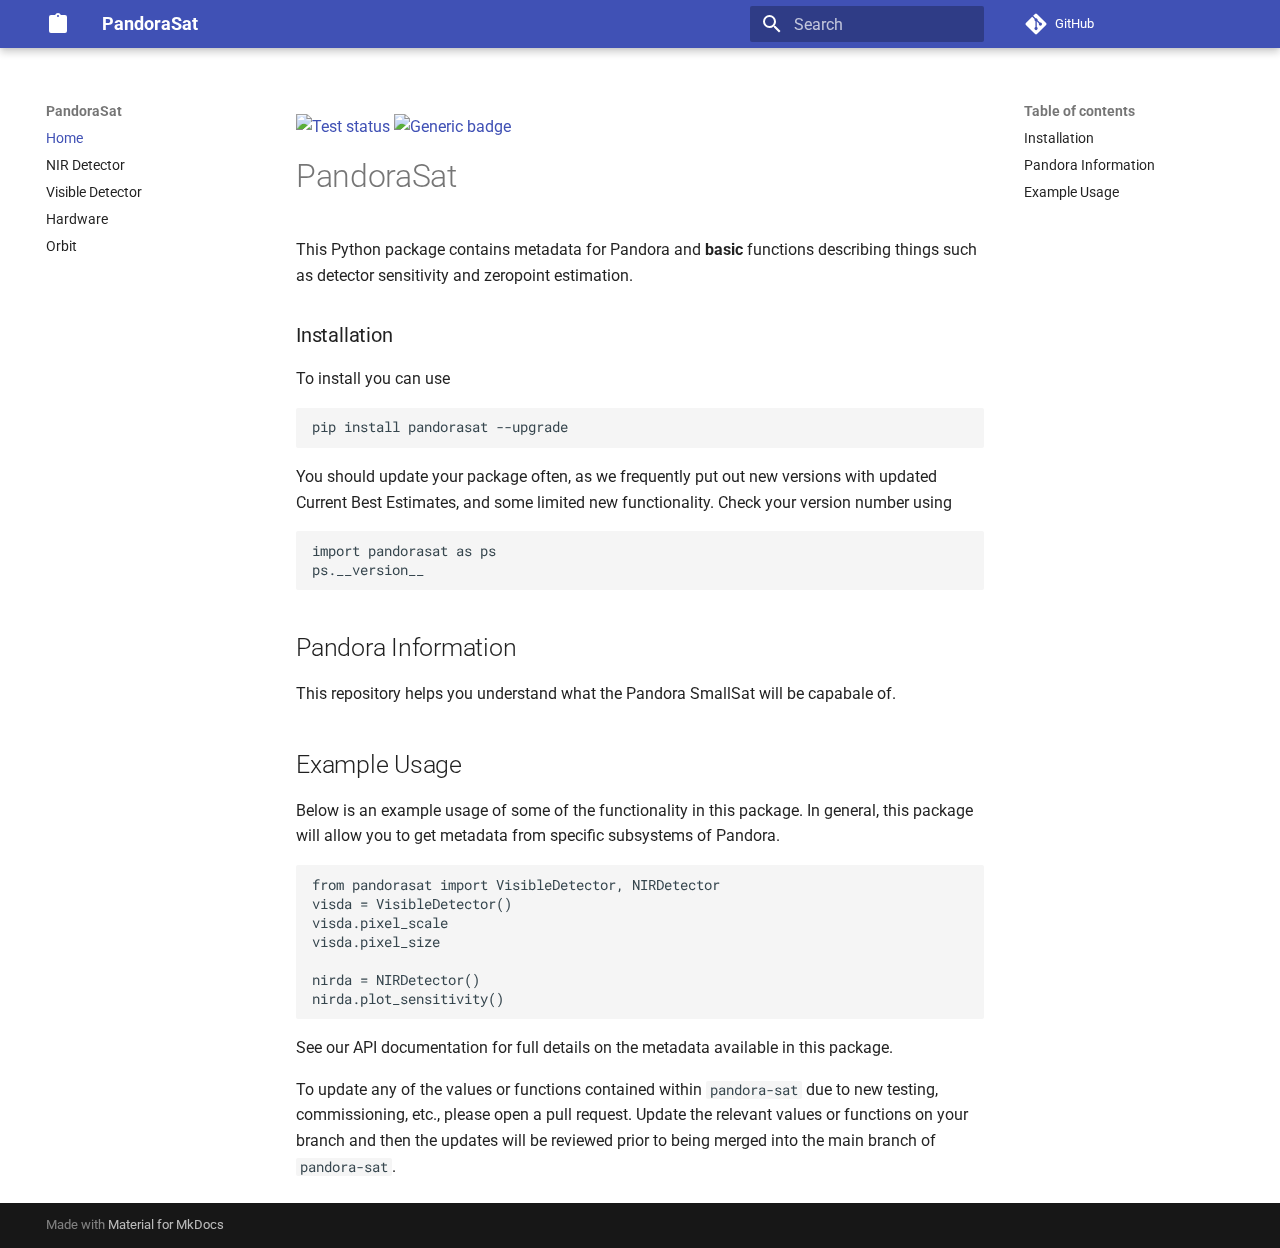
==== commit 3b308305: "Deployed 76814d0 with MkDocs version: 1.6.1" ====
--- a/index.html
+++ b/index.html
@@ -14,7 +14,7 @@
       
       
       <link rel="icon" href="assets/images/favicon.png">
-      <meta name="generator" content="mkdocs-1.6.0, mkdocs-material-9.5.23">
+      <meta name="generator" content="mkdocs-1.6.1, mkdocs-material-9.5.33">
     
     
       
@@ -22,7 +22,7 @@
       
     
     
-      <link rel="stylesheet" href="assets/stylesheets/main.6543a935.min.css">
+      <link rel="stylesheet" href="assets/stylesheets/main.3cba04c6.min.css">
       
       
 
@@ -135,7 +135,7 @@
       
     </form>
     <div class="md-search__output">
-      <div class="md-search__scrollwrap" data-md-scrollfix>
+      <div class="md-search__scrollwrap" tabindex="0" data-md-scrollfix>
         <div class="md-search-result" data-md-component="search-result">
           <div class="md-search-result__meta">
             Initializing search
@@ -152,7 +152,7 @@
         <a href="https://github.com/pandoramission/pandora-sat" title="Go to repository" class="md-source" data-md-component="source">
   <div class="md-source__icon md-icon">
     
-    <svg xmlns="http://www.w3.org/2000/svg" viewBox="0 0 448 512"><!--! Font Awesome Free 6.5.2 by @fontawesome - https://fontawesome.com License - https://fontawesome.com/license/free (Icons: CC BY 4.0, Fonts: SIL OFL 1.1, Code: MIT License) Copyright 2024 Fonticons, Inc.--><path d="M439.55 236.05 244 40.45a28.87 28.87 0 0 0-40.81 0l-40.66 40.63 51.52 51.52c27.06-9.14 52.68 16.77 43.39 43.68l49.66 49.66c34.23-11.8 61.18 31 35.47 56.69-26.49 26.49-70.21-2.87-56-37.34L240.22 199v121.85c25.3 12.54 22.26 41.85 9.08 55a34.34 34.34 0 0 1-48.55 0c-17.57-17.6-11.07-46.91 11.25-56v-123c-20.8-8.51-24.6-30.74-18.64-45L142.57 101 8.45 235.14a28.86 28.86 0 0 0 0 40.81l195.61 195.6a28.86 28.86 0 0 0 40.8 0l194.69-194.69a28.86 28.86 0 0 0 0-40.81z"/></svg>
+    <svg xmlns="http://www.w3.org/2000/svg" viewBox="0 0 448 512"><!--! Font Awesome Free 6.6.0 by @fontawesome - https://fontawesome.com License - https://fontawesome.com/license/free (Icons: CC BY 4.0, Fonts: SIL OFL 1.1, Code: MIT License) Copyright 2024 Fonticons, Inc.--><path d="M439.55 236.05 244 40.45a28.87 28.87 0 0 0-40.81 0l-40.66 40.63 51.52 51.52c27.06-9.14 52.68 16.77 43.39 43.68l49.66 49.66c34.23-11.8 61.18 31 35.47 56.69-26.49 26.49-70.21-2.87-56-37.34L240.22 199v121.85c25.3 12.54 22.26 41.85 9.08 55a34.34 34.34 0 0 1-48.55 0c-17.57-17.6-11.07-46.91 11.25-56v-123c-20.8-8.51-24.6-30.74-18.64-45L142.57 101 8.45 235.14a28.86 28.86 0 0 0 0 40.81l195.61 195.6a28.86 28.86 0 0 0 40.8 0l194.69-194.69a28.86 28.86 0 0 0 0-40.81z"/></svg>
   </div>
   <div class="md-source__repository">
     GitHub
@@ -198,7 +198,7 @@
       <a href="https://github.com/pandoramission/pandora-sat" title="Go to repository" class="md-source" data-md-component="source">
   <div class="md-source__icon md-icon">
     
-    <svg xmlns="http://www.w3.org/2000/svg" viewBox="0 0 448 512"><!--! Font Awesome Free 6.5.2 by @fontawesome - https://fontawesome.com License - https://fontawesome.com/license/free (Icons: CC BY 4.0, Fonts: SIL OFL 1.1, Code: MIT License) Copyright 2024 Fonticons, Inc.--><path d="M439.55 236.05 244 40.45a28.87 28.87 0 0 0-40.81 0l-40.66 40.63 51.52 51.52c27.06-9.14 52.68 16.77 43.39 43.68l49.66 49.66c34.23-11.8 61.18 31 35.47 56.69-26.49 26.49-70.21-2.87-56-37.34L240.22 199v121.85c25.3 12.54 22.26 41.85 9.08 55a34.34 34.34 0 0 1-48.55 0c-17.57-17.6-11.07-46.91 11.25-56v-123c-20.8-8.51-24.6-30.74-18.64-45L142.57 101 8.45 235.14a28.86 28.86 0 0 0 0 40.81l195.61 195.6a28.86 28.86 0 0 0 40.8 0l194.69-194.69a28.86 28.86 0 0 0 0-40.81z"/></svg>
+    <svg xmlns="http://www.w3.org/2000/svg" viewBox="0 0 448 512"><!--! Font Awesome Free 6.6.0 by @fontawesome - https://fontawesome.com License - https://fontawesome.com/license/free (Icons: CC BY 4.0, Fonts: SIL OFL 1.1, Code: MIT License) Copyright 2024 Fonticons, Inc.--><path d="M439.55 236.05 244 40.45a28.87 28.87 0 0 0-40.81 0l-40.66 40.63 51.52 51.52c27.06-9.14 52.68 16.77 43.39 43.68l49.66 49.66c34.23-11.8 61.18 31 35.47 56.69-26.49 26.49-70.21-2.87-56-37.34L240.22 199v121.85c25.3 12.54 22.26 41.85 9.08 55a34.34 34.34 0 0 1-48.55 0c-17.57-17.6-11.07-46.91 11.25-56v-123c-20.8-8.51-24.6-30.74-18.64-45L142.57 101 8.45 235.14a28.86 28.86 0 0 0 0 40.81l195.61 195.6a28.86 28.86 0 0 0 40.8 0l194.69-194.69a28.86 28.86 0 0 0 0-40.81z"/></svg>
   </div>
   <div class="md-source__repository">
     GitHub
@@ -327,6 +327,46 @@
   
   <span class="md-ellipsis">
     Visible Detector
+  </span>
+  
+
+      </a>
+    </li>
+  
+
+    
+      
+      
+  
+  
+  
+  
+    <li class="md-nav__item">
+      <a href="hardware/" class="md-nav__link">
+        
+  
+  <span class="md-ellipsis">
+    Hardware
+  </span>
+  
+
+      </a>
+    </li>
+  
+
+    
+      
+      
+  
+  
+  
+  
+    <li class="md-nav__item">
+      <a href="orbit/" class="md-nav__link">
+        
+  
+  <span class="md-ellipsis">
+    Orbit
   </span>
   
 
@@ -411,7 +451,7 @@
 <p>This Python package contains metadata for Pandora and <strong>basic</strong> functions describing things such as detector sensitivity and zeropoint estimation.</p>
 <h3 id="installation">Installation</h3>
 <p>To install you can use</p>
-<pre><code>pip install pandora-sat --upgrade
+<pre><code>pip install pandorasat --upgrade
 </code></pre>
 <p>You should update your package often, as we frequently put out new versions with updated Current Best Estimates, and some limited new functionality. Check your version number using</p>
 <pre><code>import pandorasat as ps
@@ -480,7 +520,7 @@
     <script id="__config" type="application/json">{"base": ".", "features": [], "search": "assets/javascripts/workers/search.b8dbb3d2.min.js", "translations": {"clipboard.copied": "Copied to clipboard", "clipboard.copy": "Copy to clipboard", "search.result.more.one": "1 more on this page", "search.result.more.other": "# more on this page", "search.result.none": "No matching documents", "search.result.one": "1 matching document", "search.result.other": "# matching documents", "search.result.placeholder": "Type to start searching", "search.result.term.missing": "Missing", "select.version": "Select version"}}</script>
     
     
-      <script src="assets/javascripts/bundle.ebd0bdb7.min.js"></script>
+      <script src="assets/javascripts/bundle.af256bd8.min.js"></script>
       
         <script src="javascripts/mathjax.js"></script>
       
--- a/assets/stylesheets/main.3cba04c6.min.css
+++ b/assets/stylesheets/main.3cba04c6.min.css
@@ -0,0 +1 @@
+@charset "UTF-8";html{-webkit-text-size-adjust:none;-moz-text-size-adjust:none;text-size-adjust:none;box-sizing:border-box}*,:after,:before{box-sizing:inherit}@media (prefers-reduced-motion){*,:after,:before{transition:none!important}}body{margin:0}a,button,input,label{-webkit-tap-highlight-color:transparent}a{color:inherit;text-decoration:none}hr{border:0;box-sizing:initial;display:block;height:.05rem;overflow:visible;padding:0}small{font-size:80%}sub,sup{line-height:1em}img{border-style:none}table{border-collapse:initial;border-spacing:0}td,th{font-weight:400;vertical-align:top}button{background:#0000;border:0;font-family:inherit;font-size:inherit;margin:0;padding:0}input{border:0;outline:none}:root{--md-primary-fg-color:#4051b5;--md-primary-fg-color--light:#5d6cc0;--md-primary-fg-color--dark:#303fa1;--md-primary-bg-color:#fff;--md-primary-bg-color--light:#ffffffb3;--md-accent-fg-color:#526cfe;--md-accent-fg-color--transparent:#526cfe1a;--md-accent-bg-color:#fff;--md-accent-bg-color--light:#ffffffb3}[data-md-color-scheme=default]{color-scheme:light}[data-md-color-scheme=default] img[src$="#gh-dark-mode-only"],[data-md-color-scheme=default] img[src$="#only-dark"]{display:none}:root,[data-md-color-scheme=default]{--md-hue:225deg;--md-default-fg-color:#000000de;--md-default-fg-color--light:#0000008a;--md-default-fg-color--lighter:#00000052;--md-default-fg-color--lightest:#00000012;--md-default-bg-color:#fff;--md-default-bg-color--light:#ffffffb3;--md-default-bg-color--lighter:#ffffff4d;--md-default-bg-color--lightest:#ffffff1f;--md-code-fg-color:#36464e;--md-code-bg-color:#f5f5f5;--md-code-hl-color:#4287ff;--md-code-hl-color--light:#4287ff1a;--md-code-hl-number-color:#d52a2a;--md-code-hl-special-color:#db1457;--md-code-hl-function-color:#a846b9;--md-code-hl-constant-color:#6e59d9;--md-code-hl-keyword-color:#3f6ec6;--md-code-hl-string-color:#1c7d4d;--md-code-hl-name-color:var(--md-code-fg-color);--md-code-hl-operator-color:var(--md-default-fg-color--light);--md-code-hl-punctuation-color:var(--md-default-fg-color--light);--md-code-hl-comment-color:var(--md-default-fg-color--light);--md-code-hl-generic-color:var(--md-default-fg-color--light);--md-code-hl-variable-color:var(--md-default-fg-color--light);--md-typeset-color:var(--md-default-fg-color);--md-typeset-a-color:var(--md-primary-fg-color);--md-typeset-del-color:#f5503d26;--md-typeset-ins-color:#0bd57026;--md-typeset-kbd-color:#fafafa;--md-typeset-kbd-accent-color:#fff;--md-typeset-kbd-border-color:#b8b8b8;--md-typeset-mark-color:#ffff0080;--md-typeset-table-color:#0000001f;--md-typeset-table-color--light:rgba(0,0,0,.035);--md-admonition-fg-color:var(--md-default-fg-color);--md-admonition-bg-color:var(--md-default-bg-color);--md-warning-fg-color:#000000de;--md-warning-bg-color:#ff9;--md-footer-fg-color:#fff;--md-footer-fg-color--light:#ffffffb3;--md-footer-fg-color--lighter:#ffffff73;--md-footer-bg-color:#000000de;--md-footer-bg-color--dark:#00000052;--md-shadow-z1:0 0.2rem 0.5rem #0000000d,0 0 0.05rem #0000001a;--md-shadow-z2:0 0.2rem 0.5rem #0000001a,0 0 0.05rem #00000040;--md-shadow-z3:0 0.2rem 0.5rem #0003,0 0 0.05rem #00000059}.md-icon svg{fill:currentcolor;display:block;height:1.2rem;width:1.2rem}body{-webkit-font-smoothing:antialiased;-moz-osx-font-smoothing:grayscale;--md-text-font-family:var(--md-text-font,_),-apple-system,BlinkMacSystemFont,Helvetica,Arial,sans-serif;--md-code-font-family:var(--md-code-font,_),SFMono-Regular,Consolas,Menlo,monospace}aside,body,input{font-feature-settings:"kern","liga";color:var(--md-typeset-color);font-family:var(--md-text-font-family)}code,kbd,pre{font-feature-settings:"kern";font-family:var(--md-code-font-family)}:root{--md-typeset-table-sort-icon:url('data:image/svg+xml;charset=utf-8,<svg xmlns="http://www.w3.org/2000/svg" viewBox="0 0 24 24"><path d="m18 21-4-4h3V7h-3l4-4 4 4h-3v10h3M2 19v-2h10v2M2 13v-2h7v2M2 7V5h4v2H2Z"/></svg>');--md-typeset-table-sort-icon--asc:url('data:image/svg+xml;charset=utf-8,<svg xmlns="http://www.w3.org/2000/svg" viewBox="0 0 24 24"><path d="M19 17h3l-4 4-4-4h3V3h2M2 17h10v2H2M6 5v2H2V5m0 6h7v2H2v-2Z"/></svg>');--md-typeset-table-sort-icon--desc:url('data:image/svg+xml;charset=utf-8,<svg xmlns="http://www.w3.org/2000/svg" viewBox="0 0 24 24"><path d="M19 7h3l-4-4-4 4h3v14h2M2 17h10v2H2M6 5v2H2V5m0 6h7v2H2v-2Z"/></svg>')}.md-typeset{-webkit-print-color-adjust:exact;color-adjust:exact;font-size:.8rem;line-height:1.6}@media print{.md-typeset{font-size:.68rem}}.md-typeset blockquote,.md-typeset dl,.md-typeset figure,.md-typeset ol,.md-typeset pre,.md-typeset ul{margin-bottom:1em;margin-top:1em}.md-typeset h1{color:var(--md-default-fg-color--light);font-size:2em;line-height:1.3;margin:0 0 1.25em}.md-typeset h1,.md-typeset h2{font-weight:300;letter-spacing:-.01em}.md-typeset h2{font-size:1.5625em;line-height:1.4;margin:1.6em 0 .64em}.md-typeset h3{font-size:1.25em;font-weight:400;letter-spacing:-.01em;line-height:1.5;margin:1.6em 0 .8em}.md-typeset h2+h3{margin-top:.8em}.md-typeset h4{font-weight:700;letter-spacing:-.01em;margin:1em 0}.md-typeset h5,.md-typeset h6{color:var(--md-default-fg-color--light);font-size:.8em;font-weight:700;letter-spacing:-.01em;margin:1.25em 0}.md-typeset h5{text-transform:uppercase}.md-typeset hr{border-bottom:.05rem solid var(--md-default-fg-color--lightest);display:flow-root;margin:1.5em 0}.md-typeset a{color:var(--md-typeset-a-color);word-break:break-word}.md-typeset a,.md-typeset a:before{transition:color 125ms}.md-typeset a:focus,.md-typeset a:hover{color:var(--md-accent-fg-color)}.md-typeset a:focus code,.md-typeset a:hover code{background-color:var(--md-accent-fg-color--transparent)}.md-typeset a code{color:currentcolor;transition:background-color 125ms}.md-typeset a.focus-visible{outline-color:var(--md-accent-fg-color);outline-offset:.2rem}.md-typeset code,.md-typeset kbd,.md-typeset pre{color:var(--md-code-fg-color);direction:ltr;font-variant-ligatures:none}@media print{.md-typeset code,.md-typeset kbd,.md-typeset pre{white-space:pre-wrap}}.md-typeset code{background-color:var(--md-code-bg-color);border-radius:.1rem;-webkit-box-decoration-break:clone;box-decoration-break:clone;font-size:.85em;padding:0 .2941176471em;word-break:break-word}.md-typeset code:not(.focus-visible){-webkit-tap-highlight-color:transparent;outline:none}.md-typeset pre{display:flow-root;line-height:1.4;position:relative}.md-typeset pre>code{-webkit-box-decoration-break:slice;box-decoration-break:slice;box-shadow:none;display:block;margin:0;outline-color:var(--md-accent-fg-color);overflow:auto;padding:.7720588235em 1.1764705882em;scrollbar-color:var(--md-default-fg-color--lighter) #0000;scrollbar-width:thin;touch-action:auto;word-break:normal}.md-typeset pre>code:hover{scrollbar-color:var(--md-accent-fg-color) #0000}.md-typeset pre>code::-webkit-scrollbar{height:.2rem;width:.2rem}.md-typeset pre>code::-webkit-scrollbar-thumb{background-color:var(--md-default-fg-color--lighter)}.md-typeset pre>code::-webkit-scrollbar-thumb:hover{background-color:var(--md-accent-fg-color)}.md-typeset kbd{background-color:var(--md-typeset-kbd-color);border-radius:.1rem;box-shadow:0 .1rem 0 .05rem var(--md-typeset-kbd-border-color),0 .1rem 0 var(--md-typeset-kbd-border-color),0 -.1rem .2rem var(--md-typeset-kbd-accent-color) inset;color:var(--md-default-fg-color);display:inline-block;font-size:.75em;padding:0 .6666666667em;vertical-align:text-top;word-break:break-word}.md-typeset mark{background-color:var(--md-typeset-mark-color);-webkit-box-decoration-break:clone;box-decoration-break:clone;color:inherit;word-break:break-word}.md-typeset abbr{border-bottom:.05rem dotted var(--md-default-fg-color--light);cursor:help;text-decoration:none}.md-typeset small{opacity:.75}[dir=ltr] .md-typeset sub,[dir=ltr] .md-typeset sup{margin-left:.078125em}[dir=rtl] .md-typeset sub,[dir=rtl] .md-typeset sup{margin-right:.078125em}[dir=ltr] .md-typeset blockquote{padding-left:.6rem}[dir=rtl] .md-typeset blockquote{padding-right:.6rem}[dir=ltr] .md-typeset blockquote{border-left:.2rem solid var(--md-default-fg-color--lighter)}[dir=rtl] .md-typeset blockquote{border-right:.2rem solid var(--md-default-fg-color--lighter)}.md-typeset blockquote{color:var(--md-default-fg-color--light);margin-left:0;margin-right:0}.md-typeset ul{list-style-type:disc}[dir=ltr] .md-typeset ol,[dir=ltr] .md-typeset ul{margin-left:.625em}[dir=rtl] .md-typeset ol,[dir=rtl] .md-typeset ul{margin-right:.625em}.md-typeset ol,.md-typeset ul{padding:0}.md-typeset ol:not([hidden]),.md-typeset ul:not([hidden]){display:flow-root}.md-typeset ol ol,.md-typeset ul ol{list-style-type:lower-alpha}.md-typeset ol ol ol,.md-typeset ul ol ol{list-style-type:lower-roman}[dir=ltr] .md-typeset ol li,[dir=ltr] .md-typeset ul li{margin-left:1.25em}[dir=rtl] .md-typeset ol li,[dir=rtl] .md-typeset ul li{margin-right:1.25em}.md-typeset ol li,.md-typeset ul li{margin-bottom:.5em}.md-typeset ol li blockquote,.md-typeset ol li p,.md-typeset ul li blockquote,.md-typeset ul li p{margin:.5em 0}.md-typeset ol li:last-child,.md-typeset ul li:last-child{margin-bottom:0}[dir=ltr] .md-typeset ol li ol,[dir=ltr] .md-typeset ol li ul,[dir=ltr] .md-typeset ul li ol,[dir=ltr] .md-typeset ul li ul{margin-left:.625em}[dir=rtl] .md-typeset ol li ol,[dir=rtl] .md-typeset ol li ul,[dir=rtl] .md-typeset ul li ol,[dir=rtl] .md-typeset ul li ul{margin-right:.625em}.md-typeset ol li ol,.md-typeset ol li ul,.md-typeset ul li ol,.md-typeset ul li ul{margin-bottom:.5em;margin-top:.5em}[dir=ltr] .md-typeset dd{margin-left:1.875em}[dir=rtl] .md-typeset dd{margin-right:1.875em}.md-typeset dd{margin-bottom:1.5em;margin-top:1em}.md-typeset img,.md-typeset svg,.md-typeset video{height:auto;max-width:100%}.md-typeset img[align=left]{margin:1em 1em 1em 0}.md-typeset img[align=right]{margin:1em 0 1em 1em}.md-typeset img[align]:only-child{margin-top:0}.md-typeset figure{display:flow-root;margin:1em auto;max-width:100%;text-align:center;width:-moz-fit-content;width:fit-content}.md-typeset figure img{display:block;margin:0 auto}.md-typeset figcaption{font-style:italic;margin:1em auto;max-width:24rem}.md-typeset iframe{max-width:100%}.md-typeset table:not([class]){background-color:var(--md-default-bg-color);border:.05rem solid var(--md-typeset-table-color);border-radius:.1rem;display:inline-block;font-size:.64rem;max-width:100%;overflow:auto;touch-action:auto}@media print{.md-typeset table:not([class]){display:table}}.md-typeset table:not([class])+*{margin-top:1.5em}.md-typeset table:not([class]) td>:first-child,.md-typeset table:not([class]) th>:first-child{margin-top:0}.md-typeset table:not([class]) td>:last-child,.md-typeset table:not([class]) th>:last-child{margin-bottom:0}.md-typeset table:not([class]) td:not([align]),.md-typeset table:not([class]) th:not([align]){text-align:left}[dir=rtl] .md-typeset table:not([class]) td:not([align]),[dir=rtl] .md-typeset table:not([class]) th:not([align]){text-align:right}.md-typeset table:not([class]) th{font-weight:700;min-width:5rem;padding:.9375em 1.25em;vertical-align:top}.md-typeset table:not([class]) td{border-top:.05rem solid var(--md-typeset-table-color);padding:.9375em 1.25em;vertical-align:top}.md-typeset table:not([class]) tbody tr{transition:background-color 125ms}.md-typeset table:not([class]) tbody tr:hover{background-color:var(--md-typeset-table-color--light);box-shadow:0 .05rem 0 var(--md-default-bg-color) inset}.md-typeset table:not([class]) a{word-break:normal}.md-typeset table th[role=columnheader]{cursor:pointer}[dir=ltr] .md-typeset table th[role=columnheader]:after{margin-left:.5em}[dir=rtl] .md-typeset table th[role=columnheader]:after{margin-right:.5em}.md-typeset table th[role=columnheader]:after{content:"";display:inline-block;height:1.2em;-webkit-mask-image:var(--md-typeset-table-sort-icon);mask-image:var(--md-typeset-table-sort-icon);-webkit-mask-repeat:no-repeat;mask-repeat:no-repeat;-webkit-mask-size:contain;mask-size:contain;transition:background-color 125ms;vertical-align:text-bottom;width:1.2em}.md-typeset table th[role=columnheader]:hover:after{background-color:var(--md-default-fg-color--lighter)}.md-typeset table th[role=columnheader][aria-sort=ascending]:after{background-color:var(--md-default-fg-color--light);-webkit-mask-image:var(--md-typeset-table-sort-icon--asc);mask-image:var(--md-typeset-table-sort-icon--asc)}.md-typeset table th[role=columnheader][aria-sort=descending]:after{background-color:var(--md-default-fg-color--light);-webkit-mask-image:var(--md-typeset-table-sort-icon--desc);mask-image:var(--md-typeset-table-sort-icon--desc)}.md-typeset__scrollwrap{margin:1em -.8rem;overflow-x:auto;touch-action:auto}.md-typeset__table{display:inline-block;margin-bottom:.5em;padding:0 .8rem}@media print{.md-typeset__table{display:block}}html .md-typeset__table table{display:table;margin:0;overflow:hidden;width:100%}@media screen and (max-width:44.984375em){.md-content__inner>pre{margin:1em -.8rem}.md-content__inner>pre code{border-radius:0}}.md-typeset .md-author{border-radius:100%;display:block;flex-shrink:0;height:1.6rem;overflow:hidden;position:relative;transition:color 125ms,transform 125ms;width:1.6rem}.md-typeset .md-author img{display:block}.md-typeset .md-author--more{background:var(--md-default-fg-color--lightest);color:var(--md-default-fg-color--lighter);font-size:.6rem;font-weight:700;line-height:1.6rem;text-align:center}.md-typeset .md-author--long{height:2.4rem;width:2.4rem}.md-typeset a.md-author{transform:scale(1)}.md-typeset a.md-author img{border-radius:100%;filter:grayscale(100%) opacity(75%);transition:filter 125ms}.md-typeset a.md-author:focus,.md-typeset a.md-author:hover{transform:scale(1.1);z-index:1}.md-typeset a.md-author:focus img,.md-typeset a.md-author:hover img{filter:grayscale(0)}.md-banner{background-color:var(--md-footer-bg-color);color:var(--md-footer-fg-color);overflow:auto}@media print{.md-banner{display:none}}.md-banner--warning{background-color:var(--md-warning-bg-color);color:var(--md-warning-fg-color)}.md-banner__inner{font-size:.7rem;margin:.6rem auto;padding:0 .8rem}[dir=ltr] .md-banner__button{float:right}[dir=rtl] .md-banner__button{float:left}.md-banner__button{color:inherit;cursor:pointer;transition:opacity .25s}.no-js .md-banner__button{display:none}.md-banner__button:hover{opacity:.7}html{font-size:125%;height:100%;overflow-x:hidden}@media screen and (min-width:100em){html{font-size:137.5%}}@media screen and (min-width:125em){html{font-size:150%}}body{background-color:var(--md-default-bg-color);display:flex;flex-direction:column;font-size:.5rem;min-height:100%;position:relative;width:100%}@media print{body{display:block}}@media screen and (max-width:59.984375em){body[data-md-scrolllock]{position:fixed}}.md-grid{margin-left:auto;margin-right:auto;max-width:61rem}.md-container{display:flex;flex-direction:column;flex-grow:1}@media print{.md-container{display:block}}.md-main{flex-grow:1}.md-main__inner{display:flex;height:100%;margin-top:1.5rem}.md-ellipsis{overflow:hidden;text-overflow:ellipsis}.md-toggle{display:none}.md-option{height:0;opacity:0;position:absolute;width:0}.md-option:checked+label:not([hidden]){display:block}.md-option.focus-visible+label{outline-color:var(--md-accent-fg-color);outline-style:auto}.md-skip{background-color:var(--md-default-fg-color);border-radius:.1rem;color:var(--md-default-bg-color);font-size:.64rem;margin:.5rem;opacity:0;outline-color:var(--md-accent-fg-color);padding:.3rem .5rem;position:fixed;transform:translateY(.4rem);z-index:-1}.md-skip:focus{opacity:1;transform:translateY(0);transition:transform .25s cubic-bezier(.4,0,.2,1),opacity 175ms 75ms;z-index:10}@page{margin:25mm}:root{--md-clipboard-icon:url('data:image/svg+xml;charset=utf-8,<svg xmlns="http://www.w3.org/2000/svg" viewBox="0 0 24 24"><path d="M19 21H8V7h11m0-2H8a2 2 0 0 0-2 2v14a2 2 0 0 0 2 2h11a2 2 0 0 0 2-2V7a2 2 0 0 0-2-2m-3-4H4a2 2 0 0 0-2 2v14h2V3h12V1Z"/></svg>')}.md-clipboard{border-radius:.1rem;color:var(--md-default-fg-color--lightest);cursor:pointer;height:1.5em;outline-color:var(--md-accent-fg-color);outline-offset:.1rem;position:absolute;right:.5em;top:.5em;transition:color .25s;width:1.5em;z-index:1}@media print{.md-clipboard{display:none}}.md-clipboard:not(.focus-visible){-webkit-tap-highlight-color:transparent;outline:none}:hover>.md-clipboard{color:var(--md-default-fg-color--light)}.md-clipboard:focus,.md-clipboard:hover{color:var(--md-accent-fg-color)}.md-clipboard:after{background-color:currentcolor;content:"";display:block;height:1.125em;margin:0 auto;-webkit-mask-image:var(--md-clipboard-icon);mask-image:var(--md-clipboard-icon);-webkit-mask-position:center;mask-position:center;-webkit-mask-repeat:no-repeat;mask-repeat:no-repeat;-webkit-mask-size:contain;mask-size:contain;width:1.125em}.md-clipboard--inline{cursor:pointer}.md-clipboard--inline code{transition:color .25s,background-color .25s}.md-clipboard--inline:focus code,.md-clipboard--inline:hover code{background-color:var(--md-accent-fg-color--transparent);color:var(--md-accent-fg-color)}.md-typeset .md-code__content{display:grid}@keyframes consent{0%{opacity:0;transform:translateY(100%)}to{opacity:1;transform:translateY(0)}}@keyframes overlay{0%{opacity:0}to{opacity:1}}.md-consent__overlay{animation:overlay .25s both;-webkit-backdrop-filter:blur(.1rem);backdrop-filter:blur(.1rem);background-color:#0000008a;height:100%;opacity:1;position:fixed;top:0;width:100%;z-index:5}.md-consent__inner{animation:consent .5s cubic-bezier(.1,.7,.1,1) both;background-color:var(--md-default-bg-color);border:0;border-radius:.1rem;bottom:0;box-shadow:0 0 .2rem #0000001a,0 .2rem .4rem #0003;max-height:100%;overflow:auto;padding:0;position:fixed;width:100%;z-index:5}.md-consent__form{padding:.8rem}.md-consent__settings{display:none;margin:1em 0}input:checked+.md-consent__settings{display:block}.md-consent__controls{margin-bottom:.8rem}.md-typeset .md-consent__controls .md-button{display:inline}@media screen and (max-width:44.984375em){.md-typeset .md-consent__controls .md-button{display:block;margin-top:.4rem;text-align:center;width:100%}}.md-consent label{cursor:pointer}.md-content{flex-grow:1;min-width:0}.md-content__inner{margin:0 .8rem 1.2rem;padding-top:.6rem}@media screen and (min-width:76.25em){[dir=ltr] .md-sidebar--primary:not([hidden])~.md-content>.md-content__inner{margin-left:1.2rem}[dir=ltr] .md-sidebar--secondary:not([hidden])~.md-content>.md-content__inner,[dir=rtl] .md-sidebar--primary:not([hidden])~.md-content>.md-content__inner{margin-right:1.2rem}[dir=rtl] .md-sidebar--secondary:not([hidden])~.md-content>.md-content__inner{margin-left:1.2rem}}.md-content__inner:before{content:"";display:block;height:.4rem}.md-content__inner>:last-child{margin-bottom:0}[dir=ltr] .md-content__button{float:right}[dir=rtl] .md-content__button{float:left}[dir=ltr] .md-content__button{margin-left:.4rem}[dir=rtl] .md-content__button{margin-right:.4rem}.md-content__button{margin:.4rem 0;padding:0}@media print{.md-content__button{display:none}}.md-typeset .md-content__button{color:var(--md-default-fg-color--lighter)}.md-content__button svg{display:inline;vertical-align:top}[dir=rtl] .md-content__button svg{transform:scaleX(-1)}[dir=ltr] .md-dialog{right:.8rem}[dir=rtl] .md-dialog{left:.8rem}.md-dialog{background-color:var(--md-default-fg-color);border-radius:.1rem;bottom:.8rem;box-shadow:var(--md-shadow-z3);min-width:11.1rem;opacity:0;padding:.4rem .6rem;pointer-events:none;position:fixed;transform:translateY(100%);transition:transform 0ms .4s,opacity .4s;z-index:4}@media print{.md-dialog{display:none}}.md-dialog--active{opacity:1;pointer-events:auto;transform:translateY(0);transition:transform .4s cubic-bezier(.075,.85,.175,1),opacity .4s}.md-dialog__inner{color:var(--md-default-bg-color);font-size:.7rem}.md-feedback{margin:2em 0 1em;text-align:center}.md-feedback fieldset{border:none;margin:0;padding:0}.md-feedback__title{font-weight:700;margin:1em auto}.md-feedback__inner{position:relative}.md-feedback__list{display:flex;flex-wrap:wrap;place-content:baseline center;position:relative}.md-feedback__list:hover .md-icon:not(:disabled){color:var(--md-default-fg-color--lighter)}:disabled .md-feedback__list{min-height:1.8rem}.md-feedback__icon{color:var(--md-default-fg-color--light);cursor:pointer;flex-shrink:0;margin:0 .1rem;transition:color 125ms}.md-feedback__icon:not(:disabled).md-icon:hover{color:var(--md-accent-fg-color)}.md-feedback__icon:disabled{color:var(--md-default-fg-color--lightest);pointer-events:none}.md-feedback__note{opacity:0;position:relative;transform:translateY(.4rem);transition:transform .4s cubic-bezier(.1,.7,.1,1),opacity .15s}.md-feedback__note>*{margin:0 auto;max-width:16rem}:disabled .md-feedback__note{opacity:1;transform:translateY(0)}.md-footer{background-color:var(--md-footer-bg-color);color:var(--md-footer-fg-color)}@media print{.md-footer{display:none}}.md-footer__inner{justify-content:space-between;overflow:auto;padding:.2rem}.md-footer__inner:not([hidden]){display:flex}.md-footer__link{align-items:end;display:flex;flex-grow:0.01;margin-bottom:.4rem;margin-top:1rem;max-width:100%;outline-color:var(--md-accent-fg-color);overflow:hidden;transition:opacity .25s}.md-footer__link:focus,.md-footer__link:hover{opacity:.7}[dir=rtl] .md-footer__link svg{transform:scaleX(-1)}@media screen and (max-width:44.984375em){.md-footer__link--prev{flex-shrink:0}.md-footer__link--prev .md-footer__title{display:none}}[dir=ltr] .md-footer__link--next{margin-left:auto}[dir=rtl] .md-footer__link--next{margin-right:auto}.md-footer__link--next{text-align:right}[dir=rtl] .md-footer__link--next{text-align:left}.md-footer__title{flex-grow:1;font-size:.9rem;margin-bottom:.7rem;max-width:calc(100% - 2.4rem);padding:0 1rem;white-space:nowrap}.md-footer__button{margin:.2rem;padding:.4rem}.md-footer__direction{font-size:.64rem;opacity:.7}.md-footer-meta{background-color:var(--md-footer-bg-color--dark)}.md-footer-meta__inner{display:flex;flex-wrap:wrap;justify-content:space-between;padding:.2rem}html .md-footer-meta.md-typeset a{color:var(--md-footer-fg-color--light)}html .md-footer-meta.md-typeset a:focus,html .md-footer-meta.md-typeset a:hover{color:var(--md-footer-fg-color)}.md-copyright{color:var(--md-footer-fg-color--lighter);font-size:.64rem;margin:auto .6rem;padding:.4rem 0;width:100%}@media screen and (min-width:45em){.md-copyright{width:auto}}.md-copyright__highlight{color:var(--md-footer-fg-color--light)}.md-social{display:inline-flex;gap:.2rem;margin:0 .4rem;padding:.2rem 0 .6rem}@media screen and (min-width:45em){.md-social{padding:.6rem 0}}.md-social__link{display:inline-block;height:1.6rem;text-align:center;width:1.6rem}.md-social__link:before{line-height:1.9}.md-social__link svg{fill:currentcolor;max-height:.8rem;vertical-align:-25%}.md-typeset .md-button{border:.1rem solid;border-radius:.1rem;color:var(--md-primary-fg-color);cursor:pointer;display:inline-block;font-weight:700;padding:.625em 2em;transition:color 125ms,background-color 125ms,border-color 125ms}.md-typeset .md-button--primary{background-color:var(--md-primary-fg-color);border-color:var(--md-primary-fg-color);color:var(--md-primary-bg-color)}.md-typeset .md-button:focus,.md-typeset .md-button:hover{background-color:var(--md-accent-fg-color);border-color:var(--md-accent-fg-color);color:var(--md-accent-bg-color)}[dir=ltr] .md-typeset .md-input{border-top-left-radius:.1rem}[dir=ltr] .md-typeset .md-input,[dir=rtl] .md-typeset .md-input{border-top-right-radius:.1rem}[dir=rtl] .md-typeset .md-input{border-top-left-radius:.1rem}.md-typeset .md-input{border-bottom:.1rem solid var(--md-default-fg-color--lighter);box-shadow:var(--md-shadow-z1);font-size:.8rem;height:1.8rem;padding:0 .6rem;transition:border .25s,box-shadow .25s}.md-typeset .md-input:focus,.md-typeset .md-input:hover{border-bottom-color:var(--md-accent-fg-color);box-shadow:var(--md-shadow-z2)}.md-typeset .md-input--stretch{width:100%}.md-header{background-color:var(--md-primary-fg-color);box-shadow:0 0 .2rem #0000,0 .2rem .4rem #0000;color:var(--md-primary-bg-color);display:block;left:0;position:sticky;right:0;top:0;z-index:4}@media print{.md-header{display:none}}.md-header[hidden]{transform:translateY(-100%);transition:transform .25s cubic-bezier(.8,0,.6,1),box-shadow .25s}.md-header--shadow{box-shadow:0 0 .2rem #0000001a,0 .2rem .4rem #0003;transition:transform .25s cubic-bezier(.1,.7,.1,1),box-shadow .25s}.md-header__inner{align-items:center;display:flex;padding:0 .2rem}.md-header__button{color:currentcolor;cursor:pointer;margin:.2rem;outline-color:var(--md-accent-fg-color);padding:.4rem;position:relative;transition:opacity .25s;vertical-align:middle;z-index:1}.md-header__button:hover{opacity:.7}.md-header__button:not([hidden]){display:inline-block}.md-header__button:not(.focus-visible){-webkit-tap-highlight-color:transparent;outline:none}.md-header__button.md-logo{margin:.2rem;padding:.4rem}@media screen and (max-width:76.234375em){.md-header__button.md-logo{display:none}}.md-header__button.md-logo img,.md-header__button.md-logo svg{fill:currentcolor;display:block;height:1.2rem;width:auto}@media screen and (min-width:60em){.md-header__button[for=__search]{display:none}}.no-js .md-header__button[for=__search]{display:none}[dir=rtl] .md-header__button[for=__search] svg{transform:scaleX(-1)}@media screen and (min-width:76.25em){.md-header__button[for=__drawer]{display:none}}.md-header__topic{display:flex;max-width:100%;position:absolute;transition:transform .4s cubic-bezier(.1,.7,.1,1),opacity .15s;white-space:nowrap}.md-header__topic+.md-header__topic{opacity:0;pointer-events:none;transform:translateX(1.25rem);transition:transform .4s cubic-bezier(1,.7,.1,.1),opacity .15s;z-index:-1}[dir=rtl] .md-header__topic+.md-header__topic{transform:translateX(-1.25rem)}.md-header__topic:first-child{font-weight:700}[dir=ltr] .md-header__title{margin-left:1rem;margin-right:.4rem}[dir=rtl] .md-header__title{margin-left:.4rem;margin-right:1rem}.md-header__title{flex-grow:1;font-size:.9rem;height:2.4rem;line-height:2.4rem}.md-header__title--active .md-header__topic{opacity:0;pointer-events:none;transform:translateX(-1.25rem);transition:transform .4s cubic-bezier(1,.7,.1,.1),opacity .15s;z-index:-1}[dir=rtl] .md-header__title--active .md-header__topic{transform:translateX(1.25rem)}.md-header__title--active .md-header__topic+.md-header__topic{opacity:1;pointer-events:auto;transform:translateX(0);transition:transform .4s cubic-bezier(.1,.7,.1,1),opacity .15s;z-index:0}.md-header__title>.md-header__ellipsis{height:100%;position:relative;width:100%}.md-header__option{display:flex;flex-shrink:0;max-width:100%;transition:max-width 0ms .25s,opacity .25s .25s;white-space:nowrap}[data-md-toggle=search]:checked~.md-header .md-header__option{max-width:0;opacity:0;transition:max-width 0ms,opacity 0ms}.md-header__option>input{bottom:0}.md-header__source{display:none}@media screen and (min-width:60em){[dir=ltr] .md-header__source{margin-left:1rem}[dir=rtl] .md-header__source{margin-right:1rem}.md-header__source{display:block;max-width:11.7rem;width:11.7rem}}@media screen and (min-width:76.25em){[dir=ltr] .md-header__source{margin-left:1.4rem}[dir=rtl] .md-header__source{margin-right:1.4rem}}.md-meta{color:var(--md-default-fg-color--light);font-size:.7rem;line-height:1.3}.md-meta__list{display:inline-flex;flex-wrap:wrap;list-style:none;margin:0;padding:0}.md-meta__item:not(:last-child):after{content:"·";margin-left:.2rem;margin-right:.2rem}.md-meta__link{color:var(--md-typeset-a-color)}.md-meta__link:focus,.md-meta__link:hover{color:var(--md-accent-fg-color)}.md-draft{background-color:#ff1744;border-radius:.125em;color:#fff;display:inline-block;font-weight:700;padding-left:.5714285714em;padding-right:.5714285714em}:root{--md-nav-icon--prev:url('data:image/svg+xml;charset=utf-8,<svg xmlns="http://www.w3.org/2000/svg" viewBox="0 0 24 24"><path d="M20 11v2H8l5.5 5.5-1.42 1.42L4.16 12l7.92-7.92L13.5 5.5 8 11h12Z"/></svg>');--md-nav-icon--next:url('data:image/svg+xml;charset=utf-8,<svg xmlns="http://www.w3.org/2000/svg" viewBox="0 0 24 24"><path d="M8.59 16.58 13.17 12 8.59 7.41 10 6l6 6-6 6-1.41-1.42Z"/></svg>');--md-toc-icon:url('data:image/svg+xml;charset=utf-8,<svg xmlns="http://www.w3.org/2000/svg" viewBox="0 0 24 24"><path d="M3 9h14V7H3v2m0 4h14v-2H3v2m0 4h14v-2H3v2m16 0h2v-2h-2v2m0-10v2h2V7h-2m0 6h2v-2h-2v2Z"/></svg>')}.md-nav{font-size:.7rem;line-height:1.3}.md-nav__title{color:var(--md-default-fg-color--light);display:block;font-weight:700;overflow:hidden;padding:0 .6rem;text-overflow:ellipsis}.md-nav__title .md-nav__button{display:none}.md-nav__title .md-nav__button img{height:100%;width:auto}.md-nav__title .md-nav__button.md-logo img,.md-nav__title .md-nav__button.md-logo svg{fill:currentcolor;display:block;height:2.4rem;max-width:100%;object-fit:contain;width:auto}.md-nav__list{list-style:none;margin:0;padding:0}.md-nav__link{align-items:flex-start;display:flex;gap:.4rem;margin-top:.625em;scroll-snap-align:start;transition:color 125ms}.md-nav__link--passed{color:var(--md-default-fg-color--light)}.md-nav__item .md-nav__link--active,.md-nav__item .md-nav__link--active code{color:var(--md-typeset-a-color)}.md-nav__link .md-ellipsis{position:relative}[dir=ltr] .md-nav__link .md-icon:last-child{margin-left:auto}[dir=rtl] .md-nav__link .md-icon:last-child{margin-right:auto}.md-nav__link svg{fill:currentcolor;flex-shrink:0;height:1.3em;position:relative}.md-nav__link[for]:focus,.md-nav__link[for]:hover,.md-nav__link[href]:focus,.md-nav__link[href]:hover{color:var(--md-accent-fg-color);cursor:pointer}.md-nav__link.focus-visible{outline-color:var(--md-accent-fg-color);outline-offset:.2rem}.md-nav--primary .md-nav__link[for=__toc]{display:none}.md-nav--primary .md-nav__link[for=__toc] .md-icon:after{background-color:currentcolor;display:block;height:100%;-webkit-mask-image:var(--md-toc-icon);mask-image:var(--md-toc-icon);width:100%}.md-nav--primary .md-nav__link[for=__toc]~.md-nav{display:none}.md-nav__container>.md-nav__link{margin-top:0}.md-nav__container>.md-nav__link:first-child{flex-grow:1;min-width:0}.md-nav__icon{flex-shrink:0}.md-nav__source{display:none}@media screen and (max-width:76.234375em){.md-nav--primary,.md-nav--primary .md-nav{background-color:var(--md-default-bg-color);display:flex;flex-direction:column;height:100%;left:0;position:absolute;right:0;top:0;z-index:1}.md-nav--primary .md-nav__item,.md-nav--primary .md-nav__title{font-size:.8rem;line-height:1.5}.md-nav--primary .md-nav__title{background-color:var(--md-default-fg-color--lightest);color:var(--md-default-fg-color--light);cursor:pointer;height:5.6rem;line-height:2.4rem;padding:3rem .8rem .2rem;position:relative;white-space:nowrap}[dir=ltr] .md-nav--primary .md-nav__title .md-nav__icon{left:.4rem}[dir=rtl] .md-nav--primary .md-nav__title .md-nav__icon{right:.4rem}.md-nav--primary .md-nav__title .md-nav__icon{display:block;height:1.2rem;margin:.2rem;position:absolute;top:.4rem;width:1.2rem}.md-nav--primary .md-nav__title .md-nav__icon:after{background-color:currentcolor;content:"";display:block;height:100%;-webkit-mask-image:var(--md-nav-icon--prev);mask-image:var(--md-nav-icon--prev);-webkit-mask-position:center;mask-position:center;-webkit-mask-repeat:no-repeat;mask-repeat:no-repeat;-webkit-mask-size:contain;mask-size:contain;width:100%}.md-nav--primary .md-nav__title~.md-nav__list{background-color:var(--md-default-bg-color);box-shadow:0 .05rem 0 var(--md-default-fg-color--lightest) inset;overflow-y:auto;scroll-snap-type:y mandatory;touch-action:pan-y}.md-nav--primary .md-nav__title~.md-nav__list>:first-child{border-top:0}.md-nav--primary .md-nav__title[for=__drawer]{background-color:var(--md-primary-fg-color);color:var(--md-primary-bg-color);font-weight:700}.md-nav--primary .md-nav__title .md-logo{display:block;left:.2rem;margin:.2rem;padding:.4rem;position:absolute;right:.2rem;top:.2rem}.md-nav--primary .md-nav__list{flex:1}.md-nav--primary .md-nav__item{border-top:.05rem solid var(--md-default-fg-color--lightest)}.md-nav--primary .md-nav__item--active>.md-nav__link{color:var(--md-typeset-a-color)}.md-nav--primary .md-nav__item--active>.md-nav__link:focus,.md-nav--primary .md-nav__item--active>.md-nav__link:hover{color:var(--md-accent-fg-color)}.md-nav--primary .md-nav__link{margin-top:0;padding:.6rem .8rem}.md-nav--primary .md-nav__link svg{margin-top:.1em}.md-nav--primary .md-nav__link>.md-nav__link{padding:0}[dir=ltr] .md-nav--primary .md-nav__link .md-nav__icon{margin-right:-.2rem}[dir=rtl] .md-nav--primary .md-nav__link .md-nav__icon{margin-left:-.2rem}.md-nav--primary .md-nav__link .md-nav__icon{font-size:1.2rem;height:1.2rem;width:1.2rem}.md-nav--primary .md-nav__link .md-nav__icon:after{background-color:currentcolor;content:"";display:block;height:100%;-webkit-mask-image:var(--md-nav-icon--next);mask-image:var(--md-nav-icon--next);-webkit-mask-position:center;mask-position:center;-webkit-mask-repeat:no-repeat;mask-repeat:no-repeat;-webkit-mask-size:contain;mask-size:contain;width:100%}[dir=rtl] .md-nav--primary .md-nav__icon:after{transform:scale(-1)}.md-nav--primary .md-nav--secondary .md-nav{background-color:initial;position:static}[dir=ltr] .md-nav--primary .md-nav--secondary .md-nav .md-nav__link{padding-left:1.4rem}[dir=rtl] .md-nav--primary .md-nav--secondary .md-nav .md-nav__link{padding-right:1.4rem}[dir=ltr] .md-nav--primary .md-nav--secondary .md-nav .md-nav .md-nav__link{padding-left:2rem}[dir=rtl] .md-nav--primary .md-nav--secondary .md-nav .md-nav .md-nav__link{padding-right:2rem}[dir=ltr] .md-nav--primary .md-nav--secondary .md-nav .md-nav .md-nav .md-nav__link{padding-left:2.6rem}[dir=rtl] .md-nav--primary .md-nav--secondary .md-nav .md-nav .md-nav .md-nav__link{padding-right:2.6rem}[dir=ltr] .md-nav--primary .md-nav--secondary .md-nav .md-nav .md-nav .md-nav .md-nav__link{padding-left:3.2rem}[dir=rtl] .md-nav--primary .md-nav--secondary .md-nav .md-nav .md-nav .md-nav .md-nav__link{padding-right:3.2rem}.md-nav--secondary{background-color:initial}.md-nav__toggle~.md-nav{display:flex;opacity:0;transform:translateX(100%);transition:transform .25s cubic-bezier(.8,0,.6,1),opacity 125ms 50ms}[dir=rtl] .md-nav__toggle~.md-nav{transform:translateX(-100%)}.md-nav__toggle:checked~.md-nav{opacity:1;transform:translateX(0);transition:transform .25s cubic-bezier(.4,0,.2,1),opacity 125ms 125ms}.md-nav__toggle:checked~.md-nav>.md-nav__list{-webkit-backface-visibility:hidden;backface-visibility:hidden}}@media screen and (max-width:59.984375em){.md-nav--primary .md-nav__link[for=__toc]{display:flex}.md-nav--primary .md-nav__link[for=__toc] .md-icon:after{content:""}.md-nav--primary .md-nav__link[for=__toc]+.md-nav__link{display:none}.md-nav--primary .md-nav__link[for=__toc]~.md-nav{display:flex}.md-nav__source{background-color:var(--md-primary-fg-color--dark);color:var(--md-primary-bg-color);display:block;padding:0 .2rem}}@media screen and (min-width:60em) and (max-width:76.234375em){.md-nav--integrated .md-nav__link[for=__toc]{display:flex}.md-nav--integrated .md-nav__link[for=__toc] .md-icon:after{content:""}.md-nav--integrated .md-nav__link[for=__toc]+.md-nav__link{display:none}.md-nav--integrated .md-nav__link[for=__toc]~.md-nav{display:flex}}@media screen and (min-width:60em){.md-nav{margin-bottom:-.4rem}.md-nav--secondary .md-nav__title{background:var(--md-default-bg-color);box-shadow:0 0 .4rem .4rem var(--md-default-bg-color);position:sticky;top:0;z-index:1}.md-nav--secondary .md-nav__title[for=__toc]{scroll-snap-align:start}.md-nav--secondary .md-nav__title .md-nav__icon{display:none}[dir=ltr] .md-nav--secondary .md-nav__list{padding-left:.6rem}[dir=rtl] .md-nav--secondary .md-nav__list{padding-right:.6rem}.md-nav--secondary .md-nav__list{padding-bottom:.4rem}[dir=ltr] .md-nav--secondary .md-nav__item>.md-nav__link{margin-right:.4rem}[dir=rtl] .md-nav--secondary .md-nav__item>.md-nav__link{margin-left:.4rem}}@media screen and (min-width:76.25em){.md-nav{margin-bottom:-.4rem;transition:max-height .25s cubic-bezier(.86,0,.07,1)}.md-nav--primary .md-nav__title{background:var(--md-default-bg-color);box-shadow:0 0 .4rem .4rem var(--md-default-bg-color);position:sticky;top:0;z-index:1}.md-nav--primary .md-nav__title[for=__drawer]{scroll-snap-align:start}.md-nav--primary .md-nav__title .md-nav__icon{display:none}[dir=ltr] .md-nav--primary .md-nav__list{padding-left:.6rem}[dir=rtl] .md-nav--primary .md-nav__list{padding-right:.6rem}.md-nav--primary .md-nav__list{padding-bottom:.4rem}[dir=ltr] .md-nav--primary .md-nav__item>.md-nav__link{margin-right:.4rem}[dir=rtl] .md-nav--primary .md-nav__item>.md-nav__link{margin-left:.4rem}.md-nav__toggle~.md-nav{display:grid;grid-template-rows:0fr;opacity:0;transition:grid-template-rows .25s cubic-bezier(.86,0,.07,1),opacity .25s,visibility 0ms .25s;visibility:collapse}.md-nav__toggle~.md-nav>.md-nav__list{overflow:hidden}.md-nav__toggle.md-toggle--indeterminate~.md-nav,.md-nav__toggle:checked~.md-nav{grid-template-rows:1fr;opacity:1;transition:grid-template-rows .25s cubic-bezier(.86,0,.07,1),opacity .15s .1s,visibility 0ms;visibility:visible}.md-nav__toggle.md-toggle--indeterminate~.md-nav{transition:none}.md-nav__item--nested>.md-nav>.md-nav__title{display:none}.md-nav__item--section{display:block;margin:1.25em 0}.md-nav__item--section:last-child{margin-bottom:0}.md-nav__item--section>.md-nav__link{font-weight:700}.md-nav__item--section>.md-nav__link[for]{color:var(--md-default-fg-color--light)}.md-nav__item--section>.md-nav__link:not(.md-nav__container){pointer-events:none}.md-nav__item--section>.md-nav__link .md-icon,.md-nav__item--section>.md-nav__link>[for]{display:none}[dir=ltr] .md-nav__item--section>.md-nav{margin-left:-.6rem}[dir=rtl] .md-nav__item--section>.md-nav{margin-right:-.6rem}.md-nav__item--section>.md-nav{display:block;opacity:1;visibility:visible}.md-nav__item--section>.md-nav>.md-nav__list>.md-nav__item{padding:0}.md-nav__icon{border-radius:100%;height:.9rem;transition:background-color .25s;width:.9rem}.md-nav__icon:hover{background-color:var(--md-accent-fg-color--transparent)}.md-nav__icon:after{background-color:currentcolor;border-radius:100%;content:"";display:inline-block;height:100%;-webkit-mask-image:var(--md-nav-icon--next);mask-image:var(--md-nav-icon--next);-webkit-mask-position:center;mask-position:center;-webkit-mask-repeat:no-repeat;mask-repeat:no-repeat;-webkit-mask-size:contain;mask-size:contain;transition:transform .25s;vertical-align:-.1rem;width:100%}[dir=rtl] .md-nav__icon:after{transform:rotate(180deg)}.md-nav__item--nested .md-nav__toggle:checked~.md-nav__link .md-nav__icon:after,.md-nav__item--nested .md-toggle--indeterminate~.md-nav__link .md-nav__icon:after{transform:rotate(90deg)}.md-nav--lifted>.md-nav__list>.md-nav__item,.md-nav--lifted>.md-nav__title{display:none}.md-nav--lifted>.md-nav__list>.md-nav__item--active{display:block}.md-nav--lifted>.md-nav__list>.md-nav__item--active>.md-nav__link{background:var(--md-default-bg-color);box-shadow:0 0 .4rem .4rem var(--md-default-bg-color);margin-top:0;position:sticky;top:0;z-index:1}.md-nav--lifted>.md-nav__list>.md-nav__item--active>.md-nav__link:not(.md-nav__container){pointer-events:none}.md-nav--lifted>.md-nav__list>.md-nav__item--active.md-nav__item--section{margin:0}[dir=ltr] .md-nav--lifted>.md-nav__list>.md-nav__item>.md-nav:not(.md-nav--secondary){margin-left:-.6rem}[dir=rtl] .md-nav--lifted>.md-nav__list>.md-nav__item>.md-nav:not(.md-nav--secondary){margin-right:-.6rem}.md-nav--lifted>.md-nav__list>.md-nav__item>[for]{color:var(--md-default-fg-color--light)}.md-nav--lifted .md-nav[data-md-level="1"]{grid-template-rows:1fr;opacity:1;visibility:visible}[dir=ltr] .md-nav--integrated>.md-nav__list>.md-nav__item--active .md-nav--secondary{border-left:.05rem solid var(--md-primary-fg-color)}[dir=rtl] .md-nav--integrated>.md-nav__list>.md-nav__item--active .md-nav--secondary{border-right:.05rem solid var(--md-primary-fg-color)}.md-nav--integrated>.md-nav__list>.md-nav__item--active .md-nav--secondary{display:block;margin-bottom:1.25em;opacity:1;visibility:visible}.md-nav--integrated>.md-nav__list>.md-nav__item--active .md-nav--secondary>.md-nav__list{overflow:visible;padding-bottom:0}.md-nav--integrated>.md-nav__list>.md-nav__item--active .md-nav--secondary>.md-nav__title{display:none}}.md-pagination{font-size:.8rem;font-weight:700;gap:.4rem}.md-pagination,.md-pagination>*{align-items:center;display:flex;justify-content:center}.md-pagination>*{border-radius:.2rem;height:1.8rem;min-width:1.8rem;text-align:center}.md-pagination__current{background-color:var(--md-default-fg-color--lightest);color:var(--md-default-fg-color--light)}.md-pagination__link{transition:color 125ms,background-color 125ms}.md-pagination__link:focus,.md-pagination__link:hover{background-color:var(--md-accent-fg-color--transparent);color:var(--md-accent-fg-color)}.md-pagination__link:focus svg,.md-pagination__link:hover svg{color:var(--md-accent-fg-color)}.md-pagination__link.focus-visible{outline-color:var(--md-accent-fg-color);outline-offset:.2rem}.md-pagination__link svg{fill:currentcolor;color:var(--md-default-fg-color--lighter);display:block;max-height:100%;width:1.2rem}.md-post__back{border-bottom:.05rem solid var(--md-default-fg-color--lightest);margin-bottom:1.2rem;padding-bottom:1.2rem}@media screen and (max-width:76.234375em){.md-post__back{display:none}}[dir=rtl] .md-post__back svg{transform:scaleX(-1)}.md-post__authors{display:flex;flex-direction:column;gap:.6rem;margin:0 .6rem 1.2rem}.md-post .md-post__meta a{transition:color 125ms}.md-post .md-post__meta a:focus,.md-post .md-post__meta a:hover{color:var(--md-accent-fg-color)}.md-post__title{color:var(--md-default-fg-color--light);font-weight:700}.md-post--excerpt{margin-bottom:3.2rem}.md-post--excerpt .md-post__header{align-items:center;display:flex;gap:.6rem;min-height:1.6rem}.md-post--excerpt .md-post__authors{align-items:center;display:inline-flex;flex-direction:row;gap:.2rem;margin:0;min-height:2.4rem}[dir=ltr] .md-post--excerpt .md-post__meta .md-meta__list{margin-right:.4rem}[dir=rtl] .md-post--excerpt .md-post__meta .md-meta__list{margin-left:.4rem}.md-post--excerpt .md-post__content>:first-child{--md-scroll-margin:6rem;margin-top:0}.md-post>.md-nav--secondary{margin:1em 0}.md-profile{align-items:center;display:flex;font-size:.7rem;gap:.6rem;line-height:1.4;width:100%}.md-profile__description{flex-grow:1}.md-content--post{display:flex}@media screen and (max-width:76.234375em){.md-content--post{flex-flow:column-reverse}}.md-content--post>.md-content__inner{min-width:0}@media screen and (min-width:76.25em){[dir=ltr] .md-content--post>.md-content__inner{margin-left:1.2rem}[dir=rtl] .md-content--post>.md-content__inner{margin-right:1.2rem}}@media screen and (max-width:76.234375em){.md-sidebar.md-sidebar--post{padding:0;position:static;width:100%}.md-sidebar.md-sidebar--post .md-sidebar__scrollwrap{overflow:visible}.md-sidebar.md-sidebar--post .md-sidebar__inner{padding:0}.md-sidebar.md-sidebar--post .md-post__meta{margin-left:.6rem;margin-right:.6rem}.md-sidebar.md-sidebar--post .md-nav__item{border:none;display:inline}.md-sidebar.md-sidebar--post .md-nav__list{display:inline-flex;flex-wrap:wrap;gap:.6rem;padding-bottom:.6rem;padding-top:.6rem}.md-sidebar.md-sidebar--post .md-nav__link{padding:0}.md-sidebar.md-sidebar--post .md-nav{height:auto;margin-bottom:0;position:static}}:root{--md-progress-value:0;--md-progress-delay:400ms}.md-progress{background:var(--md-primary-bg-color);height:.075rem;opacity:min(clamp(0,var(--md-progress-value),1),clamp(0,100 - var(--md-progress-value),1));position:fixed;top:0;transform:scaleX(calc(var(--md-progress-value)*1%));transform-origin:left;transition:transform .5s cubic-bezier(.19,1,.22,1),opacity .25s var(--md-progress-delay);width:100%;z-index:4}:root{--md-search-result-icon:url('data:image/svg+xml;charset=utf-8,<svg xmlns="http://www.w3.org/2000/svg" viewBox="0 0 24 24"><path d="M14 2H6a2 2 0 0 0-2 2v16a2 2 0 0 0 2 2h7c-.41-.25-.8-.56-1.14-.9-.33-.33-.61-.7-.86-1.1H6V4h7v5h5v1.18c.71.16 1.39.43 2 .82V8l-6-6m6.31 16.9c1.33-2.11.69-4.9-1.4-6.22-2.11-1.33-4.91-.68-6.22 1.4-1.34 2.11-.69 4.89 1.4 6.22 1.46.93 3.32.93 4.79.02L22 23.39 23.39 22l-3.08-3.1m-3.81.1a2.5 2.5 0 0 1-2.5-2.5 2.5 2.5 0 0 1 2.5-2.5 2.5 2.5 0 0 1 2.5 2.5 2.5 2.5 0 0 1-2.5 2.5Z"/></svg>')}.md-search{position:relative}@media screen and (min-width:60em){.md-search{padding:.2rem 0}}.no-js .md-search{display:none}.md-search__overlay{opacity:0;z-index:1}@media screen and (max-width:59.984375em){[dir=ltr] .md-search__overlay{left:-2.2rem}[dir=rtl] .md-search__overlay{right:-2.2rem}.md-search__overlay{background-color:var(--md-default-bg-color);border-radius:1rem;height:2rem;overflow:hidden;pointer-events:none;position:absolute;top:-1rem;transform-origin:center;transition:transform .3s .1s,opacity .2s .2s;width:2rem}[data-md-toggle=search]:checked~.md-header .md-search__overlay{opacity:1;transition:transform .4s,opacity .1s}}@media screen and (min-width:60em){[dir=ltr] .md-search__overlay{left:0}[dir=rtl] .md-search__overlay{right:0}.md-search__overlay{background-color:#0000008a;cursor:pointer;height:0;position:fixed;top:0;transition:width 0ms .25s,height 0ms .25s,opacity .25s;width:0}[data-md-toggle=search]:checked~.md-header .md-search__overlay{height:200vh;opacity:1;transition:width 0ms,height 0ms,opacity .25s;width:100%}}@media screen and (max-width:29.984375em){[data-md-toggle=search]:checked~.md-header .md-search__overlay{transform:scale(45)}}@media screen and (min-width:30em) and (max-width:44.984375em){[data-md-toggle=search]:checked~.md-header .md-search__overlay{transform:scale(60)}}@media screen and (min-width:45em) and (max-width:59.984375em){[data-md-toggle=search]:checked~.md-header .md-search__overlay{transform:scale(75)}}.md-search__inner{-webkit-backface-visibility:hidden;backface-visibility:hidden}@media screen and (max-width:59.984375em){[dir=ltr] .md-search__inner{left:0}[dir=rtl] .md-search__inner{right:0}.md-search__inner{height:0;opacity:0;overflow:hidden;position:fixed;top:0;transform:translateX(5%);transition:width 0ms .3s,height 0ms .3s,transform .15s cubic-bezier(.4,0,.2,1) .15s,opacity .15s .15s;width:0;z-index:2}[dir=rtl] .md-search__inner{transform:translateX(-5%)}[data-md-toggle=search]:checked~.md-header .md-search__inner{height:100%;opacity:1;transform:translateX(0);transition:width 0ms 0ms,height 0ms 0ms,transform .15s cubic-bezier(.1,.7,.1,1) .15s,opacity .15s .15s;width:100%}}@media screen and (min-width:60em){[dir=ltr] .md-search__inner{float:right}[dir=rtl] .md-search__inner{float:left}.md-search__inner{padding:.1rem 0;position:relative;transition:width .25s cubic-bezier(.1,.7,.1,1);width:11.7rem}}@media screen and (min-width:60em) and (max-width:76.234375em){[data-md-toggle=search]:checked~.md-header .md-search__inner{width:23.4rem}}@media screen and (min-width:76.25em){[data-md-toggle=search]:checked~.md-header .md-search__inner{width:34.4rem}}.md-search__form{background-color:var(--md-default-bg-color);box-shadow:0 0 .6rem #0000;height:2.4rem;position:relative;transition:color .25s,background-color .25s;z-index:2}@media screen and (min-width:60em){.md-search__form{background-color:#00000042;border-radius:.1rem;height:1.8rem}.md-search__form:hover{background-color:#ffffff1f}}[data-md-toggle=search]:checked~.md-header .md-search__form{background-color:var(--md-default-bg-color);border-radius:.1rem .1rem 0 0;box-shadow:0 0 .6rem #00000012;color:var(--md-default-fg-color)}[dir=ltr] .md-search__input{padding-left:3.6rem;padding-right:2.2rem}[dir=rtl] .md-search__input{padding-left:2.2rem;padding-right:3.6rem}.md-search__input{background:#0000;font-size:.9rem;height:100%;position:relative;text-overflow:ellipsis;width:100%;z-index:2}.md-search__input::placeholder{transition:color .25s}.md-search__input::placeholder,.md-search__input~.md-search__icon{color:var(--md-default-fg-color--light)}.md-search__input::-ms-clear{display:none}@media screen and (max-width:59.984375em){.md-search__input{font-size:.9rem;height:2.4rem;width:100%}}@media screen and (min-width:60em){[dir=ltr] .md-search__input{padding-left:2.2rem}[dir=rtl] .md-search__input{padding-right:2.2rem}.md-search__input{color:inherit;font-size:.8rem}.md-search__input::placeholder{color:var(--md-primary-bg-color--light)}.md-search__input+.md-search__icon{color:var(--md-primary-bg-color)}[data-md-toggle=search]:checked~.md-header .md-search__input{text-overflow:clip}[data-md-toggle=search]:checked~.md-header .md-search__input+.md-search__icon{color:var(--md-default-fg-color--light)}[data-md-toggle=search]:checked~.md-header .md-search__input::placeholder{color:#0000}}.md-search__icon{cursor:pointer;display:inline-block;height:1.2rem;transition:color .25s,opacity .25s;width:1.2rem}.md-search__icon:hover{opacity:.7}[dir=ltr] .md-search__icon[for=__search]{left:.5rem}[dir=rtl] .md-search__icon[for=__search]{right:.5rem}.md-search__icon[for=__search]{position:absolute;top:.3rem;z-index:2}[dir=rtl] .md-search__icon[for=__search] svg{transform:scaleX(-1)}@media screen and (max-width:59.984375em){[dir=ltr] .md-search__icon[for=__search]{left:.8rem}[dir=rtl] .md-search__icon[for=__search]{right:.8rem}.md-search__icon[for=__search]{top:.6rem}.md-search__icon[for=__search] svg:first-child{display:none}}@media screen and (min-width:60em){.md-search__icon[for=__search]{pointer-events:none}.md-search__icon[for=__search] svg:last-child{display:none}}[dir=ltr] .md-search__options{right:.5rem}[dir=rtl] .md-search__options{left:.5rem}.md-search__options{pointer-events:none;position:absolute;top:.3rem;z-index:2}@media screen and (max-width:59.984375em){[dir=ltr] .md-search__options{right:.8rem}[dir=rtl] .md-search__options{left:.8rem}.md-search__options{top:.6rem}}[dir=ltr] .md-search__options>.md-icon{margin-left:.2rem}[dir=rtl] .md-search__options>.md-icon{margin-right:.2rem}.md-search__options>.md-icon{color:var(--md-default-fg-color--light);opacity:0;transform:scale(.75);transition:transform .15s cubic-bezier(.1,.7,.1,1),opacity .15s}.md-search__options>.md-icon:not(.focus-visible){-webkit-tap-highlight-color:transparent;outline:none}[data-md-toggle=search]:checked~.md-header .md-search__input:valid~.md-search__options>.md-icon{opacity:1;pointer-events:auto;transform:scale(1)}[data-md-toggle=search]:checked~.md-header .md-search__input:valid~.md-search__options>.md-icon:hover{opacity:.7}[dir=ltr] .md-search__suggest{padding-left:3.6rem;padding-right:2.2rem}[dir=rtl] .md-search__suggest{padding-left:2.2rem;padding-right:3.6rem}.md-search__suggest{align-items:center;color:var(--md-default-fg-color--lighter);display:flex;font-size:.9rem;height:100%;opacity:0;position:absolute;top:0;transition:opacity 50ms;white-space:nowrap;width:100%}@media screen and (min-width:60em){[dir=ltr] .md-search__suggest{padding-left:2.2rem}[dir=rtl] .md-search__suggest{padding-right:2.2rem}.md-search__suggest{font-size:.8rem}}[data-md-toggle=search]:checked~.md-header .md-search__suggest{opacity:1;transition:opacity .3s .1s}[dir=ltr] .md-search__output{border-bottom-left-radius:.1rem}[dir=ltr] .md-search__output,[dir=rtl] .md-search__output{border-bottom-right-radius:.1rem}[dir=rtl] .md-search__output{border-bottom-left-radius:.1rem}.md-search__output{overflow:hidden;position:absolute;width:100%;z-index:1}@media screen and (max-width:59.984375em){.md-search__output{bottom:0;top:2.4rem}}@media screen and (min-width:60em){.md-search__output{opacity:0;top:1.9rem;transition:opacity .4s}[data-md-toggle=search]:checked~.md-header .md-search__output{box-shadow:var(--md-shadow-z3);opacity:1}}.md-search__scrollwrap{-webkit-backface-visibility:hidden;backface-visibility:hidden;background-color:var(--md-default-bg-color);height:100%;overflow-y:auto;touch-action:pan-y}@media (-webkit-max-device-pixel-ratio:1),(max-resolution:1dppx){.md-search__scrollwrap{transform:translateZ(0)}}@media screen and (min-width:60em) and (max-width:76.234375em){.md-search__scrollwrap{width:23.4rem}}@media screen and (min-width:76.25em){.md-search__scrollwrap{width:34.4rem}}@media screen and (min-width:60em){.md-search__scrollwrap{max-height:0;scrollbar-color:var(--md-default-fg-color--lighter) #0000;scrollbar-width:thin}[data-md-toggle=search]:checked~.md-header .md-search__scrollwrap{max-height:75vh}.md-search__scrollwrap:hover{scrollbar-color:var(--md-accent-fg-color) #0000}.md-search__scrollwrap::-webkit-scrollbar{height:.2rem;width:.2rem}.md-search__scrollwrap::-webkit-scrollbar-thumb{background-color:var(--md-default-fg-color--lighter)}.md-search__scrollwrap::-webkit-scrollbar-thumb:hover{background-color:var(--md-accent-fg-color)}}.md-search-result{color:var(--md-default-fg-color);word-break:break-word}.md-search-result__meta{background-color:var(--md-default-fg-color--lightest);color:var(--md-default-fg-color--light);font-size:.64rem;line-height:1.8rem;padding:0 .8rem;scroll-snap-align:start}@media screen and (min-width:60em){[dir=ltr] .md-search-result__meta{padding-left:2.2rem}[dir=rtl] .md-search-result__meta{padding-right:2.2rem}}.md-search-result__list{list-style:none;margin:0;padding:0;-webkit-user-select:none;user-select:none}.md-search-result__item{box-shadow:0 -.05rem var(--md-default-fg-color--lightest)}.md-search-result__item:first-child{box-shadow:none}.md-search-result__link{display:block;outline:none;scroll-snap-align:start;transition:background-color .25s}.md-search-result__link:focus,.md-search-result__link:hover{background-color:var(--md-accent-fg-color--transparent)}.md-search-result__link:last-child p:last-child{margin-bottom:.6rem}.md-search-result__more>summary{cursor:pointer;display:block;outline:none;position:sticky;scroll-snap-align:start;top:0;z-index:1}.md-search-result__more>summary::marker{display:none}.md-search-result__more>summary::-webkit-details-marker{display:none}.md-search-result__more>summary>div{color:var(--md-typeset-a-color);font-size:.64rem;padding:.75em .8rem;transition:color .25s,background-color .25s}@media screen and (min-width:60em){[dir=ltr] .md-search-result__more>summary>div{padding-left:2.2rem}[dir=rtl] .md-search-result__more>summary>div{padding-right:2.2rem}}.md-search-result__more>summary:focus>div,.md-search-result__more>summary:hover>div{background-color:var(--md-accent-fg-color--transparent);color:var(--md-accent-fg-color)}.md-search-result__more[open]>summary{background-color:var(--md-default-bg-color)}.md-search-result__article{overflow:hidden;padding:0 .8rem;position:relative}@media screen and (min-width:60em){[dir=ltr] .md-search-result__article{padding-left:2.2rem}[dir=rtl] .md-search-result__article{padding-right:2.2rem}}[dir=ltr] .md-search-result__icon{left:0}[dir=rtl] .md-search-result__icon{right:0}.md-search-result__icon{color:var(--md-default-fg-color--light);height:1.2rem;margin:.5rem;position:absolute;width:1.2rem}@media screen and (max-width:59.984375em){.md-search-result__icon{display:none}}.md-search-result__icon:after{background-color:currentcolor;content:"";display:inline-block;height:100%;-webkit-mask-image:var(--md-search-result-icon);mask-image:var(--md-search-result-icon);-webkit-mask-position:center;mask-position:center;-webkit-mask-repeat:no-repeat;mask-repeat:no-repeat;-webkit-mask-size:contain;mask-size:contain;width:100%}[dir=rtl] .md-search-result__icon:after{transform:scaleX(-1)}.md-search-result .md-typeset{color:var(--md-default-fg-color--light);font-size:.64rem;line-height:1.6}.md-search-result .md-typeset h1{color:var(--md-default-fg-color);font-size:.8rem;font-weight:400;line-height:1.4;margin:.55rem 0}.md-search-result .md-typeset h1 mark{text-decoration:none}.md-search-result .md-typeset h2{color:var(--md-default-fg-color);font-size:.64rem;font-weight:700;line-height:1.6;margin:.5em 0}.md-search-result .md-typeset h2 mark{text-decoration:none}.md-search-result__terms{color:var(--md-default-fg-color);display:block;font-size:.64rem;font-style:italic;margin:.5em 0}.md-search-result mark{background-color:initial;color:var(--md-accent-fg-color);text-decoration:underline}.md-select{position:relative;z-index:1}.md-select__inner{background-color:var(--md-default-bg-color);border-radius:.1rem;box-shadow:var(--md-shadow-z2);color:var(--md-default-fg-color);left:50%;margin-top:.2rem;max-height:0;opacity:0;position:absolute;top:calc(100% - .2rem);transform:translate3d(-50%,.3rem,0);transition:transform .25s 375ms,opacity .25s .25s,max-height 0ms .5s}.md-select:focus-within .md-select__inner,.md-select:hover .md-select__inner{max-height:10rem;opacity:1;transform:translate3d(-50%,0,0);transition:transform .25s cubic-bezier(.1,.7,.1,1),opacity .25s,max-height 0ms}.md-select__inner:after{border-bottom:.2rem solid #0000;border-bottom-color:var(--md-default-bg-color);border-left:.2rem solid #0000;border-right:.2rem solid #0000;border-top:0;content:"";height:0;left:50%;margin-left:-.2rem;margin-top:-.2rem;position:absolute;top:0;width:0}.md-select__list{border-radius:.1rem;font-size:.8rem;list-style-type:none;margin:0;max-height:inherit;overflow:auto;padding:0}.md-select__item{line-height:1.8rem}[dir=ltr] .md-select__link{padding-left:.6rem;padding-right:1.2rem}[dir=rtl] .md-select__link{padding-left:1.2rem;padding-right:.6rem}.md-select__link{cursor:pointer;display:block;outline:none;scroll-snap-align:start;transition:background-color .25s,color .25s;width:100%}.md-select__link:focus,.md-select__link:hover{color:var(--md-accent-fg-color)}.md-select__link:focus{background-color:var(--md-default-fg-color--lightest)}.md-sidebar{align-self:flex-start;flex-shrink:0;padding:1.2rem 0;position:sticky;top:2.4rem;width:12.1rem}@media print{.md-sidebar{display:none}}@media screen and (max-width:76.234375em){[dir=ltr] .md-sidebar--primary{left:-12.1rem}[dir=rtl] .md-sidebar--primary{right:-12.1rem}.md-sidebar--primary{background-color:var(--md-default-bg-color);display:block;height:100%;position:fixed;top:0;transform:translateX(0);transition:transform .25s cubic-bezier(.4,0,.2,1),box-shadow .25s;width:12.1rem;z-index:5}[data-md-toggle=drawer]:checked~.md-container .md-sidebar--primary{box-shadow:var(--md-shadow-z3);transform:translateX(12.1rem)}[dir=rtl] [data-md-toggle=drawer]:checked~.md-container .md-sidebar--primary{transform:translateX(-12.1rem)}.md-sidebar--primary .md-sidebar__scrollwrap{bottom:0;left:0;margin:0;overflow:hidden;position:absolute;right:0;scroll-snap-type:none;top:0}}@media screen and (min-width:76.25em){.md-sidebar{height:0}.no-js .md-sidebar{height:auto}.md-header--lifted~.md-container .md-sidebar{top:4.8rem}}.md-sidebar--secondary{display:none;order:2}@media screen and (min-width:60em){.md-sidebar--secondary{height:0}.no-js .md-sidebar--secondary{height:auto}.md-sidebar--secondary:not([hidden]){display:block}.md-sidebar--secondary .md-sidebar__scrollwrap{touch-action:pan-y}}.md-sidebar__scrollwrap{scrollbar-gutter:stable;-webkit-backface-visibility:hidden;backface-visibility:hidden;margin:0 .2rem;overflow-y:auto;scrollbar-color:var(--md-default-fg-color--lighter) #0000;scrollbar-width:thin}.md-sidebar__scrollwrap::-webkit-scrollbar{height:.2rem;width:.2rem}.md-sidebar__scrollwrap:focus-within,.md-sidebar__scrollwrap:hover{scrollbar-color:var(--md-accent-fg-color) #0000}.md-sidebar__scrollwrap:focus-within::-webkit-scrollbar-thumb,.md-sidebar__scrollwrap:hover::-webkit-scrollbar-thumb{background-color:var(--md-default-fg-color--lighter)}.md-sidebar__scrollwrap:focus-within::-webkit-scrollbar-thumb:hover,.md-sidebar__scrollwrap:hover::-webkit-scrollbar-thumb:hover{background-color:var(--md-accent-fg-color)}@supports selector(::-webkit-scrollbar){.md-sidebar__scrollwrap{scrollbar-gutter:auto}[dir=ltr] .md-sidebar__inner{padding-right:calc(100% - 11.5rem)}[dir=rtl] .md-sidebar__inner{padding-left:calc(100% - 11.5rem)}}@media screen and (max-width:76.234375em){.md-overlay{background-color:#0000008a;height:0;opacity:0;position:fixed;top:0;transition:width 0ms .25s,height 0ms .25s,opacity .25s;width:0;z-index:5}[data-md-toggle=drawer]:checked~.md-overlay{height:100%;opacity:1;transition:width 0ms,height 0ms,opacity .25s;width:100%}}@keyframes facts{0%{height:0}to{height:.65rem}}@keyframes fact{0%{opacity:0;transform:translateY(100%)}50%{opacity:0}to{opacity:1;transform:translateY(0)}}:root{--md-source-forks-icon:url('data:image/svg+xml;charset=utf-8,<svg xmlns="http://www.w3.org/2000/svg" viewBox="0 0 16 16"><path d="M5 5.372v.878c0 .414.336.75.75.75h4.5a.75.75 0 0 0 .75-.75v-.878a2.25 2.25 0 1 1 1.5 0v.878a2.25 2.25 0 0 1-2.25 2.25h-1.5v2.128a2.251 2.251 0 1 1-1.5 0V8.5h-1.5A2.25 2.25 0 0 1 3.5 6.25v-.878a2.25 2.25 0 1 1 1.5 0ZM5 3.25a.75.75 0 1 0-1.5 0 .75.75 0 0 0 1.5 0Zm6.75.75a.75.75 0 1 0 0-1.5.75.75 0 0 0 0 1.5Zm-3 8.75a.75.75 0 1 0-1.5 0 .75.75 0 0 0 1.5 0Z"/></svg>');--md-source-repositories-icon:url('data:image/svg+xml;charset=utf-8,<svg xmlns="http://www.w3.org/2000/svg" viewBox="0 0 16 16"><path d="M2 2.5A2.5 2.5 0 0 1 4.5 0h8.75a.75.75 0 0 1 .75.75v12.5a.75.75 0 0 1-.75.75h-2.5a.75.75 0 0 1 0-1.5h1.75v-2h-8a1 1 0 0 0-.714 1.7.75.75 0 1 1-1.072 1.05A2.495 2.495 0 0 1 2 11.5Zm10.5-1h-8a1 1 0 0 0-1 1v6.708A2.486 2.486 0 0 1 4.5 9h8ZM5 12.25a.25.25 0 0 1 .25-.25h3.5a.25.25 0 0 1 .25.25v3.25a.25.25 0 0 1-.4.2l-1.45-1.087a.249.249 0 0 0-.3 0L5.4 15.7a.25.25 0 0 1-.4-.2Z"/></svg>');--md-source-stars-icon:url('data:image/svg+xml;charset=utf-8,<svg xmlns="http://www.w3.org/2000/svg" viewBox="0 0 16 16"><path d="M8 .25a.75.75 0 0 1 .673.418l1.882 3.815 4.21.612a.75.75 0 0 1 .416 1.279l-3.046 2.97.719 4.192a.751.751 0 0 1-1.088.791L8 12.347l-3.766 1.98a.75.75 0 0 1-1.088-.79l.72-4.194L.818 6.374a.75.75 0 0 1 .416-1.28l4.21-.611L7.327.668A.75.75 0 0 1 8 .25Zm0 2.445L6.615 5.5a.75.75 0 0 1-.564.41l-3.097.45 2.24 2.184a.75.75 0 0 1 .216.664l-.528 3.084 2.769-1.456a.75.75 0 0 1 .698 0l2.77 1.456-.53-3.084a.75.75 0 0 1 .216-.664l2.24-2.183-3.096-.45a.75.75 0 0 1-.564-.41L8 2.694Z"/></svg>');--md-source-version-icon:url('data:image/svg+xml;charset=utf-8,<svg xmlns="http://www.w3.org/2000/svg" viewBox="0 0 16 16"><path d="M1 7.775V2.75C1 1.784 1.784 1 2.75 1h5.025c.464 0 .91.184 1.238.513l6.25 6.25a1.75 1.75 0 0 1 0 2.474l-5.026 5.026a1.75 1.75 0 0 1-2.474 0l-6.25-6.25A1.752 1.752 0 0 1 1 7.775Zm1.5 0c0 .066.026.13.073.177l6.25 6.25a.25.25 0 0 0 .354 0l5.025-5.025a.25.25 0 0 0 0-.354l-6.25-6.25a.25.25 0 0 0-.177-.073H2.75a.25.25 0 0 0-.25.25ZM6 5a1 1 0 1 1 0 2 1 1 0 0 1 0-2Z"/></svg>')}.md-source{-webkit-backface-visibility:hidden;backface-visibility:hidden;display:block;font-size:.65rem;line-height:1.2;outline-color:var(--md-accent-fg-color);transition:opacity .25s;white-space:nowrap}.md-source:hover{opacity:.7}.md-source__icon{display:inline-block;height:2.4rem;vertical-align:middle;width:2rem}[dir=ltr] .md-source__icon svg{margin-left:.6rem}[dir=rtl] .md-source__icon svg{margin-right:.6rem}.md-source__icon svg{margin-top:.6rem}[dir=ltr] .md-source__icon+.md-source__repository{padding-left:2rem}[dir=rtl] .md-source__icon+.md-source__repository{padding-right:2rem}[dir=ltr] .md-source__icon+.md-source__repository{margin-left:-2rem}[dir=rtl] .md-source__icon+.md-source__repository{margin-right:-2rem}[dir=ltr] .md-source__repository{margin-left:.6rem}[dir=rtl] .md-source__repository{margin-right:.6rem}.md-source__repository{display:inline-block;max-width:calc(100% - 1.2rem);overflow:hidden;text-overflow:ellipsis;vertical-align:middle}.md-source__facts{display:flex;font-size:.55rem;gap:.4rem;list-style-type:none;margin:.1rem 0 0;opacity:.75;overflow:hidden;padding:0;width:100%}.md-source__repository--active .md-source__facts{animation:facts .25s ease-in}.md-source__fact{overflow:hidden;text-overflow:ellipsis}.md-source__repository--active .md-source__fact{animation:fact .4s ease-out}[dir=ltr] .md-source__fact:before{margin-right:.1rem}[dir=rtl] .md-source__fact:before{margin-left:.1rem}.md-source__fact:before{background-color:currentcolor;content:"";display:inline-block;height:.6rem;-webkit-mask-position:center;mask-position:center;-webkit-mask-repeat:no-repeat;mask-repeat:no-repeat;-webkit-mask-size:contain;mask-size:contain;vertical-align:text-top;width:.6rem}.md-source__fact:nth-child(1n+2){flex-shrink:0}.md-source__fact--version:before{-webkit-mask-image:var(--md-source-version-icon);mask-image:var(--md-source-version-icon)}.md-source__fact--stars:before{-webkit-mask-image:var(--md-source-stars-icon);mask-image:var(--md-source-stars-icon)}.md-source__fact--forks:before{-webkit-mask-image:var(--md-source-forks-icon);mask-image:var(--md-source-forks-icon)}.md-source__fact--repositories:before{-webkit-mask-image:var(--md-source-repositories-icon);mask-image:var(--md-source-repositories-icon)}.md-source-file{margin:1em 0}[dir=ltr] .md-source-file__fact{margin-right:.6rem}[dir=rtl] .md-source-file__fact{margin-left:.6rem}.md-source-file__fact{align-items:center;color:var(--md-default-fg-color--light);display:inline-flex;font-size:.68rem;gap:.3rem}.md-source-file__fact .md-icon{flex-shrink:0;margin-bottom:.05rem}[dir=ltr] .md-source-file__fact .md-author{float:left}[dir=rtl] .md-source-file__fact .md-author{float:right}.md-source-file__fact .md-author{margin-right:.2rem}.md-source-file__fact svg{width:.9rem}:root{--md-status:url('data:image/svg+xml;charset=utf-8,<svg xmlns="http://www.w3.org/2000/svg" viewBox="0 0 24 24"><path d="M11 9h2V7h-2m1 13c-4.41 0-8-3.59-8-8s3.59-8 8-8 8 3.59 8 8-3.59 8-8 8m0-18A10 10 0 0 0 2 12a10 10 0 0 0 10 10 10 10 0 0 0 10-10A10 10 0 0 0 12 2m-1 15h2v-6h-2v6Z"/></svg>');--md-status--new:url('data:image/svg+xml;charset=utf-8,<svg xmlns="http://www.w3.org/2000/svg" viewBox="0 0 24 24"><path d="m23 12-2.44-2.78.34-3.68-3.61-.82-1.89-3.18L12 3 8.6 1.54 6.71 4.72l-3.61.81.34 3.68L1 12l2.44 2.78-.34 3.69 3.61.82 1.89 3.18L12 21l3.4 1.46 1.89-3.18 3.61-.82-.34-3.68L23 12m-10 5h-2v-2h2v2m0-4h-2V7h2v6Z"/></svg>');--md-status--deprecated:url('data:image/svg+xml;charset=utf-8,<svg xmlns="http://www.w3.org/2000/svg" viewBox="0 0 24 24"><path d="M9 3v1H4v2h1v13a2 2 0 0 0 2 2h10a2 2 0 0 0 2-2V6h1V4h-5V3H9m0 5h2v9H9V8m4 0h2v9h-2V8Z"/></svg>');--md-status--encrypted:url('data:image/svg+xml;charset=utf-8,<svg xmlns="http://www.w3.org/2000/svg" viewBox="0 0 24 24"><path d="M12 1 3 5v6c0 5.55 3.84 10.74 9 12 5.16-1.26 9-6.45 9-12V5l-9-4m0 6c1.4 0 2.8 1.1 2.8 2.5V11c.6 0 1.2.6 1.2 1.3v3.5c0 .6-.6 1.2-1.3 1.2H9.2c-.6 0-1.2-.6-1.2-1.3v-3.5c0-.6.6-1.2 1.2-1.2V9.5C9.2 8.1 10.6 7 12 7m0 1.2c-.8 0-1.5.5-1.5 1.3V11h3V9.5c0-.8-.7-1.3-1.5-1.3Z"/></svg>')}.md-status:after{background-color:var(--md-default-fg-color--light);content:"";display:inline-block;height:1.125em;-webkit-mask-image:var(--md-status);mask-image:var(--md-status);-webkit-mask-position:center;mask-position:center;-webkit-mask-repeat:no-repeat;mask-repeat:no-repeat;-webkit-mask-size:contain;mask-size:contain;vertical-align:text-bottom;width:1.125em}.md-status:hover:after{background-color:currentcolor}.md-status--new:after{-webkit-mask-image:var(--md-status--new);mask-image:var(--md-status--new)}.md-status--deprecated:after{-webkit-mask-image:var(--md-status--deprecated);mask-image:var(--md-status--deprecated)}.md-status--encrypted:after{-webkit-mask-image:var(--md-status--encrypted);mask-image:var(--md-status--encrypted)}.md-tabs{background-color:var(--md-primary-fg-color);color:var(--md-primary-bg-color);display:block;line-height:1.3;overflow:auto;width:100%;z-index:3}@media print{.md-tabs{display:none}}@media screen and (max-width:76.234375em){.md-tabs{display:none}}.md-tabs[hidden]{pointer-events:none}[dir=ltr] .md-tabs__list{margin-left:.2rem}[dir=rtl] .md-tabs__list{margin-right:.2rem}.md-tabs__list{contain:content;display:flex;list-style:none;margin:0;overflow:auto;padding:0;scrollbar-width:none;white-space:nowrap}.md-tabs__list::-webkit-scrollbar{display:none}.md-tabs__item{height:2.4rem;padding-left:.6rem;padding-right:.6rem}.md-tabs__item--active .md-tabs__link{color:inherit;opacity:1}.md-tabs__link{-webkit-backface-visibility:hidden;backface-visibility:hidden;display:flex;font-size:.7rem;margin-top:.8rem;opacity:.7;outline-color:var(--md-accent-fg-color);outline-offset:.2rem;transition:transform .4s cubic-bezier(.1,.7,.1,1),opacity .25s}.md-tabs__link:focus,.md-tabs__link:hover{color:inherit;opacity:1}[dir=ltr] .md-tabs__link svg{margin-right:.4rem}[dir=rtl] .md-tabs__link svg{margin-left:.4rem}.md-tabs__link svg{fill:currentcolor;height:1.3em}.md-tabs__item:nth-child(2) .md-tabs__link{transition-delay:20ms}.md-tabs__item:nth-child(3) .md-tabs__link{transition-delay:40ms}.md-tabs__item:nth-child(4) .md-tabs__link{transition-delay:60ms}.md-tabs__item:nth-child(5) .md-tabs__link{transition-delay:80ms}.md-tabs__item:nth-child(6) .md-tabs__link{transition-delay:.1s}.md-tabs__item:nth-child(7) .md-tabs__link{transition-delay:.12s}.md-tabs__item:nth-child(8) .md-tabs__link{transition-delay:.14s}.md-tabs__item:nth-child(9) .md-tabs__link{transition-delay:.16s}.md-tabs__item:nth-child(10) .md-tabs__link{transition-delay:.18s}.md-tabs__item:nth-child(11) .md-tabs__link{transition-delay:.2s}.md-tabs__item:nth-child(12) .md-tabs__link{transition-delay:.22s}.md-tabs__item:nth-child(13) .md-tabs__link{transition-delay:.24s}.md-tabs__item:nth-child(14) .md-tabs__link{transition-delay:.26s}.md-tabs__item:nth-child(15) .md-tabs__link{transition-delay:.28s}.md-tabs__item:nth-child(16) .md-tabs__link{transition-delay:.3s}.md-tabs[hidden] .md-tabs__link{opacity:0;transform:translateY(50%);transition:transform 0ms .1s,opacity .1s}:root{--md-tag-icon:url('data:image/svg+xml;charset=utf-8,<svg xmlns="http://www.w3.org/2000/svg" viewBox="0 0 24 24"><path d="m5.41 21 .71-4h-4l.35-2h4l1.06-6h-4l.35-2h4l.71-4h2l-.71 4h6l.71-4h2l-.71 4h4l-.35 2h-4l-1.06 6h4l-.35 2h-4l-.71 4h-2l.71-4h-6l-.71 4h-2M9.53 9l-1.06 6h6l1.06-6h-6Z"/></svg>')}.md-typeset .md-tags:not([hidden]){display:inline-flex;flex-wrap:wrap;gap:.5em;margin-bottom:.75em;margin-top:-.125em}.md-typeset .md-tag{align-items:center;background:var(--md-default-fg-color--lightest);border-radius:2.4rem;display:inline-flex;font-size:.64rem;font-size:min(.8em,.64rem);font-weight:700;gap:.5em;letter-spacing:normal;line-height:1.6;padding:.3125em .78125em}.md-typeset .md-tag[href]{-webkit-tap-highlight-color:transparent;color:inherit;outline:none;transition:color 125ms,background-color 125ms}.md-typeset .md-tag[href]:focus,.md-typeset .md-tag[href]:hover{background-color:var(--md-accent-fg-color);color:var(--md-accent-bg-color)}[id]>.md-typeset .md-tag{vertical-align:text-top}.md-typeset .md-tag-icon:before{background-color:var(--md-default-fg-color--lighter);content:"";display:inline-block;height:1.2em;-webkit-mask-image:var(--md-tag-icon);mask-image:var(--md-tag-icon);-webkit-mask-position:center;mask-position:center;-webkit-mask-repeat:no-repeat;mask-repeat:no-repeat;-webkit-mask-size:contain;mask-size:contain;transition:background-color 125ms;vertical-align:text-bottom;width:1.2em}.md-typeset .md-tag-icon[href]:focus:before,.md-typeset .md-tag-icon[href]:hover:before{background-color:var(--md-accent-bg-color)}@keyframes pulse{0%{transform:scale(.95)}75%{transform:scale(1)}to{transform:scale(.95)}}:root{--md-annotation-bg-icon:url('data:image/svg+xml;charset=utf-8,<svg xmlns="http://www.w3.org/2000/svg" viewBox="0 0 24 24"><path d="M12 2A10 10 0 0 0 2 12a10 10 0 0 0 10 10 10 10 0 0 0 10-10A10 10 0 0 0 12 2Z"/></svg>');--md-annotation-icon:url('data:image/svg+xml;charset=utf-8,<svg xmlns="http://www.w3.org/2000/svg" viewBox="0 0 24 24"><path d="M17 13h-4v4h-2v-4H7v-2h4V7h2v4h4m-5-9A10 10 0 0 0 2 12a10 10 0 0 0 10 10 10 10 0 0 0 10-10A10 10 0 0 0 12 2Z"/></svg>')}.md-tooltip{-webkit-backface-visibility:hidden;backface-visibility:hidden;background-color:var(--md-default-bg-color);border-radius:.1rem;box-shadow:var(--md-shadow-z2);color:var(--md-default-fg-color);font-family:var(--md-text-font-family);left:clamp(var(--md-tooltip-0,0rem) + .8rem,var(--md-tooltip-x),100vw + var(--md-tooltip-0,0rem) + .8rem - var(--md-tooltip-width) - 2 * .8rem);max-width:calc(100vw - 1.6rem);opacity:0;position:absolute;top:var(--md-tooltip-y);transform:translateY(-.4rem);transition:transform 0ms .25s,opacity .25s,z-index .25s;width:var(--md-tooltip-width);z-index:0}.md-tooltip--active{opacity:1;transform:translateY(0);transition:transform .25s cubic-bezier(.1,.7,.1,1),opacity .25s,z-index 0ms;z-index:2}.md-tooltip--inline{font-weight:700;-webkit-user-select:none;user-select:none;width:auto}.md-tooltip--inline:not(.md-tooltip--active){transform:translateY(.2rem) scale(.9)}.md-tooltip--inline .md-tooltip__inner{font-size:.5rem;padding:.2rem .4rem}[hidden]+.md-tooltip--inline{display:none}.focus-visible>.md-tooltip,.md-tooltip:target{outline:var(--md-accent-fg-color) auto}.md-tooltip__inner{font-size:.64rem;padding:.8rem}.md-tooltip__inner.md-typeset>:first-child{margin-top:0}.md-tooltip__inner.md-typeset>:last-child{margin-bottom:0}.md-annotation{font-style:normal;font-weight:400;outline:none;text-align:initial;vertical-align:text-bottom;white-space:normal}[dir=rtl] .md-annotation{direction:rtl}code .md-annotation{font-family:var(--md-code-font-family);font-size:inherit}.md-annotation:not([hidden]){display:inline-block;line-height:1.25}.md-annotation__index{border-radius:.01px;cursor:pointer;display:inline-block;margin-left:.4ch;margin-right:.4ch;outline:none;overflow:hidden;position:relative;-webkit-user-select:none;user-select:none;vertical-align:text-top;z-index:0}.md-annotation .md-annotation__index{transition:z-index .25s}@media screen{.md-annotation__index{width:2.2ch}[data-md-visible]>.md-annotation__index{animation:pulse 2s infinite}.md-annotation__index:before{background:var(--md-default-bg-color);-webkit-mask-image:var(--md-annotation-bg-icon);mask-image:var(--md-annotation-bg-icon)}.md-annotation__index:after,.md-annotation__index:before{content:"";height:2.2ch;-webkit-mask-position:center;mask-position:center;-webkit-mask-repeat:no-repeat;mask-repeat:no-repeat;-webkit-mask-size:contain;mask-size:contain;position:absolute;top:-.1ch;width:2.2ch;z-index:-1}.md-annotation__index:after{background-color:var(--md-default-fg-color--lighter);-webkit-mask-image:var(--md-annotation-icon);mask-image:var(--md-annotation-icon);transform:scale(1.0001);transition:background-color .25s,transform .25s}.md-tooltip--active+.md-annotation__index:after{transform:rotate(45deg)}.md-tooltip--active+.md-annotation__index:after,:hover>.md-annotation__index:after{background-color:var(--md-accent-fg-color)}}.md-tooltip--active+.md-annotation__index{animation-play-state:paused;transition-duration:0ms;z-index:2}.md-annotation__index [data-md-annotation-id]{display:inline-block}@media print{.md-annotation__index [data-md-annotation-id]{background:var(--md-default-fg-color--lighter);border-radius:2ch;color:var(--md-default-bg-color);font-weight:700;padding:0 .6ch;white-space:nowrap}.md-annotation__index [data-md-annotation-id]:after{content:attr(data-md-annotation-id)}}.md-typeset .md-annotation-list{counter-reset:xxx;list-style:none}.md-typeset .md-annotation-list li{position:relative}[dir=ltr] .md-typeset .md-annotation-list li:before{left:-2.125em}[dir=rtl] .md-typeset .md-annotation-list li:before{right:-2.125em}.md-typeset .md-annotation-list li:before{background:var(--md-default-fg-color--lighter);border-radius:2ch;color:var(--md-default-bg-color);content:counter(xxx);counter-increment:xxx;font-size:.8875em;font-weight:700;height:2ch;line-height:1.25;min-width:2ch;padding:0 .6ch;position:absolute;text-align:center;top:.25em}:root{--md-tooltip-width:20rem;--md-tooltip-tail:0.3rem}.md-tooltip2{-webkit-backface-visibility:hidden;backface-visibility:hidden;color:var(--md-default-fg-color);font-family:var(--md-text-font-family);opacity:0;pointer-events:none;position:absolute;top:calc(var(--md-tooltip-host-y) + var(--md-tooltip-y));transform:translateY(-.4rem);transform-origin:calc(var(--md-tooltip-host-x) + var(--md-tooltip-x)) 0;transition:transform 0ms .25s,opacity .25s,z-index .25s;width:100%;z-index:0}.md-tooltip2:before{border-left:var(--md-tooltip-tail) solid #0000;border-right:var(--md-tooltip-tail) solid #0000;content:"";display:block;left:clamp(1.5 * .8rem,var(--md-tooltip-host-x) + var(--md-tooltip-x) - var(--md-tooltip-tail),100vw - 2 * var(--md-tooltip-tail) - 1.5 * .8rem);position:absolute;z-index:1}.md-tooltip2--top:before{border-top:var(--md-tooltip-tail) solid var(--md-default-bg-color);bottom:calc(var(--md-tooltip-tail)*-1 + .025rem);filter:drop-shadow(0 1px 0 hsla(0,0%,0%,.05))}.md-tooltip2--bottom:before{border-bottom:var(--md-tooltip-tail) solid var(--md-default-bg-color);filter:drop-shadow(0 -1px 0 hsla(0,0%,0%,.05));top:calc(var(--md-tooltip-tail)*-1 + .025rem)}.md-tooltip2--active{opacity:1;transform:translateY(0);transition:transform .4s cubic-bezier(0,1,.5,1),opacity .25s,z-index 0ms;z-index:2}.md-tooltip2__inner{scrollbar-gutter:stable;background-color:var(--md-default-bg-color);border-radius:.1rem;box-shadow:var(--md-shadow-z2);left:clamp(.8rem,var(--md-tooltip-host-x) - .8rem,100vw - var(--md-tooltip-width) - .8rem);max-height:40vh;max-width:calc(100vw - 1.6rem);position:relative;scrollbar-width:thin}.md-tooltip2__inner::-webkit-scrollbar{height:.2rem;width:.2rem}.md-tooltip2__inner::-webkit-scrollbar-thumb{background-color:var(--md-default-fg-color--lighter)}.md-tooltip2__inner::-webkit-scrollbar-thumb:hover{background-color:var(--md-accent-fg-color)}[role=tooltip]>.md-tooltip2__inner{font-size:.5rem;font-weight:700;left:clamp(.8rem,var(--md-tooltip-host-x) + var(--md-tooltip-x) - var(--md-tooltip-width)/2,100vw - var(--md-tooltip-width) - .8rem);max-width:min(100vw - 2 * .8rem,400px);padding:.2rem .4rem;-webkit-user-select:none;user-select:none;width:-moz-fit-content;width:fit-content}.md-tooltip2__inner.md-typeset>:first-child{margin-top:0}.md-tooltip2__inner.md-typeset>:last-child{margin-bottom:0}[dir=ltr] .md-top{margin-left:50%}[dir=rtl] .md-top{margin-right:50%}.md-top{background-color:var(--md-default-bg-color);border-radius:1.6rem;box-shadow:var(--md-shadow-z2);color:var(--md-default-fg-color--light);cursor:pointer;display:block;font-size:.7rem;outline:none;padding:.4rem .8rem;position:fixed;top:3.2rem;transform:translate(-50%);transition:color 125ms,background-color 125ms,transform 125ms cubic-bezier(.4,0,.2,1),opacity 125ms;z-index:2}@media print{.md-top{display:none}}[dir=rtl] .md-top{transform:translate(50%)}.md-top[hidden]{opacity:0;pointer-events:none;transform:translate(-50%,.2rem);transition-duration:0ms}[dir=rtl] .md-top[hidden]{transform:translate(50%,.2rem)}.md-top:focus,.md-top:hover{background-color:var(--md-accent-fg-color);color:var(--md-accent-bg-color)}.md-top svg{display:inline-block;vertical-align:-.5em}@keyframes hoverfix{0%{pointer-events:none}}:root{--md-version-icon:url('data:image/svg+xml;charset=utf-8,<svg xmlns="http://www.w3.org/2000/svg" viewBox="0 0 320 512"><!--! Font Awesome Free 6.6.0 by @fontawesome - https://fontawesome.com License - https://fontawesome.com/license/free (Icons: CC BY 4.0, Fonts: SIL OFL 1.1, Code: MIT License) Copyright 2024 Fonticons, Inc.--><path d="M137.4 374.6c12.5 12.5 32.8 12.5 45.3 0l128-128c9.2-9.2 11.9-22.9 6.9-34.9S301 191.9 288 191.9L32 192c-12.9 0-24.6 7.8-29.6 19.8s-2.2 25.7 6.9 34.9l128 128z"/></svg>')}.md-version{flex-shrink:0;font-size:.8rem;height:2.4rem}[dir=ltr] .md-version__current{margin-left:1.4rem;margin-right:.4rem}[dir=rtl] .md-version__current{margin-left:.4rem;margin-right:1.4rem}.md-version__current{color:inherit;cursor:pointer;outline:none;position:relative;top:.05rem}[dir=ltr] .md-version__current:after{margin-left:.4rem}[dir=rtl] .md-version__current:after{margin-right:.4rem}.md-version__current:after{background-color:currentcolor;content:"";display:inline-block;height:.6rem;-webkit-mask-image:var(--md-version-icon);mask-image:var(--md-version-icon);-webkit-mask-position:center;mask-position:center;-webkit-mask-repeat:no-repeat;mask-repeat:no-repeat;-webkit-mask-size:contain;mask-size:contain;width:.4rem}.md-version__alias{margin-left:.3rem;opacity:.7}.md-version__list{background-color:var(--md-default-bg-color);border-radius:.1rem;box-shadow:var(--md-shadow-z2);color:var(--md-default-fg-color);list-style-type:none;margin:.2rem .8rem;max-height:0;opacity:0;overflow:auto;padding:0;position:absolute;scroll-snap-type:y mandatory;top:.15rem;transition:max-height 0ms .5s,opacity .25s .25s;z-index:3}.md-version:focus-within .md-version__list,.md-version:hover .md-version__list{max-height:10rem;opacity:1;transition:max-height 0ms,opacity .25s}@media (hover:none),(pointer:coarse){.md-version:hover .md-version__list{animation:hoverfix .25s forwards}.md-version:focus-within .md-version__list{animation:none}}.md-version__item{line-height:1.8rem}[dir=ltr] .md-version__link{padding-left:.6rem;padding-right:1.2rem}[dir=rtl] .md-version__link{padding-left:1.2rem;padding-right:.6rem}.md-version__link{cursor:pointer;display:block;outline:none;scroll-snap-align:start;transition:color .25s,background-color .25s;white-space:nowrap;width:100%}.md-version__link:focus,.md-version__link:hover{color:var(--md-accent-fg-color)}.md-version__link:focus{background-color:var(--md-default-fg-color--lightest)}:root{--md-admonition-icon--note:url('data:image/svg+xml;charset=utf-8,<svg xmlns="http://www.w3.org/2000/svg" viewBox="0 0 24 24"><path d="M12 2C6.47 2 2 6.47 2 12s4.47 10 10 10 10-4.47 10-10S17.53 2 12 2m3.1 5.07c.14 0 .28.05.4.16l1.27 1.27c.23.22.23.57 0 .78l-1 1-2.05-2.05 1-1c.1-.11.24-.16.38-.16m-1.97 1.74 2.06 2.06-6.06 6.06H7.07v-2.06l6.06-6.06Z"/></svg>');--md-admonition-icon--abstract:url('data:image/svg+xml;charset=utf-8,<svg xmlns="http://www.w3.org/2000/svg" viewBox="0 0 24 24"><path d="M17 9H7V7h10m0 6H7v-2h10m-3 6H7v-2h7M12 3a1 1 0 0 1 1 1 1 1 0 0 1-1 1 1 1 0 0 1-1-1 1 1 0 0 1 1-1m7 0h-4.18C14.4 1.84 13.3 1 12 1c-1.3 0-2.4.84-2.82 2H5a2 2 0 0 0-2 2v14a2 2 0 0 0 2 2h14a2 2 0 0 0 2-2V5a2 2 0 0 0-2-2Z"/></svg>');--md-admonition-icon--info:url('data:image/svg+xml;charset=utf-8,<svg xmlns="http://www.w3.org/2000/svg" viewBox="0 0 24 24"><path d="M13 9h-2V7h2m0 10h-2v-6h2m-1-9A10 10 0 0 0 2 12a10 10 0 0 0 10 10 10 10 0 0 0 10-10A10 10 0 0 0 12 2Z"/></svg>');--md-admonition-icon--tip:url('data:image/svg+xml;charset=utf-8,<svg xmlns="http://www.w3.org/2000/svg" viewBox="0 0 24 24"><path d="M17.66 11.2c-.23-.3-.51-.56-.77-.82-.67-.6-1.43-1.03-2.07-1.66C13.33 7.26 13 4.85 13.95 3c-.95.23-1.78.75-2.49 1.32-2.59 2.08-3.61 5.75-2.39 8.9.04.1.08.2.08.33 0 .22-.15.42-.35.5-.23.1-.47.04-.66-.12a.58.58 0 0 1-.14-.17c-1.13-1.43-1.31-3.48-.55-5.12C5.78 10 4.87 12.3 5 14.47c.06.5.12 1 .29 1.5.14.6.41 1.2.71 1.73 1.08 1.73 2.95 2.97 4.96 3.22 2.14.27 4.43-.12 6.07-1.6 1.83-1.66 2.47-4.32 1.53-6.6l-.13-.26c-.21-.46-.77-1.26-.77-1.26m-3.16 6.3c-.28.24-.74.5-1.1.6-1.12.4-2.24-.16-2.9-.82 1.19-.28 1.9-1.16 2.11-2.05.17-.8-.15-1.46-.28-2.23-.12-.74-.1-1.37.17-2.06.19.38.39.76.63 1.06.77 1 1.98 1.44 2.24 2.8.04.14.06.28.06.43.03.82-.33 1.72-.93 2.27Z"/></svg>');--md-admonition-icon--success:url('data:image/svg+xml;charset=utf-8,<svg xmlns="http://www.w3.org/2000/svg" viewBox="0 0 24 24"><path d="M21 7 9 19l-5.5-5.5 1.41-1.41L9 16.17 19.59 5.59 21 7Z"/></svg>');--md-admonition-icon--question:url('data:image/svg+xml;charset=utf-8,<svg xmlns="http://www.w3.org/2000/svg" viewBox="0 0 24 24"><path d="m15.07 11.25-.9.92C13.45 12.89 13 13.5 13 15h-2v-.5c0-1.11.45-2.11 1.17-2.83l1.24-1.26c.37-.36.59-.86.59-1.41a2 2 0 0 0-2-2 2 2 0 0 0-2 2H8a4 4 0 0 1 4-4 4 4 0 0 1 4 4 3.2 3.2 0 0 1-.93 2.25M13 19h-2v-2h2M12 2A10 10 0 0 0 2 12a10 10 0 0 0 10 10 10 10 0 0 0 10-10c0-5.53-4.5-10-10-10Z"/></svg>');--md-admonition-icon--warning:url('data:image/svg+xml;charset=utf-8,<svg xmlns="http://www.w3.org/2000/svg" viewBox="0 0 24 24"><path d="M13 14h-2V9h2m0 9h-2v-2h2M1 21h22L12 2 1 21Z"/></svg>');--md-admonition-icon--failure:url('data:image/svg+xml;charset=utf-8,<svg xmlns="http://www.w3.org/2000/svg" viewBox="0 0 24 24"><path d="M19 6.41 17.59 5 12 10.59 6.41 5 5 6.41 10.59 12 5 17.59 6.41 19 12 13.41 17.59 19 19 17.59 13.41 12 19 6.41Z"/></svg>');--md-admonition-icon--danger:url('data:image/svg+xml;charset=utf-8,<svg xmlns="http://www.w3.org/2000/svg" viewBox="0 0 24 24"><path d="m11.5 20 4.86-9.73H13V4l-5 9.73h3.5V20M12 2c2.75 0 5.1 1 7.05 2.95C21 6.9 22 9.25 22 12s-1 5.1-2.95 7.05C17.1 21 14.75 22 12 22s-5.1-1-7.05-2.95C3 17.1 2 14.75 2 12s1-5.1 2.95-7.05C6.9 3 9.25 2 12 2Z"/></svg>');--md-admonition-icon--bug:url('data:image/svg+xml;charset=utf-8,<svg xmlns="http://www.w3.org/2000/svg" viewBox="0 0 24 24"><path d="M11 13h2v1h-2v-1m10-8v6c0 5.5-3.8 10.7-9 12-5.2-1.3-9-6.5-9-12V5l9-4 9 4m-4 5h-2.2c-.2-.6-.6-1.1-1.1-1.5l1.2-1.2-.7-.7L12.8 8H12c-.2 0-.5 0-.7.1L9.9 6.6l-.8.8 1.2 1.2c-.5.3-.9.8-1.1 1.4H7v1h2v1H7v1h2v1H7v1h2.2c.4 1.2 1.5 2 2.8 2s2.4-.8 2.8-2H17v-1h-2v-1h2v-1h-2v-1h2v-1m-6 2h2v-1h-2v1Z"/></svg>');--md-admonition-icon--example:url('data:image/svg+xml;charset=utf-8,<svg xmlns="http://www.w3.org/2000/svg" viewBox="0 0 24 24"><path d="M7 2v2h1v14a4 4 0 0 0 4 4 4 4 0 0 0 4-4V4h1V2H7m4 14c-.6 0-1-.4-1-1s.4-1 1-1 1 .4 1 1-.4 1-1 1m2-4c-.6 0-1-.4-1-1s.4-1 1-1 1 .4 1 1-.4 1-1 1m1-5h-4V4h4v3Z"/></svg>');--md-admonition-icon--quote:url('data:image/svg+xml;charset=utf-8,<svg xmlns="http://www.w3.org/2000/svg" viewBox="0 0 24 24"><path d="M14 17h3l2-4V7h-6v6h3M6 17h3l2-4V7H5v6h3l-2 4Z"/></svg>')}.md-typeset .admonition,.md-typeset details{background-color:var(--md-admonition-bg-color);border:.075rem solid #448aff;border-radius:.2rem;box-shadow:var(--md-shadow-z1);color:var(--md-admonition-fg-color);display:flow-root;font-size:.64rem;margin:1.5625em 0;padding:0 .6rem;page-break-inside:avoid;transition:box-shadow 125ms}@media print{.md-typeset .admonition,.md-typeset details{box-shadow:none}}.md-typeset .admonition:focus-within,.md-typeset details:focus-within{box-shadow:0 0 0 .2rem #448aff1a}.md-typeset .admonition>*,.md-typeset details>*{box-sizing:border-box}.md-typeset .admonition .admonition,.md-typeset .admonition details,.md-typeset details .admonition,.md-typeset details details{margin-bottom:1em;margin-top:1em}.md-typeset .admonition .md-typeset__scrollwrap,.md-typeset details .md-typeset__scrollwrap{margin:1em -.6rem}.md-typeset .admonition .md-typeset__table,.md-typeset details .md-typeset__table{padding:0 .6rem}.md-typeset .admonition>.tabbed-set:only-child,.md-typeset details>.tabbed-set:only-child{margin-top:0}html .md-typeset .admonition>:last-child,html .md-typeset details>:last-child{margin-bottom:.6rem}[dir=ltr] .md-typeset .admonition-title,[dir=ltr] .md-typeset summary{padding-left:2rem;padding-right:.6rem}[dir=rtl] .md-typeset .admonition-title,[dir=rtl] .md-typeset summary{padding-left:.6rem;padding-right:2rem}[dir=ltr] .md-typeset .admonition-title,[dir=ltr] .md-typeset summary{border-left-width:.2rem}[dir=rtl] .md-typeset .admonition-title,[dir=rtl] .md-typeset summary{border-right-width:.2rem}[dir=ltr] .md-typeset .admonition-title,[dir=ltr] .md-typeset summary{border-top-left-radius:.1rem}[dir=ltr] .md-typeset .admonition-title,[dir=ltr] .md-typeset summary,[dir=rtl] .md-typeset .admonition-title,[dir=rtl] .md-typeset summary{border-top-right-radius:.1rem}[dir=rtl] .md-typeset .admonition-title,[dir=rtl] .md-typeset summary{border-top-left-radius:.1rem}.md-typeset .admonition-title,.md-typeset summary{background-color:#448aff1a;border:none;font-weight:700;margin:0 -.6rem;padding-bottom:.4rem;padding-top:.4rem;position:relative}html .md-typeset .admonition-title:last-child,html .md-typeset summary:last-child{margin-bottom:0}[dir=ltr] .md-typeset .admonition-title:before,[dir=ltr] .md-typeset summary:before{left:.6rem}[dir=rtl] .md-typeset .admonition-title:before,[dir=rtl] .md-typeset summary:before{right:.6rem}.md-typeset .admonition-title:before,.md-typeset summary:before{background-color:#448aff;content:"";height:1rem;-webkit-mask-image:var(--md-admonition-icon--note);mask-image:var(--md-admonition-icon--note);-webkit-mask-position:center;mask-position:center;-webkit-mask-repeat:no-repeat;mask-repeat:no-repeat;-webkit-mask-size:contain;mask-size:contain;position:absolute;top:.625em;width:1rem}.md-typeset .admonition-title code,.md-typeset summary code{box-shadow:0 0 0 .05rem var(--md-default-fg-color--lightest)}.md-typeset .admonition.note,.md-typeset details.note{border-color:#448aff}.md-typeset .admonition.note:focus-within,.md-typeset details.note:focus-within{box-shadow:0 0 0 .2rem #448aff1a}.md-typeset .note>.admonition-title,.md-typeset .note>summary{background-color:#448aff1a}.md-typeset .note>.admonition-title:before,.md-typeset .note>summary:before{background-color:#448aff;-webkit-mask-image:var(--md-admonition-icon--note);mask-image:var(--md-admonition-icon--note)}.md-typeset .note>.admonition-title:after,.md-typeset .note>summary:after{color:#448aff}.md-typeset .admonition.abstract,.md-typeset details.abstract{border-color:#00b0ff}.md-typeset .admonition.abstract:focus-within,.md-typeset details.abstract:focus-within{box-shadow:0 0 0 .2rem #00b0ff1a}.md-typeset .abstract>.admonition-title,.md-typeset .abstract>summary{background-color:#00b0ff1a}.md-typeset .abstract>.admonition-title:before,.md-typeset .abstract>summary:before{background-color:#00b0ff;-webkit-mask-image:var(--md-admonition-icon--abstract);mask-image:var(--md-admonition-icon--abstract)}.md-typeset .abstract>.admonition-title:after,.md-typeset .abstract>summary:after{color:#00b0ff}.md-typeset .admonition.info,.md-typeset details.info{border-color:#00b8d4}.md-typeset .admonition.info:focus-within,.md-typeset details.info:focus-within{box-shadow:0 0 0 .2rem #00b8d41a}.md-typeset .info>.admonition-title,.md-typeset .info>summary{background-color:#00b8d41a}.md-typeset .info>.admonition-title:before,.md-typeset .info>summary:before{background-color:#00b8d4;-webkit-mask-image:var(--md-admonition-icon--info);mask-image:var(--md-admonition-icon--info)}.md-typeset .info>.admonition-title:after,.md-typeset .info>summary:after{color:#00b8d4}.md-typeset .admonition.tip,.md-typeset details.tip{border-color:#00bfa5}.md-typeset .admonition.tip:focus-within,.md-typeset details.tip:focus-within{box-shadow:0 0 0 .2rem #00bfa51a}.md-typeset .tip>.admonition-title,.md-typeset .tip>summary{background-color:#00bfa51a}.md-typeset .tip>.admonition-title:before,.md-typeset .tip>summary:before{background-color:#00bfa5;-webkit-mask-image:var(--md-admonition-icon--tip);mask-image:var(--md-admonition-icon--tip)}.md-typeset .tip>.admonition-title:after,.md-typeset .tip>summary:after{color:#00bfa5}.md-typeset .admonition.success,.md-typeset details.success{border-color:#00c853}.md-typeset .admonition.success:focus-within,.md-typeset details.success:focus-within{box-shadow:0 0 0 .2rem #00c8531a}.md-typeset .success>.admonition-title,.md-typeset .success>summary{background-color:#00c8531a}.md-typeset .success>.admonition-title:before,.md-typeset .success>summary:before{background-color:#00c853;-webkit-mask-image:var(--md-admonition-icon--success);mask-image:var(--md-admonition-icon--success)}.md-typeset .success>.admonition-title:after,.md-typeset .success>summary:after{color:#00c853}.md-typeset .admonition.question,.md-typeset details.question{border-color:#64dd17}.md-typeset .admonition.question:focus-within,.md-typeset details.question:focus-within{box-shadow:0 0 0 .2rem #64dd171a}.md-typeset .question>.admonition-title,.md-typeset .question>summary{background-color:#64dd171a}.md-typeset .question>.admonition-title:before,.md-typeset .question>summary:before{background-color:#64dd17;-webkit-mask-image:var(--md-admonition-icon--question);mask-image:var(--md-admonition-icon--question)}.md-typeset .question>.admonition-title:after,.md-typeset .question>summary:after{color:#64dd17}.md-typeset .admonition.warning,.md-typeset details.warning{border-color:#ff9100}.md-typeset .admonition.warning:focus-within,.md-typeset details.warning:focus-within{box-shadow:0 0 0 .2rem #ff91001a}.md-typeset .warning>.admonition-title,.md-typeset .warning>summary{background-color:#ff91001a}.md-typeset .warning>.admonition-title:before,.md-typeset .warning>summary:before{background-color:#ff9100;-webkit-mask-image:var(--md-admonition-icon--warning);mask-image:var(--md-admonition-icon--warning)}.md-typeset .warning>.admonition-title:after,.md-typeset .warning>summary:after{color:#ff9100}.md-typeset .admonition.failure,.md-typeset details.failure{border-color:#ff5252}.md-typeset .admonition.failure:focus-within,.md-typeset details.failure:focus-within{box-shadow:0 0 0 .2rem #ff52521a}.md-typeset .failure>.admonition-title,.md-typeset .failure>summary{background-color:#ff52521a}.md-typeset .failure>.admonition-title:before,.md-typeset .failure>summary:before{background-color:#ff5252;-webkit-mask-image:var(--md-admonition-icon--failure);mask-image:var(--md-admonition-icon--failure)}.md-typeset .failure>.admonition-title:after,.md-typeset .failure>summary:after{color:#ff5252}.md-typeset .admonition.danger,.md-typeset details.danger{border-color:#ff1744}.md-typeset .admonition.danger:focus-within,.md-typeset details.danger:focus-within{box-shadow:0 0 0 .2rem #ff17441a}.md-typeset .danger>.admonition-title,.md-typeset .danger>summary{background-color:#ff17441a}.md-typeset .danger>.admonition-title:before,.md-typeset .danger>summary:before{background-color:#ff1744;-webkit-mask-image:var(--md-admonition-icon--danger);mask-image:var(--md-admonition-icon--danger)}.md-typeset .danger>.admonition-title:after,.md-typeset .danger>summary:after{color:#ff1744}.md-typeset .admonition.bug,.md-typeset details.bug{border-color:#f50057}.md-typeset .admonition.bug:focus-within,.md-typeset details.bug:focus-within{box-shadow:0 0 0 .2rem #f500571a}.md-typeset .bug>.admonition-title,.md-typeset .bug>summary{background-color:#f500571a}.md-typeset .bug>.admonition-title:before,.md-typeset .bug>summary:before{background-color:#f50057;-webkit-mask-image:var(--md-admonition-icon--bug);mask-image:var(--md-admonition-icon--bug)}.md-typeset .bug>.admonition-title:after,.md-typeset .bug>summary:after{color:#f50057}.md-typeset .admonition.example,.md-typeset details.example{border-color:#7c4dff}.md-typeset .admonition.example:focus-within,.md-typeset details.example:focus-within{box-shadow:0 0 0 .2rem #7c4dff1a}.md-typeset .example>.admonition-title,.md-typeset .example>summary{background-color:#7c4dff1a}.md-typeset .example>.admonition-title:before,.md-typeset .example>summary:before{background-color:#7c4dff;-webkit-mask-image:var(--md-admonition-icon--example);mask-image:var(--md-admonition-icon--example)}.md-typeset .example>.admonition-title:after,.md-typeset .example>summary:after{color:#7c4dff}.md-typeset .admonition.quote,.md-typeset details.quote{border-color:#9e9e9e}.md-typeset .admonition.quote:focus-within,.md-typeset details.quote:focus-within{box-shadow:0 0 0 .2rem #9e9e9e1a}.md-typeset .quote>.admonition-title,.md-typeset .quote>summary{background-color:#9e9e9e1a}.md-typeset .quote>.admonition-title:before,.md-typeset .quote>summary:before{background-color:#9e9e9e;-webkit-mask-image:var(--md-admonition-icon--quote);mask-image:var(--md-admonition-icon--quote)}.md-typeset .quote>.admonition-title:after,.md-typeset .quote>summary:after{color:#9e9e9e}:root{--md-footnotes-icon:url('data:image/svg+xml;charset=utf-8,<svg xmlns="http://www.w3.org/2000/svg" viewBox="0 0 24 24"><path d="M19 7v4H5.83l3.58-3.59L8 6l-6 6 6 6 1.41-1.42L5.83 13H21V7h-2Z"/></svg>')}.md-typeset .footnote{color:var(--md-default-fg-color--light);font-size:.64rem}[dir=ltr] .md-typeset .footnote>ol{margin-left:0}[dir=rtl] .md-typeset .footnote>ol{margin-right:0}.md-typeset .footnote>ol>li{transition:color 125ms}.md-typeset .footnote>ol>li:target{color:var(--md-default-fg-color)}.md-typeset .footnote>ol>li:focus-within .footnote-backref{opacity:1;transform:translateX(0);transition:none}.md-typeset .footnote>ol>li:hover .footnote-backref,.md-typeset .footnote>ol>li:target .footnote-backref{opacity:1;transform:translateX(0)}.md-typeset .footnote>ol>li>:first-child{margin-top:0}.md-typeset .footnote-ref{font-size:.75em;font-weight:700}html .md-typeset .footnote-ref{outline-offset:.1rem}.md-typeset [id^="fnref:"]:target>.footnote-ref{outline:auto}.md-typeset .footnote-backref{color:var(--md-typeset-a-color);display:inline-block;font-size:0;opacity:0;transform:translateX(.25rem);transition:color .25s,transform .25s .25s,opacity 125ms .25s;vertical-align:text-bottom}@media print{.md-typeset .footnote-backref{color:var(--md-typeset-a-color);opacity:1;transform:translateX(0)}}[dir=rtl] .md-typeset .footnote-backref{transform:translateX(-.25rem)}.md-typeset .footnote-backref:hover{color:var(--md-accent-fg-color)}.md-typeset .footnote-backref:before{background-color:currentcolor;content:"";display:inline-block;height:.8rem;-webkit-mask-image:var(--md-footnotes-icon);mask-image:var(--md-footnotes-icon);-webkit-mask-position:center;mask-position:center;-webkit-mask-repeat:no-repeat;mask-repeat:no-repeat;-webkit-mask-size:contain;mask-size:contain;width:.8rem}[dir=rtl] .md-typeset .footnote-backref:before svg{transform:scaleX(-1)}[dir=ltr] .md-typeset .headerlink{margin-left:.5rem}[dir=rtl] .md-typeset .headerlink{margin-right:.5rem}.md-typeset .headerlink{color:var(--md-default-fg-color--lighter);display:inline-block;opacity:0;transition:color .25s,opacity 125ms}@media print{.md-typeset .headerlink{display:none}}.md-typeset .headerlink:focus,.md-typeset :hover>.headerlink,.md-typeset :target>.headerlink{opacity:1;transition:color .25s,opacity 125ms}.md-typeset .headerlink:focus,.md-typeset .headerlink:hover,.md-typeset :target>.headerlink{color:var(--md-accent-fg-color)}.md-typeset :target{--md-scroll-margin:3.6rem;--md-scroll-offset:0rem;scroll-margin-top:calc(var(--md-scroll-margin) - var(--md-scroll-offset))}@media screen and (min-width:76.25em){.md-header--lifted~.md-container .md-typeset :target{--md-scroll-margin:6rem}}.md-typeset h1:target,.md-typeset h2:target,.md-typeset h3:target{--md-scroll-offset:0.2rem}.md-typeset h4:target{--md-scroll-offset:0.15rem}.md-typeset div.arithmatex{overflow:auto}@media screen and (max-width:44.984375em){.md-typeset div.arithmatex{margin:0 -.8rem}.md-typeset div.arithmatex>*{width:min-content}}.md-typeset div.arithmatex>*{margin-left:auto!important;margin-right:auto!important;padding:0 .8rem;touch-action:auto}.md-typeset div.arithmatex>* mjx-container{margin:0!important}.md-typeset div.arithmatex mjx-assistive-mml{height:0}.md-typeset del.critic{background-color:var(--md-typeset-del-color)}.md-typeset del.critic,.md-typeset ins.critic{-webkit-box-decoration-break:clone;box-decoration-break:clone}.md-typeset ins.critic{background-color:var(--md-typeset-ins-color)}.md-typeset .critic.comment{-webkit-box-decoration-break:clone;box-decoration-break:clone;color:var(--md-code-hl-comment-color)}.md-typeset .critic.comment:before{content:"/* "}.md-typeset .critic.comment:after{content:" */"}.md-typeset .critic.block{box-shadow:none;display:block;margin:1em 0;overflow:auto;padding-left:.8rem;padding-right:.8rem}.md-typeset .critic.block>:first-child{margin-top:.5em}.md-typeset .critic.block>:last-child{margin-bottom:.5em}:root{--md-details-icon:url('data:image/svg+xml;charset=utf-8,<svg xmlns="http://www.w3.org/2000/svg" viewBox="0 0 24 24"><path d="M8.59 16.58 13.17 12 8.59 7.41 10 6l6 6-6 6-1.41-1.42Z"/></svg>')}.md-typeset details{display:flow-root;overflow:visible;padding-top:0}.md-typeset details[open]>summary:after{transform:rotate(90deg)}.md-typeset details:not([open]){box-shadow:none;padding-bottom:0}.md-typeset details:not([open])>summary{border-radius:.1rem}[dir=ltr] .md-typeset summary{padding-right:1.8rem}[dir=rtl] .md-typeset summary{padding-left:1.8rem}[dir=ltr] .md-typeset summary{border-top-left-radius:.1rem}[dir=ltr] .md-typeset summary,[dir=rtl] .md-typeset summary{border-top-right-radius:.1rem}[dir=rtl] .md-typeset summary{border-top-left-radius:.1rem}.md-typeset summary{cursor:pointer;display:block;min-height:1rem;overflow:hidden}.md-typeset summary.focus-visible{outline-color:var(--md-accent-fg-color);outline-offset:.2rem}.md-typeset summary:not(.focus-visible){-webkit-tap-highlight-color:transparent;outline:none}[dir=ltr] .md-typeset summary:after{right:.4rem}[dir=rtl] .md-typeset summary:after{left:.4rem}.md-typeset summary:after{background-color:currentcolor;content:"";height:1rem;-webkit-mask-image:var(--md-details-icon);mask-image:var(--md-details-icon);-webkit-mask-position:center;mask-position:center;-webkit-mask-repeat:no-repeat;mask-repeat:no-repeat;-webkit-mask-size:contain;mask-size:contain;position:absolute;top:.625em;transform:rotate(0deg);transition:transform .25s;width:1rem}[dir=rtl] .md-typeset summary:after{transform:rotate(180deg)}.md-typeset summary::marker{display:none}.md-typeset summary::-webkit-details-marker{display:none}.md-typeset .emojione,.md-typeset .gemoji,.md-typeset .twemoji{--md-icon-size:1.125em;display:inline-flex;height:var(--md-icon-size);vertical-align:text-top}.md-typeset .emojione svg,.md-typeset .gemoji svg,.md-typeset .twemoji svg{fill:currentcolor;max-height:100%;width:var(--md-icon-size)}.md-typeset .lg,.md-typeset .xl,.md-typeset .xxl,.md-typeset .xxxl{vertical-align:text-bottom}.md-typeset .middle{vertical-align:middle}.md-typeset .lg{--md-icon-size:1.5em}.md-typeset .xl{--md-icon-size:2.25em}.md-typeset .xxl{--md-icon-size:3em}.md-typeset .xxxl{--md-icon-size:4em}.highlight .o,.highlight .ow{color:var(--md-code-hl-operator-color)}.highlight .p{color:var(--md-code-hl-punctuation-color)}.highlight .cpf,.highlight .l,.highlight .s,.highlight .s1,.highlight .s2,.highlight .sb,.highlight .sc,.highlight .si,.highlight .ss{color:var(--md-code-hl-string-color)}.highlight .cp,.highlight .se,.highlight .sh,.highlight .sr,.highlight .sx{color:var(--md-code-hl-special-color)}.highlight .il,.highlight .m,.highlight .mb,.highlight .mf,.highlight .mh,.highlight .mi,.highlight .mo{color:var(--md-code-hl-number-color)}.highlight .k,.highlight .kd,.highlight .kn,.highlight .kp,.highlight .kr,.highlight .kt{color:var(--md-code-hl-keyword-color)}.highlight .kc,.highlight .n{color:var(--md-code-hl-name-color)}.highlight .bp,.highlight .nb,.highlight .no{color:var(--md-code-hl-constant-color)}.highlight .nc,.highlight .ne,.highlight .nf,.highlight .nn{color:var(--md-code-hl-function-color)}.highlight .nd,.highlight .ni,.highlight .nl,.highlight .nt{color:var(--md-code-hl-keyword-color)}.highlight .c,.highlight .c1,.highlight .ch,.highlight .cm,.highlight .cs,.highlight .sd{color:var(--md-code-hl-comment-color)}.highlight .na,.highlight .nv,.highlight .vc,.highlight .vg,.highlight .vi{color:var(--md-code-hl-variable-color)}.highlight .ge,.highlight .gh,.highlight .go,.highlight .gp,.highlight .gr,.highlight .gs,.highlight .gt,.highlight .gu{color:var(--md-code-hl-generic-color)}.highlight .gd,.highlight .gi{border-radius:.1rem;margin:0 -.125em;padding:0 .125em}.highlight .gd{background-color:var(--md-typeset-del-color)}.highlight .gi{background-color:var(--md-typeset-ins-color)}.highlight .hll{background-color:var(--md-code-hl-color--light);box-shadow:2px 0 0 0 var(--md-code-hl-color) inset;display:block;margin:0 -1.1764705882em;padding:0 1.1764705882em}.highlight span.filename{background-color:var(--md-code-bg-color);border-bottom:.05rem solid var(--md-default-fg-color--lightest);border-top-left-radius:.1rem;border-top-right-radius:.1rem;display:flow-root;font-size:.85em;font-weight:700;margin-top:1em;padding:.6617647059em 1.1764705882em;position:relative}.highlight span.filename+pre{margin-top:0}.highlight span.filename+pre>code{border-top-left-radius:0;border-top-right-radius:0}.highlight [data-linenos]:before{background-color:var(--md-code-bg-color);box-shadow:-.05rem 0 var(--md-default-fg-color--lightest) inset;color:var(--md-default-fg-color--light);content:attr(data-linenos);float:left;left:-1.1764705882em;margin-left:-1.1764705882em;margin-right:1.1764705882em;padding-left:1.1764705882em;position:sticky;-webkit-user-select:none;user-select:none;z-index:3}.highlight code a[id]{position:absolute;visibility:hidden}.highlight code[data-md-copying]{display:initial}.highlight code[data-md-copying] .hll{display:contents}.highlight code[data-md-copying] .md-annotation{display:none}.highlighttable{display:flow-root}.highlighttable tbody,.highlighttable td{display:block;padding:0}.highlighttable tr{display:flex}.highlighttable pre{margin:0}.highlighttable th.filename{flex-grow:1;padding:0;text-align:left}.highlighttable th.filename span.filename{margin-top:0}.highlighttable .linenos{background-color:var(--md-code-bg-color);border-bottom-left-radius:.1rem;border-top-left-radius:.1rem;font-size:.85em;padding:.7720588235em 0 .7720588235em 1.1764705882em;-webkit-user-select:none;user-select:none}.highlighttable .linenodiv{box-shadow:-.05rem 0 var(--md-default-fg-color--lightest) inset;padding-right:.5882352941em}.highlighttable .linenodiv pre{color:var(--md-default-fg-color--light);text-align:right}.highlighttable .code{flex:1;min-width:0}.linenodiv a{color:inherit}.md-typeset .highlighttable{direction:ltr;margin:1em 0}.md-typeset .highlighttable>tbody>tr>.code>div>pre>code{border-bottom-left-radius:0;border-top-left-radius:0}.md-typeset .highlight+.result{border:.05rem solid var(--md-code-bg-color);border-bottom-left-radius:.1rem;border-bottom-right-radius:.1rem;border-top-width:.1rem;margin-top:-1.125em;overflow:visible;padding:0 1em}.md-typeset .highlight+.result:after{clear:both;content:"";display:block}@media screen and (max-width:44.984375em){.md-content__inner>.highlight{margin:1em -.8rem}.md-content__inner>.highlight>.filename,.md-content__inner>.highlight>.highlighttable>tbody>tr>.code>div>pre>code,.md-content__inner>.highlight>.highlighttable>tbody>tr>.filename span.filename,.md-content__inner>.highlight>.highlighttable>tbody>tr>.linenos,.md-content__inner>.highlight>pre>code{border-radius:0}.md-content__inner>.highlight+.result{border-left-width:0;border-radius:0;border-right-width:0;margin-left:-.8rem;margin-right:-.8rem}}.md-typeset .keys kbd:after,.md-typeset .keys kbd:before{-moz-osx-font-smoothing:initial;-webkit-font-smoothing:initial;color:inherit;margin:0;position:relative}.md-typeset .keys span{color:var(--md-default-fg-color--light);padding:0 .2em}.md-typeset .keys .key-alt:before,.md-typeset .keys .key-left-alt:before,.md-typeset .keys .key-right-alt:before{content:"⎇";padding-right:.4em}.md-typeset .keys .key-command:before,.md-typeset .keys .key-left-command:before,.md-typeset .keys .key-right-command:before{content:"⌘";padding-right:.4em}.md-typeset .keys .key-control:before,.md-typeset .keys .key-left-control:before,.md-typeset .keys .key-right-control:before{content:"⌃";padding-right:.4em}.md-typeset .keys .key-left-meta:before,.md-typeset .keys .key-meta:before,.md-typeset .keys .key-right-meta:before{content:"◆";padding-right:.4em}.md-typeset .keys .key-left-option:before,.md-typeset .keys .key-option:before,.md-typeset .keys .key-right-option:before{content:"⌥";padding-right:.4em}.md-typeset .keys .key-left-shift:before,.md-typeset .keys .key-right-shift:before,.md-typeset .keys .key-shift:before{content:"⇧";padding-right:.4em}.md-typeset .keys .key-left-super:before,.md-typeset .keys .key-right-super:before,.md-typeset .keys .key-super:before{content:"❖";padding-right:.4em}.md-typeset .keys .key-left-windows:before,.md-typeset .keys .key-right-windows:before,.md-typeset .keys .key-windows:before{content:"⊞";padding-right:.4em}.md-typeset .keys .key-arrow-down:before{content:"↓";padding-right:.4em}.md-typeset .keys .key-arrow-left:before{content:"←";padding-right:.4em}.md-typeset .keys .key-arrow-right:before{content:"→";padding-right:.4em}.md-typeset .keys .key-arrow-up:before{content:"↑";padding-right:.4em}.md-typeset .keys .key-backspace:before{content:"⌫";padding-right:.4em}.md-typeset .keys .key-backtab:before{content:"⇤";padding-right:.4em}.md-typeset .keys .key-caps-lock:before{content:"⇪";padding-right:.4em}.md-typeset .keys .key-clear:before{content:"⌧";padding-right:.4em}.md-typeset .keys .key-context-menu:before{content:"☰";padding-right:.4em}.md-typeset .keys .key-delete:before{content:"⌦";padding-right:.4em}.md-typeset .keys .key-eject:before{content:"⏏";padding-right:.4em}.md-typeset .keys .key-end:before{content:"⤓";padding-right:.4em}.md-typeset .keys .key-escape:before{content:"⎋";padding-right:.4em}.md-typeset .keys .key-home:before{content:"⤒";padding-right:.4em}.md-typeset .keys .key-insert:before{content:"⎀";padding-right:.4em}.md-typeset .keys .key-page-down:before{content:"⇟";padding-right:.4em}.md-typeset .keys .key-page-up:before{content:"⇞";padding-right:.4em}.md-typeset .keys .key-print-screen:before{content:"⎙";padding-right:.4em}.md-typeset .keys .key-tab:after{content:"⇥";padding-left:.4em}.md-typeset .keys .key-num-enter:after{content:"⌤";padding-left:.4em}.md-typeset .keys .key-enter:after{content:"⏎";padding-left:.4em}:root{--md-tabbed-icon--prev:url('data:image/svg+xml;charset=utf-8,<svg xmlns="http://www.w3.org/2000/svg" viewBox="0 0 24 24"><path d="M15.41 16.58 10.83 12l4.58-4.59L14 6l-6 6 6 6 1.41-1.42Z"/></svg>');--md-tabbed-icon--next:url('data:image/svg+xml;charset=utf-8,<svg xmlns="http://www.w3.org/2000/svg" viewBox="0 0 24 24"><path d="M8.59 16.58 13.17 12 8.59 7.41 10 6l6 6-6 6-1.41-1.42Z"/></svg>')}.md-typeset .tabbed-set{border-radius:.1rem;display:flex;flex-flow:column wrap;margin:1em 0;position:relative}.md-typeset .tabbed-set>input{height:0;opacity:0;position:absolute;width:0}.md-typeset .tabbed-set>input:target{--md-scroll-offset:0.625em}.md-typeset .tabbed-set>input.focus-visible~.tabbed-labels:before{background-color:var(--md-accent-fg-color)}.md-typeset .tabbed-labels{-ms-overflow-style:none;box-shadow:0 -.05rem var(--md-default-fg-color--lightest) inset;display:flex;max-width:100%;overflow:auto;scrollbar-width:none}@media print{.md-typeset .tabbed-labels{display:contents}}@media screen{.js .md-typeset .tabbed-labels{position:relative}.js .md-typeset .tabbed-labels:before{background:var(--md-default-fg-color);bottom:0;content:"";display:block;height:2px;left:0;position:absolute;transform:translateX(var(--md-indicator-x));transition:width 225ms,background-color .25s,transform .25s;transition-timing-function:cubic-bezier(.4,0,.2,1);width:var(--md-indicator-width)}}.md-typeset .tabbed-labels::-webkit-scrollbar{display:none}.md-typeset .tabbed-labels>label{border-bottom:.1rem solid #0000;border-radius:.1rem .1rem 0 0;color:var(--md-default-fg-color--light);cursor:pointer;flex-shrink:0;font-size:.64rem;font-weight:700;padding:.78125em 1.25em .625em;scroll-margin-inline-start:1rem;transition:background-color .25s,color .25s;white-space:nowrap;width:auto}@media print{.md-typeset .tabbed-labels>label:first-child{order:1}.md-typeset .tabbed-labels>label:nth-child(2){order:2}.md-typeset .tabbed-labels>label:nth-child(3){order:3}.md-typeset .tabbed-labels>label:nth-child(4){order:4}.md-typeset .tabbed-labels>label:nth-child(5){order:5}.md-typeset .tabbed-labels>label:nth-child(6){order:6}.md-typeset .tabbed-labels>label:nth-child(7){order:7}.md-typeset .tabbed-labels>label:nth-child(8){order:8}.md-typeset .tabbed-labels>label:nth-child(9){order:9}.md-typeset .tabbed-labels>label:nth-child(10){order:10}.md-typeset .tabbed-labels>label:nth-child(11){order:11}.md-typeset .tabbed-labels>label:nth-child(12){order:12}.md-typeset .tabbed-labels>label:nth-child(13){order:13}.md-typeset .tabbed-labels>label:nth-child(14){order:14}.md-typeset .tabbed-labels>label:nth-child(15){order:15}.md-typeset .tabbed-labels>label:nth-child(16){order:16}.md-typeset .tabbed-labels>label:nth-child(17){order:17}.md-typeset .tabbed-labels>label:nth-child(18){order:18}.md-typeset .tabbed-labels>label:nth-child(19){order:19}.md-typeset .tabbed-labels>label:nth-child(20){order:20}}.md-typeset .tabbed-labels>label:hover{color:var(--md-default-fg-color)}.md-typeset .tabbed-labels>label>[href]:first-child{color:inherit}.md-typeset .tabbed-labels--linked>label{padding:0}.md-typeset .tabbed-labels--linked>label>a{display:block;padding:.78125em 1.25em .625em}.md-typeset .tabbed-content{width:100%}@media print{.md-typeset .tabbed-content{display:contents}}.md-typeset .tabbed-block{display:none}@media print{.md-typeset .tabbed-block{display:block}.md-typeset .tabbed-block:first-child{order:1}.md-typeset .tabbed-block:nth-child(2){order:2}.md-typeset .tabbed-block:nth-child(3){order:3}.md-typeset .tabbed-block:nth-child(4){order:4}.md-typeset .tabbed-block:nth-child(5){order:5}.md-typeset .tabbed-block:nth-child(6){order:6}.md-typeset .tabbed-block:nth-child(7){order:7}.md-typeset .tabbed-block:nth-child(8){order:8}.md-typeset .tabbed-block:nth-child(9){order:9}.md-typeset .tabbed-block:nth-child(10){order:10}.md-typeset .tabbed-block:nth-child(11){order:11}.md-typeset .tabbed-block:nth-child(12){order:12}.md-typeset .tabbed-block:nth-child(13){order:13}.md-typeset .tabbed-block:nth-child(14){order:14}.md-typeset .tabbed-block:nth-child(15){order:15}.md-typeset .tabbed-block:nth-child(16){order:16}.md-typeset .tabbed-block:nth-child(17){order:17}.md-typeset .tabbed-block:nth-child(18){order:18}.md-typeset .tabbed-block:nth-child(19){order:19}.md-typeset .tabbed-block:nth-child(20){order:20}}.md-typeset .tabbed-block>.highlight:first-child>pre,.md-typeset .tabbed-block>pre:first-child{margin:0}.md-typeset .tabbed-block>.highlight:first-child>pre>code,.md-typeset .tabbed-block>pre:first-child>code{border-top-left-radius:0;border-top-right-radius:0}.md-typeset .tabbed-block>.highlight:first-child>.filename{border-top-left-radius:0;border-top-right-radius:0;margin:0}.md-typeset .tabbed-block>.highlight:first-child>.highlighttable{margin:0}.md-typeset .tabbed-block>.highlight:first-child>.highlighttable>tbody>tr>.filename span.filename,.md-typeset .tabbed-block>.highlight:first-child>.highlighttable>tbody>tr>.linenos{border-top-left-radius:0;border-top-right-radius:0;margin:0}.md-typeset .tabbed-block>.highlight:first-child>.highlighttable>tbody>tr>.code>div>pre>code{border-top-left-radius:0;border-top-right-radius:0}.md-typeset .tabbed-block>.highlight:first-child+.result{margin-top:-.125em}.md-typeset .tabbed-block>.tabbed-set{margin:0}.md-typeset .tabbed-button{align-self:center;border-radius:100%;color:var(--md-default-fg-color--light);cursor:pointer;display:block;height:.9rem;margin-top:.1rem;pointer-events:auto;transition:background-color .25s;width:.9rem}.md-typeset .tabbed-button:hover{background-color:var(--md-accent-fg-color--transparent);color:var(--md-accent-fg-color)}.md-typeset .tabbed-button:after{background-color:currentcolor;content:"";display:block;height:100%;-webkit-mask-image:var(--md-tabbed-icon--prev);mask-image:var(--md-tabbed-icon--prev);-webkit-mask-position:center;mask-position:center;-webkit-mask-repeat:no-repeat;mask-repeat:no-repeat;-webkit-mask-size:contain;mask-size:contain;transition:background-color .25s,transform .25s;width:100%}.md-typeset .tabbed-control{background:linear-gradient(to right,var(--md-default-bg-color) 60%,#0000);display:flex;height:1.9rem;justify-content:start;pointer-events:none;position:absolute;transition:opacity 125ms;width:1.2rem}[dir=rtl] .md-typeset .tabbed-control{transform:rotate(180deg)}.md-typeset .tabbed-control[hidden]{opacity:0}.md-typeset .tabbed-control--next{background:linear-gradient(to left,var(--md-default-bg-color) 60%,#0000);justify-content:end;right:0}.md-typeset .tabbed-control--next .tabbed-button:after{-webkit-mask-image:var(--md-tabbed-icon--next);mask-image:var(--md-tabbed-icon--next)}@media screen and (max-width:44.984375em){[dir=ltr] .md-content__inner>.tabbed-set .tabbed-labels{padding-left:.8rem}[dir=rtl] .md-content__inner>.tabbed-set .tabbed-labels{padding-right:.8rem}.md-content__inner>.tabbed-set .tabbed-labels{margin:0 -.8rem;max-width:100vw;scroll-padding-inline-start:.8rem}[dir=ltr] .md-content__inner>.tabbed-set .tabbed-labels:after{padding-right:.8rem}[dir=rtl] .md-content__inner>.tabbed-set .tabbed-labels:after{padding-left:.8rem}.md-content__inner>.tabbed-set .tabbed-labels:after{content:""}[dir=ltr] .md-content__inner>.tabbed-set .tabbed-labels~.tabbed-control--prev{padding-left:.8rem}[dir=rtl] .md-content__inner>.tabbed-set .tabbed-labels~.tabbed-control--prev{padding-right:.8rem}[dir=ltr] .md-content__inner>.tabbed-set .tabbed-labels~.tabbed-control--prev{margin-left:-.8rem}[dir=rtl] .md-content__inner>.tabbed-set .tabbed-labels~.tabbed-control--prev{margin-right:-.8rem}.md-content__inner>.tabbed-set .tabbed-labels~.tabbed-control--prev{width:2rem}[dir=ltr] .md-content__inner>.tabbed-set .tabbed-labels~.tabbed-control--next{padding-right:.8rem}[dir=rtl] .md-content__inner>.tabbed-set .tabbed-labels~.tabbed-control--next{padding-left:.8rem}[dir=ltr] .md-content__inner>.tabbed-set .tabbed-labels~.tabbed-control--next{margin-right:-.8rem}[dir=rtl] .md-content__inner>.tabbed-set .tabbed-labels~.tabbed-control--next{margin-left:-.8rem}.md-content__inner>.tabbed-set .tabbed-labels~.tabbed-control--next{width:2rem}}@media screen{.md-typeset .tabbed-set>input:first-child:checked~.tabbed-labels>:first-child,.md-typeset .tabbed-set>input:nth-child(10):checked~.tabbed-labels>:nth-child(10),.md-typeset .tabbed-set>input:nth-child(11):checked~.tabbed-labels>:nth-child(11),.md-typeset .tabbed-set>input:nth-child(12):checked~.tabbed-labels>:nth-child(12),.md-typeset .tabbed-set>input:nth-child(13):checked~.tabbed-labels>:nth-child(13),.md-typeset .tabbed-set>input:nth-child(14):checked~.tabbed-labels>:nth-child(14),.md-typeset .tabbed-set>input:nth-child(15):checked~.tabbed-labels>:nth-child(15),.md-typeset .tabbed-set>input:nth-child(16):checked~.tabbed-labels>:nth-child(16),.md-typeset .tabbed-set>input:nth-child(17):checked~.tabbed-labels>:nth-child(17),.md-typeset .tabbed-set>input:nth-child(18):checked~.tabbed-labels>:nth-child(18),.md-typeset .tabbed-set>input:nth-child(19):checked~.tabbed-labels>:nth-child(19),.md-typeset .tabbed-set>input:nth-child(2):checked~.tabbed-labels>:nth-child(2),.md-typeset .tabbed-set>input:nth-child(20):checked~.tabbed-labels>:nth-child(20),.md-typeset .tabbed-set>input:nth-child(3):checked~.tabbed-labels>:nth-child(3),.md-typeset .tabbed-set>input:nth-child(4):checked~.tabbed-labels>:nth-child(4),.md-typeset .tabbed-set>input:nth-child(5):checked~.tabbed-labels>:nth-child(5),.md-typeset .tabbed-set>input:nth-child(6):checked~.tabbed-labels>:nth-child(6),.md-typeset .tabbed-set>input:nth-child(7):checked~.tabbed-labels>:nth-child(7),.md-typeset .tabbed-set>input:nth-child(8):checked~.tabbed-labels>:nth-child(8),.md-typeset .tabbed-set>input:nth-child(9):checked~.tabbed-labels>:nth-child(9){color:var(--md-default-fg-color)}.md-typeset .no-js .tabbed-set>input:first-child:checked~.tabbed-labels>:first-child,.md-typeset .no-js .tabbed-set>input:nth-child(10):checked~.tabbed-labels>:nth-child(10),.md-typeset .no-js .tabbed-set>input:nth-child(11):checked~.tabbed-labels>:nth-child(11),.md-typeset .no-js .tabbed-set>input:nth-child(12):checked~.tabbed-labels>:nth-child(12),.md-typeset .no-js .tabbed-set>input:nth-child(13):checked~.tabbed-labels>:nth-child(13),.md-typeset .no-js .tabbed-set>input:nth-child(14):checked~.tabbed-labels>:nth-child(14),.md-typeset .no-js .tabbed-set>input:nth-child(15):checked~.tabbed-labels>:nth-child(15),.md-typeset .no-js .tabbed-set>input:nth-child(16):checked~.tabbed-labels>:nth-child(16),.md-typeset .no-js .tabbed-set>input:nth-child(17):checked~.tabbed-labels>:nth-child(17),.md-typeset .no-js .tabbed-set>input:nth-child(18):checked~.tabbed-labels>:nth-child(18),.md-typeset .no-js .tabbed-set>input:nth-child(19):checked~.tabbed-labels>:nth-child(19),.md-typeset .no-js .tabbed-set>input:nth-child(2):checked~.tabbed-labels>:nth-child(2),.md-typeset .no-js .tabbed-set>input:nth-child(20):checked~.tabbed-labels>:nth-child(20),.md-typeset .no-js .tabbed-set>input:nth-child(3):checked~.tabbed-labels>:nth-child(3),.md-typeset .no-js .tabbed-set>input:nth-child(4):checked~.tabbed-labels>:nth-child(4),.md-typeset .no-js .tabbed-set>input:nth-child(5):checked~.tabbed-labels>:nth-child(5),.md-typeset .no-js .tabbed-set>input:nth-child(6):checked~.tabbed-labels>:nth-child(6),.md-typeset .no-js .tabbed-set>input:nth-child(7):checked~.tabbed-labels>:nth-child(7),.md-typeset .no-js .tabbed-set>input:nth-child(8):checked~.tabbed-labels>:nth-child(8),.md-typeset .no-js .tabbed-set>input:nth-child(9):checked~.tabbed-labels>:nth-child(9),.no-js .md-typeset .tabbed-set>input:first-child:checked~.tabbed-labels>:first-child,.no-js .md-typeset .tabbed-set>input:nth-child(10):checked~.tabbed-labels>:nth-child(10),.no-js .md-typeset .tabbed-set>input:nth-child(11):checked~.tabbed-labels>:nth-child(11),.no-js .md-typeset .tabbed-set>input:nth-child(12):checked~.tabbed-labels>:nth-child(12),.no-js .md-typeset .tabbed-set>input:nth-child(13):checked~.tabbed-labels>:nth-child(13),.no-js .md-typeset .tabbed-set>input:nth-child(14):checked~.tabbed-labels>:nth-child(14),.no-js .md-typeset .tabbed-set>input:nth-child(15):checked~.tabbed-labels>:nth-child(15),.no-js .md-typeset .tabbed-set>input:nth-child(16):checked~.tabbed-labels>:nth-child(16),.no-js .md-typeset .tabbed-set>input:nth-child(17):checked~.tabbed-labels>:nth-child(17),.no-js .md-typeset .tabbed-set>input:nth-child(18):checked~.tabbed-labels>:nth-child(18),.no-js .md-typeset .tabbed-set>input:nth-child(19):checked~.tabbed-labels>:nth-child(19),.no-js .md-typeset .tabbed-set>input:nth-child(2):checked~.tabbed-labels>:nth-child(2),.no-js .md-typeset .tabbed-set>input:nth-child(20):checked~.tabbed-labels>:nth-child(20),.no-js .md-typeset .tabbed-set>input:nth-child(3):checked~.tabbed-labels>:nth-child(3),.no-js .md-typeset .tabbed-set>input:nth-child(4):checked~.tabbed-labels>:nth-child(4),.no-js .md-typeset .tabbed-set>input:nth-child(5):checked~.tabbed-labels>:nth-child(5),.no-js .md-typeset .tabbed-set>input:nth-child(6):checked~.tabbed-labels>:nth-child(6),.no-js .md-typeset .tabbed-set>input:nth-child(7):checked~.tabbed-labels>:nth-child(7),.no-js .md-typeset .tabbed-set>input:nth-child(8):checked~.tabbed-labels>:nth-child(8),.no-js .md-typeset .tabbed-set>input:nth-child(9):checked~.tabbed-labels>:nth-child(9){border-color:var(--md-default-fg-color)}}.md-typeset .tabbed-set>input:first-child.focus-visible~.tabbed-labels>:first-child,.md-typeset .tabbed-set>input:nth-child(10).focus-visible~.tabbed-labels>:nth-child(10),.md-typeset .tabbed-set>input:nth-child(11).focus-visible~.tabbed-labels>:nth-child(11),.md-typeset .tabbed-set>input:nth-child(12).focus-visible~.tabbed-labels>:nth-child(12),.md-typeset .tabbed-set>input:nth-child(13).focus-visible~.tabbed-labels>:nth-child(13),.md-typeset .tabbed-set>input:nth-child(14).focus-visible~.tabbed-labels>:nth-child(14),.md-typeset .tabbed-set>input:nth-child(15).focus-visible~.tabbed-labels>:nth-child(15),.md-typeset .tabbed-set>input:nth-child(16).focus-visible~.tabbed-labels>:nth-child(16),.md-typeset .tabbed-set>input:nth-child(17).focus-visible~.tabbed-labels>:nth-child(17),.md-typeset .tabbed-set>input:nth-child(18).focus-visible~.tabbed-labels>:nth-child(18),.md-typeset .tabbed-set>input:nth-child(19).focus-visible~.tabbed-labels>:nth-child(19),.md-typeset .tabbed-set>input:nth-child(2).focus-visible~.tabbed-labels>:nth-child(2),.md-typeset .tabbed-set>input:nth-child(20).focus-visible~.tabbed-labels>:nth-child(20),.md-typeset .tabbed-set>input:nth-child(3).focus-visible~.tabbed-labels>:nth-child(3),.md-typeset .tabbed-set>input:nth-child(4).focus-visible~.tabbed-labels>:nth-child(4),.md-typeset .tabbed-set>input:nth-child(5).focus-visible~.tabbed-labels>:nth-child(5),.md-typeset .tabbed-set>input:nth-child(6).focus-visible~.tabbed-labels>:nth-child(6),.md-typeset .tabbed-set>input:nth-child(7).focus-visible~.tabbed-labels>:nth-child(7),.md-typeset .tabbed-set>input:nth-child(8).focus-visible~.tabbed-labels>:nth-child(8),.md-typeset .tabbed-set>input:nth-child(9).focus-visible~.tabbed-labels>:nth-child(9){color:var(--md-accent-fg-color)}.md-typeset .tabbed-set>input:first-child:checked~.tabbed-content>:first-child,.md-typeset .tabbed-set>input:nth-child(10):checked~.tabbed-content>:nth-child(10),.md-typeset .tabbed-set>input:nth-child(11):checked~.tabbed-content>:nth-child(11),.md-typeset .tabbed-set>input:nth-child(12):checked~.tabbed-content>:nth-child(12),.md-typeset .tabbed-set>input:nth-child(13):checked~.tabbed-content>:nth-child(13),.md-typeset .tabbed-set>input:nth-child(14):checked~.tabbed-content>:nth-child(14),.md-typeset .tabbed-set>input:nth-child(15):checked~.tabbed-content>:nth-child(15),.md-typeset .tabbed-set>input:nth-child(16):checked~.tabbed-content>:nth-child(16),.md-typeset .tabbed-set>input:nth-child(17):checked~.tabbed-content>:nth-child(17),.md-typeset .tabbed-set>input:nth-child(18):checked~.tabbed-content>:nth-child(18),.md-typeset .tabbed-set>input:nth-child(19):checked~.tabbed-content>:nth-child(19),.md-typeset .tabbed-set>input:nth-child(2):checked~.tabbed-content>:nth-child(2),.md-typeset .tabbed-set>input:nth-child(20):checked~.tabbed-content>:nth-child(20),.md-typeset .tabbed-set>input:nth-child(3):checked~.tabbed-content>:nth-child(3),.md-typeset .tabbed-set>input:nth-child(4):checked~.tabbed-content>:nth-child(4),.md-typeset .tabbed-set>input:nth-child(5):checked~.tabbed-content>:nth-child(5),.md-typeset .tabbed-set>input:nth-child(6):checked~.tabbed-content>:nth-child(6),.md-typeset .tabbed-set>input:nth-child(7):checked~.tabbed-content>:nth-child(7),.md-typeset .tabbed-set>input:nth-child(8):checked~.tabbed-content>:nth-child(8),.md-typeset .tabbed-set>input:nth-child(9):checked~.tabbed-content>:nth-child(9){display:block}:root{--md-tasklist-icon:url('data:image/svg+xml;charset=utf-8,<svg xmlns="http://www.w3.org/2000/svg" viewBox="0 0 24 24"><path d="M1 12C1 5.925 5.925 1 12 1s11 4.925 11 11-4.925 11-11 11S1 18.075 1 12Zm16.28-2.72a.751.751 0 0 0-.018-1.042.751.751 0 0 0-1.042-.018l-5.97 5.97-2.47-2.47a.751.751 0 0 0-1.042.018.751.751 0 0 0-.018 1.042l3 3a.75.75 0 0 0 1.06 0Z"/></svg>');--md-tasklist-icon--checked:url('data:image/svg+xml;charset=utf-8,<svg xmlns="http://www.w3.org/2000/svg" viewBox="0 0 24 24"><path d="M1 12C1 5.925 5.925 1 12 1s11 4.925 11 11-4.925 11-11 11S1 18.075 1 12Zm16.28-2.72a.751.751 0 0 0-.018-1.042.751.751 0 0 0-1.042-.018l-5.97 5.97-2.47-2.47a.751.751 0 0 0-1.042.018.751.751 0 0 0-.018 1.042l3 3a.75.75 0 0 0 1.06 0Z"/></svg>')}.md-typeset .task-list-item{list-style-type:none;position:relative}[dir=ltr] .md-typeset .task-list-item [type=checkbox]{left:-2em}[dir=rtl] .md-typeset .task-list-item [type=checkbox]{right:-2em}.md-typeset .task-list-item [type=checkbox]{position:absolute;top:.45em}.md-typeset .task-list-control [type=checkbox]{opacity:0;z-index:-1}[dir=ltr] .md-typeset .task-list-indicator:before{left:-1.5em}[dir=rtl] .md-typeset .task-list-indicator:before{right:-1.5em}.md-typeset .task-list-indicator:before{background-color:var(--md-default-fg-color--lightest);content:"";height:1.25em;-webkit-mask-image:var(--md-tasklist-icon);mask-image:var(--md-tasklist-icon);-webkit-mask-position:center;mask-position:center;-webkit-mask-repeat:no-repeat;mask-repeat:no-repeat;-webkit-mask-size:contain;mask-size:contain;position:absolute;top:.15em;width:1.25em}.md-typeset [type=checkbox]:checked+.task-list-indicator:before{background-color:#00e676;-webkit-mask-image:var(--md-tasklist-icon--checked);mask-image:var(--md-tasklist-icon--checked)}:root>*{--md-mermaid-font-family:var(--md-text-font-family),sans-serif;--md-mermaid-edge-color:var(--md-code-fg-color);--md-mermaid-node-bg-color:var(--md-accent-fg-color--transparent);--md-mermaid-node-fg-color:var(--md-accent-fg-color);--md-mermaid-label-bg-color:var(--md-default-bg-color);--md-mermaid-label-fg-color:var(--md-code-fg-color);--md-mermaid-sequence-actor-bg-color:var(--md-mermaid-label-bg-color);--md-mermaid-sequence-actor-fg-color:var(--md-mermaid-label-fg-color);--md-mermaid-sequence-actor-border-color:var(--md-mermaid-node-fg-color);--md-mermaid-sequence-actor-line-color:var(--md-default-fg-color--lighter);--md-mermaid-sequence-actorman-bg-color:var(--md-mermaid-label-bg-color);--md-mermaid-sequence-actorman-line-color:var(--md-mermaid-node-fg-color);--md-mermaid-sequence-box-bg-color:var(--md-mermaid-node-bg-color);--md-mermaid-sequence-box-fg-color:var(--md-mermaid-edge-color);--md-mermaid-sequence-label-bg-color:var(--md-mermaid-node-bg-color);--md-mermaid-sequence-label-fg-color:var(--md-mermaid-node-fg-color);--md-mermaid-sequence-loop-bg-color:var(--md-mermaid-node-bg-color);--md-mermaid-sequence-loop-fg-color:var(--md-mermaid-edge-color);--md-mermaid-sequence-loop-border-color:var(--md-mermaid-node-fg-color);--md-mermaid-sequence-message-fg-color:var(--md-mermaid-edge-color);--md-mermaid-sequence-message-line-color:var(--md-mermaid-edge-color);--md-mermaid-sequence-note-bg-color:var(--md-mermaid-label-bg-color);--md-mermaid-sequence-note-fg-color:var(--md-mermaid-edge-color);--md-mermaid-sequence-note-border-color:var(--md-mermaid-label-fg-color);--md-mermaid-sequence-number-bg-color:var(--md-mermaid-node-fg-color);--md-mermaid-sequence-number-fg-color:var(--md-accent-bg-color)}.mermaid{line-height:normal;margin:1em 0}.md-typeset .grid{grid-gap:.4rem;display:grid;grid-template-columns:repeat(auto-fit,minmax(min(100%,16rem),1fr));margin:1em 0}.md-typeset .grid.cards>ol,.md-typeset .grid.cards>ul{display:contents}.md-typeset .grid.cards>ol>li,.md-typeset .grid.cards>ul>li,.md-typeset .grid>.card{border:.05rem solid var(--md-default-fg-color--lightest);border-radius:.1rem;display:block;margin:0;padding:.8rem;transition:border .25s,box-shadow .25s}.md-typeset .grid.cards>ol>li:focus-within,.md-typeset .grid.cards>ol>li:hover,.md-typeset .grid.cards>ul>li:focus-within,.md-typeset .grid.cards>ul>li:hover,.md-typeset .grid>.card:focus-within,.md-typeset .grid>.card:hover{border-color:#0000;box-shadow:var(--md-shadow-z2)}.md-typeset .grid.cards>ol>li>hr,.md-typeset .grid.cards>ul>li>hr,.md-typeset .grid>.card>hr{margin-bottom:1em;margin-top:1em}.md-typeset .grid.cards>ol>li>:first-child,.md-typeset .grid.cards>ul>li>:first-child,.md-typeset .grid>.card>:first-child{margin-top:0}.md-typeset .grid.cards>ol>li>:last-child,.md-typeset .grid.cards>ul>li>:last-child,.md-typeset .grid>.card>:last-child{margin-bottom:0}.md-typeset .grid>*,.md-typeset .grid>.admonition,.md-typeset .grid>.highlight>*,.md-typeset .grid>.highlighttable,.md-typeset .grid>.md-typeset details,.md-typeset .grid>details,.md-typeset .grid>pre{margin-bottom:0;margin-top:0}.md-typeset .grid>.highlight>pre:only-child,.md-typeset .grid>.highlight>pre>code,.md-typeset .grid>.highlighttable,.md-typeset .grid>.highlighttable>tbody,.md-typeset .grid>.highlighttable>tbody>tr,.md-typeset .grid>.highlighttable>tbody>tr>.code,.md-typeset .grid>.highlighttable>tbody>tr>.code>.highlight,.md-typeset .grid>.highlighttable>tbody>tr>.code>.highlight>pre,.md-typeset .grid>.highlighttable>tbody>tr>.code>.highlight>pre>code{height:100%}.md-typeset .grid>.tabbed-set{margin-bottom:0;margin-top:0}@media screen and (min-width:45em){[dir=ltr] .md-typeset .inline{float:left}[dir=rtl] .md-typeset .inline{float:right}[dir=ltr] .md-typeset .inline{margin-right:.8rem}[dir=rtl] .md-typeset .inline{margin-left:.8rem}.md-typeset .inline{margin-bottom:.8rem;margin-top:0;width:11.7rem}[dir=ltr] .md-typeset .inline.end{float:right}[dir=rtl] .md-typeset .inline.end{float:left}[dir=ltr] .md-typeset .inline.end{margin-left:.8rem;margin-right:0}[dir=rtl] .md-typeset .inline.end{margin-left:0;margin-right:.8rem}}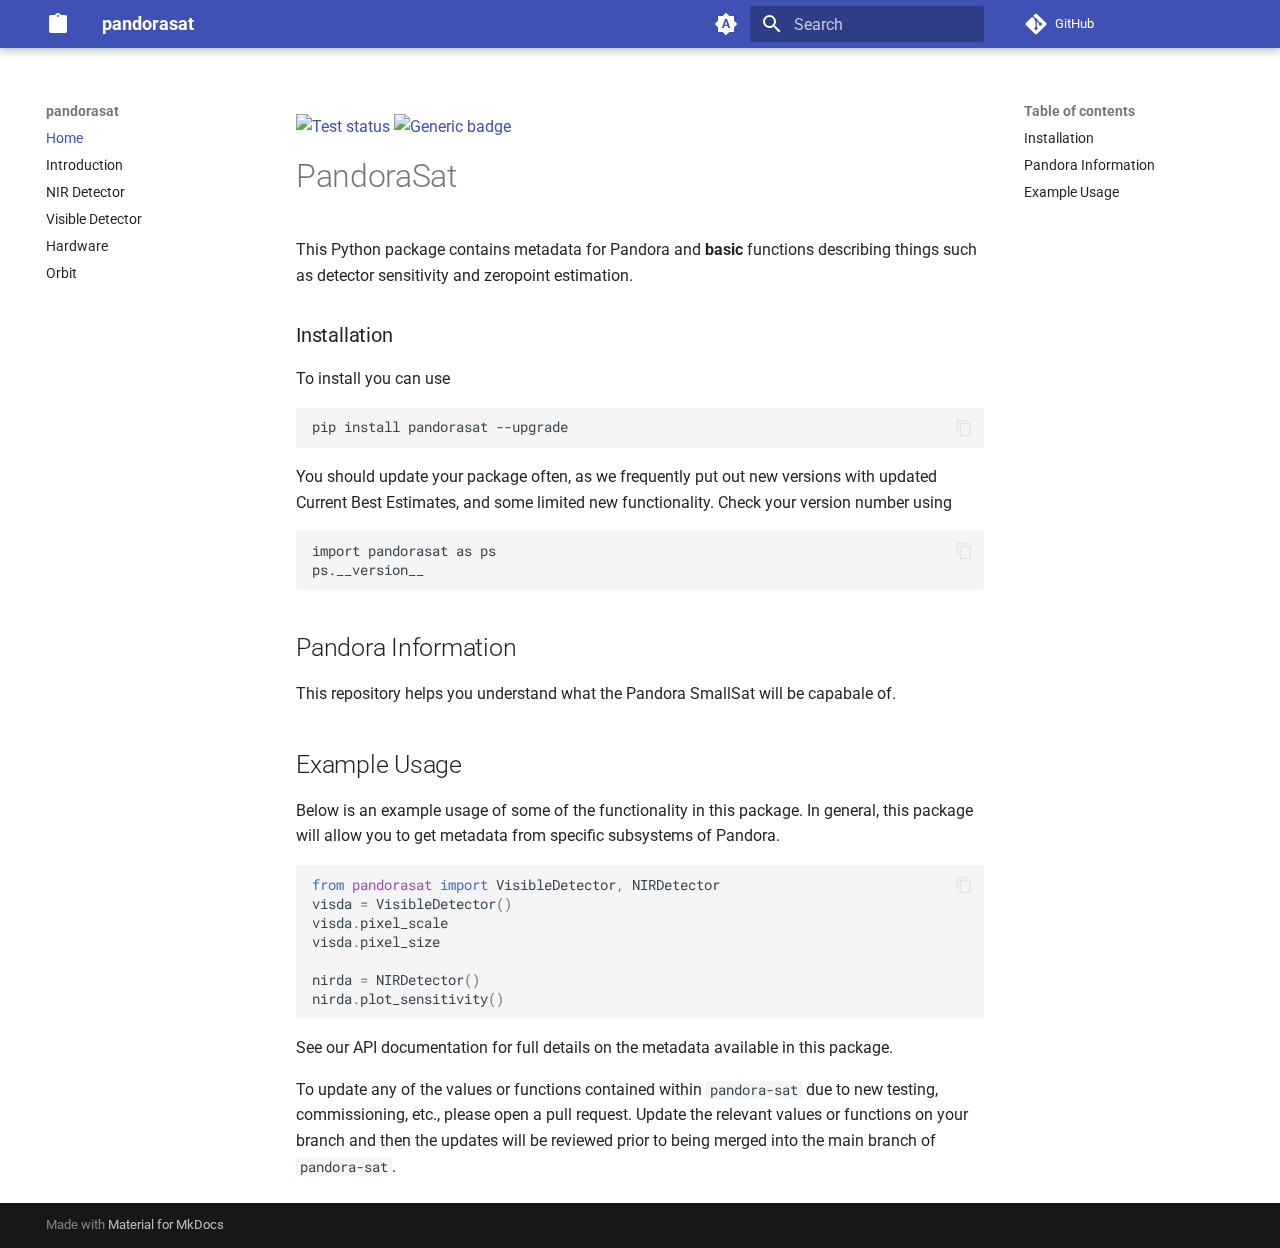
==== commit 3bcde08c: "deploy: 24baebe91844e2c9ca00aeb6e1f5b77f5b806136" ====
--- a/index.html
+++ b/index.html
@@ -8,21 +8,26 @@
       
       
       
-      
-      
-        <link rel="next" href="irdetector/">
+        <link rel="canonical" href="https://pandoramission.github.io/pandora-sat/">
+      
+      
+      
+        <link rel="next" href="intro-to-pandorasat/">
       
       
       <link rel="icon" href="assets/images/favicon.png">
-      <meta name="generator" content="mkdocs-1.6.1, mkdocs-material-9.5.33">
-    
-    
-      
-        <title>PandoraSat</title>
-      
-    
-    
-      <link rel="stylesheet" href="assets/stylesheets/main.3cba04c6.min.css">
+      <meta name="generator" content="mkdocs-1.6.1, mkdocs-material-9.6.5">
+    
+    
+      
+        <title>pandorasat</title>
+      
+    
+    
+      <link rel="stylesheet" href="assets/stylesheets/main.8608ea7d.min.css">
+      
+        
+        <link rel="stylesheet" href="assets/stylesheets/palette.06af60db.min.css">
       
       
 
@@ -43,7 +48,7 @@
     
       <link rel="stylesheet" href="assets/_mkdocstrings.css">
     
-    <script>__md_scope=new URL(".",location),__md_hash=e=>[...e].reduce((e,_)=>(e<<5)-e+_.charCodeAt(0),0),__md_get=(e,_=localStorage,t=__md_scope)=>JSON.parse(_.getItem(t.pathname+"."+e)),__md_set=(e,_,t=localStorage,a=__md_scope)=>{try{t.setItem(a.pathname+"."+e,JSON.stringify(_))}catch(e){}}</script>
+    <script>__md_scope=new URL(".",location),__md_hash=e=>[...e].reduce(((e,_)=>(e<<5)-e+_.charCodeAt(0)),0),__md_get=(e,_=localStorage,t=__md_scope)=>JSON.parse(_.getItem(t.pathname+"."+e)),__md_set=(e,_,t=localStorage,a=__md_scope)=>{try{t.setItem(a.pathname+"."+e,JSON.stringify(_))}catch(e){}}</script>
     
       
 
@@ -53,7 +58,14 @@
   </head>
   
   
-    <body dir="ltr">
+    
+    
+      
+    
+    
+    
+    
+    <body dir="ltr" data-md-color-scheme="default" data-md-color-primary="indigo" data-md-color-accent="indigo">
   
     
     <input class="md-toggle" data-md-toggle="drawer" type="checkbox" id="__drawer" autocomplete="off">
@@ -78,21 +90,21 @@
 
 <header class="md-header md-header--shadow" data-md-component="header">
   <nav class="md-header__inner md-grid" aria-label="Header">
-    <a href="." title="PandoraSat" class="md-header__button md-logo" aria-label="PandoraSat" data-md-component="logo">
-      
-  
-  <svg xmlns="http://www.w3.org/2000/svg" viewBox="0 0 24 24"><path d="M19 3h-4.18C14.4 1.84 13.3 1 12 1c-1.3 0-2.4.84-2.82 2H5a2 2 0 0 0-2 2v14a2 2 0 0 0 2 2h14a2 2 0 0 0 2-2V5a2 2 0 0 0-2-2m-7 0a1 1 0 0 1 1 1 1 1 0 0 1-1 1 1 1 0 0 1-1-1 1 1 0 0 1 1-1"/></svg>
+    <a href="." title="pandorasat" class="md-header__button md-logo" aria-label="pandorasat" data-md-component="logo">
+      
+  
+  <svg xmlns="http://www.w3.org/2000/svg" viewBox="0 0 24 24"><path d="M19 3h-4.18C14.4 1.84 13.3 1 12 1s-2.4.84-2.82 2H5a2 2 0 0 0-2 2v14a2 2 0 0 0 2 2h14a2 2 0 0 0 2-2V5a2 2 0 0 0-2-2m-7 0a1 1 0 0 1 1 1 1 1 0 0 1-1 1 1 1 0 0 1-1-1 1 1 0 0 1 1-1"/></svg>
 
     </a>
     <label class="md-header__button md-icon" for="__drawer">
       
-      <svg xmlns="http://www.w3.org/2000/svg" viewBox="0 0 24 24"><path d="M3 6h18v2H3V6m0 5h18v2H3v-2m0 5h18v2H3v-2Z"/></svg>
+      <svg xmlns="http://www.w3.org/2000/svg" viewBox="0 0 24 24"><path d="M3 6h18v2H3zm0 5h18v2H3zm0 5h18v2H3z"/></svg>
     </label>
     <div class="md-header__title" data-md-component="header-title">
       <div class="md-header__ellipsis">
         <div class="md-header__topic">
           <span class="md-ellipsis">
-            PandoraSat
+            pandorasat
           </span>
         </div>
         <div class="md-header__topic" data-md-component="header-topic">
@@ -105,14 +117,50 @@
       </div>
     </div>
     
-    
-      <script>var media,input,key,value,palette=__md_get("__palette");if(palette&&palette.color){"(prefers-color-scheme)"===palette.color.media&&(media=matchMedia("(prefers-color-scheme: light)"),input=document.querySelector(media.matches?"[data-md-color-media='(prefers-color-scheme: light)']":"[data-md-color-media='(prefers-color-scheme: dark)']"),palette.color.media=input.getAttribute("data-md-color-media"),palette.color.scheme=input.getAttribute("data-md-color-scheme"),palette.color.primary=input.getAttribute("data-md-color-primary"),palette.color.accent=input.getAttribute("data-md-color-accent"));for([key,value]of Object.entries(palette.color))document.body.setAttribute("data-md-color-"+key,value)}</script>
+      
+        <form class="md-header__option" data-md-component="palette">
+  
+    
+    
+    
+    <input class="md-option" data-md-color-media="(prefers-color-scheme)" data-md-color-scheme="default" data-md-color-primary="indigo" data-md-color-accent="indigo"  aria-label="Switch to light mode"  type="radio" name="__palette" id="__palette_0">
+    
+      <label class="md-header__button md-icon" title="Switch to light mode" for="__palette_1" hidden>
+        <svg xmlns="http://www.w3.org/2000/svg" viewBox="0 0 24 24"><path d="m14.3 16-.7-2h-3.2l-.7 2H7.8L11 7h2l3.2 9zM20 8.69V4h-4.69L12 .69 8.69 4H4v4.69L.69 12 4 15.31V20h4.69L12 23.31 15.31 20H20v-4.69L23.31 12zm-9.15 3.96h2.3L12 9z"/></svg>
+      </label>
+    
+  
+    
+    
+    
+    <input class="md-option" data-md-color-media="(prefers-color-scheme: light)" data-md-color-scheme="default" data-md-color-primary="indigo" data-md-color-accent="indigo"  aria-label="Switch to dark mode"  type="radio" name="__palette" id="__palette_1">
+    
+      <label class="md-header__button md-icon" title="Switch to dark mode" for="__palette_2" hidden>
+        <svg xmlns="http://www.w3.org/2000/svg" viewBox="0 0 24 24"><path d="M12 8a4 4 0 0 0-4 4 4 4 0 0 0 4 4 4 4 0 0 0 4-4 4 4 0 0 0-4-4m0 10a6 6 0 0 1-6-6 6 6 0 0 1 6-6 6 6 0 0 1 6 6 6 6 0 0 1-6 6m8-9.31V4h-4.69L12 .69 8.69 4H4v4.69L.69 12 4 15.31V20h4.69L12 23.31 15.31 20H20v-4.69L23.31 12z"/></svg>
+      </label>
+    
+  
+    
+    
+    
+    <input class="md-option" data-md-color-media="(prefers-color-scheme: dark)" data-md-color-scheme="slate" data-md-color-primary="indigo" data-md-color-accent="indigo"  aria-label="Switch to system preference"  type="radio" name="__palette" id="__palette_2">
+    
+      <label class="md-header__button md-icon" title="Switch to system preference" for="__palette_0" hidden>
+        <svg xmlns="http://www.w3.org/2000/svg" viewBox="0 0 24 24"><path d="M12 18c-.89 0-1.74-.2-2.5-.55C11.56 16.5 13 14.42 13 12s-1.44-4.5-3.5-5.45C10.26 6.2 11.11 6 12 6a6 6 0 0 1 6 6 6 6 0 0 1-6 6m8-9.31V4h-4.69L12 .69 8.69 4H4v4.69L.69 12 4 15.31V20h4.69L12 23.31 15.31 20H20v-4.69L23.31 12z"/></svg>
+      </label>
+    
+  
+</form>
+      
+    
+    
+      <script>var palette=__md_get("__palette");if(palette&&palette.color){if("(prefers-color-scheme)"===palette.color.media){var media=matchMedia("(prefers-color-scheme: light)"),input=document.querySelector(media.matches?"[data-md-color-media='(prefers-color-scheme: light)']":"[data-md-color-media='(prefers-color-scheme: dark)']");palette.color.media=input.getAttribute("data-md-color-media"),palette.color.scheme=input.getAttribute("data-md-color-scheme"),palette.color.primary=input.getAttribute("data-md-color-primary"),palette.color.accent=input.getAttribute("data-md-color-accent")}for(var[key,value]of Object.entries(palette.color))document.body.setAttribute("data-md-color-"+key,value)}</script>
     
     
     
       <label class="md-header__button md-icon" for="__search">
         
-        <svg xmlns="http://www.w3.org/2000/svg" viewBox="0 0 24 24"><path d="M9.5 3A6.5 6.5 0 0 1 16 9.5c0 1.61-.59 3.09-1.56 4.23l.27.27h.79l5 5-1.5 1.5-5-5v-.79l-.27-.27A6.516 6.516 0 0 1 9.5 16 6.5 6.5 0 0 1 3 9.5 6.5 6.5 0 0 1 9.5 3m0 2C7 5 5 7 5 9.5S7 14 9.5 14 14 12 14 9.5 12 5 9.5 5Z"/></svg>
+        <svg xmlns="http://www.w3.org/2000/svg" viewBox="0 0 24 24"><path d="M9.5 3A6.5 6.5 0 0 1 16 9.5c0 1.61-.59 3.09-1.56 4.23l.27.27h.79l5 5-1.5 1.5-5-5v-.79l-.27-.27A6.52 6.52 0 0 1 9.5 16 6.5 6.5 0 0 1 3 9.5 6.5 6.5 0 0 1 9.5 3m0 2C7 5 5 7 5 9.5S7 14 9.5 14 14 12 14 9.5 12 5 9.5 5"/></svg>
       </label>
       <div class="md-search" data-md-component="search" role="dialog">
   <label class="md-search__overlay" for="__search"></label>
@@ -121,15 +169,15 @@
       <input type="text" class="md-search__input" name="query" aria-label="Search" placeholder="Search" autocapitalize="off" autocorrect="off" autocomplete="off" spellcheck="false" data-md-component="search-query" required>
       <label class="md-search__icon md-icon" for="__search">
         
-        <svg xmlns="http://www.w3.org/2000/svg" viewBox="0 0 24 24"><path d="M9.5 3A6.5 6.5 0 0 1 16 9.5c0 1.61-.59 3.09-1.56 4.23l.27.27h.79l5 5-1.5 1.5-5-5v-.79l-.27-.27A6.516 6.516 0 0 1 9.5 16 6.5 6.5 0 0 1 3 9.5 6.5 6.5 0 0 1 9.5 3m0 2C7 5 5 7 5 9.5S7 14 9.5 14 14 12 14 9.5 12 5 9.5 5Z"/></svg>
-        
-        <svg xmlns="http://www.w3.org/2000/svg" viewBox="0 0 24 24"><path d="M20 11v2H8l5.5 5.5-1.42 1.42L4.16 12l7.92-7.92L13.5 5.5 8 11h12Z"/></svg>
+        <svg xmlns="http://www.w3.org/2000/svg" viewBox="0 0 24 24"><path d="M9.5 3A6.5 6.5 0 0 1 16 9.5c0 1.61-.59 3.09-1.56 4.23l.27.27h.79l5 5-1.5 1.5-5-5v-.79l-.27-.27A6.52 6.52 0 0 1 9.5 16 6.5 6.5 0 0 1 3 9.5 6.5 6.5 0 0 1 9.5 3m0 2C7 5 5 7 5 9.5S7 14 9.5 14 14 12 14 9.5 12 5 9.5 5"/></svg>
+        
+        <svg xmlns="http://www.w3.org/2000/svg" viewBox="0 0 24 24"><path d="M20 11v2H8l5.5 5.5-1.42 1.42L4.16 12l7.92-7.92L13.5 5.5 8 11z"/></svg>
       </label>
       <nav class="md-search__options" aria-label="Search">
         
         <button type="reset" class="md-search__icon md-icon" title="Clear" aria-label="Clear" tabindex="-1">
           
-          <svg xmlns="http://www.w3.org/2000/svg" viewBox="0 0 24 24"><path d="M19 6.41 17.59 5 12 10.59 6.41 5 5 6.41 10.59 12 5 17.59 6.41 19 12 13.41 17.59 19 19 17.59 13.41 12 19 6.41Z"/></svg>
+          <svg xmlns="http://www.w3.org/2000/svg" viewBox="0 0 24 24"><path d="M19 6.41 17.59 5 12 10.59 6.41 5 5 6.41 10.59 12 5 17.59 6.41 19 12 13.41 17.59 19 19 17.59 13.41 12z"/></svg>
         </button>
       </nav>
       
@@ -152,7 +200,7 @@
         <a href="https://github.com/pandoramission/pandora-sat" title="Go to repository" class="md-source" data-md-component="source">
   <div class="md-source__icon md-icon">
     
-    <svg xmlns="http://www.w3.org/2000/svg" viewBox="0 0 448 512"><!--! Font Awesome Free 6.6.0 by @fontawesome - https://fontawesome.com License - https://fontawesome.com/license/free (Icons: CC BY 4.0, Fonts: SIL OFL 1.1, Code: MIT License) Copyright 2024 Fonticons, Inc.--><path d="M439.55 236.05 244 40.45a28.87 28.87 0 0 0-40.81 0l-40.66 40.63 51.52 51.52c27.06-9.14 52.68 16.77 43.39 43.68l49.66 49.66c34.23-11.8 61.18 31 35.47 56.69-26.49 26.49-70.21-2.87-56-37.34L240.22 199v121.85c25.3 12.54 22.26 41.85 9.08 55a34.34 34.34 0 0 1-48.55 0c-17.57-17.6-11.07-46.91 11.25-56v-123c-20.8-8.51-24.6-30.74-18.64-45L142.57 101 8.45 235.14a28.86 28.86 0 0 0 0 40.81l195.61 195.6a28.86 28.86 0 0 0 40.8 0l194.69-194.69a28.86 28.86 0 0 0 0-40.81z"/></svg>
+    <svg xmlns="http://www.w3.org/2000/svg" viewBox="0 0 448 512"><!--! Font Awesome Free 6.7.2 by @fontawesome - https://fontawesome.com License - https://fontawesome.com/license/free (Icons: CC BY 4.0, Fonts: SIL OFL 1.1, Code: MIT License) Copyright 2024 Fonticons, Inc.--><path d="M439.55 236.05 244 40.45a28.87 28.87 0 0 0-40.81 0l-40.66 40.63 51.52 51.52c27.06-9.14 52.68 16.77 43.39 43.68l49.66 49.66c34.23-11.8 61.18 31 35.47 56.69-26.49 26.49-70.21-2.87-56-37.34L240.22 199v121.85c25.3 12.54 22.26 41.85 9.08 55a34.34 34.34 0 0 1-48.55 0c-17.57-17.6-11.07-46.91 11.25-56v-123c-20.8-8.51-24.6-30.74-18.64-45L142.57 101 8.45 235.14a28.86 28.86 0 0 0 0 40.81l195.61 195.6a28.86 28.86 0 0 0 40.8 0l194.69-194.69a28.86 28.86 0 0 0 0-40.81"/></svg>
   </div>
   <div class="md-source__repository">
     GitHub
@@ -185,20 +233,20 @@
 
 <nav class="md-nav md-nav--primary" aria-label="Navigation" data-md-level="0">
   <label class="md-nav__title" for="__drawer">
-    <a href="." title="PandoraSat" class="md-nav__button md-logo" aria-label="PandoraSat" data-md-component="logo">
-      
-  
-  <svg xmlns="http://www.w3.org/2000/svg" viewBox="0 0 24 24"><path d="M19 3h-4.18C14.4 1.84 13.3 1 12 1c-1.3 0-2.4.84-2.82 2H5a2 2 0 0 0-2 2v14a2 2 0 0 0 2 2h14a2 2 0 0 0 2-2V5a2 2 0 0 0-2-2m-7 0a1 1 0 0 1 1 1 1 1 0 0 1-1 1 1 1 0 0 1-1-1 1 1 0 0 1 1-1"/></svg>
+    <a href="." title="pandorasat" class="md-nav__button md-logo" aria-label="pandorasat" data-md-component="logo">
+      
+  
+  <svg xmlns="http://www.w3.org/2000/svg" viewBox="0 0 24 24"><path d="M19 3h-4.18C14.4 1.84 13.3 1 12 1s-2.4.84-2.82 2H5a2 2 0 0 0-2 2v14a2 2 0 0 0 2 2h14a2 2 0 0 0 2-2V5a2 2 0 0 0-2-2m-7 0a1 1 0 0 1 1 1 1 1 0 0 1-1 1 1 1 0 0 1-1-1 1 1 0 0 1 1-1"/></svg>
 
     </a>
-    PandoraSat
+    pandorasat
   </label>
   
     <div class="md-nav__source">
       <a href="https://github.com/pandoramission/pandora-sat" title="Go to repository" class="md-source" data-md-component="source">
   <div class="md-source__icon md-icon">
     
-    <svg xmlns="http://www.w3.org/2000/svg" viewBox="0 0 448 512"><!--! Font Awesome Free 6.6.0 by @fontawesome - https://fontawesome.com License - https://fontawesome.com/license/free (Icons: CC BY 4.0, Fonts: SIL OFL 1.1, Code: MIT License) Copyright 2024 Fonticons, Inc.--><path d="M439.55 236.05 244 40.45a28.87 28.87 0 0 0-40.81 0l-40.66 40.63 51.52 51.52c27.06-9.14 52.68 16.77 43.39 43.68l49.66 49.66c34.23-11.8 61.18 31 35.47 56.69-26.49 26.49-70.21-2.87-56-37.34L240.22 199v121.85c25.3 12.54 22.26 41.85 9.08 55a34.34 34.34 0 0 1-48.55 0c-17.57-17.6-11.07-46.91 11.25-56v-123c-20.8-8.51-24.6-30.74-18.64-45L142.57 101 8.45 235.14a28.86 28.86 0 0 0 0 40.81l195.61 195.6a28.86 28.86 0 0 0 40.8 0l194.69-194.69a28.86 28.86 0 0 0 0-40.81z"/></svg>
+    <svg xmlns="http://www.w3.org/2000/svg" viewBox="0 0 448 512"><!--! Font Awesome Free 6.7.2 by @fontawesome - https://fontawesome.com License - https://fontawesome.com/license/free (Icons: CC BY 4.0, Fonts: SIL OFL 1.1, Code: MIT License) Copyright 2024 Fonticons, Inc.--><path d="M439.55 236.05 244 40.45a28.87 28.87 0 0 0-40.81 0l-40.66 40.63 51.52 51.52c27.06-9.14 52.68 16.77 43.39 43.68l49.66 49.66c34.23-11.8 61.18 31 35.47 56.69-26.49 26.49-70.21-2.87-56-37.34L240.22 199v121.85c25.3 12.54 22.26 41.85 9.08 55a34.34 34.34 0 0 1-48.55 0c-17.57-17.6-11.07-46.91 11.25-56v-123c-20.8-8.51-24.6-30.74-18.64-45L142.57 101 8.45 235.14a28.86 28.86 0 0 0 0 40.81l195.61 195.6a28.86 28.86 0 0 0 40.8 0l194.69-194.69a28.86 28.86 0 0 0 0-40.81"/></svg>
   </div>
   <div class="md-source__repository">
     GitHub
@@ -229,6 +277,7 @@
   
   <span class="md-ellipsis">
     Home
+    
   </span>
   
 
@@ -240,6 +289,7 @@
   
   <span class="md-ellipsis">
     Home
+    
   </span>
   
 
@@ -302,11 +352,33 @@
   
   
     <li class="md-nav__item">
+      <a href="intro-to-pandorasat/" class="md-nav__link">
+        
+  
+  <span class="md-ellipsis">
+    Introduction
+    
+  </span>
+  
+
+      </a>
+    </li>
+  
+
+    
+      
+      
+  
+  
+  
+  
+    <li class="md-nav__item">
       <a href="irdetector/" class="md-nav__link">
         
   
   <span class="md-ellipsis">
     NIR Detector
+    
   </span>
   
 
@@ -327,6 +399,7 @@
   
   <span class="md-ellipsis">
     Visible Detector
+    
   </span>
   
 
@@ -347,6 +420,7 @@
   
   <span class="md-ellipsis">
     Hardware
+    
   </span>
   
 
@@ -367,6 +441,7 @@
   
   <span class="md-ellipsis">
     Orbit
+    
   </span>
   
 
@@ -442,6 +517,7 @@
                 
                   
 
+
   
   
 
@@ -451,24 +527,24 @@
 <p>This Python package contains metadata for Pandora and <strong>basic</strong> functions describing things such as detector sensitivity and zeropoint estimation.</p>
 <h3 id="installation">Installation</h3>
 <p>To install you can use</p>
-<pre><code>pip install pandorasat --upgrade
-</code></pre>
+<div class="language-text highlight"><pre><span></span><code><span id="__span-0-1"><a id="__codelineno-0-1" name="__codelineno-0-1" href="#__codelineno-0-1"></a>pip install pandorasat --upgrade
+</span></code></pre></div>
 <p>You should update your package often, as we frequently put out new versions with updated Current Best Estimates, and some limited new functionality. Check your version number using</p>
-<pre><code>import pandorasat as ps
-ps.__version__
-</code></pre>
+<div class="language-text highlight"><pre><span></span><code><span id="__span-1-1"><a id="__codelineno-1-1" name="__codelineno-1-1" href="#__codelineno-1-1"></a>import pandorasat as ps
+</span><span id="__span-1-2"><a id="__codelineno-1-2" name="__codelineno-1-2" href="#__codelineno-1-2"></a>ps.__version__
+</span></code></pre></div>
 <h2 id="pandora-information">Pandora Information</h2>
 <p>This repository helps you understand what the Pandora SmallSat will be capabale of.</p>
 <h2 id="example-usage">Example Usage</h2>
 <p>Below is an example usage of some of the functionality in this package. In general, this package will allow you to get metadata from specific subsystems of Pandora.</p>
-<pre><code class="language-python">from pandorasat import VisibleDetector, NIRDetector
-visda = VisibleDetector()
-visda.pixel_scale
-visda.pixel_size
-
-nirda = NIRDetector()
-nirda.plot_sensitivity()
-</code></pre>
+<div class="language-python highlight"><pre><span></span><code><span id="__span-2-1"><a id="__codelineno-2-1" name="__codelineno-2-1" href="#__codelineno-2-1"></a><span class="kn">from</span><span class="w"> </span><span class="nn">pandorasat</span><span class="w"> </span><span class="kn">import</span> <span class="n">VisibleDetector</span><span class="p">,</span> <span class="n">NIRDetector</span>
+</span><span id="__span-2-2"><a id="__codelineno-2-2" name="__codelineno-2-2" href="#__codelineno-2-2"></a><span class="n">visda</span> <span class="o">=</span> <span class="n">VisibleDetector</span><span class="p">()</span>
+</span><span id="__span-2-3"><a id="__codelineno-2-3" name="__codelineno-2-3" href="#__codelineno-2-3"></a><span class="n">visda</span><span class="o">.</span><span class="n">pixel_scale</span>
+</span><span id="__span-2-4"><a id="__codelineno-2-4" name="__codelineno-2-4" href="#__codelineno-2-4"></a><span class="n">visda</span><span class="o">.</span><span class="n">pixel_size</span>
+</span><span id="__span-2-5"><a id="__codelineno-2-5" name="__codelineno-2-5" href="#__codelineno-2-5"></a>
+</span><span id="__span-2-6"><a id="__codelineno-2-6" name="__codelineno-2-6" href="#__codelineno-2-6"></a><span class="n">nirda</span> <span class="o">=</span> <span class="n">NIRDetector</span><span class="p">()</span>
+</span><span id="__span-2-7"><a id="__codelineno-2-7" name="__codelineno-2-7" href="#__codelineno-2-7"></a><span class="n">nirda</span><span class="o">.</span><span class="n">plot_sensitivity</span><span class="p">()</span>
+</span></code></pre></div>
 <p>See our API documentation for full details on the metadata available in this package.</p>
 <p>To update any of the values or functions contained within <code>pandora-sat</code> due to new testing, commissioning, etc., please open a pull request. Update the relevant values or functions on your branch and then the updates will be reviewed prior to being merged into the main branch of <code>pandora-sat</code>.</p>
 
@@ -517,16 +593,18 @@
     </div>
     
     
-    <script id="__config" type="application/json">{"base": ".", "features": [], "search": "assets/javascripts/workers/search.b8dbb3d2.min.js", "translations": {"clipboard.copied": "Copied to clipboard", "clipboard.copy": "Copy to clipboard", "search.result.more.one": "1 more on this page", "search.result.more.other": "# more on this page", "search.result.none": "No matching documents", "search.result.one": "1 matching document", "search.result.other": "# matching documents", "search.result.placeholder": "Type to start searching", "search.result.term.missing": "Missing", "select.version": "Select version"}}</script>
-    
-    
-      <script src="assets/javascripts/bundle.af256bd8.min.js"></script>
+    <script id="__config" type="application/json">{"base": ".", "features": ["content.code.copy", "content.code.annotate"], "search": "assets/javascripts/workers/search.f8cc74c7.min.js", "translations": {"clipboard.copied": "Copied to clipboard", "clipboard.copy": "Copy to clipboard", "search.result.more.one": "1 more on this page", "search.result.more.other": "# more on this page", "search.result.none": "No matching documents", "search.result.one": "1 matching document", "search.result.other": "# matching documents", "search.result.placeholder": "Type to start searching", "search.result.term.missing": "Missing", "select.version": "Select version"}}</script>
+    
+    
+      <script src="assets/javascripts/bundle.f1b6f286.min.js"></script>
       
         <script src="javascripts/mathjax.js"></script>
       
+        <script src="javascripts/force_mathjax.js"></script>
+      
         <script src="https://polyfill.io/v3/polyfill.min.js?features=es6"></script>
       
-        <script src="https://unpkg.com/mathjax@3/es5/tex-mml-chtml.js"></script>
+        <script src="https://cdnjs.cloudflare.com/ajax/libs/mathjax/3.2.2/es5/tex-mml-chtml.min.js"></script>
       
     
   </body>
--- a/assets/stylesheets/main.8608ea7d.min.css
+++ b/assets/stylesheets/main.8608ea7d.min.css
@@ -0,0 +1 @@
+@charset "UTF-8";html{-webkit-text-size-adjust:none;-moz-text-size-adjust:none;text-size-adjust:none;box-sizing:border-box}*,:after,:before{box-sizing:inherit}@media (prefers-reduced-motion){*,:after,:before{transition:none!important}}body{margin:0}a,button,input,label{-webkit-tap-highlight-color:transparent}a{color:inherit;text-decoration:none}hr{border:0;box-sizing:initial;display:block;height:.05rem;overflow:visible;padding:0}small{font-size:80%}sub,sup{line-height:1em}img{border-style:none}table{border-collapse:initial;border-spacing:0}td,th{font-weight:400;vertical-align:top}button{background:#0000;border:0;font-family:inherit;font-size:inherit;margin:0;padding:0}input{border:0;outline:none}:root{--md-primary-fg-color:#4051b5;--md-primary-fg-color--light:#5d6cc0;--md-primary-fg-color--dark:#303fa1;--md-primary-bg-color:#fff;--md-primary-bg-color--light:#ffffffb3;--md-accent-fg-color:#526cfe;--md-accent-fg-color--transparent:#526cfe1a;--md-accent-bg-color:#fff;--md-accent-bg-color--light:#ffffffb3}[data-md-color-scheme=default]{color-scheme:light}[data-md-color-scheme=default] img[src$="#gh-dark-mode-only"],[data-md-color-scheme=default] img[src$="#only-dark"]{display:none}:root,[data-md-color-scheme=default]{--md-hue:225deg;--md-default-fg-color:#000000de;--md-default-fg-color--light:#0000008a;--md-default-fg-color--lighter:#00000052;--md-default-fg-color--lightest:#00000012;--md-default-bg-color:#fff;--md-default-bg-color--light:#ffffffb3;--md-default-bg-color--lighter:#ffffff4d;--md-default-bg-color--lightest:#ffffff1f;--md-code-fg-color:#36464e;--md-code-bg-color:#f5f5f5;--md-code-hl-color:#4287ff;--md-code-hl-color--light:#4287ff1a;--md-code-hl-number-color:#d52a2a;--md-code-hl-special-color:#db1457;--md-code-hl-function-color:#a846b9;--md-code-hl-constant-color:#6e59d9;--md-code-hl-keyword-color:#3f6ec6;--md-code-hl-string-color:#1c7d4d;--md-code-hl-name-color:var(--md-code-fg-color);--md-code-hl-operator-color:var(--md-default-fg-color--light);--md-code-hl-punctuation-color:var(--md-default-fg-color--light);--md-code-hl-comment-color:var(--md-default-fg-color--light);--md-code-hl-generic-color:var(--md-default-fg-color--light);--md-code-hl-variable-color:var(--md-default-fg-color--light);--md-typeset-color:var(--md-default-fg-color);--md-typeset-a-color:var(--md-primary-fg-color);--md-typeset-del-color:#f5503d26;--md-typeset-ins-color:#0bd57026;--md-typeset-kbd-color:#fafafa;--md-typeset-kbd-accent-color:#fff;--md-typeset-kbd-border-color:#b8b8b8;--md-typeset-mark-color:#ffff0080;--md-typeset-table-color:#0000001f;--md-typeset-table-color--light:rgba(0,0,0,.035);--md-admonition-fg-color:var(--md-default-fg-color);--md-admonition-bg-color:var(--md-default-bg-color);--md-warning-fg-color:#000000de;--md-warning-bg-color:#ff9;--md-footer-fg-color:#fff;--md-footer-fg-color--light:#ffffffb3;--md-footer-fg-color--lighter:#ffffff73;--md-footer-bg-color:#000000de;--md-footer-bg-color--dark:#00000052;--md-shadow-z1:0 0.2rem 0.5rem #0000000d,0 0 0.05rem #0000001a;--md-shadow-z2:0 0.2rem 0.5rem #0000001a,0 0 0.05rem #00000040;--md-shadow-z3:0 0.2rem 0.5rem #0003,0 0 0.05rem #00000059}.md-icon svg{fill:currentcolor;display:block;height:1.2rem;width:1.2rem}body{-webkit-font-smoothing:antialiased;-moz-osx-font-smoothing:grayscale;--md-text-font-family:var(--md-text-font,_),-apple-system,BlinkMacSystemFont,Helvetica,Arial,sans-serif;--md-code-font-family:var(--md-code-font,_),SFMono-Regular,Consolas,Menlo,monospace}aside,body,input{font-feature-settings:"kern","liga";color:var(--md-typeset-color);font-family:var(--md-text-font-family)}code,kbd,pre{font-feature-settings:"kern";font-family:var(--md-code-font-family)}:root{--md-typeset-table-sort-icon:url('data:image/svg+xml;charset=utf-8,<svg xmlns="http://www.w3.org/2000/svg" viewBox="0 0 24 24"><path d="m18 21-4-4h3V7h-3l4-4 4 4h-3v10h3M2 19v-2h10v2M2 13v-2h7v2M2 7V5h4v2z"/></svg>');--md-typeset-table-sort-icon--asc:url('data:image/svg+xml;charset=utf-8,<svg xmlns="http://www.w3.org/2000/svg" viewBox="0 0 24 24"><path d="M19 17h3l-4 4-4-4h3V3h2M2 17h10v2H2M6 5v2H2V5m0 6h7v2H2z"/></svg>');--md-typeset-table-sort-icon--desc:url('data:image/svg+xml;charset=utf-8,<svg xmlns="http://www.w3.org/2000/svg" viewBox="0 0 24 24"><path d="M19 7h3l-4-4-4 4h3v14h2M2 17h10v2H2M6 5v2H2V5m0 6h7v2H2z"/></svg>')}.md-typeset{-webkit-print-color-adjust:exact;color-adjust:exact;font-size:.8rem;line-height:1.6;overflow-wrap:break-word}@media print{.md-typeset{font-size:.68rem}}.md-typeset blockquote,.md-typeset dl,.md-typeset figure,.md-typeset ol,.md-typeset pre,.md-typeset ul{margin-bottom:1em;margin-top:1em}.md-typeset h1{color:var(--md-default-fg-color--light);font-size:2em;line-height:1.3;margin:0 0 1.25em}.md-typeset h1,.md-typeset h2{font-weight:300;letter-spacing:-.01em}.md-typeset h2{font-size:1.5625em;line-height:1.4;margin:1.6em 0 .64em}.md-typeset h3{font-size:1.25em;font-weight:400;letter-spacing:-.01em;line-height:1.5;margin:1.6em 0 .8em}.md-typeset h2+h3{margin-top:.8em}.md-typeset h4{font-weight:700;letter-spacing:-.01em;margin:1em 0}.md-typeset h5,.md-typeset h6{color:var(--md-default-fg-color--light);font-size:.8em;font-weight:700;letter-spacing:-.01em;margin:1.25em 0}.md-typeset h5{text-transform:uppercase}.md-typeset h5 code{text-transform:none}.md-typeset hr{border-bottom:.05rem solid var(--md-default-fg-color--lightest);display:flow-root;margin:1.5em 0}.md-typeset a{color:var(--md-typeset-a-color);word-break:break-word}.md-typeset a,.md-typeset a:before{transition:color 125ms}.md-typeset a:focus,.md-typeset a:hover{color:var(--md-accent-fg-color)}.md-typeset a:focus code,.md-typeset a:hover code{background-color:var(--md-accent-fg-color--transparent)}.md-typeset a code{color:currentcolor;transition:background-color 125ms}.md-typeset a.focus-visible{outline-color:var(--md-accent-fg-color);outline-offset:.2rem}.md-typeset code,.md-typeset kbd,.md-typeset pre{color:var(--md-code-fg-color);direction:ltr;font-variant-ligatures:none}@media print{.md-typeset code,.md-typeset kbd,.md-typeset pre{white-space:pre-wrap}}.md-typeset code{background-color:var(--md-code-bg-color);border-radius:.1rem;-webkit-box-decoration-break:clone;box-decoration-break:clone;font-size:.85em;padding:0 .2941176471em;word-break:break-word}.md-typeset code:not(.focus-visible){-webkit-tap-highlight-color:transparent;outline:none}.md-typeset pre{display:flow-root;line-height:1.4;position:relative}.md-typeset pre>code{-webkit-box-decoration-break:slice;box-decoration-break:slice;box-shadow:none;display:block;margin:0;outline-color:var(--md-accent-fg-color);overflow:auto;padding:.7720588235em 1.1764705882em;scrollbar-color:var(--md-default-fg-color--lighter) #0000;scrollbar-width:thin;touch-action:auto;word-break:normal}.md-typeset pre>code:hover{scrollbar-color:var(--md-accent-fg-color) #0000}.md-typeset pre>code::-webkit-scrollbar{height:.2rem;width:.2rem}.md-typeset pre>code::-webkit-scrollbar-thumb{background-color:var(--md-default-fg-color--lighter)}.md-typeset pre>code::-webkit-scrollbar-thumb:hover{background-color:var(--md-accent-fg-color)}.md-typeset kbd{background-color:var(--md-typeset-kbd-color);border-radius:.1rem;box-shadow:0 .1rem 0 .05rem var(--md-typeset-kbd-border-color),0 .1rem 0 var(--md-typeset-kbd-border-color),0 -.1rem .2rem var(--md-typeset-kbd-accent-color) inset;color:var(--md-default-fg-color);display:inline-block;font-size:.75em;padding:0 .6666666667em;vertical-align:text-top;word-break:break-word}.md-typeset mark{background-color:var(--md-typeset-mark-color);-webkit-box-decoration-break:clone;box-decoration-break:clone;color:inherit;word-break:break-word}.md-typeset abbr{border-bottom:.05rem dotted var(--md-default-fg-color--light);cursor:help;text-decoration:none}.md-typeset small{opacity:.75}[dir=ltr] .md-typeset sub,[dir=ltr] .md-typeset sup{margin-left:.078125em}[dir=rtl] .md-typeset sub,[dir=rtl] .md-typeset sup{margin-right:.078125em}[dir=ltr] .md-typeset blockquote{padding-left:.6rem}[dir=rtl] .md-typeset blockquote{padding-right:.6rem}[dir=ltr] .md-typeset blockquote{border-left:.2rem solid var(--md-default-fg-color--lighter)}[dir=rtl] .md-typeset blockquote{border-right:.2rem solid var(--md-default-fg-color--lighter)}.md-typeset blockquote{color:var(--md-default-fg-color--light);margin-left:0;margin-right:0}.md-typeset ul{list-style-type:disc}.md-typeset ul[type]{list-style-type:revert-layer}[dir=ltr] .md-typeset ol,[dir=ltr] .md-typeset ul{margin-left:.625em}[dir=rtl] .md-typeset ol,[dir=rtl] .md-typeset ul{margin-right:.625em}.md-typeset ol,.md-typeset ul{padding:0}.md-typeset ol:not([hidden]),.md-typeset ul:not([hidden]){display:flow-root}.md-typeset ol ol,.md-typeset ul ol{list-style-type:lower-alpha}.md-typeset ol ol ol,.md-typeset ul ol ol{list-style-type:lower-roman}.md-typeset ol ol ol ol,.md-typeset ul ol ol ol{list-style-type:upper-alpha}.md-typeset ol ol ol ol ol,.md-typeset ul ol ol ol ol{list-style-type:upper-roman}.md-typeset ol[type],.md-typeset ul[type]{list-style-type:revert-layer}[dir=ltr] .md-typeset ol li,[dir=ltr] .md-typeset ul li{margin-left:1.25em}[dir=rtl] .md-typeset ol li,[dir=rtl] .md-typeset ul li{margin-right:1.25em}.md-typeset ol li,.md-typeset ul li{margin-bottom:.5em}.md-typeset ol li blockquote,.md-typeset ol li p,.md-typeset ul li blockquote,.md-typeset ul li p{margin:.5em 0}.md-typeset ol li:last-child,.md-typeset ul li:last-child{margin-bottom:0}[dir=ltr] .md-typeset ol li ol,[dir=ltr] .md-typeset ol li ul,[dir=ltr] .md-typeset ul li ol,[dir=ltr] .md-typeset ul li ul{margin-left:.625em}[dir=rtl] .md-typeset ol li ol,[dir=rtl] .md-typeset ol li ul,[dir=rtl] .md-typeset ul li ol,[dir=rtl] .md-typeset ul li ul{margin-right:.625em}.md-typeset ol li ol,.md-typeset ol li ul,.md-typeset ul li ol,.md-typeset ul li ul{margin-bottom:.5em;margin-top:.5em}[dir=ltr] .md-typeset dd{margin-left:1.875em}[dir=rtl] .md-typeset dd{margin-right:1.875em}.md-typeset dd{margin-bottom:1.5em;margin-top:1em}.md-typeset img,.md-typeset svg,.md-typeset video{height:auto;max-width:100%}.md-typeset img[align=left]{margin:1em 1em 1em 0}.md-typeset img[align=right]{margin:1em 0 1em 1em}.md-typeset img[align]:only-child{margin-top:0}.md-typeset figure{display:flow-root;margin:1em auto;max-width:100%;text-align:center;width:-moz-fit-content;width:fit-content}.md-typeset figure img{display:block;margin:0 auto}.md-typeset figcaption{font-style:italic;margin:1em auto;max-width:24rem}.md-typeset iframe{max-width:100%}.md-typeset table:not([class]){background-color:var(--md-default-bg-color);border:.05rem solid var(--md-typeset-table-color);border-radius:.1rem;display:inline-block;font-size:.64rem;max-width:100%;overflow:auto;touch-action:auto}@media print{.md-typeset table:not([class]){display:table}}.md-typeset table:not([class])+*{margin-top:1.5em}.md-typeset table:not([class]) td>:first-child,.md-typeset table:not([class]) th>:first-child{margin-top:0}.md-typeset table:not([class]) td>:last-child,.md-typeset table:not([class]) th>:last-child{margin-bottom:0}.md-typeset table:not([class]) td:not([align]),.md-typeset table:not([class]) th:not([align]){text-align:left}[dir=rtl] .md-typeset table:not([class]) td:not([align]),[dir=rtl] .md-typeset table:not([class]) th:not([align]){text-align:right}.md-typeset table:not([class]) th{font-weight:700;min-width:5rem;padding:.9375em 1.25em;vertical-align:top}.md-typeset table:not([class]) td{border-top:.05rem solid var(--md-typeset-table-color);padding:.9375em 1.25em;vertical-align:top}.md-typeset table:not([class]) tbody tr{transition:background-color 125ms}.md-typeset table:not([class]) tbody tr:hover{background-color:var(--md-typeset-table-color--light);box-shadow:0 .05rem 0 var(--md-default-bg-color) inset}.md-typeset table:not([class]) a{word-break:normal}.md-typeset table th[role=columnheader]{cursor:pointer}[dir=ltr] .md-typeset table th[role=columnheader]:after{margin-left:.5em}[dir=rtl] .md-typeset table th[role=columnheader]:after{margin-right:.5em}.md-typeset table th[role=columnheader]:after{content:"";display:inline-block;height:1.2em;-webkit-mask-image:var(--md-typeset-table-sort-icon);mask-image:var(--md-typeset-table-sort-icon);-webkit-mask-repeat:no-repeat;mask-repeat:no-repeat;-webkit-mask-size:contain;mask-size:contain;transition:background-color 125ms;vertical-align:text-bottom;width:1.2em}.md-typeset table th[role=columnheader]:hover:after{background-color:var(--md-default-fg-color--lighter)}.md-typeset table th[role=columnheader][aria-sort=ascending]:after{background-color:var(--md-default-fg-color--light);-webkit-mask-image:var(--md-typeset-table-sort-icon--asc);mask-image:var(--md-typeset-table-sort-icon--asc)}.md-typeset table th[role=columnheader][aria-sort=descending]:after{background-color:var(--md-default-fg-color--light);-webkit-mask-image:var(--md-typeset-table-sort-icon--desc);mask-image:var(--md-typeset-table-sort-icon--desc)}.md-typeset__scrollwrap{margin:1em -.8rem;overflow-x:auto;touch-action:auto}.md-typeset__table{display:inline-block;margin-bottom:.5em;padding:0 .8rem}@media print{.md-typeset__table{display:block}}html .md-typeset__table table{display:table;margin:0;overflow:hidden;width:100%}@media screen and (max-width:44.984375em){.md-content__inner>pre{margin:1em -.8rem}.md-content__inner>pre code{border-radius:0}}.md-typeset .md-author{border-radius:100%;display:block;flex-shrink:0;height:1.6rem;overflow:hidden;position:relative;transition:color 125ms,transform 125ms;width:1.6rem}.md-typeset .md-author img{display:block}.md-typeset .md-author--more{background:var(--md-default-fg-color--lightest);color:var(--md-default-fg-color--lighter);font-size:.6rem;font-weight:700;line-height:1.6rem;text-align:center}.md-typeset .md-author--long{height:2.4rem;width:2.4rem}.md-typeset a.md-author{transform:scale(1)}.md-typeset a.md-author img{border-radius:100%;filter:grayscale(100%) opacity(75%);transition:filter 125ms}.md-typeset a.md-author:focus,.md-typeset a.md-author:hover{transform:scale(1.1);z-index:1}.md-typeset a.md-author:focus img,.md-typeset a.md-author:hover img{filter:grayscale(0)}.md-banner{background-color:var(--md-footer-bg-color);color:var(--md-footer-fg-color);overflow:auto}@media print{.md-banner{display:none}}.md-banner--warning{background-color:var(--md-warning-bg-color);color:var(--md-warning-fg-color)}.md-banner__inner{font-size:.7rem;margin:.6rem auto;padding:0 .8rem}[dir=ltr] .md-banner__button{float:right}[dir=rtl] .md-banner__button{float:left}.md-banner__button{color:inherit;cursor:pointer;transition:opacity .25s}.no-js .md-banner__button{display:none}.md-banner__button:hover{opacity:.7}html{font-size:125%;height:100%;overflow-x:hidden}@media screen and (min-width:100em){html{font-size:137.5%}}@media screen and (min-width:125em){html{font-size:150%}}body{background-color:var(--md-default-bg-color);display:flex;flex-direction:column;font-size:.5rem;min-height:100%;position:relative;width:100%}@media print{body{display:block}}@media screen and (max-width:59.984375em){body[data-md-scrolllock]{position:fixed}}.md-grid{margin-left:auto;margin-right:auto;max-width:61rem}.md-container{display:flex;flex-direction:column;flex-grow:1}@media print{.md-container{display:block}}.md-main{flex-grow:1}.md-main__inner{display:flex;height:100%;margin-top:1.5rem}.md-ellipsis{overflow:hidden;text-overflow:ellipsis}.md-toggle{display:none}.md-option{height:0;opacity:0;position:absolute;width:0}.md-option:checked+label:not([hidden]){display:block}.md-option.focus-visible+label{outline-color:var(--md-accent-fg-color);outline-style:auto}.md-skip{background-color:var(--md-default-fg-color);border-radius:.1rem;color:var(--md-default-bg-color);font-size:.64rem;margin:.5rem;opacity:0;outline-color:var(--md-accent-fg-color);padding:.3rem .5rem;position:fixed;transform:translateY(.4rem);z-index:-1}.md-skip:focus{opacity:1;transform:translateY(0);transition:transform .25s cubic-bezier(.4,0,.2,1),opacity 175ms 75ms;z-index:10}@page{margin:25mm}:root{--md-clipboard-icon:url('data:image/svg+xml;charset=utf-8,<svg xmlns="http://www.w3.org/2000/svg" viewBox="0 0 24 24"><path d="M19 21H8V7h11m0-2H8a2 2 0 0 0-2 2v14a2 2 0 0 0 2 2h11a2 2 0 0 0 2-2V7a2 2 0 0 0-2-2m-3-4H4a2 2 0 0 0-2 2v14h2V3h12z"/></svg>')}.md-clipboard{border-radius:.1rem;color:var(--md-default-fg-color--lightest);cursor:pointer;height:1.5em;outline-color:var(--md-accent-fg-color);outline-offset:.1rem;position:absolute;right:.5em;top:.5em;transition:color .25s;width:1.5em;z-index:1}@media print{.md-clipboard{display:none}}.md-clipboard:not(.focus-visible){-webkit-tap-highlight-color:transparent;outline:none}:hover>.md-clipboard{color:var(--md-default-fg-color--light)}.md-clipboard:focus,.md-clipboard:hover{color:var(--md-accent-fg-color)}.md-clipboard:after{background-color:currentcolor;content:"";display:block;height:1.125em;margin:0 auto;-webkit-mask-image:var(--md-clipboard-icon);mask-image:var(--md-clipboard-icon);-webkit-mask-position:center;mask-position:center;-webkit-mask-repeat:no-repeat;mask-repeat:no-repeat;-webkit-mask-size:contain;mask-size:contain;width:1.125em}.md-clipboard--inline{cursor:pointer}.md-clipboard--inline code{transition:color .25s,background-color .25s}.md-clipboard--inline:focus code,.md-clipboard--inline:hover code{background-color:var(--md-accent-fg-color--transparent);color:var(--md-accent-fg-color)}.md-typeset .md-code__content{display:grid}@keyframes consent{0%{opacity:0;transform:translateY(100%)}to{opacity:1;transform:translateY(0)}}@keyframes overlay{0%{opacity:0}to{opacity:1}}.md-consent__overlay{animation:overlay .25s both;-webkit-backdrop-filter:blur(.1rem);backdrop-filter:blur(.1rem);background-color:#0000008a;height:100%;opacity:1;position:fixed;top:0;width:100%;z-index:5}.md-consent__inner{animation:consent .5s cubic-bezier(.1,.7,.1,1) both;background-color:var(--md-default-bg-color);border:0;border-radius:.1rem;bottom:0;box-shadow:0 0 .2rem #0000001a,0 .2rem .4rem #0003;max-height:100%;overflow:auto;padding:0;position:fixed;width:100%;z-index:5}.md-consent__form{padding:.8rem}.md-consent__settings{display:none;margin:1em 0}input:checked+.md-consent__settings{display:block}.md-consent__controls{margin-bottom:.8rem}.md-typeset .md-consent__controls .md-button{display:inline}@media screen and (max-width:44.984375em){.md-typeset .md-consent__controls .md-button{display:block;margin-top:.4rem;text-align:center;width:100%}}.md-consent label{cursor:pointer}.md-content{flex-grow:1;min-width:0}.md-content__inner{margin:0 .8rem 1.2rem;padding-top:.6rem}@media screen and (min-width:76.25em){[dir=ltr] .md-sidebar--primary:not([hidden])~.md-content>.md-content__inner{margin-left:1.2rem}[dir=ltr] .md-sidebar--secondary:not([hidden])~.md-content>.md-content__inner,[dir=rtl] .md-sidebar--primary:not([hidden])~.md-content>.md-content__inner{margin-right:1.2rem}[dir=rtl] .md-sidebar--secondary:not([hidden])~.md-content>.md-content__inner{margin-left:1.2rem}}.md-content__inner:before{content:"";display:block;height:.4rem}.md-content__inner>:last-child{margin-bottom:0}[dir=ltr] .md-content__button{float:right}[dir=rtl] .md-content__button{float:left}[dir=ltr] .md-content__button{margin-left:.4rem}[dir=rtl] .md-content__button{margin-right:.4rem}.md-content__button{margin:.4rem 0;padding:0}@media print{.md-content__button{display:none}}.md-typeset .md-content__button{color:var(--md-default-fg-color--lighter)}.md-content__button svg{display:inline;vertical-align:top}[dir=rtl] .md-content__button svg{transform:scaleX(-1)}[dir=ltr] .md-dialog{right:.8rem}[dir=rtl] .md-dialog{left:.8rem}.md-dialog{background-color:var(--md-default-fg-color);border-radius:.1rem;bottom:.8rem;box-shadow:var(--md-shadow-z3);min-width:11.1rem;opacity:0;padding:.4rem .6rem;pointer-events:none;position:fixed;transform:translateY(100%);transition:transform 0ms .4s,opacity .4s;z-index:4}@media print{.md-dialog{display:none}}.md-dialog--active{opacity:1;pointer-events:auto;transform:translateY(0);transition:transform .4s cubic-bezier(.075,.85,.175,1),opacity .4s}.md-dialog__inner{color:var(--md-default-bg-color);font-size:.7rem}.md-feedback{margin:2em 0 1em;text-align:center}.md-feedback fieldset{border:none;margin:0;padding:0}.md-feedback__title{font-weight:700;margin:1em auto}.md-feedback__inner{position:relative}.md-feedback__list{display:flex;flex-wrap:wrap;place-content:baseline center;position:relative}.md-feedback__list:hover .md-icon:not(:disabled){color:var(--md-default-fg-color--lighter)}:disabled .md-feedback__list{min-height:1.8rem}.md-feedback__icon{color:var(--md-default-fg-color--light);cursor:pointer;flex-shrink:0;margin:0 .1rem;transition:color 125ms}.md-feedback__icon:not(:disabled).md-icon:hover{color:var(--md-accent-fg-color)}.md-feedback__icon:disabled{color:var(--md-default-fg-color--lightest);pointer-events:none}.md-feedback__note{opacity:0;position:relative;transform:translateY(.4rem);transition:transform .4s cubic-bezier(.1,.7,.1,1),opacity .15s}.md-feedback__note>*{margin:0 auto;max-width:16rem}:disabled .md-feedback__note{opacity:1;transform:translateY(0)}@media print{.md-feedback{display:none}}.md-footer{background-color:var(--md-footer-bg-color);color:var(--md-footer-fg-color)}@media print{.md-footer{display:none}}.md-footer__inner{justify-content:space-between;overflow:auto;padding:.2rem}.md-footer__inner:not([hidden]){display:flex}.md-footer__link{align-items:end;display:flex;flex-grow:0.01;margin-bottom:.4rem;margin-top:1rem;max-width:100%;outline-color:var(--md-accent-fg-color);overflow:hidden;transition:opacity .25s}.md-footer__link:focus,.md-footer__link:hover{opacity:.7}[dir=rtl] .md-footer__link svg{transform:scaleX(-1)}@media screen and (max-width:44.984375em){.md-footer__link--prev{flex-shrink:0}.md-footer__link--prev .md-footer__title{display:none}}[dir=ltr] .md-footer__link--next{margin-left:auto}[dir=rtl] .md-footer__link--next{margin-right:auto}.md-footer__link--next{text-align:right}[dir=rtl] .md-footer__link--next{text-align:left}.md-footer__title{flex-grow:1;font-size:.9rem;margin-bottom:.7rem;max-width:calc(100% - 2.4rem);padding:0 1rem;white-space:nowrap}.md-footer__button{margin:.2rem;padding:.4rem}.md-footer__direction{font-size:.64rem;opacity:.7}.md-footer-meta{background-color:var(--md-footer-bg-color--dark)}.md-footer-meta__inner{display:flex;flex-wrap:wrap;justify-content:space-between;padding:.2rem}html .md-footer-meta.md-typeset a{color:var(--md-footer-fg-color--light)}html .md-footer-meta.md-typeset a:focus,html .md-footer-meta.md-typeset a:hover{color:var(--md-footer-fg-color)}.md-copyright{color:var(--md-footer-fg-color--lighter);font-size:.64rem;margin:auto .6rem;padding:.4rem 0;width:100%}@media screen and (min-width:45em){.md-copyright{width:auto}}.md-copyright__highlight{color:var(--md-footer-fg-color--light)}.md-social{display:inline-flex;gap:.2rem;margin:0 .4rem;padding:.2rem 0 .6rem}@media screen and (min-width:45em){.md-social{padding:.6rem 0}}.md-social__link{display:inline-block;height:1.6rem;text-align:center;width:1.6rem}.md-social__link:before{line-height:1.9}.md-social__link svg{fill:currentcolor;max-height:.8rem;vertical-align:-25%}.md-typeset .md-button{border:.1rem solid;border-radius:.1rem;color:var(--md-primary-fg-color);cursor:pointer;display:inline-block;font-weight:700;padding:.625em 2em;transition:color 125ms,background-color 125ms,border-color 125ms}.md-typeset .md-button--primary{background-color:var(--md-primary-fg-color);border-color:var(--md-primary-fg-color);color:var(--md-primary-bg-color)}.md-typeset .md-button:focus,.md-typeset .md-button:hover{background-color:var(--md-accent-fg-color);border-color:var(--md-accent-fg-color);color:var(--md-accent-bg-color)}[dir=ltr] .md-typeset .md-input{border-top-left-radius:.1rem}[dir=ltr] .md-typeset .md-input,[dir=rtl] .md-typeset .md-input{border-top-right-radius:.1rem}[dir=rtl] .md-typeset .md-input{border-top-left-radius:.1rem}.md-typeset .md-input{border-bottom:.1rem solid var(--md-default-fg-color--lighter);box-shadow:var(--md-shadow-z1);font-size:.8rem;height:1.8rem;padding:0 .6rem;transition:border .25s,box-shadow .25s}.md-typeset .md-input:focus,.md-typeset .md-input:hover{border-bottom-color:var(--md-accent-fg-color);box-shadow:var(--md-shadow-z2)}.md-typeset .md-input--stretch{width:100%}.md-header{background-color:var(--md-primary-fg-color);box-shadow:0 0 .2rem #0000,0 .2rem .4rem #0000;color:var(--md-primary-bg-color);display:block;left:0;position:sticky;right:0;top:0;z-index:4}@media print{.md-header{display:none}}.md-header[hidden]{transform:translateY(-100%);transition:transform .25s cubic-bezier(.8,0,.6,1),box-shadow .25s}.md-header--shadow{box-shadow:0 0 .2rem #0000001a,0 .2rem .4rem #0003;transition:transform .25s cubic-bezier(.1,.7,.1,1),box-shadow .25s}.md-header__inner{align-items:center;display:flex;padding:0 .2rem}.md-header__button{color:currentcolor;cursor:pointer;margin:.2rem;outline-color:var(--md-accent-fg-color);padding:.4rem;position:relative;transition:opacity .25s;vertical-align:middle;z-index:1}.md-header__button:hover{opacity:.7}.md-header__button:not([hidden]){display:inline-block}.md-header__button:not(.focus-visible){-webkit-tap-highlight-color:transparent;outline:none}.md-header__button.md-logo{margin:.2rem;padding:.4rem}@media screen and (max-width:76.234375em){.md-header__button.md-logo{display:none}}.md-header__button.md-logo img,.md-header__button.md-logo svg{fill:currentcolor;display:block;height:1.2rem;width:auto}@media screen and (min-width:60em){.md-header__button[for=__search]{display:none}}.no-js .md-header__button[for=__search]{display:none}[dir=rtl] .md-header__button[for=__search] svg{transform:scaleX(-1)}@media screen and (min-width:76.25em){.md-header__button[for=__drawer]{display:none}}.md-header__topic{display:flex;max-width:100%;position:absolute;transition:transform .4s cubic-bezier(.1,.7,.1,1),opacity .15s;white-space:nowrap}.md-header__topic+.md-header__topic{opacity:0;pointer-events:none;transform:translateX(1.25rem);transition:transform .4s cubic-bezier(1,.7,.1,.1),opacity .15s;z-index:-1}[dir=rtl] .md-header__topic+.md-header__topic{transform:translateX(-1.25rem)}.md-header__topic:first-child{font-weight:700}[dir=ltr] .md-header__title{margin-left:1rem;margin-right:.4rem}[dir=rtl] .md-header__title{margin-left:.4rem;margin-right:1rem}.md-header__title{flex-grow:1;font-size:.9rem;height:2.4rem;line-height:2.4rem}.md-header__title--active .md-header__topic{opacity:0;pointer-events:none;transform:translateX(-1.25rem);transition:transform .4s cubic-bezier(1,.7,.1,.1),opacity .15s;z-index:-1}[dir=rtl] .md-header__title--active .md-header__topic{transform:translateX(1.25rem)}.md-header__title--active .md-header__topic+.md-header__topic{opacity:1;pointer-events:auto;transform:translateX(0);transition:transform .4s cubic-bezier(.1,.7,.1,1),opacity .15s;z-index:0}.md-header__title>.md-header__ellipsis{height:100%;position:relative;width:100%}.md-header__option{display:flex;flex-shrink:0;max-width:100%;transition:max-width 0ms .25s,opacity .25s .25s;white-space:nowrap}[data-md-toggle=search]:checked~.md-header .md-header__option{max-width:0;opacity:0;transition:max-width 0ms,opacity 0ms}.md-header__option>input{bottom:0}.md-header__source{display:none}@media screen and (min-width:60em){[dir=ltr] .md-header__source{margin-left:1rem}[dir=rtl] .md-header__source{margin-right:1rem}.md-header__source{display:block;max-width:11.7rem;width:11.7rem}}@media screen and (min-width:76.25em){[dir=ltr] .md-header__source{margin-left:1.4rem}[dir=rtl] .md-header__source{margin-right:1.4rem}}.md-meta{color:var(--md-default-fg-color--light);font-size:.7rem;line-height:1.3}.md-meta__list{display:inline-flex;flex-wrap:wrap;list-style:none;margin:0;padding:0}.md-meta__item:not(:last-child):after{content:"·";margin-left:.2rem;margin-right:.2rem}.md-meta__link{color:var(--md-typeset-a-color)}.md-meta__link:focus,.md-meta__link:hover{color:var(--md-accent-fg-color)}.md-draft{background-color:#ff1744;border-radius:.125em;color:#fff;display:inline-block;font-weight:700;padding-left:.5714285714em;padding-right:.5714285714em}:root{--md-nav-icon--prev:url('data:image/svg+xml;charset=utf-8,<svg xmlns="http://www.w3.org/2000/svg" viewBox="0 0 24 24"><path d="M20 11v2H8l5.5 5.5-1.42 1.42L4.16 12l7.92-7.92L13.5 5.5 8 11z"/></svg>');--md-nav-icon--next:url('data:image/svg+xml;charset=utf-8,<svg xmlns="http://www.w3.org/2000/svg" viewBox="0 0 24 24"><path d="M8.59 16.58 13.17 12 8.59 7.41 10 6l6 6-6 6z"/></svg>');--md-toc-icon:url('data:image/svg+xml;charset=utf-8,<svg xmlns="http://www.w3.org/2000/svg" viewBox="0 0 24 24"><path d="M3 9h14V7H3zm0 4h14v-2H3zm0 4h14v-2H3zm16 0h2v-2h-2zm0-10v2h2V7zm0 6h2v-2h-2z"/></svg>')}.md-nav{font-size:.7rem;line-height:1.3}.md-nav__title{color:var(--md-default-fg-color--light);display:block;font-weight:700;overflow:hidden;padding:0 .6rem;text-overflow:ellipsis}.md-nav__title .md-nav__button{display:none}.md-nav__title .md-nav__button img{height:100%;width:auto}.md-nav__title .md-nav__button.md-logo img,.md-nav__title .md-nav__button.md-logo svg{fill:currentcolor;display:block;height:2.4rem;max-width:100%;object-fit:contain;width:auto}.md-nav__list{list-style:none;margin:0;padding:0}.md-nav__link{align-items:flex-start;display:flex;gap:.4rem;margin-top:.625em;scroll-snap-align:start;transition:color 125ms}.md-nav__link--passed{color:var(--md-default-fg-color--light)}.md-nav__item .md-nav__link--active,.md-nav__item .md-nav__link--active code{color:var(--md-typeset-a-color)}.md-nav__link .md-ellipsis{position:relative}[dir=ltr] .md-nav__link .md-icon:last-child{margin-left:auto}[dir=rtl] .md-nav__link .md-icon:last-child{margin-right:auto}.md-nav__link svg{fill:currentcolor;flex-shrink:0;height:1.3em;position:relative}.md-nav__link[for]:focus,.md-nav__link[for]:hover,.md-nav__link[href]:focus,.md-nav__link[href]:hover{color:var(--md-accent-fg-color);cursor:pointer}.md-nav__link.focus-visible{outline-color:var(--md-accent-fg-color);outline-offset:.2rem}.md-nav--primary .md-nav__link[for=__toc]{display:none}.md-nav--primary .md-nav__link[for=__toc] .md-icon:after{background-color:currentcolor;display:block;height:100%;-webkit-mask-image:var(--md-toc-icon);mask-image:var(--md-toc-icon);width:100%}.md-nav--primary .md-nav__link[for=__toc]~.md-nav{display:none}.md-nav__container>.md-nav__link{margin-top:0}.md-nav__container>.md-nav__link:first-child{flex-grow:1;min-width:0}.md-nav__icon{flex-shrink:0}.md-nav__source{display:none}@media screen and (max-width:76.234375em){.md-nav--primary,.md-nav--primary .md-nav{background-color:var(--md-default-bg-color);display:flex;flex-direction:column;height:100%;left:0;position:absolute;right:0;top:0;z-index:1}.md-nav--primary .md-nav__item,.md-nav--primary .md-nav__title{font-size:.8rem;line-height:1.5}.md-nav--primary .md-nav__title{background-color:var(--md-default-fg-color--lightest);color:var(--md-default-fg-color--light);cursor:pointer;height:5.6rem;line-height:2.4rem;padding:3rem .8rem .2rem;position:relative;white-space:nowrap}[dir=ltr] .md-nav--primary .md-nav__title .md-nav__icon{left:.4rem}[dir=rtl] .md-nav--primary .md-nav__title .md-nav__icon{right:.4rem}.md-nav--primary .md-nav__title .md-nav__icon{display:block;height:1.2rem;margin:.2rem;position:absolute;top:.4rem;width:1.2rem}.md-nav--primary .md-nav__title .md-nav__icon:after{background-color:currentcolor;content:"";display:block;height:100%;-webkit-mask-image:var(--md-nav-icon--prev);mask-image:var(--md-nav-icon--prev);-webkit-mask-position:center;mask-position:center;-webkit-mask-repeat:no-repeat;mask-repeat:no-repeat;-webkit-mask-size:contain;mask-size:contain;width:100%}.md-nav--primary .md-nav__title~.md-nav__list{background-color:var(--md-default-bg-color);box-shadow:0 .05rem 0 var(--md-default-fg-color--lightest) inset;overflow-y:auto;scroll-snap-type:y mandatory;touch-action:pan-y}.md-nav--primary .md-nav__title~.md-nav__list>:first-child{border-top:0}.md-nav--primary .md-nav__title[for=__drawer]{background-color:var(--md-primary-fg-color);color:var(--md-primary-bg-color);font-weight:700}.md-nav--primary .md-nav__title .md-logo{display:block;left:.2rem;margin:.2rem;padding:.4rem;position:absolute;right:.2rem;top:.2rem}.md-nav--primary .md-nav__list{flex:1}.md-nav--primary .md-nav__item{border-top:.05rem solid var(--md-default-fg-color--lightest)}.md-nav--primary .md-nav__item--active>.md-nav__link{color:var(--md-typeset-a-color)}.md-nav--primary .md-nav__item--active>.md-nav__link:focus,.md-nav--primary .md-nav__item--active>.md-nav__link:hover{color:var(--md-accent-fg-color)}.md-nav--primary .md-nav__link{margin-top:0;padding:.6rem .8rem}.md-nav--primary .md-nav__link svg{margin-top:.1em}.md-nav--primary .md-nav__link>.md-nav__link{padding:0}[dir=ltr] .md-nav--primary .md-nav__link .md-nav__icon{margin-right:-.2rem}[dir=rtl] .md-nav--primary .md-nav__link .md-nav__icon{margin-left:-.2rem}.md-nav--primary .md-nav__link .md-nav__icon{font-size:1.2rem;height:1.2rem;width:1.2rem}.md-nav--primary .md-nav__link .md-nav__icon:after{background-color:currentcolor;content:"";display:block;height:100%;-webkit-mask-image:var(--md-nav-icon--next);mask-image:var(--md-nav-icon--next);-webkit-mask-position:center;mask-position:center;-webkit-mask-repeat:no-repeat;mask-repeat:no-repeat;-webkit-mask-size:contain;mask-size:contain;width:100%}[dir=rtl] .md-nav--primary .md-nav__icon:after{transform:scale(-1)}.md-nav--primary .md-nav--secondary .md-nav{background-color:initial;position:static}[dir=ltr] .md-nav--primary .md-nav--secondary .md-nav .md-nav__link{padding-left:1.4rem}[dir=rtl] .md-nav--primary .md-nav--secondary .md-nav .md-nav__link{padding-right:1.4rem}[dir=ltr] .md-nav--primary .md-nav--secondary .md-nav .md-nav .md-nav__link{padding-left:2rem}[dir=rtl] .md-nav--primary .md-nav--secondary .md-nav .md-nav .md-nav__link{padding-right:2rem}[dir=ltr] .md-nav--primary .md-nav--secondary .md-nav .md-nav .md-nav .md-nav__link{padding-left:2.6rem}[dir=rtl] .md-nav--primary .md-nav--secondary .md-nav .md-nav .md-nav .md-nav__link{padding-right:2.6rem}[dir=ltr] .md-nav--primary .md-nav--secondary .md-nav .md-nav .md-nav .md-nav .md-nav__link{padding-left:3.2rem}[dir=rtl] .md-nav--primary .md-nav--secondary .md-nav .md-nav .md-nav .md-nav .md-nav__link{padding-right:3.2rem}.md-nav--secondary{background-color:initial}.md-nav__toggle~.md-nav{display:flex;opacity:0;transform:translateX(100%);transition:transform .25s cubic-bezier(.8,0,.6,1),opacity 125ms 50ms}[dir=rtl] .md-nav__toggle~.md-nav{transform:translateX(-100%)}.md-nav__toggle:checked~.md-nav{opacity:1;transform:translateX(0);transition:transform .25s cubic-bezier(.4,0,.2,1),opacity 125ms 125ms}.md-nav__toggle:checked~.md-nav>.md-nav__list{-webkit-backface-visibility:hidden;backface-visibility:hidden}}@media screen and (max-width:59.984375em){.md-nav--primary .md-nav__link[for=__toc]{display:flex}.md-nav--primary .md-nav__link[for=__toc] .md-icon:after{content:""}.md-nav--primary .md-nav__link[for=__toc]+.md-nav__link{display:none}.md-nav--primary .md-nav__link[for=__toc]~.md-nav{display:flex}.md-nav__source{background-color:var(--md-primary-fg-color--dark);color:var(--md-primary-bg-color);display:block;padding:0 .2rem}}@media screen and (min-width:60em) and (max-width:76.234375em){.md-nav--integrated .md-nav__link[for=__toc]{display:flex}.md-nav--integrated .md-nav__link[for=__toc] .md-icon:after{content:""}.md-nav--integrated .md-nav__link[for=__toc]+.md-nav__link{display:none}.md-nav--integrated .md-nav__link[for=__toc]~.md-nav{display:flex}}@media screen and (min-width:60em){.md-nav{margin-bottom:-.4rem}.md-nav--secondary .md-nav__title{background:var(--md-default-bg-color);box-shadow:0 0 .4rem .4rem var(--md-default-bg-color);position:sticky;top:0;z-index:1}.md-nav--secondary .md-nav__title[for=__toc]{scroll-snap-align:start}.md-nav--secondary .md-nav__title .md-nav__icon{display:none}[dir=ltr] .md-nav--secondary .md-nav__list{padding-left:.6rem}[dir=rtl] .md-nav--secondary .md-nav__list{padding-right:.6rem}.md-nav--secondary .md-nav__list{padding-bottom:.4rem}[dir=ltr] .md-nav--secondary .md-nav__item>.md-nav__link{margin-right:.4rem}[dir=rtl] .md-nav--secondary .md-nav__item>.md-nav__link{margin-left:.4rem}}@media screen and (min-width:76.25em){.md-nav{margin-bottom:-.4rem;transition:max-height .25s cubic-bezier(.86,0,.07,1)}.md-nav--primary .md-nav__title{background:var(--md-default-bg-color);box-shadow:0 0 .4rem .4rem var(--md-default-bg-color);position:sticky;top:0;z-index:1}.md-nav--primary .md-nav__title[for=__drawer]{scroll-snap-align:start}.md-nav--primary .md-nav__title .md-nav__icon{display:none}[dir=ltr] .md-nav--primary .md-nav__list{padding-left:.6rem}[dir=rtl] .md-nav--primary .md-nav__list{padding-right:.6rem}.md-nav--primary .md-nav__list{padding-bottom:.4rem}[dir=ltr] .md-nav--primary .md-nav__item>.md-nav__link{margin-right:.4rem}[dir=rtl] .md-nav--primary .md-nav__item>.md-nav__link{margin-left:.4rem}.md-nav__toggle~.md-nav{display:grid;grid-template-rows:minmax(.4rem,0fr);opacity:0;transition:grid-template-rows .25s cubic-bezier(.86,0,.07,1),opacity .25s,visibility 0ms .25s;visibility:collapse}.md-nav__toggle~.md-nav>.md-nav__list{overflow:hidden}.md-nav__toggle.md-toggle--indeterminate~.md-nav,.md-nav__toggle:checked~.md-nav{grid-template-rows:minmax(.4rem,1fr);opacity:1;transition:grid-template-rows .25s cubic-bezier(.86,0,.07,1),opacity .15s .1s,visibility 0ms;visibility:visible}.md-nav__toggle.md-toggle--indeterminate~.md-nav{transition:none}.md-nav__item--nested>.md-nav>.md-nav__title{display:none}.md-nav__item--section{display:block;margin:1.25em 0}.md-nav__item--section:last-child{margin-bottom:0}.md-nav__item--section>.md-nav__link{font-weight:700}.md-nav__item--section>.md-nav__link[for]{color:var(--md-default-fg-color--light)}.md-nav__item--section>.md-nav__link:not(.md-nav__container){pointer-events:none}.md-nav__item--section>.md-nav__link .md-icon,.md-nav__item--section>.md-nav__link>[for]{display:none}[dir=ltr] .md-nav__item--section>.md-nav{margin-left:-.6rem}[dir=rtl] .md-nav__item--section>.md-nav{margin-right:-.6rem}.md-nav__item--section>.md-nav{display:block;opacity:1;visibility:visible}.md-nav__item--section>.md-nav>.md-nav__list>.md-nav__item{padding:0}.md-nav__icon{border-radius:100%;height:.9rem;transition:background-color .25s;width:.9rem}.md-nav__icon:hover{background-color:var(--md-accent-fg-color--transparent)}.md-nav__icon:after{background-color:currentcolor;border-radius:100%;content:"";display:inline-block;height:100%;-webkit-mask-image:var(--md-nav-icon--next);mask-image:var(--md-nav-icon--next);-webkit-mask-position:center;mask-position:center;-webkit-mask-repeat:no-repeat;mask-repeat:no-repeat;-webkit-mask-size:contain;mask-size:contain;transition:transform .25s;vertical-align:-.1rem;width:100%}[dir=rtl] .md-nav__icon:after{transform:rotate(180deg)}.md-nav__item--nested .md-nav__toggle:checked~.md-nav__link .md-nav__icon:after,.md-nav__item--nested .md-toggle--indeterminate~.md-nav__link .md-nav__icon:after{transform:rotate(90deg)}.md-nav--lifted>.md-nav__list>.md-nav__item,.md-nav--lifted>.md-nav__title{display:none}.md-nav--lifted>.md-nav__list>.md-nav__item--active{display:block}.md-nav--lifted>.md-nav__list>.md-nav__item--active>.md-nav__link{background:var(--md-default-bg-color);box-shadow:0 0 .4rem .4rem var(--md-default-bg-color);margin-top:0;position:sticky;top:0;z-index:1}.md-nav--lifted>.md-nav__list>.md-nav__item--active>.md-nav__link:not(.md-nav__container){pointer-events:none}.md-nav--lifted>.md-nav__list>.md-nav__item--active.md-nav__item--section{margin:0}[dir=ltr] .md-nav--lifted>.md-nav__list>.md-nav__item>.md-nav:not(.md-nav--secondary){margin-left:-.6rem}[dir=rtl] .md-nav--lifted>.md-nav__list>.md-nav__item>.md-nav:not(.md-nav--secondary){margin-right:-.6rem}.md-nav--lifted>.md-nav__list>.md-nav__item>[for]{color:var(--md-default-fg-color--light)}.md-nav--lifted .md-nav[data-md-level="1"]{grid-template-rows:minmax(.4rem,1fr);opacity:1;visibility:visible}[dir=ltr] .md-nav--integrated>.md-nav__list>.md-nav__item--active .md-nav--secondary{border-left:.05rem solid var(--md-primary-fg-color)}[dir=rtl] .md-nav--integrated>.md-nav__list>.md-nav__item--active .md-nav--secondary{border-right:.05rem solid var(--md-primary-fg-color)}.md-nav--integrated>.md-nav__list>.md-nav__item--active .md-nav--secondary{display:block;margin-bottom:1.25em;opacity:1;visibility:visible}.md-nav--integrated>.md-nav__list>.md-nav__item--active .md-nav--secondary>.md-nav__list{overflow:visible;padding-bottom:0}.md-nav--integrated>.md-nav__list>.md-nav__item--active .md-nav--secondary>.md-nav__title{display:none}}.md-pagination{font-size:.8rem;font-weight:700;gap:.4rem}.md-pagination,.md-pagination>*{align-items:center;display:flex;justify-content:center}.md-pagination>*{border-radius:.2rem;height:1.8rem;min-width:1.8rem;text-align:center}.md-pagination__current{background-color:var(--md-default-fg-color--lightest);color:var(--md-default-fg-color--light)}.md-pagination__link{transition:color 125ms,background-color 125ms}.md-pagination__link:focus,.md-pagination__link:hover{background-color:var(--md-accent-fg-color--transparent);color:var(--md-accent-fg-color)}.md-pagination__link:focus svg,.md-pagination__link:hover svg{color:var(--md-accent-fg-color)}.md-pagination__link.focus-visible{outline-color:var(--md-accent-fg-color);outline-offset:.2rem}.md-pagination__link svg{fill:currentcolor;color:var(--md-default-fg-color--lighter);display:block;max-height:100%;width:1.2rem}.md-post__back{border-bottom:.05rem solid var(--md-default-fg-color--lightest);margin-bottom:1.2rem;padding-bottom:1.2rem}@media screen and (max-width:76.234375em){.md-post__back{display:none}}[dir=rtl] .md-post__back svg{transform:scaleX(-1)}.md-post__authors{display:flex;flex-direction:column;gap:.6rem;margin:0 .6rem 1.2rem}.md-post .md-post__meta a{transition:color 125ms}.md-post .md-post__meta a:focus,.md-post .md-post__meta a:hover{color:var(--md-accent-fg-color)}.md-post__title{color:var(--md-default-fg-color--light);font-weight:700}.md-post--excerpt{margin-bottom:3.2rem}.md-post--excerpt .md-post__header{align-items:center;display:flex;gap:.6rem;min-height:1.6rem}.md-post--excerpt .md-post__authors{align-items:center;display:inline-flex;flex-direction:row;gap:.2rem;margin:0;min-height:2.4rem}[dir=ltr] .md-post--excerpt .md-post__meta .md-meta__list{margin-right:.4rem}[dir=rtl] .md-post--excerpt .md-post__meta .md-meta__list{margin-left:.4rem}.md-post--excerpt .md-post__content>:first-child{--md-scroll-margin:6rem;margin-top:0}.md-post>.md-nav--secondary{margin:1em 0}.md-profile{align-items:center;display:flex;font-size:.7rem;gap:.6rem;line-height:1.4;width:100%}.md-profile__description{flex-grow:1}.md-content--post{display:flex}@media screen and (max-width:76.234375em){.md-content--post{flex-flow:column-reverse}}.md-content--post>.md-content__inner{flex-grow:1;min-width:0}@media screen and (min-width:76.25em){[dir=ltr] .md-content--post>.md-content__inner{margin-left:1.2rem}[dir=rtl] .md-content--post>.md-content__inner{margin-right:1.2rem}}@media screen and (max-width:76.234375em){.md-sidebar.md-sidebar--post{padding:0;position:static;width:100%}.md-sidebar.md-sidebar--post .md-sidebar__scrollwrap{overflow:visible}.md-sidebar.md-sidebar--post .md-sidebar__inner{padding:0}.md-sidebar.md-sidebar--post .md-post__meta{margin-left:.6rem;margin-right:.6rem}.md-sidebar.md-sidebar--post .md-nav__item{border:none;display:inline}.md-sidebar.md-sidebar--post .md-nav__list{display:inline-flex;flex-wrap:wrap;gap:.6rem;padding-bottom:.6rem;padding-top:.6rem}.md-sidebar.md-sidebar--post .md-nav__link{padding:0}.md-sidebar.md-sidebar--post .md-nav{height:auto;margin-bottom:0;position:static}}:root{--md-progress-value:0;--md-progress-delay:400ms}.md-progress{background:var(--md-primary-bg-color);height:.075rem;opacity:min(clamp(0,var(--md-progress-value),1),clamp(0,100 - var(--md-progress-value),1));position:fixed;top:0;transform:scaleX(calc(var(--md-progress-value)*1%));transform-origin:left;transition:transform .5s cubic-bezier(.19,1,.22,1),opacity .25s var(--md-progress-delay);width:100%;z-index:4}:root{--md-search-result-icon:url('data:image/svg+xml;charset=utf-8,<svg xmlns="http://www.w3.org/2000/svg" viewBox="0 0 24 24"><path d="M14 2H6a2 2 0 0 0-2 2v16a2 2 0 0 0 2 2h7c-.41-.25-.8-.56-1.14-.9-.33-.33-.61-.7-.86-1.1H6V4h7v5h5v1.18c.71.16 1.39.43 2 .82V8zm6.31 16.9c1.33-2.11.69-4.9-1.4-6.22-2.11-1.33-4.91-.68-6.22 1.4-1.34 2.11-.69 4.89 1.4 6.22 1.46.93 3.32.93 4.79.02L22 23.39 23.39 22zm-3.81.1a2.5 2.5 0 0 1-2.5-2.5 2.5 2.5 0 0 1 2.5-2.5 2.5 2.5 0 0 1 2.5 2.5 2.5 2.5 0 0 1-2.5 2.5"/></svg>')}.md-search{position:relative}@media screen and (min-width:60em){.md-search{padding:.2rem 0}}.no-js .md-search{display:none}.md-search__overlay{opacity:0;z-index:1}@media screen and (max-width:59.984375em){[dir=ltr] .md-search__overlay{left:-2.2rem}[dir=rtl] .md-search__overlay{right:-2.2rem}.md-search__overlay{background-color:var(--md-default-bg-color);border-radius:1rem;height:2rem;overflow:hidden;pointer-events:none;position:absolute;top:-1rem;transform-origin:center;transition:transform .3s .1s,opacity .2s .2s;width:2rem}[data-md-toggle=search]:checked~.md-header .md-search__overlay{opacity:1;transition:transform .4s,opacity .1s}}@media screen and (min-width:60em){[dir=ltr] .md-search__overlay{left:0}[dir=rtl] .md-search__overlay{right:0}.md-search__overlay{background-color:#0000008a;cursor:pointer;height:0;position:fixed;top:0;transition:width 0ms .25s,height 0ms .25s,opacity .25s;width:0}[data-md-toggle=search]:checked~.md-header .md-search__overlay{height:200vh;opacity:1;transition:width 0ms,height 0ms,opacity .25s;width:100%}}@media screen and (max-width:29.984375em){[data-md-toggle=search]:checked~.md-header .md-search__overlay{transform:scale(45)}}@media screen and (min-width:30em) and (max-width:44.984375em){[data-md-toggle=search]:checked~.md-header .md-search__overlay{transform:scale(60)}}@media screen and (min-width:45em) and (max-width:59.984375em){[data-md-toggle=search]:checked~.md-header .md-search__overlay{transform:scale(75)}}.md-search__inner{-webkit-backface-visibility:hidden;backface-visibility:hidden}@media screen and (max-width:59.984375em){[dir=ltr] .md-search__inner{left:0}[dir=rtl] .md-search__inner{right:0}.md-search__inner{height:0;opacity:0;overflow:hidden;position:fixed;top:0;transform:translateX(5%);transition:width 0ms .3s,height 0ms .3s,transform .15s cubic-bezier(.4,0,.2,1) .15s,opacity .15s .15s;width:0;z-index:2}[dir=rtl] .md-search__inner{transform:translateX(-5%)}[data-md-toggle=search]:checked~.md-header .md-search__inner{height:100%;opacity:1;transform:translateX(0);transition:width 0ms 0ms,height 0ms 0ms,transform .15s cubic-bezier(.1,.7,.1,1) .15s,opacity .15s .15s;width:100%}}@media screen and (min-width:60em){[dir=ltr] .md-search__inner{float:right}[dir=rtl] .md-search__inner{float:left}.md-search__inner{padding:.1rem 0;position:relative;transition:width .25s cubic-bezier(.1,.7,.1,1);width:11.7rem}}@media screen and (min-width:60em) and (max-width:76.234375em){[data-md-toggle=search]:checked~.md-header .md-search__inner{width:23.4rem}}@media screen and (min-width:76.25em){[data-md-toggle=search]:checked~.md-header .md-search__inner{width:34.4rem}}.md-search__form{background-color:var(--md-default-bg-color);box-shadow:0 0 .6rem #0000;height:2.4rem;position:relative;transition:color .25s,background-color .25s;z-index:2}@media screen and (min-width:60em){.md-search__form{background-color:#00000042;border-radius:.1rem;height:1.8rem}.md-search__form:hover{background-color:#ffffff1f}}[data-md-toggle=search]:checked~.md-header .md-search__form{background-color:var(--md-default-bg-color);border-radius:.1rem .1rem 0 0;box-shadow:0 0 .6rem #00000012;color:var(--md-default-fg-color)}[dir=ltr] .md-search__input{padding-left:3.6rem;padding-right:2.2rem}[dir=rtl] .md-search__input{padding-left:2.2rem;padding-right:3.6rem}.md-search__input{background:#0000;font-size:.9rem;height:100%;position:relative;text-overflow:ellipsis;width:100%;z-index:2}.md-search__input::placeholder{transition:color .25s}.md-search__input::placeholder,.md-search__input~.md-search__icon{color:var(--md-default-fg-color--light)}.md-search__input::-ms-clear{display:none}@media screen and (max-width:59.984375em){.md-search__input{font-size:.9rem;height:2.4rem;width:100%}}@media screen and (min-width:60em){[dir=ltr] .md-search__input{padding-left:2.2rem}[dir=rtl] .md-search__input{padding-right:2.2rem}.md-search__input{color:inherit;font-size:.8rem}.md-search__input::placeholder{color:var(--md-primary-bg-color--light)}.md-search__input+.md-search__icon{color:var(--md-primary-bg-color)}[data-md-toggle=search]:checked~.md-header .md-search__input{text-overflow:clip}[data-md-toggle=search]:checked~.md-header .md-search__input+.md-search__icon{color:var(--md-default-fg-color--light)}[data-md-toggle=search]:checked~.md-header .md-search__input::placeholder{color:#0000}}.md-search__icon{cursor:pointer;display:inline-block;height:1.2rem;transition:color .25s,opacity .25s;width:1.2rem}.md-search__icon:hover{opacity:.7}[dir=ltr] .md-search__icon[for=__search]{left:.5rem}[dir=rtl] .md-search__icon[for=__search]{right:.5rem}.md-search__icon[for=__search]{position:absolute;top:.3rem;z-index:2}[dir=rtl] .md-search__icon[for=__search] svg{transform:scaleX(-1)}@media screen and (max-width:59.984375em){[dir=ltr] .md-search__icon[for=__search]{left:.8rem}[dir=rtl] .md-search__icon[for=__search]{right:.8rem}.md-search__icon[for=__search]{top:.6rem}.md-search__icon[for=__search] svg:first-child{display:none}}@media screen and (min-width:60em){.md-search__icon[for=__search]{pointer-events:none}.md-search__icon[for=__search] svg:last-child{display:none}}[dir=ltr] .md-search__options{right:.5rem}[dir=rtl] .md-search__options{left:.5rem}.md-search__options{pointer-events:none;position:absolute;top:.3rem;z-index:2}@media screen and (max-width:59.984375em){[dir=ltr] .md-search__options{right:.8rem}[dir=rtl] .md-search__options{left:.8rem}.md-search__options{top:.6rem}}[dir=ltr] .md-search__options>.md-icon{margin-left:.2rem}[dir=rtl] .md-search__options>.md-icon{margin-right:.2rem}.md-search__options>.md-icon{color:var(--md-default-fg-color--light);opacity:0;transform:scale(.75);transition:transform .15s cubic-bezier(.1,.7,.1,1),opacity .15s}.md-search__options>.md-icon:not(.focus-visible){-webkit-tap-highlight-color:transparent;outline:none}[data-md-toggle=search]:checked~.md-header .md-search__input:valid~.md-search__options>.md-icon{opacity:1;pointer-events:auto;transform:scale(1)}[data-md-toggle=search]:checked~.md-header .md-search__input:valid~.md-search__options>.md-icon:hover{opacity:.7}[dir=ltr] .md-search__suggest{padding-left:3.6rem;padding-right:2.2rem}[dir=rtl] .md-search__suggest{padding-left:2.2rem;padding-right:3.6rem}.md-search__suggest{align-items:center;color:var(--md-default-fg-color--lighter);display:flex;font-size:.9rem;height:100%;opacity:0;position:absolute;top:0;transition:opacity 50ms;white-space:nowrap;width:100%}@media screen and (min-width:60em){[dir=ltr] .md-search__suggest{padding-left:2.2rem}[dir=rtl] .md-search__suggest{padding-right:2.2rem}.md-search__suggest{font-size:.8rem}}[data-md-toggle=search]:checked~.md-header .md-search__suggest{opacity:1;transition:opacity .3s .1s}[dir=ltr] .md-search__output{border-bottom-left-radius:.1rem}[dir=ltr] .md-search__output,[dir=rtl] .md-search__output{border-bottom-right-radius:.1rem}[dir=rtl] .md-search__output{border-bottom-left-radius:.1rem}.md-search__output{overflow:hidden;position:absolute;width:100%;z-index:1}@media screen and (max-width:59.984375em){.md-search__output{bottom:0;top:2.4rem}}@media screen and (min-width:60em){.md-search__output{opacity:0;top:1.9rem;transition:opacity .4s}[data-md-toggle=search]:checked~.md-header .md-search__output{box-shadow:var(--md-shadow-z3);opacity:1}}.md-search__scrollwrap{-webkit-backface-visibility:hidden;backface-visibility:hidden;background-color:var(--md-default-bg-color);height:100%;overflow-y:auto;touch-action:pan-y}@media (-webkit-max-device-pixel-ratio:1),(max-resolution:1dppx){.md-search__scrollwrap{transform:translateZ(0)}}@media screen and (min-width:60em) and (max-width:76.234375em){.md-search__scrollwrap{width:23.4rem}}@media screen and (min-width:76.25em){.md-search__scrollwrap{width:34.4rem}}@media screen and (min-width:60em){.md-search__scrollwrap{max-height:0;scrollbar-color:var(--md-default-fg-color--lighter) #0000;scrollbar-width:thin}[data-md-toggle=search]:checked~.md-header .md-search__scrollwrap{max-height:75vh}.md-search__scrollwrap:hover{scrollbar-color:var(--md-accent-fg-color) #0000}.md-search__scrollwrap::-webkit-scrollbar{height:.2rem;width:.2rem}.md-search__scrollwrap::-webkit-scrollbar-thumb{background-color:var(--md-default-fg-color--lighter)}.md-search__scrollwrap::-webkit-scrollbar-thumb:hover{background-color:var(--md-accent-fg-color)}}.md-search-result{color:var(--md-default-fg-color);word-break:break-word}.md-search-result__meta{background-color:var(--md-default-fg-color--lightest);color:var(--md-default-fg-color--light);font-size:.64rem;line-height:1.8rem;padding:0 .8rem;scroll-snap-align:start}@media screen and (min-width:60em){[dir=ltr] .md-search-result__meta{padding-left:2.2rem}[dir=rtl] .md-search-result__meta{padding-right:2.2rem}}.md-search-result__list{list-style:none;margin:0;padding:0;-webkit-user-select:none;user-select:none}.md-search-result__item{box-shadow:0 -.05rem var(--md-default-fg-color--lightest)}.md-search-result__item:first-child{box-shadow:none}.md-search-result__link{display:block;outline:none;scroll-snap-align:start;transition:background-color .25s}.md-search-result__link:focus,.md-search-result__link:hover{background-color:var(--md-accent-fg-color--transparent)}.md-search-result__link:last-child p:last-child{margin-bottom:.6rem}.md-search-result__more>summary{cursor:pointer;display:block;outline:none;position:sticky;scroll-snap-align:start;top:0;z-index:1}.md-search-result__more>summary::marker{display:none}.md-search-result__more>summary::-webkit-details-marker{display:none}.md-search-result__more>summary>div{color:var(--md-typeset-a-color);font-size:.64rem;padding:.75em .8rem;transition:color .25s,background-color .25s}@media screen and (min-width:60em){[dir=ltr] .md-search-result__more>summary>div{padding-left:2.2rem}[dir=rtl] .md-search-result__more>summary>div{padding-right:2.2rem}}.md-search-result__more>summary:focus>div,.md-search-result__more>summary:hover>div{background-color:var(--md-accent-fg-color--transparent);color:var(--md-accent-fg-color)}.md-search-result__more[open]>summary{background-color:var(--md-default-bg-color)}.md-search-result__article{overflow:hidden;padding:0 .8rem;position:relative}@media screen and (min-width:60em){[dir=ltr] .md-search-result__article{padding-left:2.2rem}[dir=rtl] .md-search-result__article{padding-right:2.2rem}}[dir=ltr] .md-search-result__icon{left:0}[dir=rtl] .md-search-result__icon{right:0}.md-search-result__icon{color:var(--md-default-fg-color--light);height:1.2rem;margin:.5rem;position:absolute;width:1.2rem}@media screen and (max-width:59.984375em){.md-search-result__icon{display:none}}.md-search-result__icon:after{background-color:currentcolor;content:"";display:inline-block;height:100%;-webkit-mask-image:var(--md-search-result-icon);mask-image:var(--md-search-result-icon);-webkit-mask-position:center;mask-position:center;-webkit-mask-repeat:no-repeat;mask-repeat:no-repeat;-webkit-mask-size:contain;mask-size:contain;width:100%}[dir=rtl] .md-search-result__icon:after{transform:scaleX(-1)}.md-search-result .md-typeset{color:var(--md-default-fg-color--light);font-size:.64rem;line-height:1.6}.md-search-result .md-typeset h1{color:var(--md-default-fg-color);font-size:.8rem;font-weight:400;line-height:1.4;margin:.55rem 0}.md-search-result .md-typeset h1 mark{text-decoration:none}.md-search-result .md-typeset h2{color:var(--md-default-fg-color);font-size:.64rem;font-weight:700;line-height:1.6;margin:.5em 0}.md-search-result .md-typeset h2 mark{text-decoration:none}.md-search-result__terms{color:var(--md-default-fg-color);display:block;font-size:.64rem;font-style:italic;margin:.5em 0}.md-search-result mark{background-color:initial;color:var(--md-accent-fg-color);text-decoration:underline}.md-select{position:relative;z-index:1}.md-select__inner{background-color:var(--md-default-bg-color);border-radius:.1rem;box-shadow:var(--md-shadow-z2);color:var(--md-default-fg-color);left:50%;margin-top:.2rem;max-height:0;opacity:0;position:absolute;top:calc(100% - .2rem);transform:translate3d(-50%,.3rem,0);transition:transform .25s 375ms,opacity .25s .25s,max-height 0ms .5s}.md-select:focus-within .md-select__inner,.md-select:hover .md-select__inner{max-height:10rem;opacity:1;transform:translate3d(-50%,0,0);transition:transform .25s cubic-bezier(.1,.7,.1,1),opacity .25s,max-height 0ms}.md-select__inner:after{border-bottom:.2rem solid #0000;border-bottom-color:var(--md-default-bg-color);border-left:.2rem solid #0000;border-right:.2rem solid #0000;border-top:0;content:"";height:0;left:50%;margin-left:-.2rem;margin-top:-.2rem;position:absolute;top:0;width:0}.md-select__list{border-radius:.1rem;font-size:.8rem;list-style-type:none;margin:0;max-height:inherit;overflow:auto;padding:0}.md-select__item{line-height:1.8rem}[dir=ltr] .md-select__link{padding-left:.6rem;padding-right:1.2rem}[dir=rtl] .md-select__link{padding-left:1.2rem;padding-right:.6rem}.md-select__link{cursor:pointer;display:block;outline:none;scroll-snap-align:start;transition:background-color .25s,color .25s;width:100%}.md-select__link:focus,.md-select__link:hover{color:var(--md-accent-fg-color)}.md-select__link:focus{background-color:var(--md-default-fg-color--lightest)}.md-sidebar{align-self:flex-start;flex-shrink:0;padding:1.2rem 0;position:sticky;top:2.4rem;width:12.1rem}@media print{.md-sidebar{display:none}}@media screen and (max-width:76.234375em){[dir=ltr] .md-sidebar--primary{left:-12.1rem}[dir=rtl] .md-sidebar--primary{right:-12.1rem}.md-sidebar--primary{background-color:var(--md-default-bg-color);display:block;height:100%;position:fixed;top:0;transform:translateX(0);transition:transform .25s cubic-bezier(.4,0,.2,1),box-shadow .25s;width:12.1rem;z-index:5}[data-md-toggle=drawer]:checked~.md-container .md-sidebar--primary{box-shadow:var(--md-shadow-z3);transform:translateX(12.1rem)}[dir=rtl] [data-md-toggle=drawer]:checked~.md-container .md-sidebar--primary{transform:translateX(-12.1rem)}.md-sidebar--primary .md-sidebar__scrollwrap{bottom:0;left:0;margin:0;overflow:hidden;position:absolute;right:0;scroll-snap-type:none;top:0}}@media screen and (min-width:76.25em){.md-sidebar{height:0}.no-js .md-sidebar{height:auto}.md-header--lifted~.md-container .md-sidebar{top:4.8rem}}.md-sidebar--secondary{display:none;order:2}@media screen and (min-width:60em){.md-sidebar--secondary{height:0}.no-js .md-sidebar--secondary{height:auto}.md-sidebar--secondary:not([hidden]){display:block}.md-sidebar--secondary .md-sidebar__scrollwrap{touch-action:pan-y}}.md-sidebar__scrollwrap{scrollbar-gutter:stable;-webkit-backface-visibility:hidden;backface-visibility:hidden;margin:0 .2rem;overflow-y:auto;scrollbar-color:var(--md-default-fg-color--lighter) #0000;scrollbar-width:thin}.md-sidebar__scrollwrap::-webkit-scrollbar{height:.2rem;width:.2rem}.md-sidebar__scrollwrap:focus-within,.md-sidebar__scrollwrap:hover{scrollbar-color:var(--md-accent-fg-color) #0000}.md-sidebar__scrollwrap:focus-within::-webkit-scrollbar-thumb,.md-sidebar__scrollwrap:hover::-webkit-scrollbar-thumb{background-color:var(--md-default-fg-color--lighter)}.md-sidebar__scrollwrap:focus-within::-webkit-scrollbar-thumb:hover,.md-sidebar__scrollwrap:hover::-webkit-scrollbar-thumb:hover{background-color:var(--md-accent-fg-color)}@supports selector(::-webkit-scrollbar){.md-sidebar__scrollwrap{scrollbar-gutter:auto}[dir=ltr] .md-sidebar__inner{padding-right:calc(100% - 11.5rem)}[dir=rtl] .md-sidebar__inner{padding-left:calc(100% - 11.5rem)}}@media screen and (max-width:76.234375em){.md-overlay{background-color:#0000008a;height:0;opacity:0;position:fixed;top:0;transition:width 0ms .25s,height 0ms .25s,opacity .25s;width:0;z-index:5}[data-md-toggle=drawer]:checked~.md-overlay{height:100%;opacity:1;transition:width 0ms,height 0ms,opacity .25s;width:100%}}@keyframes facts{0%{height:0}to{height:.65rem}}@keyframes fact{0%{opacity:0;transform:translateY(100%)}50%{opacity:0}to{opacity:1;transform:translateY(0)}}:root{--md-source-forks-icon:url('data:image/svg+xml;charset=utf-8,<svg xmlns="http://www.w3.org/2000/svg" viewBox="0 0 16 16"><path d="M5 5.372v.878c0 .414.336.75.75.75h4.5a.75.75 0 0 0 .75-.75v-.878a2.25 2.25 0 1 1 1.5 0v.878a2.25 2.25 0 0 1-2.25 2.25h-1.5v2.128a2.251 2.251 0 1 1-1.5 0V8.5h-1.5A2.25 2.25 0 0 1 3.5 6.25v-.878a2.25 2.25 0 1 1 1.5 0M5 3.25a.75.75 0 1 0-1.5 0 .75.75 0 0 0 1.5 0m6.75.75a.75.75 0 1 0 0-1.5.75.75 0 0 0 0 1.5m-3 8.75a.75.75 0 1 0-1.5 0 .75.75 0 0 0 1.5 0"/></svg>');--md-source-repositories-icon:url('data:image/svg+xml;charset=utf-8,<svg xmlns="http://www.w3.org/2000/svg" viewBox="0 0 16 16"><path d="M2 2.5A2.5 2.5 0 0 1 4.5 0h8.75a.75.75 0 0 1 .75.75v12.5a.75.75 0 0 1-.75.75h-2.5a.75.75 0 0 1 0-1.5h1.75v-2h-8a1 1 0 0 0-.714 1.7.75.75 0 1 1-1.072 1.05A2.5 2.5 0 0 1 2 11.5Zm10.5-1h-8a1 1 0 0 0-1 1v6.708A2.5 2.5 0 0 1 4.5 9h8ZM5 12.25a.25.25 0 0 1 .25-.25h3.5a.25.25 0 0 1 .25.25v3.25a.25.25 0 0 1-.4.2l-1.45-1.087a.25.25 0 0 0-.3 0L5.4 15.7a.25.25 0 0 1-.4-.2Z"/></svg>');--md-source-stars-icon:url('data:image/svg+xml;charset=utf-8,<svg xmlns="http://www.w3.org/2000/svg" viewBox="0 0 16 16"><path d="M8 .25a.75.75 0 0 1 .673.418l1.882 3.815 4.21.612a.75.75 0 0 1 .416 1.279l-3.046 2.97.719 4.192a.751.751 0 0 1-1.088.791L8 12.347l-3.766 1.98a.75.75 0 0 1-1.088-.79l.72-4.194L.818 6.374a.75.75 0 0 1 .416-1.28l4.21-.611L7.327.668A.75.75 0 0 1 8 .25m0 2.445L6.615 5.5a.75.75 0 0 1-.564.41l-3.097.45 2.24 2.184a.75.75 0 0 1 .216.664l-.528 3.084 2.769-1.456a.75.75 0 0 1 .698 0l2.77 1.456-.53-3.084a.75.75 0 0 1 .216-.664l2.24-2.183-3.096-.45a.75.75 0 0 1-.564-.41z"/></svg>');--md-source-version-icon:url('data:image/svg+xml;charset=utf-8,<svg xmlns="http://www.w3.org/2000/svg" viewBox="0 0 16 16"><path d="M1 7.775V2.75C1 1.784 1.784 1 2.75 1h5.025c.464 0 .91.184 1.238.513l6.25 6.25a1.75 1.75 0 0 1 0 2.474l-5.026 5.026a1.75 1.75 0 0 1-2.474 0l-6.25-6.25A1.75 1.75 0 0 1 1 7.775m1.5 0c0 .066.026.13.073.177l6.25 6.25a.25.25 0 0 0 .354 0l5.025-5.025a.25.25 0 0 0 0-.354l-6.25-6.25a.25.25 0 0 0-.177-.073H2.75a.25.25 0 0 0-.25.25ZM6 5a1 1 0 1 1 0 2 1 1 0 0 1 0-2"/></svg>')}.md-source{-webkit-backface-visibility:hidden;backface-visibility:hidden;display:block;font-size:.65rem;line-height:1.2;outline-color:var(--md-accent-fg-color);transition:opacity .25s;white-space:nowrap}.md-source:hover{opacity:.7}.md-source__icon{display:inline-block;height:2.4rem;vertical-align:middle;width:2rem}[dir=ltr] .md-source__icon svg{margin-left:.6rem}[dir=rtl] .md-source__icon svg{margin-right:.6rem}.md-source__icon svg{margin-top:.6rem}[dir=ltr] .md-source__icon+.md-source__repository{padding-left:2rem}[dir=rtl] .md-source__icon+.md-source__repository{padding-right:2rem}[dir=ltr] .md-source__icon+.md-source__repository{margin-left:-2rem}[dir=rtl] .md-source__icon+.md-source__repository{margin-right:-2rem}[dir=ltr] .md-source__repository{margin-left:.6rem}[dir=rtl] .md-source__repository{margin-right:.6rem}.md-source__repository{display:inline-block;max-width:calc(100% - 1.2rem);overflow:hidden;text-overflow:ellipsis;vertical-align:middle}.md-source__facts{display:flex;font-size:.55rem;gap:.4rem;list-style-type:none;margin:.1rem 0 0;opacity:.75;overflow:hidden;padding:0;width:100%}.md-source__repository--active .md-source__facts{animation:facts .25s ease-in}.md-source__fact{overflow:hidden;text-overflow:ellipsis}.md-source__repository--active .md-source__fact{animation:fact .4s ease-out}[dir=ltr] .md-source__fact:before{margin-right:.1rem}[dir=rtl] .md-source__fact:before{margin-left:.1rem}.md-source__fact:before{background-color:currentcolor;content:"";display:inline-block;height:.6rem;-webkit-mask-position:center;mask-position:center;-webkit-mask-repeat:no-repeat;mask-repeat:no-repeat;-webkit-mask-size:contain;mask-size:contain;vertical-align:text-top;width:.6rem}.md-source__fact:nth-child(1n+2){flex-shrink:0}.md-source__fact--version:before{-webkit-mask-image:var(--md-source-version-icon);mask-image:var(--md-source-version-icon)}.md-source__fact--stars:before{-webkit-mask-image:var(--md-source-stars-icon);mask-image:var(--md-source-stars-icon)}.md-source__fact--forks:before{-webkit-mask-image:var(--md-source-forks-icon);mask-image:var(--md-source-forks-icon)}.md-source__fact--repositories:before{-webkit-mask-image:var(--md-source-repositories-icon);mask-image:var(--md-source-repositories-icon)}.md-source-file{margin:1em 0}[dir=ltr] .md-source-file__fact{margin-right:.6rem}[dir=rtl] .md-source-file__fact{margin-left:.6rem}.md-source-file__fact{align-items:center;color:var(--md-default-fg-color--light);display:inline-flex;font-size:.68rem;gap:.3rem}.md-source-file__fact .md-icon{flex-shrink:0;margin-bottom:.05rem}[dir=ltr] .md-source-file__fact .md-author{float:left}[dir=rtl] .md-source-file__fact .md-author{float:right}.md-source-file__fact .md-author{margin-right:.2rem}.md-source-file__fact svg{width:.9rem}:root{--md-status:url('data:image/svg+xml;charset=utf-8,<svg xmlns="http://www.w3.org/2000/svg" viewBox="0 0 24 24"><path d="M11 9h2V7h-2m1 13c-4.41 0-8-3.59-8-8s3.59-8 8-8 8 3.59 8 8-3.59 8-8 8m0-18A10 10 0 0 0 2 12a10 10 0 0 0 10 10 10 10 0 0 0 10-10A10 10 0 0 0 12 2m-1 15h2v-6h-2z"/></svg>');--md-status--new:url('data:image/svg+xml;charset=utf-8,<svg xmlns="http://www.w3.org/2000/svg" viewBox="0 0 24 24"><path d="m23 12-2.44-2.78.34-3.68-3.61-.82-1.89-3.18L12 3 8.6 1.54 6.71 4.72l-3.61.81.34 3.68L1 12l2.44 2.78-.34 3.69 3.61.82 1.89 3.18L12 21l3.4 1.46 1.89-3.18 3.61-.82-.34-3.68zm-10 5h-2v-2h2zm0-4h-2V7h2z"/></svg>');--md-status--deprecated:url('data:image/svg+xml;charset=utf-8,<svg xmlns="http://www.w3.org/2000/svg" viewBox="0 0 24 24"><path d="M9 3v1H4v2h1v13a2 2 0 0 0 2 2h10a2 2 0 0 0 2-2V6h1V4h-5V3zm0 5h2v9H9zm4 0h2v9h-2z"/></svg>');--md-status--encrypted:url('data:image/svg+xml;charset=utf-8,<svg xmlns="http://www.w3.org/2000/svg" viewBox="0 0 24 24"><path d="M12 1 3 5v6c0 5.55 3.84 10.74 9 12 5.16-1.26 9-6.45 9-12V5zm0 6c1.4 0 2.8 1.1 2.8 2.5V11c.6 0 1.2.6 1.2 1.3v3.5c0 .6-.6 1.2-1.3 1.2H9.2c-.6 0-1.2-.6-1.2-1.3v-3.5c0-.6.6-1.2 1.2-1.2V9.5C9.2 8.1 10.6 7 12 7m0 1.2c-.8 0-1.5.5-1.5 1.3V11h3V9.5c0-.8-.7-1.3-1.5-1.3"/></svg>')}.md-status:after{background-color:var(--md-default-fg-color--light);content:"";display:inline-block;height:1.125em;-webkit-mask-image:var(--md-status);mask-image:var(--md-status);-webkit-mask-position:center;mask-position:center;-webkit-mask-repeat:no-repeat;mask-repeat:no-repeat;-webkit-mask-size:contain;mask-size:contain;vertical-align:text-bottom;width:1.125em}.md-status:hover:after{background-color:currentcolor}.md-status--new:after{-webkit-mask-image:var(--md-status--new);mask-image:var(--md-status--new)}.md-status--deprecated:after{-webkit-mask-image:var(--md-status--deprecated);mask-image:var(--md-status--deprecated)}.md-status--encrypted:after{-webkit-mask-image:var(--md-status--encrypted);mask-image:var(--md-status--encrypted)}.md-tabs{background-color:var(--md-primary-fg-color);color:var(--md-primary-bg-color);display:block;line-height:1.3;overflow:auto;width:100%;z-index:3}@media print{.md-tabs{display:none}}@media screen and (max-width:76.234375em){.md-tabs{display:none}}.md-tabs[hidden]{pointer-events:none}[dir=ltr] .md-tabs__list{margin-left:.2rem}[dir=rtl] .md-tabs__list{margin-right:.2rem}.md-tabs__list{contain:content;display:flex;list-style:none;margin:0;overflow:auto;padding:0;scrollbar-width:none;white-space:nowrap}.md-tabs__list::-webkit-scrollbar{display:none}.md-tabs__item{height:2.4rem;padding-left:.6rem;padding-right:.6rem}.md-tabs__item--active .md-tabs__link{color:inherit;opacity:1}.md-tabs__link{-webkit-backface-visibility:hidden;backface-visibility:hidden;display:flex;font-size:.7rem;margin-top:.8rem;opacity:.7;outline-color:var(--md-accent-fg-color);outline-offset:.2rem;transition:transform .4s cubic-bezier(.1,.7,.1,1),opacity .25s}.md-tabs__link:focus,.md-tabs__link:hover{color:inherit;opacity:1}[dir=ltr] .md-tabs__link svg{margin-right:.4rem}[dir=rtl] .md-tabs__link svg{margin-left:.4rem}.md-tabs__link svg{fill:currentcolor;height:1.3em}.md-tabs__item:nth-child(2) .md-tabs__link{transition-delay:20ms}.md-tabs__item:nth-child(3) .md-tabs__link{transition-delay:40ms}.md-tabs__item:nth-child(4) .md-tabs__link{transition-delay:60ms}.md-tabs__item:nth-child(5) .md-tabs__link{transition-delay:80ms}.md-tabs__item:nth-child(6) .md-tabs__link{transition-delay:.1s}.md-tabs__item:nth-child(7) .md-tabs__link{transition-delay:.12s}.md-tabs__item:nth-child(8) .md-tabs__link{transition-delay:.14s}.md-tabs__item:nth-child(9) .md-tabs__link{transition-delay:.16s}.md-tabs__item:nth-child(10) .md-tabs__link{transition-delay:.18s}.md-tabs__item:nth-child(11) .md-tabs__link{transition-delay:.2s}.md-tabs__item:nth-child(12) .md-tabs__link{transition-delay:.22s}.md-tabs__item:nth-child(13) .md-tabs__link{transition-delay:.24s}.md-tabs__item:nth-child(14) .md-tabs__link{transition-delay:.26s}.md-tabs__item:nth-child(15) .md-tabs__link{transition-delay:.28s}.md-tabs__item:nth-child(16) .md-tabs__link{transition-delay:.3s}.md-tabs[hidden] .md-tabs__link{opacity:0;transform:translateY(50%);transition:transform 0ms .1s,opacity .1s}:root{--md-tag-icon:url('data:image/svg+xml;charset=utf-8,<svg xmlns="http://www.w3.org/2000/svg" viewBox="0 0 24 24"><path d="m5.41 21 .71-4h-4l.35-2h4l1.06-6h-4l.35-2h4l.71-4h2l-.71 4h6l.71-4h2l-.71 4h4l-.35 2h-4l-1.06 6h4l-.35 2h-4l-.71 4h-2l.71-4h-6l-.71 4zM9.53 9l-1.06 6h6l1.06-6z"/></svg>')}.md-typeset .md-tags:not([hidden]){display:inline-flex;flex-wrap:wrap;gap:.5em;margin-bottom:.75em;margin-top:-.125em}.md-typeset .md-tag{align-items:center;background:var(--md-default-fg-color--lightest);border-radius:2.4rem;display:inline-flex;font-size:.64rem;font-size:min(.8em,.64rem);font-weight:700;gap:.5em;letter-spacing:normal;line-height:1.6;padding:.3125em .78125em}.md-typeset .md-tag[href]{-webkit-tap-highlight-color:transparent;color:inherit;outline:none;transition:color 125ms,background-color 125ms}.md-typeset .md-tag[href]:focus,.md-typeset .md-tag[href]:hover{background-color:var(--md-accent-fg-color);color:var(--md-accent-bg-color)}[id]>.md-typeset .md-tag{vertical-align:text-top}.md-typeset .md-tag-icon:before{background-color:var(--md-default-fg-color--lighter);content:"";display:inline-block;height:1.2em;-webkit-mask-image:var(--md-tag-icon);mask-image:var(--md-tag-icon);-webkit-mask-position:center;mask-position:center;-webkit-mask-repeat:no-repeat;mask-repeat:no-repeat;-webkit-mask-size:contain;mask-size:contain;transition:background-color 125ms;vertical-align:text-bottom;width:1.2em}.md-typeset .md-tag-icon[href]:focus:before,.md-typeset .md-tag-icon[href]:hover:before{background-color:var(--md-accent-bg-color)}@keyframes pulse{0%{transform:scale(.95)}75%{transform:scale(1)}to{transform:scale(.95)}}:root{--md-annotation-bg-icon:url('data:image/svg+xml;charset=utf-8,<svg xmlns="http://www.w3.org/2000/svg" viewBox="0 0 24 24"><path d="M12 2A10 10 0 0 0 2 12a10 10 0 0 0 10 10 10 10 0 0 0 10-10A10 10 0 0 0 12 2"/></svg>');--md-annotation-icon:url('data:image/svg+xml;charset=utf-8,<svg xmlns="http://www.w3.org/2000/svg" viewBox="0 0 24 24"><path d="M17 13h-4v4h-2v-4H7v-2h4V7h2v4h4m-5-9A10 10 0 0 0 2 12a10 10 0 0 0 10 10 10 10 0 0 0 10-10A10 10 0 0 0 12 2"/></svg>')}.md-tooltip{-webkit-backface-visibility:hidden;backface-visibility:hidden;background-color:var(--md-default-bg-color);border-radius:.1rem;box-shadow:var(--md-shadow-z2);color:var(--md-default-fg-color);font-family:var(--md-text-font-family);left:clamp(var(--md-tooltip-0,0rem) + .8rem,var(--md-tooltip-x),100vw + var(--md-tooltip-0,0rem) + .8rem - var(--md-tooltip-width) - 2 * .8rem);max-width:calc(100vw - 1.6rem);opacity:0;position:absolute;top:var(--md-tooltip-y);transform:translateY(-.4rem);transition:transform 0ms .25s,opacity .25s,z-index .25s;width:var(--md-tooltip-width);z-index:0}.md-tooltip--active{opacity:1;transform:translateY(0);transition:transform .25s cubic-bezier(.1,.7,.1,1),opacity .25s,z-index 0ms;z-index:2}.md-tooltip--inline{font-weight:700;-webkit-user-select:none;user-select:none;width:auto}.md-tooltip--inline:not(.md-tooltip--active){transform:translateY(.2rem) scale(.9)}.md-tooltip--inline .md-tooltip__inner{font-size:.5rem;padding:.2rem .4rem}[hidden]+.md-tooltip--inline{display:none}.focus-visible>.md-tooltip,.md-tooltip:target{outline:var(--md-accent-fg-color) auto}.md-tooltip__inner{font-size:.64rem;padding:.8rem}.md-tooltip__inner.md-typeset>:first-child{margin-top:0}.md-tooltip__inner.md-typeset>:last-child{margin-bottom:0}.md-annotation{font-style:normal;font-weight:400;outline:none;text-align:initial;vertical-align:text-bottom;white-space:normal}[dir=rtl] .md-annotation{direction:rtl}code .md-annotation{font-family:var(--md-code-font-family);font-size:inherit}.md-annotation:not([hidden]){display:inline-block;line-height:1.25}.md-annotation__index{border-radius:.01px;cursor:pointer;display:inline-block;margin-left:.4ch;margin-right:.4ch;outline:none;overflow:hidden;position:relative;-webkit-user-select:none;user-select:none;vertical-align:text-top;z-index:0}.md-annotation .md-annotation__index{transition:z-index .25s}@media screen{.md-annotation__index{width:2.2ch}[data-md-visible]>.md-annotation__index{animation:pulse 2s infinite}.md-annotation__index:before{background:var(--md-default-bg-color);-webkit-mask-image:var(--md-annotation-bg-icon);mask-image:var(--md-annotation-bg-icon)}.md-annotation__index:after,.md-annotation__index:before{content:"";height:2.2ch;-webkit-mask-position:center;mask-position:center;-webkit-mask-repeat:no-repeat;mask-repeat:no-repeat;-webkit-mask-size:contain;mask-size:contain;position:absolute;top:-.1ch;width:2.2ch;z-index:-1}.md-annotation__index:after{background-color:var(--md-default-fg-color--lighter);-webkit-mask-image:var(--md-annotation-icon);mask-image:var(--md-annotation-icon);transform:scale(1.0001);transition:background-color .25s,transform .25s}.md-tooltip--active+.md-annotation__index:after{transform:rotate(45deg)}.md-tooltip--active+.md-annotation__index:after,:hover>.md-annotation__index:after{background-color:var(--md-accent-fg-color)}}.md-tooltip--active+.md-annotation__index{animation-play-state:paused;transition-duration:0ms;z-index:2}.md-annotation__index [data-md-annotation-id]{display:inline-block}@media print{.md-annotation__index [data-md-annotation-id]{background:var(--md-default-fg-color--lighter);border-radius:2ch;color:var(--md-default-bg-color);font-weight:700;padding:0 .6ch;white-space:nowrap}.md-annotation__index [data-md-annotation-id]:after{content:attr(data-md-annotation-id)}}.md-typeset .md-annotation-list{counter-reset:xxx;list-style:none}.md-typeset .md-annotation-list li{position:relative}[dir=ltr] .md-typeset .md-annotation-list li:before{left:-2.125em}[dir=rtl] .md-typeset .md-annotation-list li:before{right:-2.125em}.md-typeset .md-annotation-list li:before{background:var(--md-default-fg-color--lighter);border-radius:2ch;color:var(--md-default-bg-color);content:counter(xxx);counter-increment:xxx;font-size:.8875em;font-weight:700;height:2ch;line-height:1.25;min-width:2ch;padding:0 .6ch;position:absolute;text-align:center;top:.25em}:root{--md-tooltip-width:20rem;--md-tooltip-tail:0.3rem}.md-tooltip2{-webkit-backface-visibility:hidden;backface-visibility:hidden;color:var(--md-default-fg-color);font-family:var(--md-text-font-family);opacity:0;pointer-events:none;position:absolute;top:calc(var(--md-tooltip-host-y) + var(--md-tooltip-y));transform:translateY(-.4rem);transform-origin:calc(var(--md-tooltip-host-x) + var(--md-tooltip-x)) 0;transition:transform 0ms .25s,opacity .25s,z-index .25s;width:100%;z-index:0}.md-tooltip2:before{border-left:var(--md-tooltip-tail) solid #0000;border-right:var(--md-tooltip-tail) solid #0000;content:"";display:block;left:clamp(1.5 * .8rem,var(--md-tooltip-host-x) + var(--md-tooltip-x) - var(--md-tooltip-tail),100vw - 2 * var(--md-tooltip-tail) - 1.5 * .8rem);position:absolute;z-index:1}.md-tooltip2--top:before{border-top:var(--md-tooltip-tail) solid var(--md-default-bg-color);bottom:calc(var(--md-tooltip-tail)*-1 + .025rem);filter:drop-shadow(0 1px 0 hsla(0,0%,0%,.05))}.md-tooltip2--bottom:before{border-bottom:var(--md-tooltip-tail) solid var(--md-default-bg-color);filter:drop-shadow(0 -1px 0 hsla(0,0%,0%,.05));top:calc(var(--md-tooltip-tail)*-1 + .025rem)}.md-tooltip2--active{opacity:1;transform:translateY(0);transition:transform .4s cubic-bezier(0,1,.5,1),opacity .25s,z-index 0ms;z-index:2}.md-tooltip2__inner{scrollbar-gutter:stable;background-color:var(--md-default-bg-color);border-radius:.1rem;box-shadow:var(--md-shadow-z2);left:clamp(.8rem,var(--md-tooltip-host-x) - .8rem,100vw - var(--md-tooltip-width) - .8rem);max-height:40vh;max-width:calc(100vw - 1.6rem);position:relative;scrollbar-width:thin}.md-tooltip2__inner::-webkit-scrollbar{height:.2rem;width:.2rem}.md-tooltip2__inner::-webkit-scrollbar-thumb{background-color:var(--md-default-fg-color--lighter)}.md-tooltip2__inner::-webkit-scrollbar-thumb:hover{background-color:var(--md-accent-fg-color)}[role=tooltip]>.md-tooltip2__inner{font-size:.5rem;font-weight:700;left:clamp(.8rem,var(--md-tooltip-host-x) + var(--md-tooltip-x) - var(--md-tooltip-width)/2,100vw - var(--md-tooltip-width) - .8rem);max-width:min(100vw - 2 * .8rem,400px);padding:.2rem .4rem;-webkit-user-select:none;user-select:none;width:-moz-fit-content;width:fit-content}.md-tooltip2__inner.md-typeset>:first-child{margin-top:0}.md-tooltip2__inner.md-typeset>:last-child{margin-bottom:0}[dir=ltr] .md-top{margin-left:50%}[dir=rtl] .md-top{margin-right:50%}.md-top{background-color:var(--md-default-bg-color);border-radius:1.6rem;box-shadow:var(--md-shadow-z2);color:var(--md-default-fg-color--light);cursor:pointer;display:block;font-size:.7rem;outline:none;padding:.4rem .8rem;position:fixed;top:3.2rem;transform:translate(-50%);transition:color 125ms,background-color 125ms,transform 125ms cubic-bezier(.4,0,.2,1),opacity 125ms;z-index:2}@media print{.md-top{display:none}}[dir=rtl] .md-top{transform:translate(50%)}.md-top[hidden]{opacity:0;pointer-events:none;transform:translate(-50%,.2rem);transition-duration:0ms}[dir=rtl] .md-top[hidden]{transform:translate(50%,.2rem)}.md-top:focus,.md-top:hover{background-color:var(--md-accent-fg-color);color:var(--md-accent-bg-color)}.md-top svg{display:inline-block;vertical-align:-.5em}@keyframes hoverfix{0%{pointer-events:none}}:root{--md-version-icon:url('data:image/svg+xml;charset=utf-8,<svg xmlns="http://www.w3.org/2000/svg" viewBox="0 0 320 512"><!--! Font Awesome Free 6.7.2 by @fontawesome - https://fontawesome.com License - https://fontawesome.com/license/free (Icons: CC BY 4.0, Fonts: SIL OFL 1.1, Code: MIT License) Copyright 2024 Fonticons, Inc.--><path d="M137.4 374.6c12.5 12.5 32.8 12.5 45.3 0l128-128c9.2-9.2 11.9-22.9 6.9-34.9S301 191.9 288 191.9L32 192c-12.9 0-24.6 7.8-29.6 19.8s-2.2 25.7 6.9 34.9l128 128z"/></svg>')}.md-version{flex-shrink:0;font-size:.8rem;height:2.4rem}[dir=ltr] .md-version__current{margin-left:1.4rem;margin-right:.4rem}[dir=rtl] .md-version__current{margin-left:.4rem;margin-right:1.4rem}.md-version__current{color:inherit;cursor:pointer;outline:none;position:relative;top:.05rem}[dir=ltr] .md-version__current:after{margin-left:.4rem}[dir=rtl] .md-version__current:after{margin-right:.4rem}.md-version__current:after{background-color:currentcolor;content:"";display:inline-block;height:.6rem;-webkit-mask-image:var(--md-version-icon);mask-image:var(--md-version-icon);-webkit-mask-position:center;mask-position:center;-webkit-mask-repeat:no-repeat;mask-repeat:no-repeat;-webkit-mask-size:contain;mask-size:contain;width:.4rem}.md-version__alias{margin-left:.3rem;opacity:.7}.md-version__list{background-color:var(--md-default-bg-color);border-radius:.1rem;box-shadow:var(--md-shadow-z2);color:var(--md-default-fg-color);list-style-type:none;margin:.2rem .8rem;max-height:0;opacity:0;overflow:auto;padding:0;position:absolute;scroll-snap-type:y mandatory;top:.15rem;transition:max-height 0ms .5s,opacity .25s .25s;z-index:3}.md-version:focus-within .md-version__list,.md-version:hover .md-version__list{max-height:10rem;opacity:1;transition:max-height 0ms,opacity .25s}@media (hover:none),(pointer:coarse){.md-version:hover .md-version__list{animation:hoverfix .25s forwards}.md-version:focus-within .md-version__list{animation:none}}.md-version__item{line-height:1.8rem}[dir=ltr] .md-version__link{padding-left:.6rem;padding-right:1.2rem}[dir=rtl] .md-version__link{padding-left:1.2rem;padding-right:.6rem}.md-version__link{cursor:pointer;display:block;outline:none;scroll-snap-align:start;transition:color .25s,background-color .25s;white-space:nowrap;width:100%}.md-version__link:focus,.md-version__link:hover{color:var(--md-accent-fg-color)}.md-version__link:focus{background-color:var(--md-default-fg-color--lightest)}:root{--md-admonition-icon--note:url('data:image/svg+xml;charset=utf-8,<svg xmlns="http://www.w3.org/2000/svg" viewBox="0 0 24 24"><path d="M12 2C6.47 2 2 6.47 2 12s4.47 10 10 10 10-4.47 10-10S17.53 2 12 2m3.1 5.07c.14 0 .28.05.4.16l1.27 1.27c.23.22.23.57 0 .78l-1 1-2.05-2.05 1-1c.1-.11.24-.16.38-.16m-1.97 1.74 2.06 2.06-6.06 6.06H7.07v-2.06z"/></svg>');--md-admonition-icon--abstract:url('data:image/svg+xml;charset=utf-8,<svg xmlns="http://www.w3.org/2000/svg" viewBox="0 0 24 24"><path d="M17 9H7V7h10m0 6H7v-2h10m-3 6H7v-2h7M12 3a1 1 0 0 1 1 1 1 1 0 0 1-1 1 1 1 0 0 1-1-1 1 1 0 0 1 1-1m7 0h-4.18C14.4 1.84 13.3 1 12 1s-2.4.84-2.82 2H5a2 2 0 0 0-2 2v14a2 2 0 0 0 2 2h14a2 2 0 0 0 2-2V5a2 2 0 0 0-2-2"/></svg>');--md-admonition-icon--info:url('data:image/svg+xml;charset=utf-8,<svg xmlns="http://www.w3.org/2000/svg" viewBox="0 0 24 24"><path d="M13 9h-2V7h2m0 10h-2v-6h2m-1-9A10 10 0 0 0 2 12a10 10 0 0 0 10 10 10 10 0 0 0 10-10A10 10 0 0 0 12 2"/></svg>');--md-admonition-icon--tip:url('data:image/svg+xml;charset=utf-8,<svg xmlns="http://www.w3.org/2000/svg" viewBox="0 0 24 24"><path d="M17.66 11.2c-.23-.3-.51-.56-.77-.82-.67-.6-1.43-1.03-2.07-1.66C13.33 7.26 13 4.85 13.95 3c-.95.23-1.78.75-2.49 1.32-2.59 2.08-3.61 5.75-2.39 8.9.04.1.08.2.08.33 0 .22-.15.42-.35.5-.23.1-.47.04-.66-.12a.6.6 0 0 1-.14-.17c-1.13-1.43-1.31-3.48-.55-5.12C5.78 10 4.87 12.3 5 14.47c.06.5.12 1 .29 1.5.14.6.41 1.2.71 1.73 1.08 1.73 2.95 2.97 4.96 3.22 2.14.27 4.43-.12 6.07-1.6 1.83-1.66 2.47-4.32 1.53-6.6l-.13-.26c-.21-.46-.77-1.26-.77-1.26m-3.16 6.3c-.28.24-.74.5-1.1.6-1.12.4-2.24-.16-2.9-.82 1.19-.28 1.9-1.16 2.11-2.05.17-.8-.15-1.46-.28-2.23-.12-.74-.1-1.37.17-2.06.19.38.39.76.63 1.06.77 1 1.98 1.44 2.24 2.8.04.14.06.28.06.43.03.82-.33 1.72-.93 2.27"/></svg>');--md-admonition-icon--success:url('data:image/svg+xml;charset=utf-8,<svg xmlns="http://www.w3.org/2000/svg" viewBox="0 0 24 24"><path d="M21 7 9 19l-5.5-5.5 1.41-1.41L9 16.17 19.59 5.59z"/></svg>');--md-admonition-icon--question:url('data:image/svg+xml;charset=utf-8,<svg xmlns="http://www.w3.org/2000/svg" viewBox="0 0 24 24"><path d="m15.07 11.25-.9.92C13.45 12.89 13 13.5 13 15h-2v-.5c0-1.11.45-2.11 1.17-2.83l1.24-1.26c.37-.36.59-.86.59-1.41a2 2 0 0 0-2-2 2 2 0 0 0-2 2H8a4 4 0 0 1 4-4 4 4 0 0 1 4 4 3.2 3.2 0 0 1-.93 2.25M13 19h-2v-2h2M12 2A10 10 0 0 0 2 12a10 10 0 0 0 10 10 10 10 0 0 0 10-10c0-5.53-4.5-10-10-10"/></svg>');--md-admonition-icon--warning:url('data:image/svg+xml;charset=utf-8,<svg xmlns="http://www.w3.org/2000/svg" viewBox="0 0 24 24"><path d="M13 14h-2V9h2m0 9h-2v-2h2M1 21h22L12 2z"/></svg>');--md-admonition-icon--failure:url('data:image/svg+xml;charset=utf-8,<svg xmlns="http://www.w3.org/2000/svg" viewBox="0 0 24 24"><path d="M19 6.41 17.59 5 12 10.59 6.41 5 5 6.41 10.59 12 5 17.59 6.41 19 12 13.41 17.59 19 19 17.59 13.41 12z"/></svg>');--md-admonition-icon--danger:url('data:image/svg+xml;charset=utf-8,<svg xmlns="http://www.w3.org/2000/svg" viewBox="0 0 24 24"><path d="m11.5 20 4.86-9.73H13V4l-5 9.73h3.5zM12 2c2.75 0 5.1 1 7.05 2.95S22 9.25 22 12s-1 5.1-2.95 7.05S14.75 22 12 22s-5.1-1-7.05-2.95S2 14.75 2 12s1-5.1 2.95-7.05S9.25 2 12 2"/></svg>');--md-admonition-icon--bug:url('data:image/svg+xml;charset=utf-8,<svg xmlns="http://www.w3.org/2000/svg" viewBox="0 0 24 24"><path d="M11 13h2v1h-2zm10-8v6c0 5.5-3.8 10.7-9 12-5.2-1.3-9-6.5-9-12V5l9-4zm-4 5h-2.2c-.2-.6-.6-1.1-1.1-1.5l1.2-1.2-.7-.7L12.8 8H12c-.2 0-.5 0-.7.1L9.9 6.6l-.8.8 1.2 1.2c-.5.3-.9.8-1.1 1.4H7v1h2v1H7v1h2v1H7v1h2.2c.4 1.2 1.5 2 2.8 2s2.4-.8 2.8-2H17v-1h-2v-1h2v-1h-2v-1h2zm-6 2h2v-1h-2z"/></svg>');--md-admonition-icon--example:url('data:image/svg+xml;charset=utf-8,<svg xmlns="http://www.w3.org/2000/svg" viewBox="0 0 24 24"><path d="M7 2v2h1v14a4 4 0 0 0 4 4 4 4 0 0 0 4-4V4h1V2zm4 14c-.6 0-1-.4-1-1s.4-1 1-1 1 .4 1 1-.4 1-1 1m2-4c-.6 0-1-.4-1-1s.4-1 1-1 1 .4 1 1-.4 1-1 1m1-5h-4V4h4z"/></svg>');--md-admonition-icon--quote:url('data:image/svg+xml;charset=utf-8,<svg xmlns="http://www.w3.org/2000/svg" viewBox="0 0 24 24"><path d="M14 17h3l2-4V7h-6v6h3M6 17h3l2-4V7H5v6h3z"/></svg>')}.md-typeset .admonition,.md-typeset details{background-color:var(--md-admonition-bg-color);border:.075rem solid #448aff;border-radius:.2rem;box-shadow:var(--md-shadow-z1);color:var(--md-admonition-fg-color);display:flow-root;font-size:.64rem;margin:1.5625em 0;padding:0 .6rem;page-break-inside:avoid;transition:box-shadow 125ms}@media print{.md-typeset .admonition,.md-typeset details{box-shadow:none}}.md-typeset .admonition:focus-within,.md-typeset details:focus-within{box-shadow:0 0 0 .2rem #448aff1a}.md-typeset .admonition>*,.md-typeset details>*{box-sizing:border-box}.md-typeset .admonition .admonition,.md-typeset .admonition details,.md-typeset details .admonition,.md-typeset details details{margin-bottom:1em;margin-top:1em}.md-typeset .admonition .md-typeset__scrollwrap,.md-typeset details .md-typeset__scrollwrap{margin:1em -.6rem}.md-typeset .admonition .md-typeset__table,.md-typeset details .md-typeset__table{padding:0 .6rem}.md-typeset .admonition>.tabbed-set:only-child,.md-typeset details>.tabbed-set:only-child{margin-top:0}html .md-typeset .admonition>:last-child,html .md-typeset details>:last-child{margin-bottom:.6rem}[dir=ltr] .md-typeset .admonition-title,[dir=ltr] .md-typeset summary{padding-left:2rem;padding-right:.6rem}[dir=rtl] .md-typeset .admonition-title,[dir=rtl] .md-typeset summary{padding-left:.6rem;padding-right:2rem}[dir=ltr] .md-typeset .admonition-title,[dir=ltr] .md-typeset summary{border-left-width:.2rem}[dir=rtl] .md-typeset .admonition-title,[dir=rtl] .md-typeset summary{border-right-width:.2rem}[dir=ltr] .md-typeset .admonition-title,[dir=ltr] .md-typeset summary{border-top-left-radius:.1rem}[dir=ltr] .md-typeset .admonition-title,[dir=ltr] .md-typeset summary,[dir=rtl] .md-typeset .admonition-title,[dir=rtl] .md-typeset summary{border-top-right-radius:.1rem}[dir=rtl] .md-typeset .admonition-title,[dir=rtl] .md-typeset summary{border-top-left-radius:.1rem}.md-typeset .admonition-title,.md-typeset summary{background-color:#448aff1a;border:none;font-weight:700;margin:0 -.6rem;padding-bottom:.4rem;padding-top:.4rem;position:relative}html .md-typeset .admonition-title:last-child,html .md-typeset summary:last-child{margin-bottom:0}[dir=ltr] .md-typeset .admonition-title:before,[dir=ltr] .md-typeset summary:before{left:.6rem}[dir=rtl] .md-typeset .admonition-title:before,[dir=rtl] .md-typeset summary:before{right:.6rem}.md-typeset .admonition-title:before,.md-typeset summary:before{background-color:#448aff;content:"";height:1rem;-webkit-mask-image:var(--md-admonition-icon--note);mask-image:var(--md-admonition-icon--note);-webkit-mask-position:center;mask-position:center;-webkit-mask-repeat:no-repeat;mask-repeat:no-repeat;-webkit-mask-size:contain;mask-size:contain;position:absolute;top:.625em;width:1rem}.md-typeset .admonition-title code,.md-typeset summary code{box-shadow:0 0 0 .05rem var(--md-default-fg-color--lightest)}.md-typeset .admonition.note,.md-typeset details.note{border-color:#448aff}.md-typeset .admonition.note:focus-within,.md-typeset details.note:focus-within{box-shadow:0 0 0 .2rem #448aff1a}.md-typeset .note>.admonition-title,.md-typeset .note>summary{background-color:#448aff1a}.md-typeset .note>.admonition-title:before,.md-typeset .note>summary:before{background-color:#448aff;-webkit-mask-image:var(--md-admonition-icon--note);mask-image:var(--md-admonition-icon--note)}.md-typeset .note>.admonition-title:after,.md-typeset .note>summary:after{color:#448aff}.md-typeset .admonition.abstract,.md-typeset details.abstract{border-color:#00b0ff}.md-typeset .admonition.abstract:focus-within,.md-typeset details.abstract:focus-within{box-shadow:0 0 0 .2rem #00b0ff1a}.md-typeset .abstract>.admonition-title,.md-typeset .abstract>summary{background-color:#00b0ff1a}.md-typeset .abstract>.admonition-title:before,.md-typeset .abstract>summary:before{background-color:#00b0ff;-webkit-mask-image:var(--md-admonition-icon--abstract);mask-image:var(--md-admonition-icon--abstract)}.md-typeset .abstract>.admonition-title:after,.md-typeset .abstract>summary:after{color:#00b0ff}.md-typeset .admonition.info,.md-typeset details.info{border-color:#00b8d4}.md-typeset .admonition.info:focus-within,.md-typeset details.info:focus-within{box-shadow:0 0 0 .2rem #00b8d41a}.md-typeset .info>.admonition-title,.md-typeset .info>summary{background-color:#00b8d41a}.md-typeset .info>.admonition-title:before,.md-typeset .info>summary:before{background-color:#00b8d4;-webkit-mask-image:var(--md-admonition-icon--info);mask-image:var(--md-admonition-icon--info)}.md-typeset .info>.admonition-title:after,.md-typeset .info>summary:after{color:#00b8d4}.md-typeset .admonition.tip,.md-typeset details.tip{border-color:#00bfa5}.md-typeset .admonition.tip:focus-within,.md-typeset details.tip:focus-within{box-shadow:0 0 0 .2rem #00bfa51a}.md-typeset .tip>.admonition-title,.md-typeset .tip>summary{background-color:#00bfa51a}.md-typeset .tip>.admonition-title:before,.md-typeset .tip>summary:before{background-color:#00bfa5;-webkit-mask-image:var(--md-admonition-icon--tip);mask-image:var(--md-admonition-icon--tip)}.md-typeset .tip>.admonition-title:after,.md-typeset .tip>summary:after{color:#00bfa5}.md-typeset .admonition.success,.md-typeset details.success{border-color:#00c853}.md-typeset .admonition.success:focus-within,.md-typeset details.success:focus-within{box-shadow:0 0 0 .2rem #00c8531a}.md-typeset .success>.admonition-title,.md-typeset .success>summary{background-color:#00c8531a}.md-typeset .success>.admonition-title:before,.md-typeset .success>summary:before{background-color:#00c853;-webkit-mask-image:var(--md-admonition-icon--success);mask-image:var(--md-admonition-icon--success)}.md-typeset .success>.admonition-title:after,.md-typeset .success>summary:after{color:#00c853}.md-typeset .admonition.question,.md-typeset details.question{border-color:#64dd17}.md-typeset .admonition.question:focus-within,.md-typeset details.question:focus-within{box-shadow:0 0 0 .2rem #64dd171a}.md-typeset .question>.admonition-title,.md-typeset .question>summary{background-color:#64dd171a}.md-typeset .question>.admonition-title:before,.md-typeset .question>summary:before{background-color:#64dd17;-webkit-mask-image:var(--md-admonition-icon--question);mask-image:var(--md-admonition-icon--question)}.md-typeset .question>.admonition-title:after,.md-typeset .question>summary:after{color:#64dd17}.md-typeset .admonition.warning,.md-typeset details.warning{border-color:#ff9100}.md-typeset .admonition.warning:focus-within,.md-typeset details.warning:focus-within{box-shadow:0 0 0 .2rem #ff91001a}.md-typeset .warning>.admonition-title,.md-typeset .warning>summary{background-color:#ff91001a}.md-typeset .warning>.admonition-title:before,.md-typeset .warning>summary:before{background-color:#ff9100;-webkit-mask-image:var(--md-admonition-icon--warning);mask-image:var(--md-admonition-icon--warning)}.md-typeset .warning>.admonition-title:after,.md-typeset .warning>summary:after{color:#ff9100}.md-typeset .admonition.failure,.md-typeset details.failure{border-color:#ff5252}.md-typeset .admonition.failure:focus-within,.md-typeset details.failure:focus-within{box-shadow:0 0 0 .2rem #ff52521a}.md-typeset .failure>.admonition-title,.md-typeset .failure>summary{background-color:#ff52521a}.md-typeset .failure>.admonition-title:before,.md-typeset .failure>summary:before{background-color:#ff5252;-webkit-mask-image:var(--md-admonition-icon--failure);mask-image:var(--md-admonition-icon--failure)}.md-typeset .failure>.admonition-title:after,.md-typeset .failure>summary:after{color:#ff5252}.md-typeset .admonition.danger,.md-typeset details.danger{border-color:#ff1744}.md-typeset .admonition.danger:focus-within,.md-typeset details.danger:focus-within{box-shadow:0 0 0 .2rem #ff17441a}.md-typeset .danger>.admonition-title,.md-typeset .danger>summary{background-color:#ff17441a}.md-typeset .danger>.admonition-title:before,.md-typeset .danger>summary:before{background-color:#ff1744;-webkit-mask-image:var(--md-admonition-icon--danger);mask-image:var(--md-admonition-icon--danger)}.md-typeset .danger>.admonition-title:after,.md-typeset .danger>summary:after{color:#ff1744}.md-typeset .admonition.bug,.md-typeset details.bug{border-color:#f50057}.md-typeset .admonition.bug:focus-within,.md-typeset details.bug:focus-within{box-shadow:0 0 0 .2rem #f500571a}.md-typeset .bug>.admonition-title,.md-typeset .bug>summary{background-color:#f500571a}.md-typeset .bug>.admonition-title:before,.md-typeset .bug>summary:before{background-color:#f50057;-webkit-mask-image:var(--md-admonition-icon--bug);mask-image:var(--md-admonition-icon--bug)}.md-typeset .bug>.admonition-title:after,.md-typeset .bug>summary:after{color:#f50057}.md-typeset .admonition.example,.md-typeset details.example{border-color:#7c4dff}.md-typeset .admonition.example:focus-within,.md-typeset details.example:focus-within{box-shadow:0 0 0 .2rem #7c4dff1a}.md-typeset .example>.admonition-title,.md-typeset .example>summary{background-color:#7c4dff1a}.md-typeset .example>.admonition-title:before,.md-typeset .example>summary:before{background-color:#7c4dff;-webkit-mask-image:var(--md-admonition-icon--example);mask-image:var(--md-admonition-icon--example)}.md-typeset .example>.admonition-title:after,.md-typeset .example>summary:after{color:#7c4dff}.md-typeset .admonition.quote,.md-typeset details.quote{border-color:#9e9e9e}.md-typeset .admonition.quote:focus-within,.md-typeset details.quote:focus-within{box-shadow:0 0 0 .2rem #9e9e9e1a}.md-typeset .quote>.admonition-title,.md-typeset .quote>summary{background-color:#9e9e9e1a}.md-typeset .quote>.admonition-title:before,.md-typeset .quote>summary:before{background-color:#9e9e9e;-webkit-mask-image:var(--md-admonition-icon--quote);mask-image:var(--md-admonition-icon--quote)}.md-typeset .quote>.admonition-title:after,.md-typeset .quote>summary:after{color:#9e9e9e}:root{--md-footnotes-icon:url('data:image/svg+xml;charset=utf-8,<svg xmlns="http://www.w3.org/2000/svg" viewBox="0 0 24 24"><path d="M19 7v4H5.83l3.58-3.59L8 6l-6 6 6 6 1.41-1.42L5.83 13H21V7z"/></svg>')}.md-typeset .footnote{color:var(--md-default-fg-color--light);font-size:.64rem}[dir=ltr] .md-typeset .footnote>ol{margin-left:0}[dir=rtl] .md-typeset .footnote>ol{margin-right:0}.md-typeset .footnote>ol>li{transition:color 125ms}.md-typeset .footnote>ol>li:target{color:var(--md-default-fg-color)}.md-typeset .footnote>ol>li:focus-within .footnote-backref{opacity:1;transform:translateX(0);transition:none}.md-typeset .footnote>ol>li:hover .footnote-backref,.md-typeset .footnote>ol>li:target .footnote-backref{opacity:1;transform:translateX(0)}.md-typeset .footnote>ol>li>:first-child{margin-top:0}.md-typeset .footnote-ref{font-size:.75em;font-weight:700}html .md-typeset .footnote-ref{outline-offset:.1rem}.md-typeset [id^="fnref:"]:target>.footnote-ref{outline:auto}.md-typeset .footnote-backref{color:var(--md-typeset-a-color);display:inline-block;font-size:0;opacity:0;transform:translateX(.25rem);transition:color .25s,transform .25s .25s,opacity 125ms .25s;vertical-align:text-bottom}@media print{.md-typeset .footnote-backref{color:var(--md-typeset-a-color);opacity:1;transform:translateX(0)}}[dir=rtl] .md-typeset .footnote-backref{transform:translateX(-.25rem)}.md-typeset .footnote-backref:hover{color:var(--md-accent-fg-color)}.md-typeset .footnote-backref:before{background-color:currentcolor;content:"";display:inline-block;height:.8rem;-webkit-mask-image:var(--md-footnotes-icon);mask-image:var(--md-footnotes-icon);-webkit-mask-position:center;mask-position:center;-webkit-mask-repeat:no-repeat;mask-repeat:no-repeat;-webkit-mask-size:contain;mask-size:contain;width:.8rem}[dir=rtl] .md-typeset .footnote-backref:before svg{transform:scaleX(-1)}[dir=ltr] .md-typeset .headerlink{margin-left:.5rem}[dir=rtl] .md-typeset .headerlink{margin-right:.5rem}.md-typeset .headerlink{color:var(--md-default-fg-color--lighter);display:inline-block;opacity:0;transition:color .25s,opacity 125ms}@media print{.md-typeset .headerlink{display:none}}.md-typeset .headerlink:focus,.md-typeset :hover>.headerlink,.md-typeset :target>.headerlink{opacity:1;transition:color .25s,opacity 125ms}.md-typeset .headerlink:focus,.md-typeset .headerlink:hover,.md-typeset :target>.headerlink{color:var(--md-accent-fg-color)}.md-typeset :target{--md-scroll-margin:3.6rem;--md-scroll-offset:0rem;scroll-margin-top:calc(var(--md-scroll-margin) - var(--md-scroll-offset))}@media screen and (min-width:76.25em){.md-header--lifted~.md-container .md-typeset :target{--md-scroll-margin:6rem}}.md-typeset h1:target,.md-typeset h2:target,.md-typeset h3:target{--md-scroll-offset:0.2rem}.md-typeset h4:target{--md-scroll-offset:0.15rem}.md-typeset div.arithmatex{overflow:auto}@media screen and (max-width:44.984375em){.md-typeset div.arithmatex{margin:0 -.8rem}.md-typeset div.arithmatex>*{width:min-content}}.md-typeset div.arithmatex>*{margin-left:auto!important;margin-right:auto!important;padding:0 .8rem;touch-action:auto}.md-typeset div.arithmatex>* mjx-container{margin:0!important}.md-typeset div.arithmatex mjx-assistive-mml{height:0}.md-typeset del.critic{background-color:var(--md-typeset-del-color)}.md-typeset del.critic,.md-typeset ins.critic{-webkit-box-decoration-break:clone;box-decoration-break:clone}.md-typeset ins.critic{background-color:var(--md-typeset-ins-color)}.md-typeset .critic.comment{-webkit-box-decoration-break:clone;box-decoration-break:clone;color:var(--md-code-hl-comment-color)}.md-typeset .critic.comment:before{content:"/* "}.md-typeset .critic.comment:after{content:" */"}.md-typeset .critic.block{box-shadow:none;display:block;margin:1em 0;overflow:auto;padding-left:.8rem;padding-right:.8rem}.md-typeset .critic.block>:first-child{margin-top:.5em}.md-typeset .critic.block>:last-child{margin-bottom:.5em}:root{--md-details-icon:url('data:image/svg+xml;charset=utf-8,<svg xmlns="http://www.w3.org/2000/svg" viewBox="0 0 24 24"><path d="M8.59 16.58 13.17 12 8.59 7.41 10 6l6 6-6 6z"/></svg>')}.md-typeset details{display:flow-root;overflow:visible;padding-top:0}.md-typeset details[open]>summary:after{transform:rotate(90deg)}.md-typeset details:not([open]){box-shadow:none;padding-bottom:0}.md-typeset details:not([open])>summary{border-radius:.1rem}[dir=ltr] .md-typeset summary{padding-right:1.8rem}[dir=rtl] .md-typeset summary{padding-left:1.8rem}[dir=ltr] .md-typeset summary{border-top-left-radius:.1rem}[dir=ltr] .md-typeset summary,[dir=rtl] .md-typeset summary{border-top-right-radius:.1rem}[dir=rtl] .md-typeset summary{border-top-left-radius:.1rem}.md-typeset summary{cursor:pointer;display:block;min-height:1rem;overflow:hidden}.md-typeset summary.focus-visible{outline-color:var(--md-accent-fg-color);outline-offset:.2rem}.md-typeset summary:not(.focus-visible){-webkit-tap-highlight-color:transparent;outline:none}[dir=ltr] .md-typeset summary:after{right:.4rem}[dir=rtl] .md-typeset summary:after{left:.4rem}.md-typeset summary:after{background-color:currentcolor;content:"";height:1rem;-webkit-mask-image:var(--md-details-icon);mask-image:var(--md-details-icon);-webkit-mask-position:center;mask-position:center;-webkit-mask-repeat:no-repeat;mask-repeat:no-repeat;-webkit-mask-size:contain;mask-size:contain;position:absolute;top:.625em;transform:rotate(0deg);transition:transform .25s;width:1rem}[dir=rtl] .md-typeset summary:after{transform:rotate(180deg)}.md-typeset summary::marker{display:none}.md-typeset summary::-webkit-details-marker{display:none}.md-typeset .emojione,.md-typeset .gemoji,.md-typeset .twemoji{--md-icon-size:1.125em;display:inline-flex;height:var(--md-icon-size);vertical-align:text-top}.md-typeset .emojione svg,.md-typeset .gemoji svg,.md-typeset .twemoji svg{fill:currentcolor;max-height:100%;width:var(--md-icon-size)}.md-typeset .lg,.md-typeset .xl,.md-typeset .xxl,.md-typeset .xxxl{vertical-align:text-bottom}.md-typeset .middle{vertical-align:middle}.md-typeset .lg{--md-icon-size:1.5em}.md-typeset .xl{--md-icon-size:2.25em}.md-typeset .xxl{--md-icon-size:3em}.md-typeset .xxxl{--md-icon-size:4em}.highlight .o,.highlight .ow{color:var(--md-code-hl-operator-color)}.highlight .p{color:var(--md-code-hl-punctuation-color)}.highlight .cpf,.highlight .l,.highlight .s,.highlight .s1,.highlight .s2,.highlight .sb,.highlight .sc,.highlight .si,.highlight .ss{color:var(--md-code-hl-string-color)}.highlight .cp,.highlight .se,.highlight .sh,.highlight .sr,.highlight .sx{color:var(--md-code-hl-special-color)}.highlight .il,.highlight .m,.highlight .mb,.highlight .mf,.highlight .mh,.highlight .mi,.highlight .mo{color:var(--md-code-hl-number-color)}.highlight .k,.highlight .kd,.highlight .kn,.highlight .kp,.highlight .kr,.highlight .kt{color:var(--md-code-hl-keyword-color)}.highlight .kc,.highlight .n{color:var(--md-code-hl-name-color)}.highlight .bp,.highlight .nb,.highlight .no{color:var(--md-code-hl-constant-color)}.highlight .nc,.highlight .ne,.highlight .nf,.highlight .nn{color:var(--md-code-hl-function-color)}.highlight .nd,.highlight .ni,.highlight .nl,.highlight .nt{color:var(--md-code-hl-keyword-color)}.highlight .c,.highlight .c1,.highlight .ch,.highlight .cm,.highlight .cs,.highlight .sd{color:var(--md-code-hl-comment-color)}.highlight .na,.highlight .nv,.highlight .vc,.highlight .vg,.highlight .vi{color:var(--md-code-hl-variable-color)}.highlight .ge,.highlight .gh,.highlight .go,.highlight .gp,.highlight .gr,.highlight .gs,.highlight .gt,.highlight .gu{color:var(--md-code-hl-generic-color)}.highlight .gd,.highlight .gi{border-radius:.1rem;margin:0 -.125em;padding:0 .125em}.highlight .gd{background-color:var(--md-typeset-del-color)}.highlight .gi{background-color:var(--md-typeset-ins-color)}.highlight .hll{background-color:var(--md-code-hl-color--light);box-shadow:2px 0 0 0 var(--md-code-hl-color) inset;display:block;margin:0 -1.1764705882em;padding:0 1.1764705882em}.highlight span.filename{background-color:var(--md-code-bg-color);border-bottom:.05rem solid var(--md-default-fg-color--lightest);border-top-left-radius:.1rem;border-top-right-radius:.1rem;display:flow-root;font-size:.85em;font-weight:700;margin-top:1em;padding:.6617647059em 1.1764705882em;position:relative}.highlight span.filename+pre{margin-top:0}.highlight span.filename+pre>code{border-top-left-radius:0;border-top-right-radius:0}.highlight [data-linenos]:before{background-color:var(--md-code-bg-color);box-shadow:-.05rem 0 var(--md-default-fg-color--lightest) inset;color:var(--md-default-fg-color--light);content:attr(data-linenos);float:left;left:-1.1764705882em;margin-left:-1.1764705882em;margin-right:1.1764705882em;padding-left:1.1764705882em;position:sticky;-webkit-user-select:none;user-select:none;z-index:3}.highlight code a[id]{position:absolute;visibility:hidden}.highlight code[data-md-copying]{display:initial}.highlight code[data-md-copying] .hll{display:contents}.highlight code[data-md-copying] .md-annotation{display:none}.highlighttable{display:flow-root}.highlighttable tbody,.highlighttable td{display:block;padding:0}.highlighttable tr{display:flex}.highlighttable pre{margin:0}.highlighttable th.filename{flex-grow:1;padding:0;text-align:left}.highlighttable th.filename span.filename{margin-top:0}.highlighttable .linenos{background-color:var(--md-code-bg-color);border-bottom-left-radius:.1rem;border-top-left-radius:.1rem;font-size:.85em;padding:.7720588235em 0 .7720588235em 1.1764705882em;-webkit-user-select:none;user-select:none}.highlighttable .linenodiv{box-shadow:-.05rem 0 var(--md-default-fg-color--lightest) inset;padding-right:.5882352941em}.highlighttable .linenodiv pre{color:var(--md-default-fg-color--light);text-align:right}.highlighttable .code{flex:1;min-width:0}.linenodiv a{color:inherit}.md-typeset .highlighttable{direction:ltr;margin:1em 0}.md-typeset .highlighttable>tbody>tr>.code>div>pre>code{border-bottom-left-radius:0;border-top-left-radius:0}.md-typeset .highlight+.result{border:.05rem solid var(--md-code-bg-color);border-bottom-left-radius:.1rem;border-bottom-right-radius:.1rem;border-top-width:.1rem;margin-top:-1.125em;overflow:visible;padding:0 1em}.md-typeset .highlight+.result:after{clear:both;content:"";display:block}@media screen and (max-width:44.984375em){.md-content__inner>.highlight{margin:1em -.8rem}.md-content__inner>.highlight>.filename,.md-content__inner>.highlight>.highlighttable>tbody>tr>.code>div>pre>code,.md-content__inner>.highlight>.highlighttable>tbody>tr>.filename span.filename,.md-content__inner>.highlight>.highlighttable>tbody>tr>.linenos,.md-content__inner>.highlight>pre>code{border-radius:0}.md-content__inner>.highlight+.result{border-left-width:0;border-radius:0;border-right-width:0;margin-left:-.8rem;margin-right:-.8rem}}.md-typeset .keys kbd:after,.md-typeset .keys kbd:before{-moz-osx-font-smoothing:initial;-webkit-font-smoothing:initial;color:inherit;margin:0;position:relative}.md-typeset .keys span{color:var(--md-default-fg-color--light);padding:0 .2em}.md-typeset .keys .key-alt:before,.md-typeset .keys .key-left-alt:before,.md-typeset .keys .key-right-alt:before{content:"⎇";padding-right:.4em}.md-typeset .keys .key-command:before,.md-typeset .keys .key-left-command:before,.md-typeset .keys .key-right-command:before{content:"⌘";padding-right:.4em}.md-typeset .keys .key-control:before,.md-typeset .keys .key-left-control:before,.md-typeset .keys .key-right-control:before{content:"⌃";padding-right:.4em}.md-typeset .keys .key-left-meta:before,.md-typeset .keys .key-meta:before,.md-typeset .keys .key-right-meta:before{content:"◆";padding-right:.4em}.md-typeset .keys .key-left-option:before,.md-typeset .keys .key-option:before,.md-typeset .keys .key-right-option:before{content:"⌥";padding-right:.4em}.md-typeset .keys .key-left-shift:before,.md-typeset .keys .key-right-shift:before,.md-typeset .keys .key-shift:before{content:"⇧";padding-right:.4em}.md-typeset .keys .key-left-super:before,.md-typeset .keys .key-right-super:before,.md-typeset .keys .key-super:before{content:"❖";padding-right:.4em}.md-typeset .keys .key-left-windows:before,.md-typeset .keys .key-right-windows:before,.md-typeset .keys .key-windows:before{content:"⊞";padding-right:.4em}.md-typeset .keys .key-arrow-down:before{content:"↓";padding-right:.4em}.md-typeset .keys .key-arrow-left:before{content:"←";padding-right:.4em}.md-typeset .keys .key-arrow-right:before{content:"→";padding-right:.4em}.md-typeset .keys .key-arrow-up:before{content:"↑";padding-right:.4em}.md-typeset .keys .key-backspace:before{content:"⌫";padding-right:.4em}.md-typeset .keys .key-backtab:before{content:"⇤";padding-right:.4em}.md-typeset .keys .key-caps-lock:before{content:"⇪";padding-right:.4em}.md-typeset .keys .key-clear:before{content:"⌧";padding-right:.4em}.md-typeset .keys .key-context-menu:before{content:"☰";padding-right:.4em}.md-typeset .keys .key-delete:before{content:"⌦";padding-right:.4em}.md-typeset .keys .key-eject:before{content:"⏏";padding-right:.4em}.md-typeset .keys .key-end:before{content:"⤓";padding-right:.4em}.md-typeset .keys .key-escape:before{content:"⎋";padding-right:.4em}.md-typeset .keys .key-home:before{content:"⤒";padding-right:.4em}.md-typeset .keys .key-insert:before{content:"⎀";padding-right:.4em}.md-typeset .keys .key-page-down:before{content:"⇟";padding-right:.4em}.md-typeset .keys .key-page-up:before{content:"⇞";padding-right:.4em}.md-typeset .keys .key-print-screen:before{content:"⎙";padding-right:.4em}.md-typeset .keys .key-tab:after{content:"⇥";padding-left:.4em}.md-typeset .keys .key-num-enter:after{content:"⌤";padding-left:.4em}.md-typeset .keys .key-enter:after{content:"⏎";padding-left:.4em}:root{--md-tabbed-icon--prev:url('data:image/svg+xml;charset=utf-8,<svg xmlns="http://www.w3.org/2000/svg" viewBox="0 0 24 24"><path d="M15.41 16.58 10.83 12l4.58-4.59L14 6l-6 6 6 6z"/></svg>');--md-tabbed-icon--next:url('data:image/svg+xml;charset=utf-8,<svg xmlns="http://www.w3.org/2000/svg" viewBox="0 0 24 24"><path d="M8.59 16.58 13.17 12 8.59 7.41 10 6l6 6-6 6z"/></svg>')}.md-typeset .tabbed-set{border-radius:.1rem;display:flex;flex-flow:column wrap;margin:1em 0;position:relative}.md-typeset .tabbed-set>input{height:0;opacity:0;position:absolute;width:0}.md-typeset .tabbed-set>input:target{--md-scroll-offset:0.625em}.md-typeset .tabbed-set>input.focus-visible~.tabbed-labels:before{background-color:var(--md-accent-fg-color)}.md-typeset .tabbed-labels{-ms-overflow-style:none;box-shadow:0 -.05rem var(--md-default-fg-color--lightest) inset;display:flex;max-width:100%;overflow:auto;scrollbar-width:none}@media print{.md-typeset .tabbed-labels{display:contents}}@media screen{.js .md-typeset .tabbed-labels{position:relative}.js .md-typeset .tabbed-labels:before{background:var(--md-default-fg-color);bottom:0;content:"";display:block;height:2px;left:0;position:absolute;transform:translateX(var(--md-indicator-x));transition:width 225ms,background-color .25s,transform .25s;transition-timing-function:cubic-bezier(.4,0,.2,1);width:var(--md-indicator-width)}}.md-typeset .tabbed-labels::-webkit-scrollbar{display:none}.md-typeset .tabbed-labels>label{border-bottom:.1rem solid #0000;border-radius:.1rem .1rem 0 0;color:var(--md-default-fg-color--light);cursor:pointer;flex-shrink:0;font-size:.64rem;font-weight:700;padding:.78125em 1.25em .625em;scroll-margin-inline-start:1rem;transition:background-color .25s,color .25s;white-space:nowrap;width:auto}@media print{.md-typeset .tabbed-labels>label:first-child{order:1}.md-typeset .tabbed-labels>label:nth-child(2){order:2}.md-typeset .tabbed-labels>label:nth-child(3){order:3}.md-typeset .tabbed-labels>label:nth-child(4){order:4}.md-typeset .tabbed-labels>label:nth-child(5){order:5}.md-typeset .tabbed-labels>label:nth-child(6){order:6}.md-typeset .tabbed-labels>label:nth-child(7){order:7}.md-typeset .tabbed-labels>label:nth-child(8){order:8}.md-typeset .tabbed-labels>label:nth-child(9){order:9}.md-typeset .tabbed-labels>label:nth-child(10){order:10}.md-typeset .tabbed-labels>label:nth-child(11){order:11}.md-typeset .tabbed-labels>label:nth-child(12){order:12}.md-typeset .tabbed-labels>label:nth-child(13){order:13}.md-typeset .tabbed-labels>label:nth-child(14){order:14}.md-typeset .tabbed-labels>label:nth-child(15){order:15}.md-typeset .tabbed-labels>label:nth-child(16){order:16}.md-typeset .tabbed-labels>label:nth-child(17){order:17}.md-typeset .tabbed-labels>label:nth-child(18){order:18}.md-typeset .tabbed-labels>label:nth-child(19){order:19}.md-typeset .tabbed-labels>label:nth-child(20){order:20}}.md-typeset .tabbed-labels>label:hover{color:var(--md-default-fg-color)}.md-typeset .tabbed-labels>label>[href]:first-child{color:inherit}.md-typeset .tabbed-labels--linked>label{padding:0}.md-typeset .tabbed-labels--linked>label>a{display:block;padding:.78125em 1.25em .625em}.md-typeset .tabbed-content{width:100%}@media print{.md-typeset .tabbed-content{display:contents}}.md-typeset .tabbed-block{display:none}@media print{.md-typeset .tabbed-block{display:block}.md-typeset .tabbed-block:first-child{order:1}.md-typeset .tabbed-block:nth-child(2){order:2}.md-typeset .tabbed-block:nth-child(3){order:3}.md-typeset .tabbed-block:nth-child(4){order:4}.md-typeset .tabbed-block:nth-child(5){order:5}.md-typeset .tabbed-block:nth-child(6){order:6}.md-typeset .tabbed-block:nth-child(7){order:7}.md-typeset .tabbed-block:nth-child(8){order:8}.md-typeset .tabbed-block:nth-child(9){order:9}.md-typeset .tabbed-block:nth-child(10){order:10}.md-typeset .tabbed-block:nth-child(11){order:11}.md-typeset .tabbed-block:nth-child(12){order:12}.md-typeset .tabbed-block:nth-child(13){order:13}.md-typeset .tabbed-block:nth-child(14){order:14}.md-typeset .tabbed-block:nth-child(15){order:15}.md-typeset .tabbed-block:nth-child(16){order:16}.md-typeset .tabbed-block:nth-child(17){order:17}.md-typeset .tabbed-block:nth-child(18){order:18}.md-typeset .tabbed-block:nth-child(19){order:19}.md-typeset .tabbed-block:nth-child(20){order:20}}.md-typeset .tabbed-block>.highlight:first-child>pre,.md-typeset .tabbed-block>pre:first-child{margin:0}.md-typeset .tabbed-block>.highlight:first-child>pre>code,.md-typeset .tabbed-block>pre:first-child>code{border-top-left-radius:0;border-top-right-radius:0}.md-typeset .tabbed-block>.highlight:first-child>.filename{border-top-left-radius:0;border-top-right-radius:0;margin:0}.md-typeset .tabbed-block>.highlight:first-child>.highlighttable{margin:0}.md-typeset .tabbed-block>.highlight:first-child>.highlighttable>tbody>tr>.filename span.filename,.md-typeset .tabbed-block>.highlight:first-child>.highlighttable>tbody>tr>.linenos{border-top-left-radius:0;border-top-right-radius:0;margin:0}.md-typeset .tabbed-block>.highlight:first-child>.highlighttable>tbody>tr>.code>div>pre>code{border-top-left-radius:0;border-top-right-radius:0}.md-typeset .tabbed-block>.highlight:first-child+.result{margin-top:-.125em}.md-typeset .tabbed-block>.tabbed-set{margin:0}.md-typeset .tabbed-button{align-self:center;border-radius:100%;color:var(--md-default-fg-color--light);cursor:pointer;display:block;height:.9rem;margin-top:.1rem;pointer-events:auto;transition:background-color .25s;width:.9rem}.md-typeset .tabbed-button:hover{background-color:var(--md-accent-fg-color--transparent);color:var(--md-accent-fg-color)}.md-typeset .tabbed-button:after{background-color:currentcolor;content:"";display:block;height:100%;-webkit-mask-image:var(--md-tabbed-icon--prev);mask-image:var(--md-tabbed-icon--prev);-webkit-mask-position:center;mask-position:center;-webkit-mask-repeat:no-repeat;mask-repeat:no-repeat;-webkit-mask-size:contain;mask-size:contain;transition:background-color .25s,transform .25s;width:100%}.md-typeset .tabbed-control{background:linear-gradient(to right,var(--md-default-bg-color) 60%,#0000);display:flex;height:1.9rem;justify-content:start;pointer-events:none;position:absolute;transition:opacity 125ms;width:1.2rem}[dir=rtl] .md-typeset .tabbed-control{transform:rotate(180deg)}.md-typeset .tabbed-control[hidden]{opacity:0}.md-typeset .tabbed-control--next{background:linear-gradient(to left,var(--md-default-bg-color) 60%,#0000);justify-content:end;right:0}.md-typeset .tabbed-control--next .tabbed-button:after{-webkit-mask-image:var(--md-tabbed-icon--next);mask-image:var(--md-tabbed-icon--next)}@media screen and (max-width:44.984375em){[dir=ltr] .md-content__inner>.tabbed-set .tabbed-labels{padding-left:.8rem}[dir=rtl] .md-content__inner>.tabbed-set .tabbed-labels{padding-right:.8rem}.md-content__inner>.tabbed-set .tabbed-labels{margin:0 -.8rem;max-width:100vw;scroll-padding-inline-start:.8rem}[dir=ltr] .md-content__inner>.tabbed-set .tabbed-labels:after{padding-right:.8rem}[dir=rtl] .md-content__inner>.tabbed-set .tabbed-labels:after{padding-left:.8rem}.md-content__inner>.tabbed-set .tabbed-labels:after{content:""}[dir=ltr] .md-content__inner>.tabbed-set .tabbed-labels~.tabbed-control--prev{padding-left:.8rem}[dir=rtl] .md-content__inner>.tabbed-set .tabbed-labels~.tabbed-control--prev{padding-right:.8rem}[dir=ltr] .md-content__inner>.tabbed-set .tabbed-labels~.tabbed-control--prev{margin-left:-.8rem}[dir=rtl] .md-content__inner>.tabbed-set .tabbed-labels~.tabbed-control--prev{margin-right:-.8rem}.md-content__inner>.tabbed-set .tabbed-labels~.tabbed-control--prev{width:2rem}[dir=ltr] .md-content__inner>.tabbed-set .tabbed-labels~.tabbed-control--next{padding-right:.8rem}[dir=rtl] .md-content__inner>.tabbed-set .tabbed-labels~.tabbed-control--next{padding-left:.8rem}[dir=ltr] .md-content__inner>.tabbed-set .tabbed-labels~.tabbed-control--next{margin-right:-.8rem}[dir=rtl] .md-content__inner>.tabbed-set .tabbed-labels~.tabbed-control--next{margin-left:-.8rem}.md-content__inner>.tabbed-set .tabbed-labels~.tabbed-control--next{width:2rem}}@media screen{.md-typeset .tabbed-set>input:first-child:checked~.tabbed-labels>:first-child,.md-typeset .tabbed-set>input:nth-child(10):checked~.tabbed-labels>:nth-child(10),.md-typeset .tabbed-set>input:nth-child(11):checked~.tabbed-labels>:nth-child(11),.md-typeset .tabbed-set>input:nth-child(12):checked~.tabbed-labels>:nth-child(12),.md-typeset .tabbed-set>input:nth-child(13):checked~.tabbed-labels>:nth-child(13),.md-typeset .tabbed-set>input:nth-child(14):checked~.tabbed-labels>:nth-child(14),.md-typeset .tabbed-set>input:nth-child(15):checked~.tabbed-labels>:nth-child(15),.md-typeset .tabbed-set>input:nth-child(16):checked~.tabbed-labels>:nth-child(16),.md-typeset .tabbed-set>input:nth-child(17):checked~.tabbed-labels>:nth-child(17),.md-typeset .tabbed-set>input:nth-child(18):checked~.tabbed-labels>:nth-child(18),.md-typeset .tabbed-set>input:nth-child(19):checked~.tabbed-labels>:nth-child(19),.md-typeset .tabbed-set>input:nth-child(2):checked~.tabbed-labels>:nth-child(2),.md-typeset .tabbed-set>input:nth-child(20):checked~.tabbed-labels>:nth-child(20),.md-typeset .tabbed-set>input:nth-child(3):checked~.tabbed-labels>:nth-child(3),.md-typeset .tabbed-set>input:nth-child(4):checked~.tabbed-labels>:nth-child(4),.md-typeset .tabbed-set>input:nth-child(5):checked~.tabbed-labels>:nth-child(5),.md-typeset .tabbed-set>input:nth-child(6):checked~.tabbed-labels>:nth-child(6),.md-typeset .tabbed-set>input:nth-child(7):checked~.tabbed-labels>:nth-child(7),.md-typeset .tabbed-set>input:nth-child(8):checked~.tabbed-labels>:nth-child(8),.md-typeset .tabbed-set>input:nth-child(9):checked~.tabbed-labels>:nth-child(9){color:var(--md-default-fg-color)}.md-typeset .no-js .tabbed-set>input:first-child:checked~.tabbed-labels>:first-child,.md-typeset .no-js .tabbed-set>input:nth-child(10):checked~.tabbed-labels>:nth-child(10),.md-typeset .no-js .tabbed-set>input:nth-child(11):checked~.tabbed-labels>:nth-child(11),.md-typeset .no-js .tabbed-set>input:nth-child(12):checked~.tabbed-labels>:nth-child(12),.md-typeset .no-js .tabbed-set>input:nth-child(13):checked~.tabbed-labels>:nth-child(13),.md-typeset .no-js .tabbed-set>input:nth-child(14):checked~.tabbed-labels>:nth-child(14),.md-typeset .no-js .tabbed-set>input:nth-child(15):checked~.tabbed-labels>:nth-child(15),.md-typeset .no-js .tabbed-set>input:nth-child(16):checked~.tabbed-labels>:nth-child(16),.md-typeset .no-js .tabbed-set>input:nth-child(17):checked~.tabbed-labels>:nth-child(17),.md-typeset .no-js .tabbed-set>input:nth-child(18):checked~.tabbed-labels>:nth-child(18),.md-typeset .no-js .tabbed-set>input:nth-child(19):checked~.tabbed-labels>:nth-child(19),.md-typeset .no-js .tabbed-set>input:nth-child(2):checked~.tabbed-labels>:nth-child(2),.md-typeset .no-js .tabbed-set>input:nth-child(20):checked~.tabbed-labels>:nth-child(20),.md-typeset .no-js .tabbed-set>input:nth-child(3):checked~.tabbed-labels>:nth-child(3),.md-typeset .no-js .tabbed-set>input:nth-child(4):checked~.tabbed-labels>:nth-child(4),.md-typeset .no-js .tabbed-set>input:nth-child(5):checked~.tabbed-labels>:nth-child(5),.md-typeset .no-js .tabbed-set>input:nth-child(6):checked~.tabbed-labels>:nth-child(6),.md-typeset .no-js .tabbed-set>input:nth-child(7):checked~.tabbed-labels>:nth-child(7),.md-typeset .no-js .tabbed-set>input:nth-child(8):checked~.tabbed-labels>:nth-child(8),.md-typeset .no-js .tabbed-set>input:nth-child(9):checked~.tabbed-labels>:nth-child(9),.no-js .md-typeset .tabbed-set>input:first-child:checked~.tabbed-labels>:first-child,.no-js .md-typeset .tabbed-set>input:nth-child(10):checked~.tabbed-labels>:nth-child(10),.no-js .md-typeset .tabbed-set>input:nth-child(11):checked~.tabbed-labels>:nth-child(11),.no-js .md-typeset .tabbed-set>input:nth-child(12):checked~.tabbed-labels>:nth-child(12),.no-js .md-typeset .tabbed-set>input:nth-child(13):checked~.tabbed-labels>:nth-child(13),.no-js .md-typeset .tabbed-set>input:nth-child(14):checked~.tabbed-labels>:nth-child(14),.no-js .md-typeset .tabbed-set>input:nth-child(15):checked~.tabbed-labels>:nth-child(15),.no-js .md-typeset .tabbed-set>input:nth-child(16):checked~.tabbed-labels>:nth-child(16),.no-js .md-typeset .tabbed-set>input:nth-child(17):checked~.tabbed-labels>:nth-child(17),.no-js .md-typeset .tabbed-set>input:nth-child(18):checked~.tabbed-labels>:nth-child(18),.no-js .md-typeset .tabbed-set>input:nth-child(19):checked~.tabbed-labels>:nth-child(19),.no-js .md-typeset .tabbed-set>input:nth-child(2):checked~.tabbed-labels>:nth-child(2),.no-js .md-typeset .tabbed-set>input:nth-child(20):checked~.tabbed-labels>:nth-child(20),.no-js .md-typeset .tabbed-set>input:nth-child(3):checked~.tabbed-labels>:nth-child(3),.no-js .md-typeset .tabbed-set>input:nth-child(4):checked~.tabbed-labels>:nth-child(4),.no-js .md-typeset .tabbed-set>input:nth-child(5):checked~.tabbed-labels>:nth-child(5),.no-js .md-typeset .tabbed-set>input:nth-child(6):checked~.tabbed-labels>:nth-child(6),.no-js .md-typeset .tabbed-set>input:nth-child(7):checked~.tabbed-labels>:nth-child(7),.no-js .md-typeset .tabbed-set>input:nth-child(8):checked~.tabbed-labels>:nth-child(8),.no-js .md-typeset .tabbed-set>input:nth-child(9):checked~.tabbed-labels>:nth-child(9){border-color:var(--md-default-fg-color)}}.md-typeset .tabbed-set>input:first-child.focus-visible~.tabbed-labels>:first-child,.md-typeset .tabbed-set>input:nth-child(10).focus-visible~.tabbed-labels>:nth-child(10),.md-typeset .tabbed-set>input:nth-child(11).focus-visible~.tabbed-labels>:nth-child(11),.md-typeset .tabbed-set>input:nth-child(12).focus-visible~.tabbed-labels>:nth-child(12),.md-typeset .tabbed-set>input:nth-child(13).focus-visible~.tabbed-labels>:nth-child(13),.md-typeset .tabbed-set>input:nth-child(14).focus-visible~.tabbed-labels>:nth-child(14),.md-typeset .tabbed-set>input:nth-child(15).focus-visible~.tabbed-labels>:nth-child(15),.md-typeset .tabbed-set>input:nth-child(16).focus-visible~.tabbed-labels>:nth-child(16),.md-typeset .tabbed-set>input:nth-child(17).focus-visible~.tabbed-labels>:nth-child(17),.md-typeset .tabbed-set>input:nth-child(18).focus-visible~.tabbed-labels>:nth-child(18),.md-typeset .tabbed-set>input:nth-child(19).focus-visible~.tabbed-labels>:nth-child(19),.md-typeset .tabbed-set>input:nth-child(2).focus-visible~.tabbed-labels>:nth-child(2),.md-typeset .tabbed-set>input:nth-child(20).focus-visible~.tabbed-labels>:nth-child(20),.md-typeset .tabbed-set>input:nth-child(3).focus-visible~.tabbed-labels>:nth-child(3),.md-typeset .tabbed-set>input:nth-child(4).focus-visible~.tabbed-labels>:nth-child(4),.md-typeset .tabbed-set>input:nth-child(5).focus-visible~.tabbed-labels>:nth-child(5),.md-typeset .tabbed-set>input:nth-child(6).focus-visible~.tabbed-labels>:nth-child(6),.md-typeset .tabbed-set>input:nth-child(7).focus-visible~.tabbed-labels>:nth-child(7),.md-typeset .tabbed-set>input:nth-child(8).focus-visible~.tabbed-labels>:nth-child(8),.md-typeset .tabbed-set>input:nth-child(9).focus-visible~.tabbed-labels>:nth-child(9){color:var(--md-accent-fg-color)}.md-typeset .tabbed-set>input:first-child:checked~.tabbed-content>:first-child,.md-typeset .tabbed-set>input:nth-child(10):checked~.tabbed-content>:nth-child(10),.md-typeset .tabbed-set>input:nth-child(11):checked~.tabbed-content>:nth-child(11),.md-typeset .tabbed-set>input:nth-child(12):checked~.tabbed-content>:nth-child(12),.md-typeset .tabbed-set>input:nth-child(13):checked~.tabbed-content>:nth-child(13),.md-typeset .tabbed-set>input:nth-child(14):checked~.tabbed-content>:nth-child(14),.md-typeset .tabbed-set>input:nth-child(15):checked~.tabbed-content>:nth-child(15),.md-typeset .tabbed-set>input:nth-child(16):checked~.tabbed-content>:nth-child(16),.md-typeset .tabbed-set>input:nth-child(17):checked~.tabbed-content>:nth-child(17),.md-typeset .tabbed-set>input:nth-child(18):checked~.tabbed-content>:nth-child(18),.md-typeset .tabbed-set>input:nth-child(19):checked~.tabbed-content>:nth-child(19),.md-typeset .tabbed-set>input:nth-child(2):checked~.tabbed-content>:nth-child(2),.md-typeset .tabbed-set>input:nth-child(20):checked~.tabbed-content>:nth-child(20),.md-typeset .tabbed-set>input:nth-child(3):checked~.tabbed-content>:nth-child(3),.md-typeset .tabbed-set>input:nth-child(4):checked~.tabbed-content>:nth-child(4),.md-typeset .tabbed-set>input:nth-child(5):checked~.tabbed-content>:nth-child(5),.md-typeset .tabbed-set>input:nth-child(6):checked~.tabbed-content>:nth-child(6),.md-typeset .tabbed-set>input:nth-child(7):checked~.tabbed-content>:nth-child(7),.md-typeset .tabbed-set>input:nth-child(8):checked~.tabbed-content>:nth-child(8),.md-typeset .tabbed-set>input:nth-child(9):checked~.tabbed-content>:nth-child(9){display:block}:root{--md-tasklist-icon:url('data:image/svg+xml;charset=utf-8,<svg xmlns="http://www.w3.org/2000/svg" viewBox="0 0 24 24"><path d="M1 12C1 5.925 5.925 1 12 1s11 4.925 11 11-4.925 11-11 11S1 18.075 1 12m16.28-2.72a.75.75 0 0 0-.018-1.042.75.75 0 0 0-1.042-.018l-5.97 5.97-2.47-2.47a.75.75 0 0 0-1.042.018.75.75 0 0 0-.018 1.042l3 3a.75.75 0 0 0 1.06 0Z"/></svg>');--md-tasklist-icon--checked:url('data:image/svg+xml;charset=utf-8,<svg xmlns="http://www.w3.org/2000/svg" viewBox="0 0 24 24"><path d="M1 12C1 5.925 5.925 1 12 1s11 4.925 11 11-4.925 11-11 11S1 18.075 1 12m16.28-2.72a.75.75 0 0 0-.018-1.042.75.75 0 0 0-1.042-.018l-5.97 5.97-2.47-2.47a.75.75 0 0 0-1.042.018.75.75 0 0 0-.018 1.042l3 3a.75.75 0 0 0 1.06 0Z"/></svg>')}.md-typeset .task-list-item{list-style-type:none;position:relative}[dir=ltr] .md-typeset .task-list-item [type=checkbox]{left:-2em}[dir=rtl] .md-typeset .task-list-item [type=checkbox]{right:-2em}.md-typeset .task-list-item [type=checkbox]{position:absolute;top:.45em}.md-typeset .task-list-control [type=checkbox]{opacity:0;z-index:-1}[dir=ltr] .md-typeset .task-list-indicator:before{left:-1.5em}[dir=rtl] .md-typeset .task-list-indicator:before{right:-1.5em}.md-typeset .task-list-indicator:before{background-color:var(--md-default-fg-color--lightest);content:"";height:1.25em;-webkit-mask-image:var(--md-tasklist-icon);mask-image:var(--md-tasklist-icon);-webkit-mask-position:center;mask-position:center;-webkit-mask-repeat:no-repeat;mask-repeat:no-repeat;-webkit-mask-size:contain;mask-size:contain;position:absolute;top:.15em;width:1.25em}.md-typeset [type=checkbox]:checked+.task-list-indicator:before{background-color:#00e676;-webkit-mask-image:var(--md-tasklist-icon--checked);mask-image:var(--md-tasklist-icon--checked)}@media print{.giscus,[id=__comments]{display:none}}:root>*{--md-mermaid-font-family:var(--md-text-font-family),sans-serif;--md-mermaid-edge-color:var(--md-code-fg-color);--md-mermaid-node-bg-color:var(--md-accent-fg-color--transparent);--md-mermaid-node-fg-color:var(--md-accent-fg-color);--md-mermaid-label-bg-color:var(--md-default-bg-color);--md-mermaid-label-fg-color:var(--md-code-fg-color);--md-mermaid-sequence-actor-bg-color:var(--md-mermaid-label-bg-color);--md-mermaid-sequence-actor-fg-color:var(--md-mermaid-label-fg-color);--md-mermaid-sequence-actor-border-color:var(--md-mermaid-node-fg-color);--md-mermaid-sequence-actor-line-color:var(--md-default-fg-color--lighter);--md-mermaid-sequence-actorman-bg-color:var(--md-mermaid-label-bg-color);--md-mermaid-sequence-actorman-line-color:var(--md-mermaid-node-fg-color);--md-mermaid-sequence-box-bg-color:var(--md-mermaid-node-bg-color);--md-mermaid-sequence-box-fg-color:var(--md-mermaid-edge-color);--md-mermaid-sequence-label-bg-color:var(--md-mermaid-node-bg-color);--md-mermaid-sequence-label-fg-color:var(--md-mermaid-node-fg-color);--md-mermaid-sequence-loop-bg-color:var(--md-mermaid-node-bg-color);--md-mermaid-sequence-loop-fg-color:var(--md-mermaid-edge-color);--md-mermaid-sequence-loop-border-color:var(--md-mermaid-node-fg-color);--md-mermaid-sequence-message-fg-color:var(--md-mermaid-edge-color);--md-mermaid-sequence-message-line-color:var(--md-mermaid-edge-color);--md-mermaid-sequence-note-bg-color:var(--md-mermaid-label-bg-color);--md-mermaid-sequence-note-fg-color:var(--md-mermaid-edge-color);--md-mermaid-sequence-note-border-color:var(--md-mermaid-label-fg-color);--md-mermaid-sequence-number-bg-color:var(--md-mermaid-node-fg-color);--md-mermaid-sequence-number-fg-color:var(--md-accent-bg-color)}.mermaid{line-height:normal;margin:1em 0}.md-typeset .grid{grid-gap:.4rem;display:grid;grid-template-columns:repeat(auto-fit,minmax(min(100%,16rem),1fr));margin:1em 0}.md-typeset .grid.cards>ol,.md-typeset .grid.cards>ul{display:contents}.md-typeset .grid.cards>ol>li,.md-typeset .grid.cards>ul>li,.md-typeset .grid>.card{border:.05rem solid var(--md-default-fg-color--lightest);border-radius:.1rem;display:block;margin:0;padding:.8rem;transition:border .25s,box-shadow .25s}.md-typeset .grid.cards>ol>li:focus-within,.md-typeset .grid.cards>ol>li:hover,.md-typeset .grid.cards>ul>li:focus-within,.md-typeset .grid.cards>ul>li:hover,.md-typeset .grid>.card:focus-within,.md-typeset .grid>.card:hover{border-color:#0000;box-shadow:var(--md-shadow-z2)}.md-typeset .grid.cards>ol>li>hr,.md-typeset .grid.cards>ul>li>hr,.md-typeset .grid>.card>hr{margin-bottom:1em;margin-top:1em}.md-typeset .grid.cards>ol>li>:first-child,.md-typeset .grid.cards>ul>li>:first-child,.md-typeset .grid>.card>:first-child{margin-top:0}.md-typeset .grid.cards>ol>li>:last-child,.md-typeset .grid.cards>ul>li>:last-child,.md-typeset .grid>.card>:last-child{margin-bottom:0}.md-typeset .grid>*,.md-typeset .grid>.admonition,.md-typeset .grid>.highlight>*,.md-typeset .grid>.highlighttable,.md-typeset .grid>.md-typeset details,.md-typeset .grid>details,.md-typeset .grid>pre{margin-bottom:0;margin-top:0}.md-typeset .grid>.highlight>pre:only-child,.md-typeset .grid>.highlight>pre>code,.md-typeset .grid>.highlighttable,.md-typeset .grid>.highlighttable>tbody,.md-typeset .grid>.highlighttable>tbody>tr,.md-typeset .grid>.highlighttable>tbody>tr>.code,.md-typeset .grid>.highlighttable>tbody>tr>.code>.highlight,.md-typeset .grid>.highlighttable>tbody>tr>.code>.highlight>pre,.md-typeset .grid>.highlighttable>tbody>tr>.code>.highlight>pre>code{height:100%}.md-typeset .grid>.tabbed-set{margin-bottom:0;margin-top:0}@media screen and (min-width:45em){[dir=ltr] .md-typeset .inline{float:left}[dir=rtl] .md-typeset .inline{float:right}[dir=ltr] .md-typeset .inline{margin-right:.8rem}[dir=rtl] .md-typeset .inline{margin-left:.8rem}.md-typeset .inline{margin-bottom:.8rem;margin-top:0;width:11.7rem}[dir=ltr] .md-typeset .inline.end{float:right}[dir=rtl] .md-typeset .inline.end{float:left}[dir=ltr] .md-typeset .inline.end{margin-left:.8rem;margin-right:0}[dir=rtl] .md-typeset .inline.end{margin-left:0;margin-right:.8rem}}--- a/assets/stylesheets/palette.06af60db.min.css
+++ b/assets/stylesheets/palette.06af60db.min.css
@@ -0,0 +1 @@
+@media screen{[data-md-color-scheme=slate]{--md-default-fg-color:hsla(var(--md-hue),15%,90%,0.82);--md-default-fg-color--light:hsla(var(--md-hue),15%,90%,0.56);--md-default-fg-color--lighter:hsla(var(--md-hue),15%,90%,0.32);--md-default-fg-color--lightest:hsla(var(--md-hue),15%,90%,0.12);--md-default-bg-color:hsla(var(--md-hue),15%,14%,1);--md-default-bg-color--light:hsla(var(--md-hue),15%,14%,0.54);--md-default-bg-color--lighter:hsla(var(--md-hue),15%,14%,0.26);--md-default-bg-color--lightest:hsla(var(--md-hue),15%,14%,0.07);--md-code-fg-color:hsla(var(--md-hue),18%,86%,0.82);--md-code-bg-color:hsla(var(--md-hue),15%,18%,1);--md-code-hl-color:#2977ff;--md-code-hl-color--light:#2977ff1a;--md-code-hl-number-color:#e6695b;--md-code-hl-special-color:#f06090;--md-code-hl-function-color:#c973d9;--md-code-hl-constant-color:#9383e2;--md-code-hl-keyword-color:#6791e0;--md-code-hl-string-color:#2fb170;--md-code-hl-name-color:var(--md-code-fg-color);--md-code-hl-operator-color:var(--md-default-fg-color--light);--md-code-hl-punctuation-color:var(--md-default-fg-color--light);--md-code-hl-comment-color:var(--md-default-fg-color--light);--md-code-hl-generic-color:var(--md-default-fg-color--light);--md-code-hl-variable-color:var(--md-default-fg-color--light);--md-typeset-color:var(--md-default-fg-color);--md-typeset-a-color:var(--md-primary-fg-color);--md-typeset-kbd-color:hsla(var(--md-hue),15%,90%,0.12);--md-typeset-kbd-accent-color:hsla(var(--md-hue),15%,90%,0.2);--md-typeset-kbd-border-color:hsla(var(--md-hue),15%,14%,1);--md-typeset-mark-color:#4287ff4d;--md-typeset-table-color:hsla(var(--md-hue),15%,95%,0.12);--md-typeset-table-color--light:hsla(var(--md-hue),15%,95%,0.035);--md-admonition-fg-color:var(--md-default-fg-color);--md-admonition-bg-color:var(--md-default-bg-color);--md-footer-bg-color:hsla(var(--md-hue),15%,10%,0.87);--md-footer-bg-color--dark:hsla(var(--md-hue),15%,8%,1);--md-shadow-z1:0 0.2rem 0.5rem #0000000d,0 0 0.05rem #0000001a;--md-shadow-z2:0 0.2rem 0.5rem #00000040,0 0 0.05rem #00000040;--md-shadow-z3:0 0.2rem 0.5rem #0006,0 0 0.05rem #00000059;color-scheme:dark}[data-md-color-scheme=slate] img[src$="#gh-light-mode-only"],[data-md-color-scheme=slate] img[src$="#only-light"]{display:none}[data-md-color-scheme=slate][data-md-color-primary=pink]{--md-typeset-a-color:#ed5487}[data-md-color-scheme=slate][data-md-color-primary=purple]{--md-typeset-a-color:#c46fd3}[data-md-color-scheme=slate][data-md-color-primary=deep-purple]{--md-typeset-a-color:#a47bea}[data-md-color-scheme=slate][data-md-color-primary=indigo]{--md-typeset-a-color:#5488e8}[data-md-color-scheme=slate][data-md-color-primary=teal]{--md-typeset-a-color:#00ccb8}[data-md-color-scheme=slate][data-md-color-primary=green]{--md-typeset-a-color:#71c174}[data-md-color-scheme=slate][data-md-color-primary=deep-orange]{--md-typeset-a-color:#ff764d}[data-md-color-scheme=slate][data-md-color-primary=brown]{--md-typeset-a-color:#c1775c}[data-md-color-scheme=slate][data-md-color-primary=black],[data-md-color-scheme=slate][data-md-color-primary=blue-grey],[data-md-color-scheme=slate][data-md-color-primary=grey],[data-md-color-scheme=slate][data-md-color-primary=white]{--md-typeset-a-color:#5e8bde}[data-md-color-switching] *,[data-md-color-switching] :after,[data-md-color-switching] :before{transition-duration:0ms!important}}[data-md-color-accent=red]{--md-accent-fg-color:#ff1947;--md-accent-fg-color--transparent:#ff19471a;--md-accent-bg-color:#fff;--md-accent-bg-color--light:#ffffffb3}[data-md-color-accent=pink]{--md-accent-fg-color:#f50056;--md-accent-fg-color--transparent:#f500561a;--md-accent-bg-color:#fff;--md-accent-bg-color--light:#ffffffb3}[data-md-color-accent=purple]{--md-accent-fg-color:#df41fb;--md-accent-fg-color--transparent:#df41fb1a;--md-accent-bg-color:#fff;--md-accent-bg-color--light:#ffffffb3}[data-md-color-accent=deep-purple]{--md-accent-fg-color:#7c4dff;--md-accent-fg-color--transparent:#7c4dff1a;--md-accent-bg-color:#fff;--md-accent-bg-color--light:#ffffffb3}[data-md-color-accent=indigo]{--md-accent-fg-color:#526cfe;--md-accent-fg-color--transparent:#526cfe1a;--md-accent-bg-color:#fff;--md-accent-bg-color--light:#ffffffb3}[data-md-color-accent=blue]{--md-accent-fg-color:#4287ff;--md-accent-fg-color--transparent:#4287ff1a;--md-accent-bg-color:#fff;--md-accent-bg-color--light:#ffffffb3}[data-md-color-accent=light-blue]{--md-accent-fg-color:#0091eb;--md-accent-fg-color--transparent:#0091eb1a;--md-accent-bg-color:#fff;--md-accent-bg-color--light:#ffffffb3}[data-md-color-accent=cyan]{--md-accent-fg-color:#00bad6;--md-accent-fg-color--transparent:#00bad61a;--md-accent-bg-color:#fff;--md-accent-bg-color--light:#ffffffb3}[data-md-color-accent=teal]{--md-accent-fg-color:#00bda4;--md-accent-fg-color--transparent:#00bda41a;--md-accent-bg-color:#fff;--md-accent-bg-color--light:#ffffffb3}[data-md-color-accent=green]{--md-accent-fg-color:#00c753;--md-accent-fg-color--transparent:#00c7531a;--md-accent-bg-color:#fff;--md-accent-bg-color--light:#ffffffb3}[data-md-color-accent=light-green]{--md-accent-fg-color:#63de17;--md-accent-fg-color--transparent:#63de171a;--md-accent-bg-color:#fff;--md-accent-bg-color--light:#ffffffb3}[data-md-color-accent=lime]{--md-accent-fg-color:#b0eb00;--md-accent-fg-color--transparent:#b0eb001a;--md-accent-bg-color:#000000de;--md-accent-bg-color--light:#0000008a}[data-md-color-accent=yellow]{--md-accent-fg-color:#ffd500;--md-accent-fg-color--transparent:#ffd5001a;--md-accent-bg-color:#000000de;--md-accent-bg-color--light:#0000008a}[data-md-color-accent=amber]{--md-accent-fg-color:#fa0;--md-accent-fg-color--transparent:#ffaa001a;--md-accent-bg-color:#000000de;--md-accent-bg-color--light:#0000008a}[data-md-color-accent=orange]{--md-accent-fg-color:#ff9100;--md-accent-fg-color--transparent:#ff91001a;--md-accent-bg-color:#000000de;--md-accent-bg-color--light:#0000008a}[data-md-color-accent=deep-orange]{--md-accent-fg-color:#ff6e42;--md-accent-fg-color--transparent:#ff6e421a;--md-accent-bg-color:#fff;--md-accent-bg-color--light:#ffffffb3}[data-md-color-primary=red]{--md-primary-fg-color:#ef5552;--md-primary-fg-color--light:#e57171;--md-primary-fg-color--dark:#e53734;--md-primary-bg-color:#fff;--md-primary-bg-color--light:#ffffffb3}[data-md-color-primary=pink]{--md-primary-fg-color:#e92063;--md-primary-fg-color--light:#ec417a;--md-primary-fg-color--dark:#c3185d;--md-primary-bg-color:#fff;--md-primary-bg-color--light:#ffffffb3}[data-md-color-primary=purple]{--md-primary-fg-color:#ab47bd;--md-primary-fg-color--light:#bb69c9;--md-primary-fg-color--dark:#8c24a8;--md-primary-bg-color:#fff;--md-primary-bg-color--light:#ffffffb3}[data-md-color-primary=deep-purple]{--md-primary-fg-color:#7e56c2;--md-primary-fg-color--light:#9574cd;--md-primary-fg-color--dark:#673ab6;--md-primary-bg-color:#fff;--md-primary-bg-color--light:#ffffffb3}[data-md-color-primary=indigo]{--md-primary-fg-color:#4051b5;--md-primary-fg-color--light:#5d6cc0;--md-primary-fg-color--dark:#303fa1;--md-primary-bg-color:#fff;--md-primary-bg-color--light:#ffffffb3}[data-md-color-primary=blue]{--md-primary-fg-color:#2094f3;--md-primary-fg-color--light:#42a5f5;--md-primary-fg-color--dark:#1975d2;--md-primary-bg-color:#fff;--md-primary-bg-color--light:#ffffffb3}[data-md-color-primary=light-blue]{--md-primary-fg-color:#02a6f2;--md-primary-fg-color--light:#28b5f6;--md-primary-fg-color--dark:#0287cf;--md-primary-bg-color:#fff;--md-primary-bg-color--light:#ffffffb3}[data-md-color-primary=cyan]{--md-primary-fg-color:#00bdd6;--md-primary-fg-color--light:#25c5da;--md-primary-fg-color--dark:#0097a8;--md-primary-bg-color:#fff;--md-primary-bg-color--light:#ffffffb3}[data-md-color-primary=teal]{--md-primary-fg-color:#009485;--md-primary-fg-color--light:#26a699;--md-primary-fg-color--dark:#007a6c;--md-primary-bg-color:#fff;--md-primary-bg-color--light:#ffffffb3}[data-md-color-primary=green]{--md-primary-fg-color:#4cae4f;--md-primary-fg-color--light:#68bb6c;--md-primary-fg-color--dark:#398e3d;--md-primary-bg-color:#fff;--md-primary-bg-color--light:#ffffffb3}[data-md-color-primary=light-green]{--md-primary-fg-color:#8bc34b;--md-primary-fg-color--light:#9ccc66;--md-primary-fg-color--dark:#689f38;--md-primary-bg-color:#fff;--md-primary-bg-color--light:#ffffffb3}[data-md-color-primary=lime]{--md-primary-fg-color:#cbdc38;--md-primary-fg-color--light:#d3e156;--md-primary-fg-color--dark:#b0b52c;--md-primary-bg-color:#000000de;--md-primary-bg-color--light:#0000008a}[data-md-color-primary=yellow]{--md-primary-fg-color:#ffec3d;--md-primary-fg-color--light:#ffee57;--md-primary-fg-color--dark:#fbc02d;--md-primary-bg-color:#000000de;--md-primary-bg-color--light:#0000008a}[data-md-color-primary=amber]{--md-primary-fg-color:#ffc105;--md-primary-fg-color--light:#ffc929;--md-primary-fg-color--dark:#ffa200;--md-primary-bg-color:#000000de;--md-primary-bg-color--light:#0000008a}[data-md-color-primary=orange]{--md-primary-fg-color:#ffa724;--md-primary-fg-color--light:#ffa724;--md-primary-fg-color--dark:#fa8900;--md-primary-bg-color:#000000de;--md-primary-bg-color--light:#0000008a}[data-md-color-primary=deep-orange]{--md-primary-fg-color:#ff6e42;--md-primary-fg-color--light:#ff8a66;--md-primary-fg-color--dark:#f4511f;--md-primary-bg-color:#fff;--md-primary-bg-color--light:#ffffffb3}[data-md-color-primary=brown]{--md-primary-fg-color:#795649;--md-primary-fg-color--light:#8d6e62;--md-primary-fg-color--dark:#5d4037;--md-primary-bg-color:#fff;--md-primary-bg-color--light:#ffffffb3}[data-md-color-primary=grey]{--md-primary-fg-color:#757575;--md-primary-fg-color--light:#9e9e9e;--md-primary-fg-color--dark:#616161;--md-primary-bg-color:#fff;--md-primary-bg-color--light:#ffffffb3;--md-typeset-a-color:#4051b5}[data-md-color-primary=blue-grey]{--md-primary-fg-color:#546d78;--md-primary-fg-color--light:#607c8a;--md-primary-fg-color--dark:#455a63;--md-primary-bg-color:#fff;--md-primary-bg-color--light:#ffffffb3;--md-typeset-a-color:#4051b5}[data-md-color-primary=light-green]:not([data-md-color-scheme=slate]){--md-typeset-a-color:#72ad2e}[data-md-color-primary=lime]:not([data-md-color-scheme=slate]){--md-typeset-a-color:#8b990a}[data-md-color-primary=yellow]:not([data-md-color-scheme=slate]){--md-typeset-a-color:#b8a500}[data-md-color-primary=amber]:not([data-md-color-scheme=slate]){--md-typeset-a-color:#d19d00}[data-md-color-primary=orange]:not([data-md-color-scheme=slate]){--md-typeset-a-color:#e68a00}[data-md-color-primary=white]{--md-primary-fg-color:hsla(var(--md-hue),0%,100%,1);--md-primary-fg-color--light:hsla(var(--md-hue),0%,100%,0.7);--md-primary-fg-color--dark:hsla(var(--md-hue),0%,0%,0.07);--md-primary-bg-color:hsla(var(--md-hue),0%,0%,0.87);--md-primary-bg-color--light:hsla(var(--md-hue),0%,0%,0.54);--md-typeset-a-color:#4051b5}[data-md-color-primary=white] .md-button{color:var(--md-typeset-a-color)}[data-md-color-primary=white] .md-button--primary{background-color:var(--md-typeset-a-color);border-color:var(--md-typeset-a-color);color:hsla(var(--md-hue),0%,100%,1)}@media screen and (min-width:60em){[data-md-color-primary=white] .md-search__form{background-color:hsla(var(--md-hue),0%,0%,.07)}[data-md-color-primary=white] .md-search__form:hover{background-color:hsla(var(--md-hue),0%,0%,.32)}[data-md-color-primary=white] .md-search__input+.md-search__icon{color:hsla(var(--md-hue),0%,0%,.87)}}@media screen and (min-width:76.25em){[data-md-color-primary=white] .md-tabs{border-bottom:.05rem solid #00000012}}[data-md-color-primary=black]{--md-primary-fg-color:hsla(var(--md-hue),15%,9%,1);--md-primary-fg-color--light:hsla(var(--md-hue),15%,9%,0.54);--md-primary-fg-color--dark:hsla(var(--md-hue),15%,9%,1);--md-primary-bg-color:hsla(var(--md-hue),15%,100%,1);--md-primary-bg-color--light:hsla(var(--md-hue),15%,100%,0.7);--md-typeset-a-color:#4051b5}[data-md-color-primary=black] .md-button{color:var(--md-typeset-a-color)}[data-md-color-primary=black] .md-button--primary{background-color:var(--md-typeset-a-color);border-color:var(--md-typeset-a-color);color:hsla(var(--md-hue),0%,100%,1)}[data-md-color-primary=black] .md-header{background-color:hsla(var(--md-hue),15%,9%,1)}@media screen and (max-width:59.984375em){[data-md-color-primary=black] .md-nav__source{background-color:hsla(var(--md-hue),15%,11%,.87)}}@media screen and (max-width:76.234375em){html [data-md-color-primary=black] .md-nav--primary .md-nav__title[for=__drawer]{background-color:hsla(var(--md-hue),15%,9%,1)}}@media screen and (min-width:76.25em){[data-md-color-primary=black] .md-tabs{background-color:hsla(var(--md-hue),15%,9%,1)}}--- a/assets/_mkdocstrings.css
+++ b/assets/_mkdocstrings.css
@@ -26,20 +26,33 @@
   float: right;
 }
 
+/* Parameter headings must be inline, not blocks. */
+.doc-heading-parameter {
+  display: inline;
+}
+
+/* Prefer space on the right, not the left of parameter permalinks. */
+.doc-heading-parameter .headerlink {
+  margin-left: 0 !important;
+  margin-right: 0.2rem;
+}
+
 /* Backward-compatibility: docstring section titles in bold. */
 .doc-section-title {
   font-weight: bold;
 }
 
 /* Symbols in Navigation and ToC. */
-:root,
+:root, :host,
 [data-md-color-scheme="default"] {
+  --doc-symbol-parameter-fg-color: #df50af;
   --doc-symbol-attribute-fg-color: #953800;
   --doc-symbol-function-fg-color: #8250df;
   --doc-symbol-method-fg-color: #8250df;
   --doc-symbol-class-fg-color: #0550ae;
   --doc-symbol-module-fg-color: #5cad0f;
 
+  --doc-symbol-parameter-bg-color: #df50af1a;
   --doc-symbol-attribute-bg-color: #9538001a;
   --doc-symbol-function-bg-color: #8250df1a;
   --doc-symbol-method-bg-color: #8250df1a;
@@ -48,12 +61,14 @@
 }
 
 [data-md-color-scheme="slate"] {
+  --doc-symbol-parameter-fg-color: #ffa8cc;
   --doc-symbol-attribute-fg-color: #ffa657;
   --doc-symbol-function-fg-color: #d2a8ff;
   --doc-symbol-method-fg-color: #d2a8ff;
   --doc-symbol-class-fg-color: #79c0ff;
   --doc-symbol-module-fg-color: #baff79;
 
+  --doc-symbol-parameter-bg-color: #ffa8cc1a;
   --doc-symbol-attribute-bg-color: #ffa6571a;
   --doc-symbol-function-bg-color: #d2a8ff1a;
   --doc-symbol-method-bg-color: #d2a8ff1a;
@@ -66,6 +81,15 @@
   font-size: .85em;
   padding: 0 .3em;
   font-weight: bold;
+}
+
+code.doc-symbol-parameter {
+  color: var(--doc-symbol-parameter-fg-color);
+  background-color: var(--doc-symbol-parameter-bg-color);
+}
+
+code.doc-symbol-parameter::after {
+  content: "param";
 }
 
 code.doc-symbol-attribute {
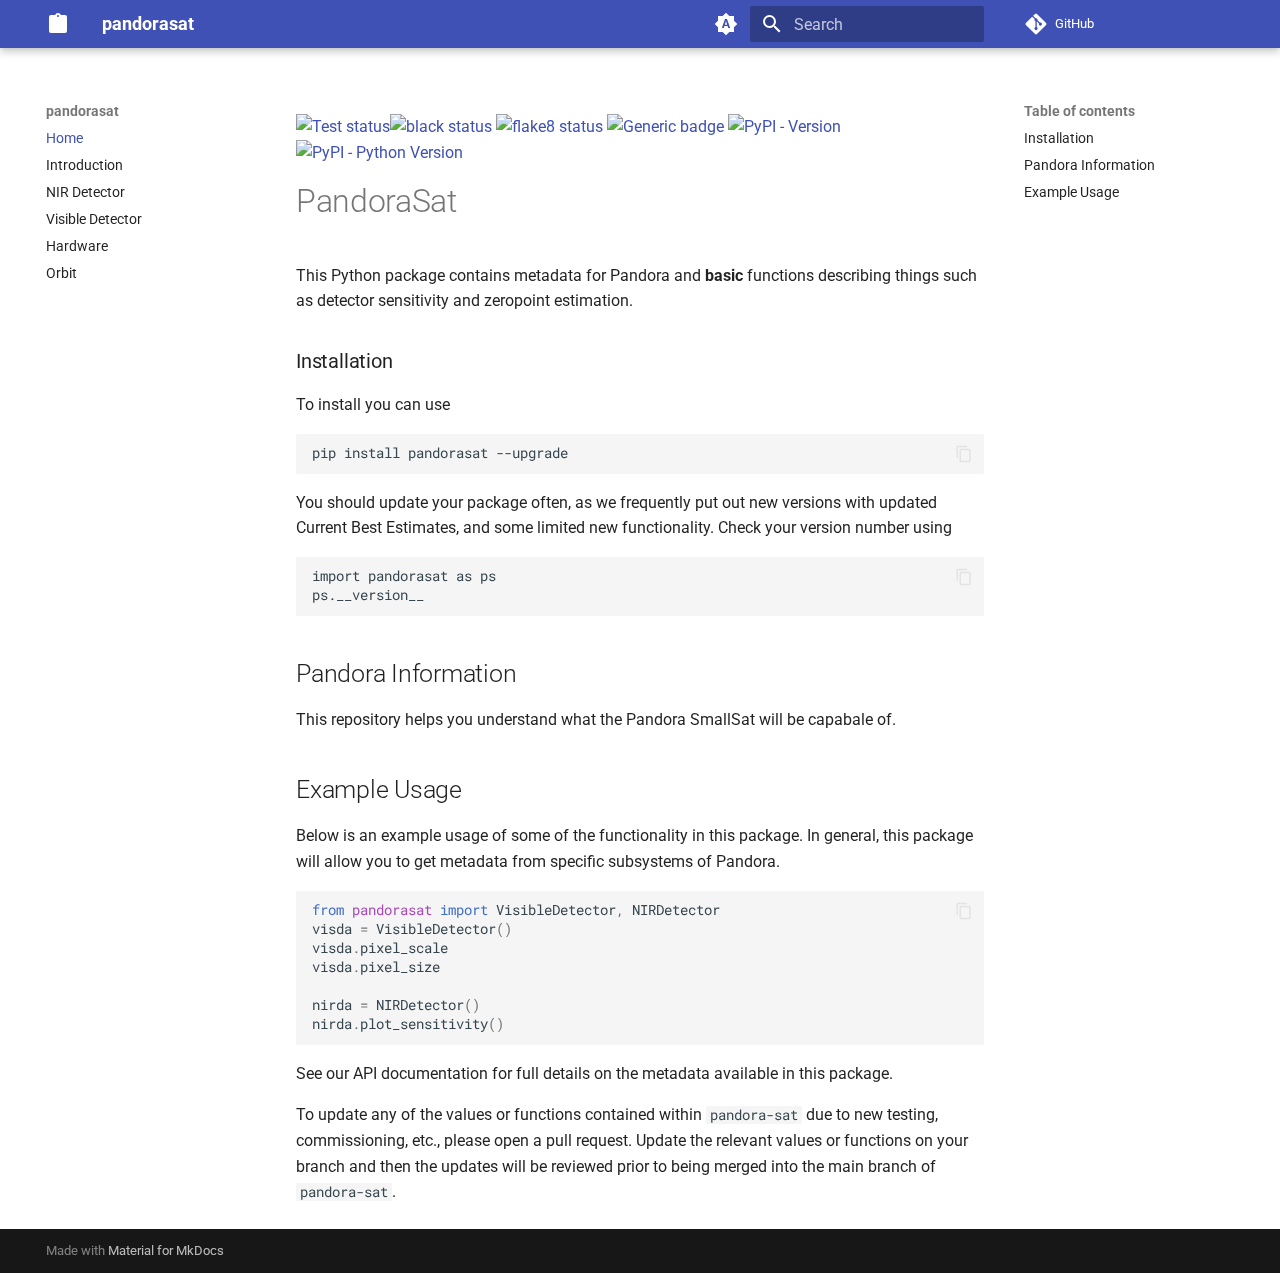
==== commit 3974b1aa: "deploy: 7cfac24a13c9b2fae47a4b4d4a9ca5582f816bfd" ====
--- a/index.html
+++ b/index.html
@@ -522,7 +522,9 @@
   
 
 
-<p><a href="https://github.com/pandoramission/pandora-sat/actions/workflows/tests.yml"><img src="https://github.com/pandoramission/pandora-sat/workflows/pytest/badge.svg" alt="Test status"/></a> <a href="https://pandoramission.github.io/pandora-sat/"><img alt="Generic badge" src="https://img.shields.io/badge/documentation-live-blue.svg" /></a></p>
+<p><a href="https://github.com/pandoramission/pandora-sat/actions/workflows/tests.yml"><img src="https://github.com/pandoramission/pandora-sat/workflows/tests/badge.svg" alt="Test status"/></a><a href="https://github.com/pandoramission/pandora-sat/actions/workflows/black.yml"><img src="https://github.com/pandoramission/pandora-sat/workflows/black/badge.svg" alt="black status"/></a> <a href="https://github.com/pandoramission/pandora-sat/actions/workflows/flake8.yml"><img src="https://github.com/pandoramission/pandora-sat/workflows/flake8/badge.svg" alt="flake8 status"/></a> <a href="https://pandoramission.github.io/pandora-sat/"><img alt="Generic badge" src="https://img.shields.io/badge/documentation-live-blue.svg" /></a>
+<a href="https://pypi.org/project/pandorasat/"><img alt="PyPI - Version" src="https://img.shields.io/pypi/v/pandorasat" /></a>
+<a href="https://pypi.org/project/pandorasat/"><img alt="PyPI - Python Version" src="https://img.shields.io/pypi/pyversions/pandorasat" /></a></p>
 <h1 id="pandorasat">PandoraSat</h1>
 <p>This Python package contains metadata for Pandora and <strong>basic</strong> functions describing things such as detector sensitivity and zeropoint estimation.</p>
 <h3 id="installation">Installation</h3>
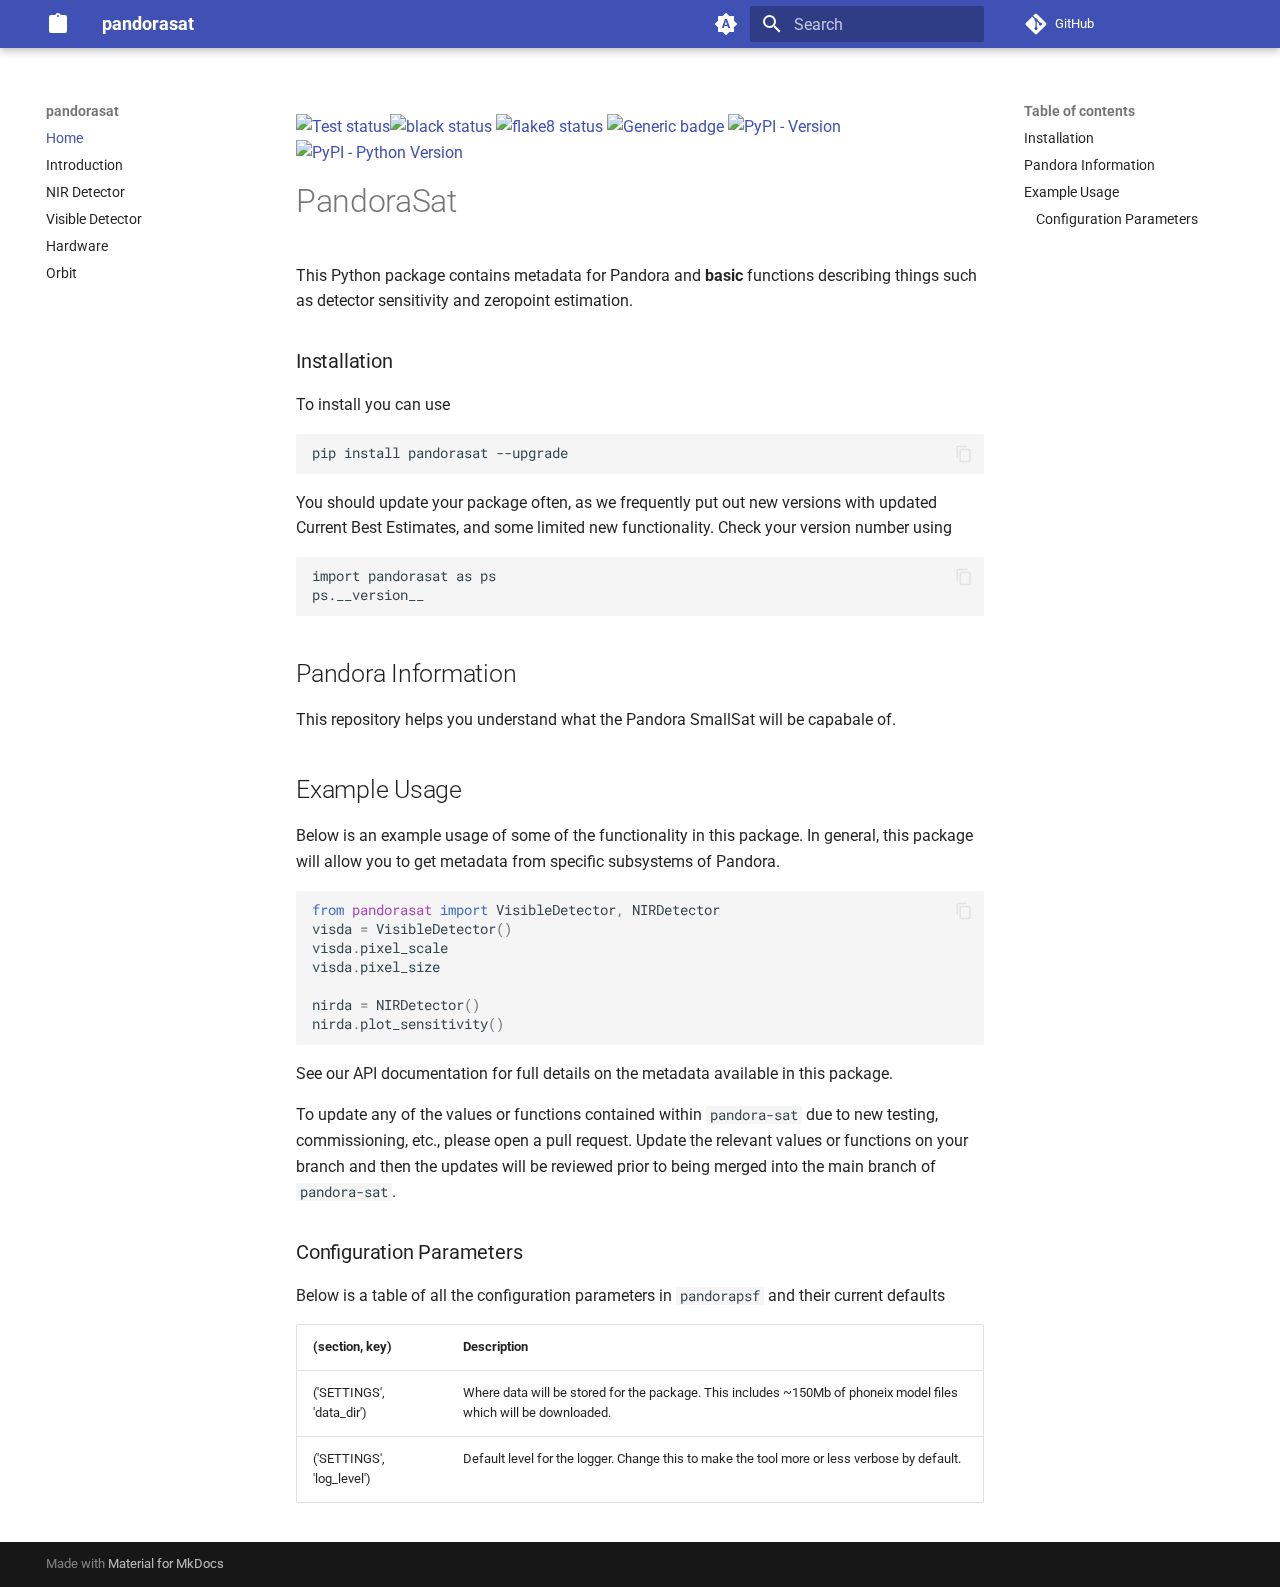
==== commit b28dcde6: "Deployed 8795a3e with MkDocs version: 1.6.1" ====
--- a/index.html
+++ b/index.html
@@ -335,6 +335,21 @@
     </span>
   </a>
   
+    <nav class="md-nav" aria-label="Example Usage">
+      <ul class="md-nav__list">
+        
+          <li class="md-nav__item">
+  <a href="#configuration-parameters" class="md-nav__link">
+    <span class="md-ellipsis">
+      Configuration Parameters
+    </span>
+  </a>
+  
+</li>
+        
+      </ul>
+    </nav>
+  
 </li>
       
     </ul>
@@ -500,6 +515,21 @@
       Example Usage
     </span>
   </a>
+  
+    <nav class="md-nav" aria-label="Example Usage">
+      <ul class="md-nav__list">
+        
+          <li class="md-nav__item">
+  <a href="#configuration-parameters" class="md-nav__link">
+    <span class="md-ellipsis">
+      Configuration Parameters
+    </span>
+  </a>
+  
+</li>
+        
+      </ul>
+    </nav>
   
 </li>
       
@@ -549,6 +579,26 @@
 </span></code></pre></div>
 <p>See our API documentation for full details on the metadata available in this package.</p>
 <p>To update any of the values or functions contained within <code>pandora-sat</code> due to new testing, commissioning, etc., please open a pull request. Update the relevant values or functions on your branch and then the updates will be reviewed prior to being merged into the main branch of <code>pandora-sat</code>.</p>
+<h3 id="configuration-parameters">Configuration Parameters</h3>
+<p>Below is a table of all the configuration parameters in <code>pandorapsf</code> and their current defaults</p>
+<table>
+<thead>
+<tr>
+<th style="text-align: left;">(section, key)</th>
+<th style="text-align: left;">Description</th>
+</tr>
+</thead>
+<tbody>
+<tr>
+<td style="text-align: left;">('SETTINGS', 'data_dir')</td>
+<td style="text-align: left;">Where data will be stored for the package. This includes ~150Mb of phoneix model files which will be downloaded.</td>
+</tr>
+<tr>
+<td style="text-align: left;">('SETTINGS', 'log_level')</td>
+<td style="text-align: left;">Default level for the logger. Change this to make the tool more or less verbose by default.</td>
+</tr>
+</tbody>
+</table>
 
 
 
